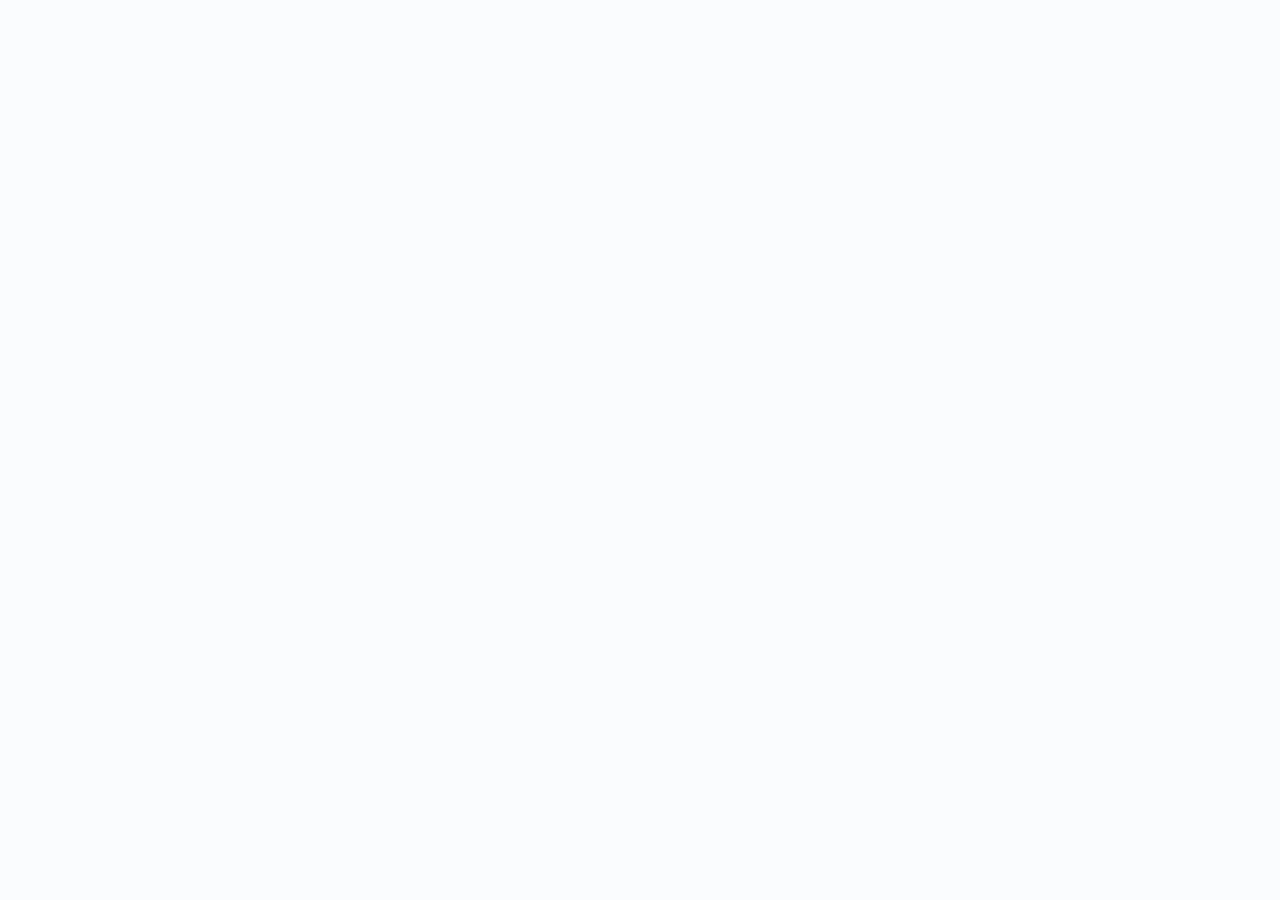
==== index.html @ ac63eb7d "Sito Venere Tartaro: build statica esportata da Lovable Co-Authored-By: Claude Fable 5 <noreply@anth" ====
<!DOCTYPE html><html lang="en"><head><meta charSet="utf-8"/><meta name="viewport" content="width=device-width, initial-scale=1"/><link rel="preload" as="image" href="__l5e/assets-v1/22d01331-dd07-49b9-b26c-5f11ca37d838/logo-venere-tartaro.png"/><link rel="preload" as="image" href="assets/hero-bg-BzZILlHI.jpg"/><link rel="stylesheet" href="assets/styles-C8ZHtqy2.css" data-precedence="default"/><link rel="stylesheet" href="https://fonts.googleapis.com/css2?family=Cormorant+Garamond:ital,wght@0,400;0,500;0,600;1,400;1,500&amp;family=Inter:wght@300;400;500;600;700&amp;display=swap" data-precedence="default"/><title>Venere Tartaro — Consulenza &amp; Sviluppo | Bandi, Finanza Agevolata e Credito</title><meta name="twitter:card" content="summary_large_image"/><meta name="twitter:title" content="Venere Tartaro — Consulenza &amp; Sviluppo | Bandi, Finanza Agevolata e Credito"/><meta name="twitter:description" content="Sosteniamo lo sviluppo delle imprese individuando opportunità di accesso a bandi, contributi pubblici, finanza agevolata e credito. Consulenza personalizzata dall&#x27;analisi alla rendicontazione."/><meta property="og:image" content="https://pub-bb2e103a32db4e198524a2e9ed8f35b4.r2.dev/c77479d0-18b4-423a-a288-c9ffd2ef14b4/id-preview-bb57ef91--2cf6a266-166d-4d83-8396-3a1987b13047.lovable.app-1783524546578.png"/><meta name="twitter:image" content="https://pub-bb2e103a32db4e198524a2e9ed8f35b4.r2.dev/c77479d0-18b4-423a-a288-c9ffd2ef14b4/id-preview-bb57ef91--2cf6a266-166d-4d83-8396-3a1987b13047.lovable.app-1783524546578.png"/><meta name="description" content="Sosteniamo lo sviluppo delle imprese individuando opportunità di accesso a bandi, contributi pubblici, finanza agevolata e credito. Consulenza personalizzata dall&#x27;analisi alla rendicontazione."/><meta property="og:title" content="Venere Tartaro — Consulenza &amp; Sviluppo | Bandi, Finanza Agevolata e Credito"/><meta property="og:description" content="Sosteniamo lo sviluppo delle imprese individuando opportunità di accesso a bandi, contributi pubblici, finanza agevolata e credito. Consulenza personalizzata dall&#x27;analisi alla rendicontazione."/><meta property="og:type" content="website"/><meta property="og:url" content="/"/><link rel="modulepreload" href="assets/index-C1_Ek69h.js"/><link rel="modulepreload" href="assets/routes-BnWnwBrl.js"/><link rel="preconnect" href="https://fonts.googleapis.com"/><link rel="preconnect" href="https://fonts.gstatic.com" crossorigin="anonymous"/><link rel="icon" href="favicon.ico" type="image/x-icon"/><link rel="canonical" href="index.html"/>
<style>
	@font-face {
		font-family: 'CameraPlainVariable';
		src: url('https://cdn.gpteng.co/mcp-widgets/v1/fonts/CameraPlainVariable.woff2') format('woff2');
		font-weight: 100 900;
		font-style: normal;
		font-display: swap;
	}

	#lovable-badge {
		--badge-bg: #1b1b1b;
		--badge-text: #c5c1b9;
		--badge-text-hover: #dcdad5;
		--badge-radius: 6px;
		--badge-padding: 8px;
		--badge-gap: 6px;
		--badge-shadow: 
			0 0 0 1px rgba(0, 0, 0, 0.88),
			0 1px 0 0 rgba(0, 0, 0, 0.04),
			0 2px 2px -1px rgba(0, 0, 0, 0.08),
			0 4px 4px -2px rgba(0, 0, 0, 0.08),
			0 8px 8px -4px rgba(0, 0, 0, 0.08),
			0 16px 16px -8px rgba(0, 0, 0, 0.08);
		--badge-transition-duration: 0.2s;
		--badge-transition-easing: cubic-bezier(0.16, 1, 0.32, 1);
		--focus-color: #575ECF;
		--focus-offset: 2px;
		--focus-width: 2px;
		
		position: fixed;
		bottom: 12px;
		right: 12px;
		height: 24px;
		display: flex;
		align-items: center;
		z-index: 1000000;
		background-color: var(--badge-bg) !important;
		color: var(--badge-text) !important;
		border-radius: var(--badge-radius);
		box-shadow: var(--badge-shadow) !important;
		font-size: 12px;
		font-family: CameraPlainVariable, "CameraPlainVariable Fallback", -apple-system, BlinkMacSystemFont, 'Segoe UI', Roboto, sans-serif;
		font-weight: 400 !important;
		text-transform: none !important;
		font-feature-settings: normal !important;
		transform: translateZ(0);
		will-change: transform, opacity;
	}

	#lovable-badge-cta {
		display: flex;
		align-items: center;
		gap: var(--badge-gap);
		padding: 0 var(--badge-padding);
		height: 100%;
		color: inherit;
		text-decoration: none;
		white-space: nowrap;
		border-radius: var(--badge-radius) 0 0 var(--badge-radius);
		transition: 
			background-color var(--badge-transition-duration) ease,
			color var(--badge-transition-duration) ease,
			transform 0.1s ease;
	}

	#lovable-badge-cta:hover {
		background: rgba(255, 255, 255, 0.04);
		color: var(--badge-text-hover);
	}

	#lovable-badge-cta:active {
		transform: scale(0.98);
	}

	#lovable-badge-cta:focus {
		outline: none;
	}

	#lovable-badge-cta:focus-visible {
		outline: var(--focus-width) solid var(--focus-color);
		outline-offset: var(--focus-offset);
		z-index: 1;
	}

	#lovable-badge-text {
		line-height: 1;
	}

	#lovable-badge-divider {
		width: 1px;
		height: 24px;
		background-color: rgba(255, 255, 255, 0.04);
		flex-shrink: 0;
	}

	#lovable-badge-close {
		width: 24px;
		height: 24px;
		min-width: 24px;
		min-height: 24px;
		cursor: pointer;
		background: none;
		border: none;
		padding: 0;
		display: flex;
		align-items: center;
		justify-content: center;
		border-radius: 0 var(--badge-radius) var(--badge-radius) 0;
		flex-shrink: 0;
		transition: 
			background-color var(--badge-transition-duration) ease,
			transform 0.1s ease;
	}

	#lovable-badge-close:hover {
		background: rgba(255, 255, 255, 0.04);
	}

	#lovable-badge-close:active {
		transform: scale(0.92);
	}

	#lovable-badge-close:focus {
		outline: none;
	}

	#lovable-badge-close:focus-visible {
		outline: var(--focus-width) solid var(--focus-color);
		outline-offset: calc(var(--focus-offset) * -1);
		z-index: 1;
	}

	#lovable-badge-close svg path {
		fill: var(--badge-text);
		transition: fill var(--badge-transition-duration) ease;
	}

	#lovable-badge-close:hover svg path {
		fill: var(--badge-text-hover);
	}

	@media (prefers-reduced-motion: reduce) {
		#lovable-badge-cta,
		#lovable-badge-close,
		#lovable-badge-close svg path {
			transition: none;
		}
		
		#lovable-badge-cta:active,
		#lovable-badge-close:active {
			transform: none;
		}
	}

	@media (prefers-contrast: high) {
		#lovable-badge {
			--badge-bg: #000;
			--badge-text: #fff;
			--badge-text-hover: #fff;
			border: 2px solid currentColor;
		}
		
		#lovable-badge-cta:focus-visible,
		#lovable-badge-close:focus-visible {
			outline-width: 3px;
		}
	}
</style>
<script defer src="~flock.js" data-proxy-url="/~api/analytics"></script><script defer src="__l5e/events.js" data-artifact-kind="dwl_content_hash" data-artifact-id="a6fabeaa086f48fd31f2697bf3f35739095f9658f3f1bd48001be9bd83021141" data-commit-sha="bc246aa691fa92cc3d1aa0c0b73cfcbffe5b68c9" data-context-token="v1.[base64]._kqK6XrwNnxGkONmu8D3voSQTQsVvAcZFq28f3x6pWw"></script></head><body><!--$--><div class="min-h-screen bg-background text-foreground"><div class="hidden md:block bg-navy text-white/80 text-xs" style="background-color:var(--navy)"><div class="max-w-7xl mx-auto px-6 h-9 flex items-center justify-between"><div class="flex items-center gap-6"><a href="tel:+393925685646" class="flex items-center gap-2 hover:text-gold transition"><svg xmlns="http://www.w3.org/2000/svg" width="24" height="24" viewBox="0 0 24 24" fill="none" stroke="currentColor" stroke-width="2" stroke-linecap="round" stroke-linejoin="round" class="lucide lucide-phone w-3.5 h-3.5 text-gold" aria-hidden="true"><path d="M13.832 16.568a1 1 0 0 0 1.213-.303l.355-.465A2 2 0 0 1 17 15h3a2 2 0 0 1 2 2v3a2 2 0 0 1-2 2A18 18 0 0 1 2 4a2 2 0 0 1 2-2h3a2 2 0 0 1 2 2v3a2 2 0 0 1-.8 1.6l-.468.351a1 1 0 0 0-.292 1.233 14 14 0 0 0 6.392 6.384"></path></svg> <!-- -->+39 3925685646</a><span class="flex items-center gap-2"><svg xmlns="http://www.w3.org/2000/svg" width="24" height="24" viewBox="0 0 24 24" fill="none" stroke="currentColor" stroke-width="2" stroke-linecap="round" stroke-linejoin="round" class="lucide lucide-map-pin w-3.5 h-3.5 text-gold" aria-hidden="true"><path d="M20 10c0 4.993-5.539 10.193-7.399 11.799a1 1 0 0 1-1.202 0C9.539 20.193 4 14.993 4 10a8 8 0 0 1 16 0"></path><circle cx="12" cy="10" r="3"></circle></svg> <!-- -->Via Caserta 7</span></div><span class="text-white/60">P.IVA <!-- -->04539700619</span></div></div><header class="sticky top-0 inset-x-0 z-50 backdrop-blur-md bg-background/90 border-b border-border"><div class="max-w-7xl mx-auto px-6 h-20 flex items-center justify-between"><a href="index.html#top" class="flex items-center gap-3"><img src="__l5e/assets-v1/22d01331-dd07-49b9-b26c-5f11ca37d838/logo-venere-tartaro.png" alt="Venere Tartaro Consulenza &amp; Sviluppo" class="h-12 w-12 object-contain"/><div class="hidden sm:block leading-tight"><div class="font-display text-lg text-primary font-semibold">Venere Tartaro</div><div class="text-[10px] tracking-[0.2em] uppercase text-gold">Consulenza &amp; Sviluppo</div></div></a><nav class="hidden md:flex items-center gap-8 text-sm"><a href="index.html#servizi" class="hover:text-primary transition">Servizi</a><a href="index.html#settori" class="hover:text-primary transition">Settori</a><a href="index.html#bandi" class="hover:text-primary transition">Bandi</a><a href="index.html#banche" class="hover:text-primary transition">Banche</a><a href="index.html#chi-siamo" class="hover:text-primary transition">Chi siamo</a><a href="index.html#contatti" class="hover:text-primary transition">Contatti</a></nav><a href="index.html#contatti" class="inline-flex items-center gap-2 rounded-full bg-primary text-primary-foreground px-5 py-2.5 text-sm font-medium hover:opacity-90 transition shadow-elegant">Consulenza gratuita<svg xmlns="http://www.w3.org/2000/svg" width="24" height="24" viewBox="0 0 24 24" fill="none" stroke="currentColor" stroke-width="2" stroke-linecap="round" stroke-linejoin="round" class="lucide lucide-arrow-right w-4 h-4" aria-hidden="true"><path d="M5 12h14"></path><path d="m12 5 7 7-7 7"></path></svg></a></div></header><section id="top" class="relative pt-20 pb-24 overflow-hidden bg-hero text-white"><img src="assets/hero-bg-BzZILlHI.jpg" alt="" width="1920" height="1080" class="absolute inset-0 w-full h-full object-cover opacity-40 mix-blend-luminosity"/><div class="relative max-w-7xl mx-auto px-6 pt-16 grid lg:grid-cols-[1.15fr_1fr] gap-12 items-center"><div><div class="inline-flex items-center gap-2 rounded-full border border-gold/40 bg-gold/10 px-4 py-1.5 text-xs tracking-widest uppercase text-gold mb-6"><span class="w-1.5 h-1.5 rounded-full bg-gold"></span>Bandi · Finanza Agevolata · Credito</div><h1 class="font-display text-5xl md:text-6xl xl:text-7xl leading-[1.05] font-medium">La finanza agevolata <span class="italic text-gradient-gold">a portata</span> della tua impresa.</h1><p class="mt-6 text-lg text-white/85 max-w-xl leading-relaxed">Ogni giorno monitoriamo <strong class="text-white">bandi, contributi a fondo perduto e finanziamenti agevolati</strong> <!-- -->per individuare le opportunità più adatte alla tua azienda. Ti seguiamo passo dopo passo: dall&#x27;analisi di fattibilità alla rendicontazione finale.</p><div class="mt-10 flex flex-wrap gap-4"><a href="index.html#contatti" class="inline-flex items-center gap-2 rounded-full bg-white text-primary px-7 py-3.5 font-medium hover:bg-gold hover:text-gold-foreground transition shadow-gold">Contattaci per una consulenza <svg xmlns="http://www.w3.org/2000/svg" width="24" height="24" viewBox="0 0 24 24" fill="none" stroke="currentColor" stroke-width="2" stroke-linecap="round" stroke-linejoin="round" class="lucide lucide-arrow-right w-4 h-4" aria-hidden="true"><path d="M5 12h14"></path><path d="m12 5 7 7-7 7"></path></svg></a><a href="index.html#servizi" class="inline-flex items-center gap-2 rounded-full border border-white/30 px-7 py-3.5 font-medium hover:bg-white/10 transition">Scopri i servizi</a></div><div class="mt-8 flex flex-wrap items-center gap-6 text-sm text-white/70"><span class="flex items-center gap-2"><svg xmlns="http://www.w3.org/2000/svg" width="24" height="24" viewBox="0 0 24 24" fill="none" stroke="currentColor" stroke-width="2" stroke-linecap="round" stroke-linejoin="round" class="lucide lucide-circle-check w-4 h-4 text-gold" aria-hidden="true"><circle cx="12" cy="12" r="10"></circle><path d="m9 12 2 2 4-4"></path></svg> Prima consulenza gratuita</span><span class="flex items-center gap-2"><svg xmlns="http://www.w3.org/2000/svg" width="24" height="24" viewBox="0 0 24 24" fill="none" stroke="currentColor" stroke-width="2" stroke-linecap="round" stroke-linejoin="round" class="lucide lucide-circle-check w-4 h-4 text-gold" aria-hidden="true"><circle cx="12" cy="12" r="10"></circle><path d="m9 12 2 2 4-4"></path></svg> Nessun costo senza risultato</span></div></div><div class="relative"><div class="absolute -inset-8 bg-gold/20 blur-3xl rounded-full" aria-hidden="true"></div><div class="relative rounded-3xl bg-white/95 backdrop-blur p-10 shadow-elegant"><img src="__l5e/assets-v1/22d01331-dd07-49b9-b26c-5f11ca37d838/logo-venere-tartaro.png" alt="Logo Venere Tartaro" class="w-full max-w-sm mx-auto"/></div></div></div><div class="relative max-w-7xl mx-auto px-6 mt-24 grid grid-cols-2 md:grid-cols-4 gap-8 border-t border-white/10 pt-10"><div><div class="font-display text-4xl md:text-5xl text-gold">€25M+</div><div class="text-sm text-white/70 mt-1">Finanziamenti ottenuti</div></div><div><div class="font-display text-4xl md:text-5xl text-gold">300+</div><div class="text-sm text-white/70 mt-1">Progetti seguiti</div></div><div><div class="font-display text-4xl md:text-5xl text-gold">92%</div><div class="text-sm text-white/70 mt-1">Tasso di successo</div></div><div><div class="font-display text-4xl md:text-5xl text-gold">15+</div><div class="text-sm text-white/70 mt-1">Anni di esperienza</div></div></div></section><section class="py-24"><div class="max-w-5xl mx-auto px-6 text-center"><div class="text-xs tracking-[0.3em] uppercase text-gold mb-4">Il partner ideale per la tua crescita</div><h2 class="font-display text-4xl md:text-5xl text-primary leading-tight">Il mondo dei contributi è complesso.<br/><span class="italic">Noi lo rendiamo semplice.</span></h2><p class="mt-8 text-lg text-muted-foreground leading-relaxed max-w-3xl mx-auto">In un contesto economico in continua evoluzione, orientato a sostenibilità, innovazione e digitalizzazione, è fondamentale avere al proprio fianco un partner che conosca a fondo il mondo dei <strong class="text-foreground">bandi e dei finanziamenti agevolati</strong>. Offriamo consulenza personalizzata dall&#x27;analisi delle esigenze all&#x27;implementazione delle soluzioni, fino al monitoraggio dei risultati, per <strong class="text-foreground">massimizzare le opportunità di business</strong>.</p></div></section><section id="servizi" class="py-24 bg-secondary/40"><div class="max-w-7xl mx-auto px-6"><div class="max-w-2xl"><div class="text-xs tracking-[0.3em] uppercase text-gold mb-4">I nostri servizi</div><h2 class="font-display text-4xl md:text-5xl text-primary">Competenze integrate per <span class="italic">ogni fase</span> del tuo progetto.</h2><p class="mt-5 text-muted-foreground text-lg">Un unico interlocutore per orientarti nel mondo della finanza pubblica e del credito d&#x27;impresa.</p></div><div class="grid md:grid-cols-2 lg:grid-cols-3 gap-6 mt-16"><div class="group relative rounded-2xl border border-border bg-card p-8 hover:shadow-card hover:-translate-y-1 transition-all duration-300"><div class="inline-flex items-center justify-center w-14 h-14 rounded-xl bg-primary/10 text-primary group-hover:bg-gold group-hover:text-gold-foreground transition-colors"><svg xmlns="http://www.w3.org/2000/svg" width="24" height="24" viewBox="0 0 24 24" fill="none" stroke="currentColor" stroke-width="2" stroke-linecap="round" stroke-linejoin="round" class="lucide lucide-landmark w-7 h-7" aria-hidden="true"><path d="M10 18v-7"></path><path d="M11.12 2.198a2 2 0 0 1 1.76.006l7.866 3.847c.476.233.31.949-.22.949H3.474c-.53 0-.695-.716-.22-.949z"></path><path d="M14 18v-7"></path><path d="M18 18v-7"></path><path d="M3 22h18"></path><path d="M6 18v-7"></path></svg></div><h3 class="mt-6 text-xl font-display text-primary">Bandi Pubblici</h3><p class="mt-3 text-muted-foreground leading-relaxed text-sm">Selezione, redazione e gestione di bandi regionali, nazionali ed europei più adatti al tuo progetto.</p><div class="mt-6 h-px w-12 bg-gold"></div></div><div class="group relative rounded-2xl border border-border bg-card p-8 hover:shadow-card hover:-translate-y-1 transition-all duration-300"><div class="inline-flex items-center justify-center w-14 h-14 rounded-xl bg-primary/10 text-primary group-hover:bg-gold group-hover:text-gold-foreground transition-colors"><svg xmlns="http://www.w3.org/2000/svg" width="24" height="24" viewBox="0 0 24 24" fill="none" stroke="currentColor" stroke-width="2" stroke-linecap="round" stroke-linejoin="round" class="lucide lucide-coins w-7 h-7" aria-hidden="true"><path d="M13.744 17.736a6 6 0 1 1-7.48-7.48"></path><path d="M15 6h1v4"></path><path d="m6.134 14.768.866-.5 2 3.464"></path><circle cx="16" cy="8" r="6"></circle></svg></div><h3 class="mt-6 text-xl font-display text-primary">Finanza Agevolata</h3><p class="mt-3 text-muted-foreground leading-relaxed text-sm">Contributi a fondo perduto, crediti d&#x27;imposta e finanziamenti a tasso agevolato per investimenti e sviluppo.</p><div class="mt-6 h-px w-12 bg-gold"></div></div><div class="group relative rounded-2xl border border-border bg-card p-8 hover:shadow-card hover:-translate-y-1 transition-all duration-300"><div class="inline-flex items-center justify-center w-14 h-14 rounded-xl bg-primary/10 text-primary group-hover:bg-gold group-hover:text-gold-foreground transition-colors"><svg xmlns="http://www.w3.org/2000/svg" width="24" height="24" viewBox="0 0 24 24" fill="none" stroke="currentColor" stroke-width="2" stroke-linecap="round" stroke-linejoin="round" class="lucide lucide-trending-up w-7 h-7" aria-hidden="true"><path d="M16 7h6v6"></path><path d="m22 7-8.5 8.5-5-5L2 17"></path></svg></div><h3 class="mt-6 text-xl font-display text-primary">Accesso al Credito</h3><p class="mt-3 text-muted-foreground leading-relaxed text-sm">Supporto nel dialogo con banche, confidi e intermediari per ottenere le migliori condizioni di credito.</p><div class="mt-6 h-px w-12 bg-gold"></div></div><div class="group relative rounded-2xl border border-border bg-card p-8 hover:shadow-card hover:-translate-y-1 transition-all duration-300"><div class="inline-flex items-center justify-center w-14 h-14 rounded-xl bg-primary/10 text-primary group-hover:bg-gold group-hover:text-gold-foreground transition-colors"><svg xmlns="http://www.w3.org/2000/svg" width="24" height="24" viewBox="0 0 24 24" fill="none" stroke="currentColor" stroke-width="2" stroke-linecap="round" stroke-linejoin="round" class="lucide lucide-file-check w-7 h-7" aria-hidden="true"><path d="M6 22a2 2 0 0 1-2-2V4a2 2 0 0 1 2-2h8a2.4 2.4 0 0 1 1.704.706l3.588 3.588A2.4 2.4 0 0 1 20 8v12a2 2 0 0 1-2 2z"></path><path d="M14 2v5a1 1 0 0 0 1 1h5"></path><path d="m9 15 2 2 4-4"></path></svg></div><h3 class="mt-6 text-xl font-display text-primary">Business Plan e Piani Finanziari</h3><p class="mt-3 text-muted-foreground leading-relaxed text-sm">Redazione di business plan bancabili, budget e proiezioni economico-finanziarie solide.</p><div class="mt-6 h-px w-12 bg-gold"></div></div><div class="group relative rounded-2xl border border-border bg-card p-8 hover:shadow-card hover:-translate-y-1 transition-all duration-300"><div class="inline-flex items-center justify-center w-14 h-14 rounded-xl bg-primary/10 text-primary group-hover:bg-gold group-hover:text-gold-foreground transition-colors"><svg xmlns="http://www.w3.org/2000/svg" width="24" height="24" viewBox="0 0 24 24" fill="none" stroke="currentColor" stroke-width="2" stroke-linecap="round" stroke-linejoin="round" class="lucide lucide-shield-check w-7 h-7" aria-hidden="true"><path d="M20 13c0 5-3.5 7.5-7.66 8.95a1 1 0 0 1-.67-.01C7.5 20.5 4 18 4 13V6a1 1 0 0 1 1-1c2 0 4.5-1.2 6.24-2.72a1.17 1.17 0 0 1 1.52 0C14.51 3.81 17 5 19 5a1 1 0 0 1 1 1z"></path><path d="m9 12 2 2 4-4"></path></svg></div><h3 class="mt-6 text-xl font-display text-primary">Compliance e Rendicontazione</h3><p class="mt-3 text-muted-foreground leading-relaxed text-sm">Gestione completa degli obblighi documentali e della rendicontazione post-erogazione.</p><div class="mt-6 h-px w-12 bg-gold"></div></div><div class="group relative rounded-2xl border border-border bg-card p-8 hover:shadow-card hover:-translate-y-1 transition-all duration-300"><div class="inline-flex items-center justify-center w-14 h-14 rounded-xl bg-primary/10 text-primary group-hover:bg-gold group-hover:text-gold-foreground transition-colors"><svg xmlns="http://www.w3.org/2000/svg" width="24" height="24" viewBox="0 0 24 24" fill="none" stroke="currentColor" stroke-width="2" stroke-linecap="round" stroke-linejoin="round" class="lucide lucide-users w-7 h-7" aria-hidden="true"><path d="M16 21v-2a4 4 0 0 0-4-4H6a4 4 0 0 0-4 4v2"></path><path d="M16 3.128a4 4 0 0 1 0 7.744"></path><path d="M22 21v-2a4 4 0 0 0-3-3.87"></path><circle cx="9" cy="7" r="4"></circle></svg></div><h3 class="mt-6 text-xl font-display text-primary">Consulenza Strategica</h3><p class="mt-3 text-muted-foreground leading-relaxed text-sm">Analisi di mercato, sviluppo organizzativo e strategie di crescita per PMI, startup e professionisti.</p><div class="mt-6 h-px w-12 bg-gold"></div></div></div></div></section><section id="settori" class="py-24"><div class="max-w-7xl mx-auto px-6"><div class="max-w-3xl"><div class="text-xs tracking-[0.3em] uppercase text-gold mb-4">Settori di intervento</div><h2 class="font-display text-4xl md:text-5xl text-primary">Consulenza mirata per bandi nei seguenti <span class="italic">ambiti strategici</span>.</h2><p class="mt-5 text-muted-foreground text-lg">Ci occupiamo di tutte le principali aree di finanziamento pubblico e agevolato per le imprese italiane.</p></div><div class="grid sm:grid-cols-2 lg:grid-cols-3 gap-6 mt-16"><div class="group flex gap-5 rounded-2xl border border-border bg-card p-6 hover:border-gold hover:shadow-card transition-all"><div class="flex-shrink-0 w-12 h-12 rounded-xl bg-gradient-to-br from-primary to-primary/70 text-white flex items-center justify-center"><svg xmlns="http://www.w3.org/2000/svg" width="24" height="24" viewBox="0 0 24 24" fill="none" stroke="currentColor" stroke-width="2" stroke-linecap="round" stroke-linejoin="round" class="lucide lucide-factory w-6 h-6" aria-hidden="true"><path d="M12 16h.01"></path><path d="M16 16h.01"></path><path d="M3 19a2 2 0 0 0 2 2h14a2 2 0 0 0 2-2V8.5a.5.5 0 0 0-.769-.422l-4.462 2.844A.5.5 0 0 1 15 10.5v-2a.5.5 0 0 0-.769-.422L9.77 10.922A.5.5 0 0 1 9 10.5V5a2 2 0 0 0-2-2H5a2 2 0 0 0-2 2z"></path><path d="M8 16h.01"></path></svg></div><div><h3 class="font-display text-lg text-primary leading-tight">Macchinari, attrezzature e impianti</h3><p class="mt-2 text-sm text-muted-foreground leading-relaxed">Investimenti in beni strumentali, ammodernamento produttivo e Industria 4.0/5.0.</p></div></div><div class="group flex gap-5 rounded-2xl border border-border bg-card p-6 hover:border-gold hover:shadow-card transition-all"><div class="flex-shrink-0 w-12 h-12 rounded-xl bg-gradient-to-br from-primary to-primary/70 text-white flex items-center justify-center"><svg xmlns="http://www.w3.org/2000/svg" width="24" height="24" viewBox="0 0 24 24" fill="none" stroke="currentColor" stroke-width="2" stroke-linecap="round" stroke-linejoin="round" class="lucide lucide-leaf w-6 h-6" aria-hidden="true"><path d="M11 20A7 7 0 0 1 9.8 6.1C15.5 5 17 4.48 19 2c1 2 2 4.18 2 8 0 5.5-4.78 10-10 10Z"></path><path d="M2 21c0-3 1.85-5.36 5.08-6C9.5 14.52 12 13 13 12"></path></svg></div><div><h3 class="font-display text-lg text-primary leading-tight">ESG, economia circolare ed efficienza energetica</h3><p class="mt-2 text-sm text-muted-foreground leading-relaxed">Progetti di sostenibilità, transizione ecologica e riduzione dei consumi.</p></div></div><div class="group flex gap-5 rounded-2xl border border-border bg-card p-6 hover:border-gold hover:shadow-card transition-all"><div class="flex-shrink-0 w-12 h-12 rounded-xl bg-gradient-to-br from-primary to-primary/70 text-white flex items-center justify-center"><svg xmlns="http://www.w3.org/2000/svg" width="24" height="24" viewBox="0 0 24 24" fill="none" stroke="currentColor" stroke-width="2" stroke-linecap="round" stroke-linejoin="round" class="lucide lucide-cpu w-6 h-6" aria-hidden="true"><path d="M12 20v2"></path><path d="M12 2v2"></path><path d="M17 20v2"></path><path d="M17 2v2"></path><path d="M2 12h2"></path><path d="M2 17h2"></path><path d="M2 7h2"></path><path d="M20 12h2"></path><path d="M20 17h2"></path><path d="M20 7h2"></path><path d="M7 20v2"></path><path d="M7 2v2"></path><rect x="4" y="4" width="16" height="16" rx="2"></rect><rect x="8" y="8" width="8" height="8" rx="1"></rect></svg></div><div><h3 class="font-display text-lg text-primary leading-tight">Innovazione digitale e tecnologica</h3><p class="mt-2 text-sm text-muted-foreground leading-relaxed">Digitalizzazione dei processi, software gestionali, cybersecurity e AI.</p></div></div><div class="group flex gap-5 rounded-2xl border border-border bg-card p-6 hover:border-gold hover:shadow-card transition-all"><div class="flex-shrink-0 w-12 h-12 rounded-xl bg-gradient-to-br from-primary to-primary/70 text-white flex items-center justify-center"><svg xmlns="http://www.w3.org/2000/svg" width="24" height="24" viewBox="0 0 24 24" fill="none" stroke="currentColor" stroke-width="2" stroke-linecap="round" stroke-linejoin="round" class="lucide lucide-earth w-6 h-6" aria-hidden="true"><path d="M21.54 15H17a2 2 0 0 0-2 2v4.54"></path><path d="M7 3.34V5a3 3 0 0 0 3 3a2 2 0 0 1 2 2c0 1.1.9 2 2 2a2 2 0 0 0 2-2c0-1.1.9-2 2-2h3.17"></path><path d="M11 21.95V18a2 2 0 0 0-2-2a2 2 0 0 1-2-2v-1a2 2 0 0 0-2-2H2.05"></path><circle cx="12" cy="12" r="10"></circle></svg></div><div><h3 class="font-display text-lg text-primary leading-tight">Internazionalizzazione e fiere</h3><p class="mt-2 text-sm text-muted-foreground leading-relaxed">Ingresso in nuovi mercati esteri, partecipazione a fiere e promozione all&#x27;estero.</p></div></div><div class="group flex gap-5 rounded-2xl border border-border bg-card p-6 hover:border-gold hover:shadow-card transition-all"><div class="flex-shrink-0 w-12 h-12 rounded-xl bg-gradient-to-br from-primary to-primary/70 text-white flex items-center justify-center"><svg xmlns="http://www.w3.org/2000/svg" width="24" height="24" viewBox="0 0 24 24" fill="none" stroke="currentColor" stroke-width="2" stroke-linecap="round" stroke-linejoin="round" class="lucide lucide-lightbulb w-6 h-6" aria-hidden="true"><path d="M15 14c.2-1 .7-1.7 1.5-2.5 1-.9 1.5-2.2 1.5-3.5A6 6 0 0 0 6 8c0 1 .2 2.2 1.5 3.5.7.7 1.3 1.5 1.5 2.5"></path><path d="M9 18h6"></path><path d="M10 22h4"></path></svg></div><div><h3 class="font-display text-lg text-primary leading-tight">Ricerca, sviluppo e proprietà intellettuale</h3><p class="mt-2 text-sm text-muted-foreground leading-relaxed">Progetti di R&amp;S, brevetti, marchi e crediti d&#x27;imposta dedicati.</p></div></div><div class="group flex gap-5 rounded-2xl border border-border bg-card p-6 hover:border-gold hover:shadow-card transition-all"><div class="flex-shrink-0 w-12 h-12 rounded-xl bg-gradient-to-br from-primary to-primary/70 text-white flex items-center justify-center"><svg xmlns="http://www.w3.org/2000/svg" width="24" height="24" viewBox="0 0 24 24" fill="none" stroke="currentColor" stroke-width="2" stroke-linecap="round" stroke-linejoin="round" class="lucide lucide-graduation-cap w-6 h-6" aria-hidden="true"><path d="M21.42 10.922a1 1 0 0 0-.019-1.838L12.83 5.18a2 2 0 0 0-1.66 0L2.6 9.08a1 1 0 0 0 0 1.832l8.57 3.908a2 2 0 0 0 1.66 0z"></path><path d="M22 10v6"></path><path d="M6 12.5V16a6 3 0 0 0 12 0v-3.5"></path></svg></div><div><h3 class="font-display text-lg text-primary leading-tight">Risorse umane e formazione</h3><p class="mt-2 text-sm text-muted-foreground leading-relaxed">Assunzioni agevolate, formazione continua e fondi interprofessionali.</p></div></div></div></div></section><section id="bandi" class="py-24 bg-secondary/40"><div class="max-w-7xl mx-auto px-6"><div class="flex flex-col md:flex-row md:items-end md:justify-between gap-6 mb-14"><div class="max-w-2xl"><div class="text-xs tracking-[0.3em] uppercase text-gold mb-4">Bandi e agevolazioni</div><h2 class="font-display text-4xl md:text-5xl text-primary">Le opportunità <span class="italic">del momento</span>.</h2><p class="mt-5 text-muted-foreground text-lg">Una selezione delle principali misure attive per PMI, professionisti e imprese in crescita.</p></div><a href="index.html#contatti" class="inline-flex items-center gap-2 text-primary font-medium hover:text-gold transition">Verifica se la tua azienda è ammissibile <svg xmlns="http://www.w3.org/2000/svg" width="24" height="24" viewBox="0 0 24 24" fill="none" stroke="currentColor" stroke-width="2" stroke-linecap="round" stroke-linejoin="round" class="lucide lucide-arrow-right w-4 h-4" aria-hidden="true"><path d="M5 12h14"></path><path d="m12 5 7 7-7 7"></path></svg></a></div><div class="grid md:grid-cols-2 lg:grid-cols-3 gap-6"><article class="group relative rounded-2xl border p-8 transition-all duration-300 hover:-translate-y-1 hover:shadow-card bg-hero text-white border-gold shadow-gold"><div class="flex items-center justify-between"><span class="inline-flex items-center gap-1.5 text-[10px] tracking-[0.2em] uppercase px-3 py-1 rounded-full bg-gold text-gold-foreground"><svg xmlns="http://www.w3.org/2000/svg" width="24" height="24" viewBox="0 0 24 24" fill="none" stroke="currentColor" stroke-width="2" stroke-linecap="round" stroke-linejoin="round" class="lucide lucide-sparkles w-3 h-3" aria-hidden="true"><path d="M11.017 2.814a1 1 0 0 1 1.966 0l1.051 5.558a2 2 0 0 0 1.594 1.594l5.558 1.051a1 1 0 0 1 0 1.966l-5.558 1.051a2 2 0 0 0-1.594 1.594l-1.051 5.558a1 1 0 0 1-1.966 0l-1.051-5.558a2 2 0 0 0-1.594-1.594l-5.558-1.051a1 1 0 0 1 0-1.966l5.558-1.051a2 2 0 0 0 1.594-1.594z"></path><path d="M20 2v4"></path><path d="M22 4h-4"></path><circle cx="4" cy="20" r="2"></circle></svg> <!-- -->Transizione 5.0</span><svg xmlns="http://www.w3.org/2000/svg" width="24" height="24" viewBox="0 0 24 24" fill="none" stroke="currentColor" stroke-width="2" stroke-linecap="round" stroke-linejoin="round" class="lucide lucide-zap w-6 h-6 text-gold" aria-hidden="true"><path d="M4 14a1 1 0 0 1-.78-1.63l9.9-10.2a.5.5 0 0 1 .86.46l-1.92 6.02A1 1 0 0 0 13 10h7a1 1 0 0 1 .78 1.63l-9.9 10.2a.5.5 0 0 1-.86-.46l1.92-6.02A1 1 0 0 0 11 14z"></path></svg></div><h3 class="mt-6 font-display text-xl leading-tight text-white">Credito d&#x27;imposta Transizione 5.0</h3><p class="mt-3 text-sm leading-relaxed text-white/80">Aliquote fino al 45% per progetti di innovazione con efficientamento energetico. Cumulabile con ZES e altri incentivi UE.</p><a href="index.html#contatti" class="mt-6 inline-flex items-center gap-1.5 text-sm font-medium text-gold transition">Scopri di più <svg xmlns="http://www.w3.org/2000/svg" width="24" height="24" viewBox="0 0 24 24" fill="none" stroke="currentColor" stroke-width="2" stroke-linecap="round" stroke-linejoin="round" class="lucide lucide-arrow-right w-3.5 h-3.5" aria-hidden="true"><path d="M5 12h14"></path><path d="m12 5 7 7-7 7"></path></svg></a></article><article class="group relative rounded-2xl border p-8 transition-all duration-300 hover:-translate-y-1 hover:shadow-card bg-card border-border"><div class="flex items-center justify-between"><span class="inline-flex items-center gap-1.5 text-[10px] tracking-[0.2em] uppercase px-3 py-1 rounded-full bg-primary/10 text-primary"> <!-- -->Industria 4.0</span><svg xmlns="http://www.w3.org/2000/svg" width="24" height="24" viewBox="0 0 24 24" fill="none" stroke="currentColor" stroke-width="2" stroke-linecap="round" stroke-linejoin="round" class="lucide lucide-factory w-6 h-6 text-primary/60" aria-hidden="true"><path d="M12 16h.01"></path><path d="M16 16h.01"></path><path d="M3 19a2 2 0 0 0 2 2h14a2 2 0 0 0 2-2V8.5a.5.5 0 0 0-.769-.422l-4.462 2.844A.5.5 0 0 1 15 10.5v-2a.5.5 0 0 0-.769-.422L9.77 10.922A.5.5 0 0 1 9 10.5V5a2 2 0 0 0-2-2H5a2 2 0 0 0-2 2z"></path><path d="M8 16h.01"></path></svg></div><h3 class="mt-6 font-display text-xl leading-tight text-primary">Beni Strumentali 4.0</h3><p class="mt-3 text-sm leading-relaxed text-muted-foreground">Credito d&#x27;imposta per l&#x27;acquisto di macchinari, software e tecnologie 4.0 a supporto della trasformazione digitale.</p><a href="index.html#contatti" class="mt-6 inline-flex items-center gap-1.5 text-sm font-medium text-primary hover:text-gold transition">Scopri di più <svg xmlns="http://www.w3.org/2000/svg" width="24" height="24" viewBox="0 0 24 24" fill="none" stroke="currentColor" stroke-width="2" stroke-linecap="round" stroke-linejoin="round" class="lucide lucide-arrow-right w-3.5 h-3.5" aria-hidden="true"><path d="M5 12h14"></path><path d="m12 5 7 7-7 7"></path></svg></a></article><article class="group relative rounded-2xl border p-8 transition-all duration-300 hover:-translate-y-1 hover:shadow-card bg-card border-border"><div class="flex items-center justify-between"><span class="inline-flex items-center gap-1.5 text-[10px] tracking-[0.2em] uppercase px-3 py-1 rounded-full bg-primary/10 text-primary"> <!-- -->Innovazione</span><svg xmlns="http://www.w3.org/2000/svg" width="24" height="24" viewBox="0 0 24 24" fill="none" stroke="currentColor" stroke-width="2" stroke-linecap="round" stroke-linejoin="round" class="lucide lucide-lightbulb w-6 h-6 text-primary/60" aria-hidden="true"><path d="M15 14c.2-1 .7-1.7 1.5-2.5 1-.9 1.5-2.2 1.5-3.5A6 6 0 0 0 6 8c0 1 .2 2.2 1.5 3.5.7.7 1.3 1.5 1.5 2.5"></path><path d="M9 18h6"></path><path d="M10 22h4"></path></svg></div><h3 class="mt-6 font-display text-xl leading-tight text-primary">Ricerca, Sviluppo e Innovazione</h3><p class="mt-3 text-sm leading-relaxed text-muted-foreground">Credito d&#x27;imposta prorogato al 2031 per investimenti in R&amp;S, innovazione tecnologica e design.</p><a href="index.html#contatti" class="mt-6 inline-flex items-center gap-1.5 text-sm font-medium text-primary hover:text-gold transition">Scopri di più <svg xmlns="http://www.w3.org/2000/svg" width="24" height="24" viewBox="0 0 24 24" fill="none" stroke="currentColor" stroke-width="2" stroke-linecap="round" stroke-linejoin="round" class="lucide lucide-arrow-right w-3.5 h-3.5" aria-hidden="true"><path d="M5 12h14"></path><path d="m12 5 7 7-7 7"></path></svg></a></article><article class="group relative rounded-2xl border p-8 transition-all duration-300 hover:-translate-y-1 hover:shadow-card bg-card border-border"><div class="flex items-center justify-between"><span class="inline-flex items-center gap-1.5 text-[10px] tracking-[0.2em] uppercase px-3 py-1 rounded-full bg-primary/10 text-primary"> <!-- -->Energia</span><svg xmlns="http://www.w3.org/2000/svg" width="24" height="24" viewBox="0 0 24 24" fill="none" stroke="currentColor" stroke-width="2" stroke-linecap="round" stroke-linejoin="round" class="lucide lucide-sun w-6 h-6 text-primary/60" aria-hidden="true"><circle cx="12" cy="12" r="4"></circle><path d="M12 2v2"></path><path d="M12 20v2"></path><path d="m4.93 4.93 1.41 1.41"></path><path d="m17.66 17.66 1.41 1.41"></path><path d="M2 12h2"></path><path d="M20 12h2"></path><path d="m6.34 17.66-1.41 1.41"></path><path d="m19.07 4.93-1.41 1.41"></path></svg></div><h3 class="mt-6 font-display text-xl leading-tight text-primary">Autoproduzione da fonti rinnovabili</h3><p class="mt-3 text-sm leading-relaxed text-muted-foreground">MIMIT: contributi alle PMI per impianti di autoproduzione di energia da fonti rinnovabili.</p><a href="index.html#contatti" class="mt-6 inline-flex items-center gap-1.5 text-sm font-medium text-primary hover:text-gold transition">Scopri di più <svg xmlns="http://www.w3.org/2000/svg" width="24" height="24" viewBox="0 0 24 24" fill="none" stroke="currentColor" stroke-width="2" stroke-linecap="round" stroke-linejoin="round" class="lucide lucide-arrow-right w-3.5 h-3.5" aria-hidden="true"><path d="M5 12h14"></path><path d="m12 5 7 7-7 7"></path></svg></a></article><article class="group relative rounded-2xl border p-8 transition-all duration-300 hover:-translate-y-1 hover:shadow-card bg-card border-border"><div class="flex items-center justify-between"><span class="inline-flex items-center gap-1.5 text-[10px] tracking-[0.2em] uppercase px-3 py-1 rounded-full bg-primary/10 text-primary"> <!-- -->ESG</span><svg xmlns="http://www.w3.org/2000/svg" width="24" height="24" viewBox="0 0 24 24" fill="none" stroke="currentColor" stroke-width="2" stroke-linecap="round" stroke-linejoin="round" class="lucide lucide-leaf w-6 h-6 text-primary/60" aria-hidden="true"><path d="M11 20A7 7 0 0 1 9.8 6.1C15.5 5 17 4.48 19 2c1 2 2 4.18 2 8 0 5.5-4.78 10-10 10Z"></path><path d="M2 21c0-3 1.85-5.36 5.08-6C9.5 14.52 12 13 13 12"></path></svg></div><h3 class="mt-6 font-display text-xl leading-tight text-primary">Rating ESG e sostenibilità</h3><p class="mt-3 text-sm leading-relaxed text-muted-foreground">Accompagnamento nell&#x27;ottenimento del Rating ESG e nell&#x27;integrazione della sostenibilità nei processi aziendali.</p><a href="index.html#contatti" class="mt-6 inline-flex items-center gap-1.5 text-sm font-medium text-primary hover:text-gold transition">Scopri di più <svg xmlns="http://www.w3.org/2000/svg" width="24" height="24" viewBox="0 0 24 24" fill="none" stroke="currentColor" stroke-width="2" stroke-linecap="round" stroke-linejoin="round" class="lucide lucide-arrow-right w-3.5 h-3.5" aria-hidden="true"><path d="M5 12h14"></path><path d="m12 5 7 7-7 7"></path></svg></a></article><article class="group relative rounded-2xl border p-8 transition-all duration-300 hover:-translate-y-1 hover:shadow-card bg-card border-border"><div class="flex items-center justify-between"><span class="inline-flex items-center gap-1.5 text-[10px] tracking-[0.2em] uppercase px-3 py-1 rounded-full bg-primary/10 text-primary"> <!-- -->Legalità</span><svg xmlns="http://www.w3.org/2000/svg" width="24" height="24" viewBox="0 0 24 24" fill="none" stroke="currentColor" stroke-width="2" stroke-linecap="round" stroke-linejoin="round" class="lucide lucide-award w-6 h-6 text-primary/60" aria-hidden="true"><path d="m15.477 12.89 1.515 8.526a.5.5 0 0 1-.81.47l-3.58-2.687a1 1 0 0 0-1.197 0l-3.586 2.686a.5.5 0 0 1-.81-.469l1.514-8.526"></path><circle cx="12" cy="8" r="6"></circle></svg></div><h3 class="mt-6 font-display text-xl leading-tight text-primary">Rating di Legalità</h3><p class="mt-3 text-sm leading-relaxed text-muted-foreground">Punteggio riconosciuto dall&#x27;AGCM che premia trasparenza, legalità e responsabilità sociale d&#x27;impresa.</p><a href="index.html#contatti" class="mt-6 inline-flex items-center gap-1.5 text-sm font-medium text-primary hover:text-gold transition">Scopri di più <svg xmlns="http://www.w3.org/2000/svg" width="24" height="24" viewBox="0 0 24 24" fill="none" stroke="currentColor" stroke-width="2" stroke-linecap="round" stroke-linejoin="round" class="lucide lucide-arrow-right w-3.5 h-3.5" aria-hidden="true"><path d="M5 12h14"></path><path d="m12 5 7 7-7 7"></path></svg></a></article></div></div></section><section class="py-16"><div class="max-w-7xl mx-auto px-6"><div class="relative overflow-hidden rounded-3xl bg-hero text-white p-10 md:p-14 shadow-elegant"><div class="absolute -right-20 -top-20 w-96 h-96 bg-gold/20 blur-3xl rounded-full" aria-hidden="true"></div><div class="relative grid lg:grid-cols-[1.4fr_1fr] gap-10 items-center"><div><div class="inline-flex items-center gap-2 text-xs tracking-[0.3em] uppercase text-gold mb-4"><svg xmlns="http://www.w3.org/2000/svg" width="24" height="24" viewBox="0 0 24 24" fill="none" stroke="currentColor" stroke-width="2" stroke-linecap="round" stroke-linejoin="round" class="lucide lucide-clock w-4 h-4" aria-hidden="true"><circle cx="12" cy="12" r="10"></circle><path d="M12 6v6l4 2"></path></svg> Il tempo stringe</div><h3 class="font-display text-3xl md:text-4xl leading-tight">Transizione 5.0: <span class="italic text-gradient-gold">grandi opportunità</span> per la tua impresa.</h3><ul class="mt-6 space-y-3 text-white/90 text-sm md:text-base"><li class="flex gap-3"><svg xmlns="http://www.w3.org/2000/svg" width="24" height="24" viewBox="0 0 24 24" fill="none" stroke="currentColor" stroke-width="2" stroke-linecap="round" stroke-linejoin="round" class="lucide lucide-circle-check w-5 h-5 text-gold flex-shrink-0 mt-0.5" aria-hidden="true"><circle cx="12" cy="12" r="10"></circle><path d="m9 12 2 2 4-4"></path></svg> Aliquote potenziate <strong>fino al 45%</strong> per progetti tra 2,5 e 10 milioni di euro.</li><li class="flex gap-3"><svg xmlns="http://www.w3.org/2000/svg" width="24" height="24" viewBox="0 0 24 24" fill="none" stroke="currentColor" stroke-width="2" stroke-linecap="round" stroke-linejoin="round" class="lucide lucide-circle-check w-5 h-5 text-gold flex-shrink-0 mt-0.5" aria-hidden="true"><circle cx="12" cy="12" r="10"></circle><path d="m9 12 2 2 4-4"></path></svg> Accesso automatico sostituendo un macchinario ammortizzato da almeno 24 mesi.</li><li class="flex gap-3"><svg xmlns="http://www.w3.org/2000/svg" width="24" height="24" viewBox="0 0 24 24" fill="none" stroke="currentColor" stroke-width="2" stroke-linecap="round" stroke-linejoin="round" class="lucide lucide-circle-check w-5 h-5 text-gold flex-shrink-0 mt-0.5" aria-hidden="true"><circle cx="12" cy="12" r="10"></circle><path d="m9 12 2 2 4-4"></path></svg> Incentivi maggiorati per fotovoltaico ad alta efficienza.</li><li class="flex gap-3"><svg xmlns="http://www.w3.org/2000/svg" width="24" height="24" viewBox="0 0 24 24" fill="none" stroke="currentColor" stroke-width="2" stroke-linecap="round" stroke-linejoin="round" class="lucide lucide-circle-check w-5 h-5 text-gold flex-shrink-0 mt-0.5" aria-hidden="true"><circle cx="12" cy="12" r="10"></circle><path d="m9 12 2 2 4-4"></path></svg> Cumulabile con il bonus ZES e altri incentivi UE.</li></ul></div><div class="flex lg:justify-end"><a href="index.html#contatti" class="inline-flex items-center gap-2 rounded-full bg-gold text-gold-foreground px-8 py-4 font-medium hover:bg-white hover:text-primary transition shadow-gold">Richiedi una valutazione <svg xmlns="http://www.w3.org/2000/svg" width="24" height="24" viewBox="0 0 24 24" fill="none" stroke="currentColor" stroke-width="2" stroke-linecap="round" stroke-linejoin="round" class="lucide lucide-arrow-right w-4 h-4" aria-hidden="true"><path d="M5 12h14"></path><path d="m12 5 7 7-7 7"></path></svg></a></div></div></div></div></section><section id="banche" class="py-24 bg-secondary/40"><div class="max-w-7xl mx-auto px-6 grid lg:grid-cols-[1fr_1.4fr] gap-16 items-start"><div class="lg:sticky lg:top-32"><div class="text-xs tracking-[0.3em] uppercase text-gold mb-4">Servizi per banche e intermediari</div><h2 class="font-display text-4xl md:text-5xl text-primary leading-tight">Affianchiamo <span class="italic">banche, confidi e intermediari</span> nel credito agevolato.</h2><p class="mt-5 text-muted-foreground text-lg">Supportiamo gli istituti finanziari nella gestione dell&#x27;intero ciclo di vita delle pratiche di finanza agevolata, garantendo affidabilità, efficienza e conformità normativa.</p><a href="index.html#contatti" class="mt-8 inline-flex items-center gap-2 rounded-full bg-primary text-primary-foreground px-6 py-3 font-medium hover:bg-gold hover:text-gold-foreground transition"><svg xmlns="http://www.w3.org/2000/svg" width="24" height="24" viewBox="0 0 24 24" fill="none" stroke="currentColor" stroke-width="2" stroke-linecap="round" stroke-linejoin="round" class="lucide lucide-building2 lucide-building-2 w-4 h-4" aria-hidden="true"><path d="M10 12h4"></path><path d="M10 8h4"></path><path d="M14 21v-3a2 2 0 0 0-4 0v3"></path><path d="M6 10H4a2 2 0 0 0-2 2v7a2 2 0 0 0 2 2h16a2 2 0 0 0 2-2V9a2 2 0 0 0-2-2h-2"></path><path d="M6 21V5a2 2 0 0 1 2-2h8a2 2 0 0 1 2 2v16"></path></svg> Richiedi informazioni</a></div><div class="grid sm:grid-cols-2 gap-5"><div class="rounded-2xl bg-card border border-border p-6 hover:shadow-card transition"><div class="font-display text-gold text-2xl">0<!-- -->1</div><h3 class="mt-2 font-display text-xl text-primary">Prevalutazione</h3><p class="mt-3 text-sm text-muted-foreground leading-relaxed">Analisi preliminare di ammissibilità delle pratiche di finanziamento agevolato.</p></div><div class="rounded-2xl bg-card border border-border p-6 hover:shadow-card transition"><div class="font-display text-gold text-2xl">0<!-- -->2</div><h3 class="mt-2 font-display text-xl text-primary">Istruttoria</h3><p class="mt-3 text-sm text-muted-foreground leading-relaxed">Supporto completo nella redazione e gestione dell&#x27;istruttoria tecnica ed economica.</p></div><div class="rounded-2xl bg-card border border-border p-6 hover:shadow-card transition"><div class="font-display text-gold text-2xl">0<!-- -->3</div><h3 class="mt-2 font-display text-xl text-primary">Gestione adempimenti</h3><p class="mt-3 text-sm text-muted-foreground leading-relaxed">Presidio degli obblighi normativi e documentali lungo tutto il ciclo dell&#x27;agevolazione.</p></div><div class="rounded-2xl bg-card border border-border p-6 hover:shadow-card transition"><div class="font-display text-gold text-2xl">0<!-- -->4</div><h3 class="mt-2 font-display text-xl text-primary">Monitoraggio</h3><p class="mt-3 text-sm text-muted-foreground leading-relaxed">Follow-up periodico su erogazioni, milestone di progetto e SAL.</p></div></div></div></section><section id="chi-siamo" class="py-24"><div class="max-w-7xl mx-auto px-6 grid lg:grid-cols-2 gap-16 items-center"><div class="relative"><div class="aspect-[4/5] rounded-3xl bg-hero shadow-elegant relative overflow-hidden"><img src="assets/hero-bg-BzZILlHI.jpg" alt="" width="800" height="1000" loading="lazy" class="w-full h-full object-cover opacity-60"/><div class="absolute bottom-8 left-8 right-8 bg-white/95 backdrop-blur rounded-2xl p-6"><div class="font-display text-2xl text-primary">Un partner, non un fornitore.</div><p class="text-sm text-muted-foreground mt-2">Ti accompagniamo dalla strategia alla rendicontazione, con trasparenza e continuità.</p></div></div></div><div><div class="text-xs tracking-[0.3em] uppercase text-gold mb-4">Chi siamo</div><h2 class="font-display text-4xl md:text-5xl text-primary">Consulenza <span class="italic">sartoriale</span> per la crescita d&#x27;impresa.</h2><p class="mt-6 text-muted-foreground leading-relaxed"><strong class="text-foreground">Venere Tartaro — Consulenza &amp; Sviluppo</strong> nasce dall&#x27;esperienza maturata nel campo della finanza agevolata, dei bandi pubblici e del credito d&#x27;impresa. Affianchiamo imprenditori, professionisti e istituti finanziari nell&#x27;individuazione delle migliori opportunità di finanziamento, con un approccio personalizzato, orientato al risultato e conforme alle normative.</p><ul class="mt-8 space-y-4"><li class="flex gap-3"><svg xmlns="http://www.w3.org/2000/svg" width="24" height="24" viewBox="0 0 24 24" fill="none" stroke="currentColor" stroke-width="2" stroke-linecap="round" stroke-linejoin="round" class="lucide lucide-circle-check w-5 h-5 text-gold flex-shrink-0 mt-0.5" aria-hidden="true"><circle cx="12" cy="12" r="10"></circle><path d="m9 12 2 2 4-4"></path></svg><span class="text-foreground">Analisi gratuita di fattibilità sul tuo progetto</span></li><li class="flex gap-3"><svg xmlns="http://www.w3.org/2000/svg" width="24" height="24" viewBox="0 0 24 24" fill="none" stroke="currentColor" stroke-width="2" stroke-linecap="round" stroke-linejoin="round" class="lucide lucide-circle-check w-5 h-5 text-gold flex-shrink-0 mt-0.5" aria-hidden="true"><circle cx="12" cy="12" r="10"></circle><path d="m9 12 2 2 4-4"></path></svg><span class="text-foreground">Rete consolidata con enti pubblici, banche e confidi</span></li><li class="flex gap-3"><svg xmlns="http://www.w3.org/2000/svg" width="24" height="24" viewBox="0 0 24 24" fill="none" stroke="currentColor" stroke-width="2" stroke-linecap="round" stroke-linejoin="round" class="lucide lucide-circle-check w-5 h-5 text-gold flex-shrink-0 mt-0.5" aria-hidden="true"><circle cx="12" cy="12" r="10"></circle><path d="m9 12 2 2 4-4"></path></svg><span class="text-foreground">Team multidisciplinare: consulenti, commercialisti, esperti finanziari</span></li><li class="flex gap-3"><svg xmlns="http://www.w3.org/2000/svg" width="24" height="24" viewBox="0 0 24 24" fill="none" stroke="currentColor" stroke-width="2" stroke-linecap="round" stroke-linejoin="round" class="lucide lucide-circle-check w-5 h-5 text-gold flex-shrink-0 mt-0.5" aria-hidden="true"><circle cx="12" cy="12" r="10"></circle><path d="m9 12 2 2 4-4"></path></svg><span class="text-foreground">Success fee: paghi solo a finanziamento erogato</span></li></ul></div></div></section><section id="metodo" class="py-24 bg-secondary/40"><div class="max-w-7xl mx-auto px-6"><div class="text-center max-w-2xl mx-auto mb-16"><div class="text-xs tracking-[0.3em] uppercase text-gold mb-4">Il nostro metodo</div><h2 class="font-display text-4xl md:text-5xl text-primary">Quattro passi verso il finanziamento.</h2></div><div class="grid md:grid-cols-4 gap-8"><div class="relative"><div class="font-display text-6xl text-gold/40">01</div><h3 class="font-display text-2xl text-primary mt-2">Analisi</h3><p class="text-muted-foreground mt-3 text-sm leading-relaxed">Studio del progetto, delle esigenze finanziarie e delle opportunità disponibili.</p></div><div class="relative"><div class="font-display text-6xl text-gold/40">02</div><h3 class="font-display text-2xl text-primary mt-2">Strategia</h3><p class="text-muted-foreground mt-3 text-sm leading-relaxed">Individuazione degli strumenti agevolativi e creditizi più adatti al caso.</p></div><div class="relative"><div class="font-display text-6xl text-gold/40">03</div><h3 class="font-display text-2xl text-primary mt-2">Attuazione</h3><p class="text-muted-foreground mt-3 text-sm leading-relaxed">Preparazione della pratica, gestione della candidatura e interlocuzione con gli enti.</p></div><div class="relative"><div class="font-display text-6xl text-gold/40">04</div><h3 class="font-display text-2xl text-primary mt-2">Rendicontazione</h3><p class="text-muted-foreground mt-3 text-sm leading-relaxed">Gestione documentale e monitoraggio post-erogazione fino alla chiusura.</p></div></div></div></section><section id="contatti" class="py-24 bg-hero text-white relative overflow-hidden"><img src="assets/hero-bg-BzZILlHI.jpg" alt="" width="1920" height="1080" loading="lazy" class="absolute inset-0 w-full h-full object-cover opacity-30 mix-blend-luminosity"/><div class="relative max-w-6xl mx-auto px-6 grid lg:grid-cols-2 gap-16"><div><div class="text-xs tracking-[0.3em] uppercase text-gold mb-4">Contatti</div><h2 class="font-display text-4xl md:text-5xl">Parlaci del tuo <span class="text-gradient-gold italic">progetto</span>.</h2><p class="mt-6 text-white/85 text-lg max-w-md">Prima consulenza gratuita e senza impegno. Raccontaci la tua idea: ti diremo con chiarezza se e come possiamo finanziarla.</p><div class="mt-10 space-y-5 text-white/90"><a href="tel:+393925685646" class="flex items-center gap-4 hover:text-gold transition"><span class="w-11 h-11 rounded-full bg-white/10 border border-gold/40 flex items-center justify-center"><svg xmlns="http://www.w3.org/2000/svg" width="24" height="24" viewBox="0 0 24 24" fill="none" stroke="currentColor" stroke-width="2" stroke-linecap="round" stroke-linejoin="round" class="lucide lucide-phone w-5 h-5 text-gold" aria-hidden="true"><path d="M13.832 16.568a1 1 0 0 0 1.213-.303l.355-.465A2 2 0 0 1 17 15h3a2 2 0 0 1 2 2v3a2 2 0 0 1-2 2A18 18 0 0 1 2 4a2 2 0 0 1 2-2h3a2 2 0 0 1 2 2v3a2 2 0 0 1-.8 1.6l-.468.351a1 1 0 0 0-.292 1.233 14 14 0 0 0 6.392 6.384"></path></svg></span><span><span class="block text-xs text-white/60 uppercase tracking-widest">Telefono</span><span class="text-lg">+39 3925685646</span></span></a><div class="flex items-center gap-4"><span class="w-11 h-11 rounded-full bg-white/10 border border-gold/40 flex items-center justify-center"><svg xmlns="http://www.w3.org/2000/svg" width="24" height="24" viewBox="0 0 24 24" fill="none" stroke="currentColor" stroke-width="2" stroke-linecap="round" stroke-linejoin="round" class="lucide lucide-map-pin w-5 h-5 text-gold" aria-hidden="true"><path d="M20 10c0 4.993-5.539 10.193-7.399 11.799a1 1 0 0 1-1.202 0C9.539 20.193 4 14.993 4 10a8 8 0 0 1 16 0"></path><circle cx="12" cy="10" r="3"></circle></svg></span><span><span class="block text-xs text-white/60 uppercase tracking-widest">Sede</span><span class="text-lg">Via Caserta 7</span></span></div><div class="flex items-center gap-4"><span class="w-11 h-11 rounded-full bg-white/10 border border-gold/40 flex items-center justify-center"><svg xmlns="http://www.w3.org/2000/svg" width="24" height="24" viewBox="0 0 24 24" fill="none" stroke="currentColor" stroke-width="2" stroke-linecap="round" stroke-linejoin="round" class="lucide lucide-file-text w-5 h-5 text-gold" aria-hidden="true"><path d="M6 22a2 2 0 0 1-2-2V4a2 2 0 0 1 2-2h8a2.4 2.4 0 0 1 1.704.706l3.588 3.588A2.4 2.4 0 0 1 20 8v12a2 2 0 0 1-2 2z"></path><path d="M14 2v5a1 1 0 0 0 1 1h5"></path><path d="M10 9H8"></path><path d="M16 13H8"></path><path d="M16 17H8"></path></svg></span><span><span class="block text-xs text-white/60 uppercase tracking-widest">Partita IVA</span><span class="text-lg">04539700619</span></span></div></div></div><form class="rounded-3xl bg-white/95 backdrop-blur p-8 md:p-10 text-foreground shadow-elegant"><div class="grid gap-5"><div><label class="text-xs uppercase tracking-widest text-primary">Nome e cognome</label><input required="" class="mt-2 w-full border-b border-border bg-transparent py-2 outline-none focus:border-gold transition"/></div><div class="grid sm:grid-cols-2 gap-5"><div><label class="text-xs uppercase tracking-widest text-primary">Email</label><input type="email" required="" class="mt-2 w-full border-b border-border bg-transparent py-2 outline-none focus:border-gold transition"/></div><div><label class="text-xs uppercase tracking-widest text-primary">Telefono</label><input type="tel" class="mt-2 w-full border-b border-border bg-transparent py-2 outline-none focus:border-gold transition"/></div></div><div><label class="text-xs uppercase tracking-widest text-primary">Azienda</label><input class="mt-2 w-full border-b border-border bg-transparent py-2 outline-none focus:border-gold transition"/></div><div><label class="text-xs uppercase tracking-widest text-primary">Descrivi il tuo progetto</label><textarea rows="4" class="mt-2 w-full border-b border-border bg-transparent py-2 outline-none focus:border-gold transition resize-none"></textarea></div><label class="flex items-start gap-3 text-xs text-muted-foreground"><input type="checkbox" required="" class="mt-1 accent-[color:var(--primary)]"/><span>Ho letto e accetto il trattamento dei dati personali per le finalità della richiesta.</span></label><button type="submit" class="mt-2 inline-flex items-center justify-center gap-2 rounded-full bg-primary text-primary-foreground px-6 py-3.5 font-medium hover:bg-gold hover:text-gold-foreground transition shadow-elegant">Invia richiesta <svg xmlns="http://www.w3.org/2000/svg" width="24" height="24" viewBox="0 0 24 24" fill="none" stroke="currentColor" stroke-width="2" stroke-linecap="round" stroke-linejoin="round" class="lucide lucide-arrow-right w-4 h-4" aria-hidden="true"><path d="M5 12h14"></path><path d="m12 5 7 7-7 7"></path></svg></button></div></form></div></section><footer class="bg-navy text-white/70 py-14" style="background-color:var(--navy)"><div class="max-w-7xl mx-auto px-6 grid md:grid-cols-3 gap-10"><div><div class="flex items-center gap-3"><img src="__l5e/assets-v1/22d01331-dd07-49b9-b26c-5f11ca37d838/logo-venere-tartaro.png" alt="Venere Tartaro" class="h-12 w-12 object-contain bg-white rounded-lg p-1"/><div><div class="font-display text-white text-lg">Venere Tartaro</div><div class="text-[10px] tracking-[0.2em] uppercase text-gold">Consulenza &amp; Sviluppo</div></div></div><p class="mt-5 text-sm text-white/60 max-w-xs">Bandi, finanza agevolata e accesso al credito per la crescita di imprese, professionisti e intermediari finanziari.</p></div><div><div class="text-xs uppercase tracking-widest text-gold mb-4">Navigazione</div><ul class="space-y-2 text-sm"><li><a href="index.html#servizi" class="hover:text-gold transition">Servizi</a></li><li><a href="index.html#settori" class="hover:text-gold transition">Settori</a></li><li><a href="index.html#banche" class="hover:text-gold transition">Banche e intermediari</a></li><li><a href="index.html#chi-siamo" class="hover:text-gold transition">Chi siamo</a></li><li><a href="index.html#contatti" class="hover:text-gold transition">Contatti</a></li></ul></div><div><div class="text-xs uppercase tracking-widest text-gold mb-4">Contatti</div><ul class="space-y-3 text-sm"><li class="flex items-center gap-2"><svg xmlns="http://www.w3.org/2000/svg" width="24" height="24" viewBox="0 0 24 24" fill="none" stroke="currentColor" stroke-width="2" stroke-linecap="round" stroke-linejoin="round" class="lucide lucide-phone w-4 h-4 text-gold" aria-hidden="true"><path d="M13.832 16.568a1 1 0 0 0 1.213-.303l.355-.465A2 2 0 0 1 17 15h3a2 2 0 0 1 2 2v3a2 2 0 0 1-2 2A18 18 0 0 1 2 4a2 2 0 0 1 2-2h3a2 2 0 0 1 2 2v3a2 2 0 0 1-.8 1.6l-.468.351a1 1 0 0 0-.292 1.233 14 14 0 0 0 6.392 6.384"></path></svg> <a href="tel:+393925685646" class="hover:text-gold transition">+39 3925685646</a></li><li class="flex items-center gap-2"><svg xmlns="http://www.w3.org/2000/svg" width="24" height="24" viewBox="0 0 24 24" fill="none" stroke="currentColor" stroke-width="2" stroke-linecap="round" stroke-linejoin="round" class="lucide lucide-map-pin w-4 h-4 text-gold" aria-hidden="true"><path d="M20 10c0 4.993-5.539 10.193-7.399 11.799a1 1 0 0 1-1.202 0C9.539 20.193 4 14.993 4 10a8 8 0 0 1 16 0"></path><circle cx="12" cy="10" r="3"></circle></svg> <!-- -->Via Caserta 7</li><li class="flex items-center gap-2"><svg xmlns="http://www.w3.org/2000/svg" width="24" height="24" viewBox="0 0 24 24" fill="none" stroke="currentColor" stroke-width="2" stroke-linecap="round" stroke-linejoin="round" class="lucide lucide-file-text w-4 h-4 text-gold" aria-hidden="true"><path d="M6 22a2 2 0 0 1-2-2V4a2 2 0 0 1 2-2h8a2.4 2.4 0 0 1 1.704.706l3.588 3.588A2.4 2.4 0 0 1 20 8v12a2 2 0 0 1-2 2z"></path><path d="M14 2v5a1 1 0 0 0 1 1h5"></path><path d="M10 9H8"></path><path d="M16 13H8"></path><path d="M16 17H8"></path></svg> P.IVA <!-- -->04539700619</li></ul></div></div><div class="max-w-7xl mx-auto px-6 mt-10 pt-6 border-t border-white/10 text-xs text-white/50 flex flex-col md:flex-row items-center justify-between gap-3"><div>© <!-- -->2026<!-- --> Venere Tartaro — Consulenza &amp; Sviluppo. Tutti i diritti riservati.</div><div>P.IVA <!-- -->04539700619</div></div></footer></div><script>(function(a,f){let l;try{l=JSON.parse(sessionStorage.getItem(a)||"{}")}catch{return}const n=l?.[f||history.state?.__TSR_key];let c=!1;for(const t in n){const e=n[t],o=e?.scrollX,s=e?.scrollY;if(Number.isFinite(o)&&Number.isFinite(s)){if(t==="window")scrollTo(o,s),c=!0;else if(t)try{const r=document.querySelector(t);r&&(r.scrollLeft=o,r.scrollTop=s)}catch{}}}if(c)return;const i=location.hash.slice(1);if(i){const t=history.state?.__hashScrollIntoViewOptions??!0;if(t){const e=document.getElementById(i);e&&e.scrollIntoView(t)}return}scrollTo(0,0)})("tsr-scroll-restoration-v1_3");document.currentScript.remove()</script><!--/$--><script class="$tsr" id="$tsr-stream-barrier">(self.$R=self.$R||{})["tsr"]=[];self.$_TSR={h(){this.hydrated=!0,this.c()},e(){this.streamEnded=!0,this.c()},c(){this.hydrated&&this.streamEnded&&(delete self.$_TSR,delete self.$R.tsr)},p(e){this.initialized?e():this.buffer.push(e)},buffer:[]};$_TSR.router=($R=>$R[0]={manifest:$R[1]={routes:$R[2]={__root__:$R[3]={preloads:$R[4]=["/assets/index-C1_Ek69h.js"],scripts:$R[5]=[$R[6]={attrs:$R[7]={type:"module",async:!0,src:"/assets/index-C1_Ek69h.js"}}]},"/":$R[8]={preloads:$R[9]=["/assets/routes-BnWnwBrl.js"]}}},matches:$R[10]=[$R[11]={i:"__root__ ",u:1783589170607,s:"success",ssr:!0},$R[12]={i:"  ",u:1783589170607,s:"success",ssr:!0}],lastMatchId:"  "})($R["tsr"]);$_TSR.e();document.currentScript.remove()</script><script type="module" async="" src="assets/index-C1_Ek69h.js"></script>
<aside
	id="lovable-badge"
	role="complementary"
	dir="ltr"
	lang="en"
	aria-label="Edit with Lovable">
	<a
		id="lovable-badge-cta" 
		target="_blank" 
		href="https://lovable.dev/projects/2cf6a266-166d-4d83-8396-3a1987b13047?utm_source=lovable-badge"
		rel="noopener nofollow"
		aria-label="Edit with Lovable">
		<span id="lovable-badge-text">Edit with</span>
		<svg xmlns="http://www.w3.org/2000/svg" width="52" height="16" fill="none" viewBox="0 0 52 16">
  <path fill="#FCFBF8" fill-rule="evenodd" d="M20.318 5.25c.643 0 1.206.14 1.69.418a2.81 2.81 0 0 1 1.118 1.191c.266.513.4 1.115.4 1.807s-.134 1.296-.4 1.812a2.81 2.81 0 0 1-1.118 1.193c-.484.278-1.047.418-1.69.418s-1.208-.14-1.695-.418a2.85 2.85 0 0 1-1.125-1.193c-.262-.516-.393-1.12-.393-1.812s.131-1.294.393-1.807a2.848 2.848 0 0 1 1.125-1.191c.487-.279 1.052-.418 1.695-.418Zm0 1.425c-.27 0-.504.076-.7.228-.193.147-.34.37-.443.67-.102.295-.153.66-.153 1.093 0 .435.05.801.153 1.1.102.3.25.524.443.676.196.147.43.22.7.22.27 0 .502-.073.694-.22.193-.152.341-.375.443-.67.103-.299.153-.667.153-1.106 0-.65-.112-1.145-.337-1.481a1.08 1.08 0 0 0-.953-.51ZM32.7 5.25c.61 0 1.127.1 1.549.3.422.197.74.48.953.849.217.368.325.809.325 1.32v2.704c0 .29.02.562.062.812.044.245.108.4.19.466V12h-1.935a5.895 5.895 0 0 1-.105-.684 7.745 7.745 0 0 1-.02-.228 2.293 2.293 0 0 1-.151.203c-.205.242-.47.437-.793.584-.32.143-.685.215-1.094.215-.406 0-.77-.08-1.094-.24a1.845 1.845 0 0 1-.756-.682 1.984 1.984 0 0 1-.27-1.045c0-.606.178-1.069.535-1.388.356-.324.87-.534 1.542-.633l1.125-.16c.225-.032.403-.074.534-.123a.622.622 0 0 0 .288-.196.549.549 0 0 0 .093-.327.65.65 0 0 0-.11-.367.702.702 0 0 0-.32-.27c-.14-.07-.31-.105-.51-.105-.32 0-.576.083-.768.251-.193.164-.298.39-.314.676h-1.923c.016-.434.147-.82.393-1.155.25-.34.596-.604 1.039-.792.442-.189.954-.283 1.535-.283Zm.99 3.498a.98.98 0 0 1-.215.14 2.49 2.49 0 0 1-.584.178l-.473.092c-.315.061-.553.156-.713.283-.155.127-.233.305-.233.534 0 .23.084.412.252.547.168.135.383.203.645.203s.494-.058.694-.173c.201-.118.355-.282.461-.49.11-.21.166-.448.166-.714v-.6Zm4.526-2.375c.065-.125.138-.243.221-.349.197-.25.437-.44.719-.571.282-.135.6-.203.952-.203.528 0 .988.138 1.377.412.389.275.688.67.896 1.186.21.512.314 1.12.314 1.824 0 .7-.107 1.309-.32 1.825-.213.512-.518.906-.915 1.18-.393.275-.854.412-1.383.412-.352 0-.667-.062-.946-.184a1.832 1.832 0 0 1-.7-.554 2.2 2.2 0 0 1-.234-.383V12h-1.843V3h1.862v3.373Zm1.284.296c-.274 0-.51.085-.707.253-.192.163-.338.397-.436.7a3.376 3.376 0 0 0-.148 1.05c0 .406.05.759.148 1.058.098.299.243.53.436.694.197.164.433.246.707.246.279 0 .512-.082.7-.246.193-.164.336-.395.43-.694.099-.3.148-.652.148-1.058 0-.405-.05-.757-.147-1.056-.095-.299-.238-.53-.43-.694a1.015 1.015 0 0 0-.7-.253Zm9.416-1.419c.602 0 1.136.131 1.604.393.466.262.829.643 1.086 1.143.263.5.394 1.097.394 1.794 0 .25-.002.449-.006.596H47.51c.018.288.071.538.164.75a1.3 1.3 0 0 0 .491.596c.214.13.465.196.757.196.319 0 .583-.082.792-.246.209-.167.34-.403.393-.706h1.862a2.48 2.48 0 0 1-.485 1.235 2.54 2.54 0 0 1-1.051.805c-.439.188-.949.283-1.53.283-.655 0-1.225-.125-1.708-.375a2.672 2.672 0 0 1-1.13-1.143c-.267-.508-.4-1.137-.4-1.887 0-.712.14-1.327.418-1.843a2.86 2.86 0 0 1 1.155-1.186c.491-.27 1.051-.405 1.678-.405Zm-.044 1.345c-.274 0-.516.068-.725.203a1.29 1.29 0 0 0-.479.59 2.045 2.045 0 0 0-.132.498h2.562a1.873 1.873 0 0 0-.138-.602 1.061 1.061 0 0 0-.418-.516 1.243 1.243 0 0 0-.67-.173Z" clip-rule="evenodd"/>
  <path fill="#FCFBF8" d="m26.605 9.995 1.342-4.566h1.924L27.628 12h-2.07l-2.33-6.57h1.98l1.397 4.565Zm-13.013.143h2.256c1.632 0 1.421 1.837 1.418 1.861h-5.603V3h1.93v7.138Zm31.516 1.861h-1.862V3h1.862v8.999Z"/>
  <path fill="url(#a)" fill-rule="evenodd" d="M2.7 3c1.492 0 2.7 1.192 2.7 2.663v1.012h.9c1.49 0 2.7 1.192 2.7 2.662S7.791 12 6.3 12H0V5.663C0 4.193 1.209 3 2.7 3Z" clip-rule="evenodd"/>
  <defs>
    <radialGradient id="a" cx="0" cy="0" r="1" gradientTransform="matrix(-1.54236 7.07838 -10.231 -2.15602 4.627 5.022)" gradientUnits="userSpaceOnUse">
      <stop offset=".106" stop-color="#FE7B02"/>
      <stop offset=".394" stop-color="#FE3F21"/>
      <stop offset=".608" stop-color="#F858BC"/>
      <stop offset=".929" stop-color="#575ECF"/>
    </radialGradient>
  </defs>
</svg>


	</a>
	
	<span id="lovable-badge-divider" aria-hidden="true"></span>
	
	<button 
		id="lovable-badge-close"
		aria-label="Dismiss"
		title="Dismiss"
		type="button">
		<svg xmlns="http://www.w3.org/2000/svg" width="16" height="16" fill="none" viewBox="0 0 16 16" aria-hidden="true">
			<path d="M10.646 4.646a.5.5 0 1 1 .707.708L8.707 8l2.646 2.646a.5.5 0 1 1-.707.707L8 8.707l-2.646 2.646a.5.5 0 1 1-.708-.707L7.293 8 4.646 5.354a.5.5 0 1 1 .708-.708L8 7.293l2.646-2.647Z"/>
		</svg>
	</button>
</aside>
<script>
	// Don't show the lovable-badge if the page is in an iframe or if it's being rendered by puppeteer (screenshot service)
	if (window.self !== window.top || navigator.userAgent.includes('puppeteer')) {
		var badge = document.getElementById('lovable-badge');
		if (badge) {
			badge.style.display = 'none';
		}
	}

	// Add click event listener to close button with animation
	var closeButton = document.getElementById('lovable-badge-close');
	if (closeButton) {
		closeButton.addEventListener('click', function(event) {
			event.preventDefault();
			event.stopPropagation();
			var badge = document.getElementById('lovable-badge');
			if (badge) {
				badge.classList.add('closing');
				setTimeout(function() {
					if (badge) {
						badge.style.display = 'none';
					}
				}, 240);
			}
		});
	}
</script>
</body></html>
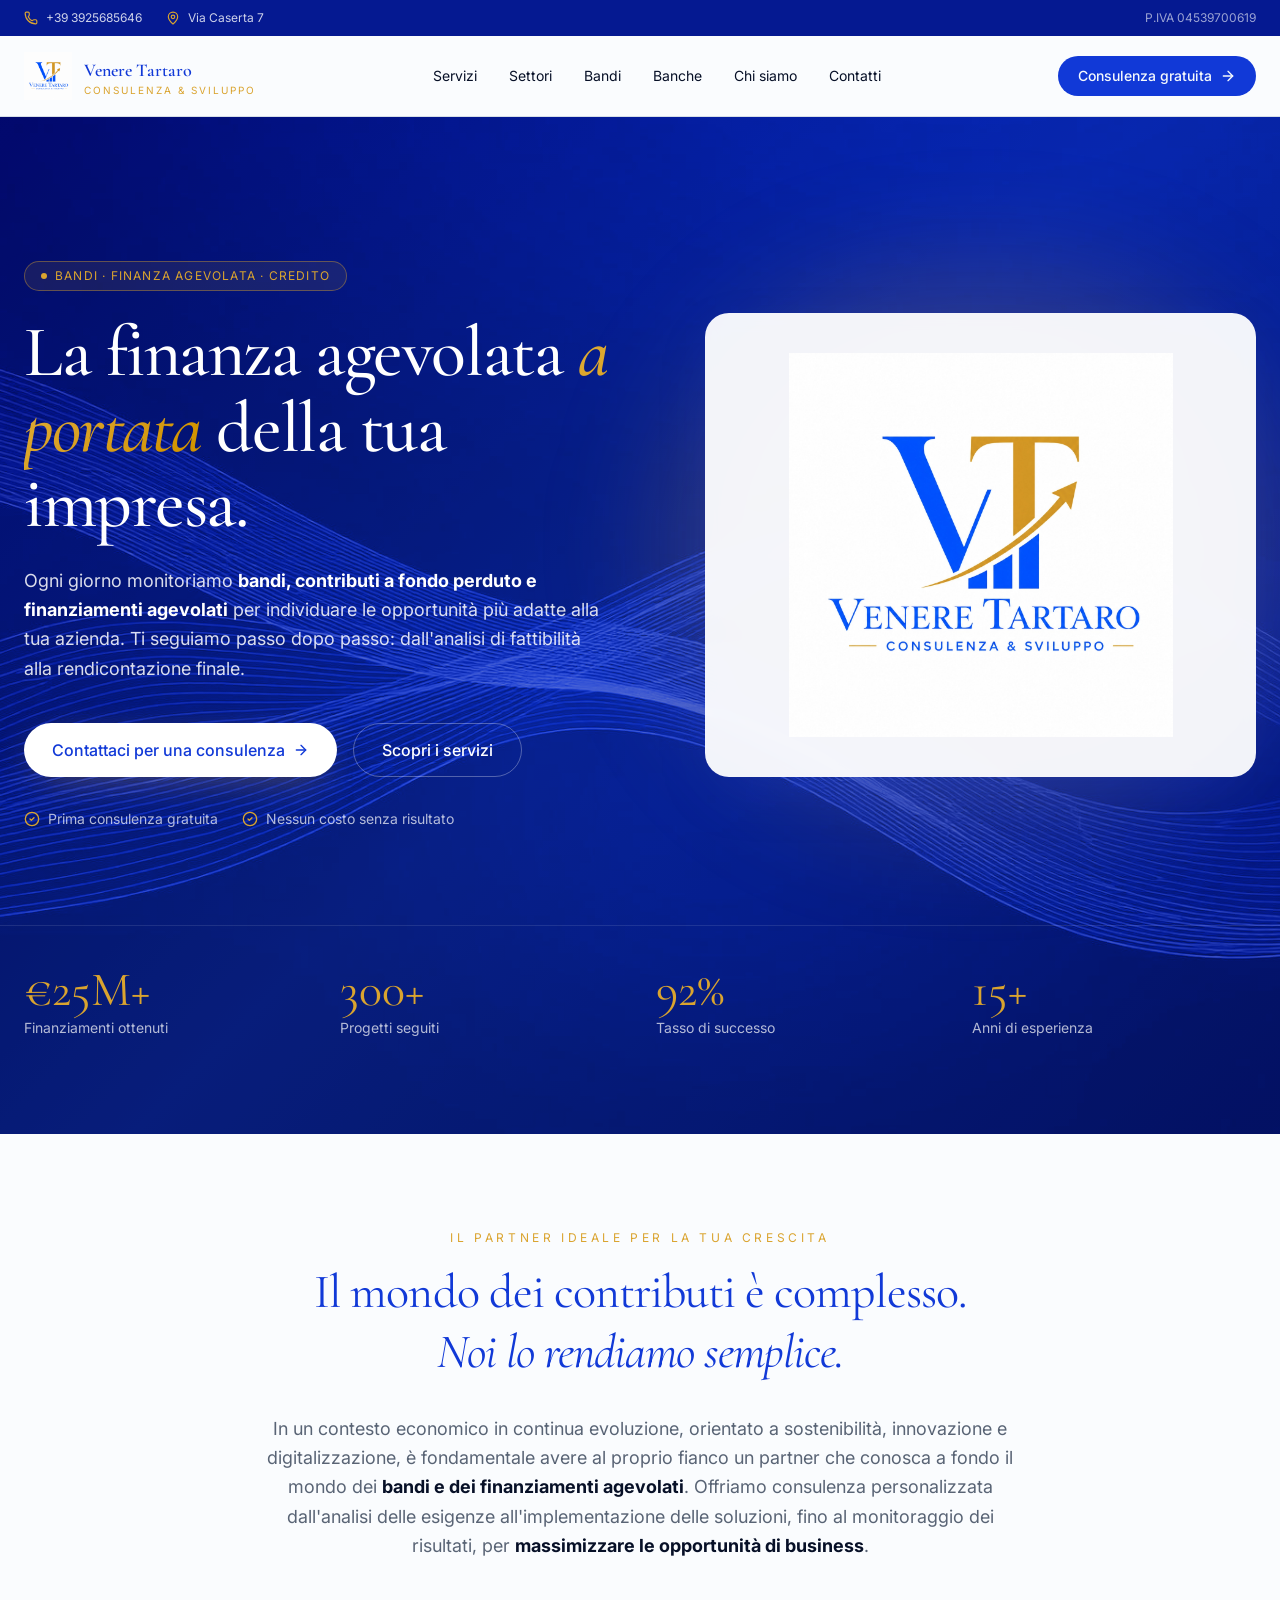
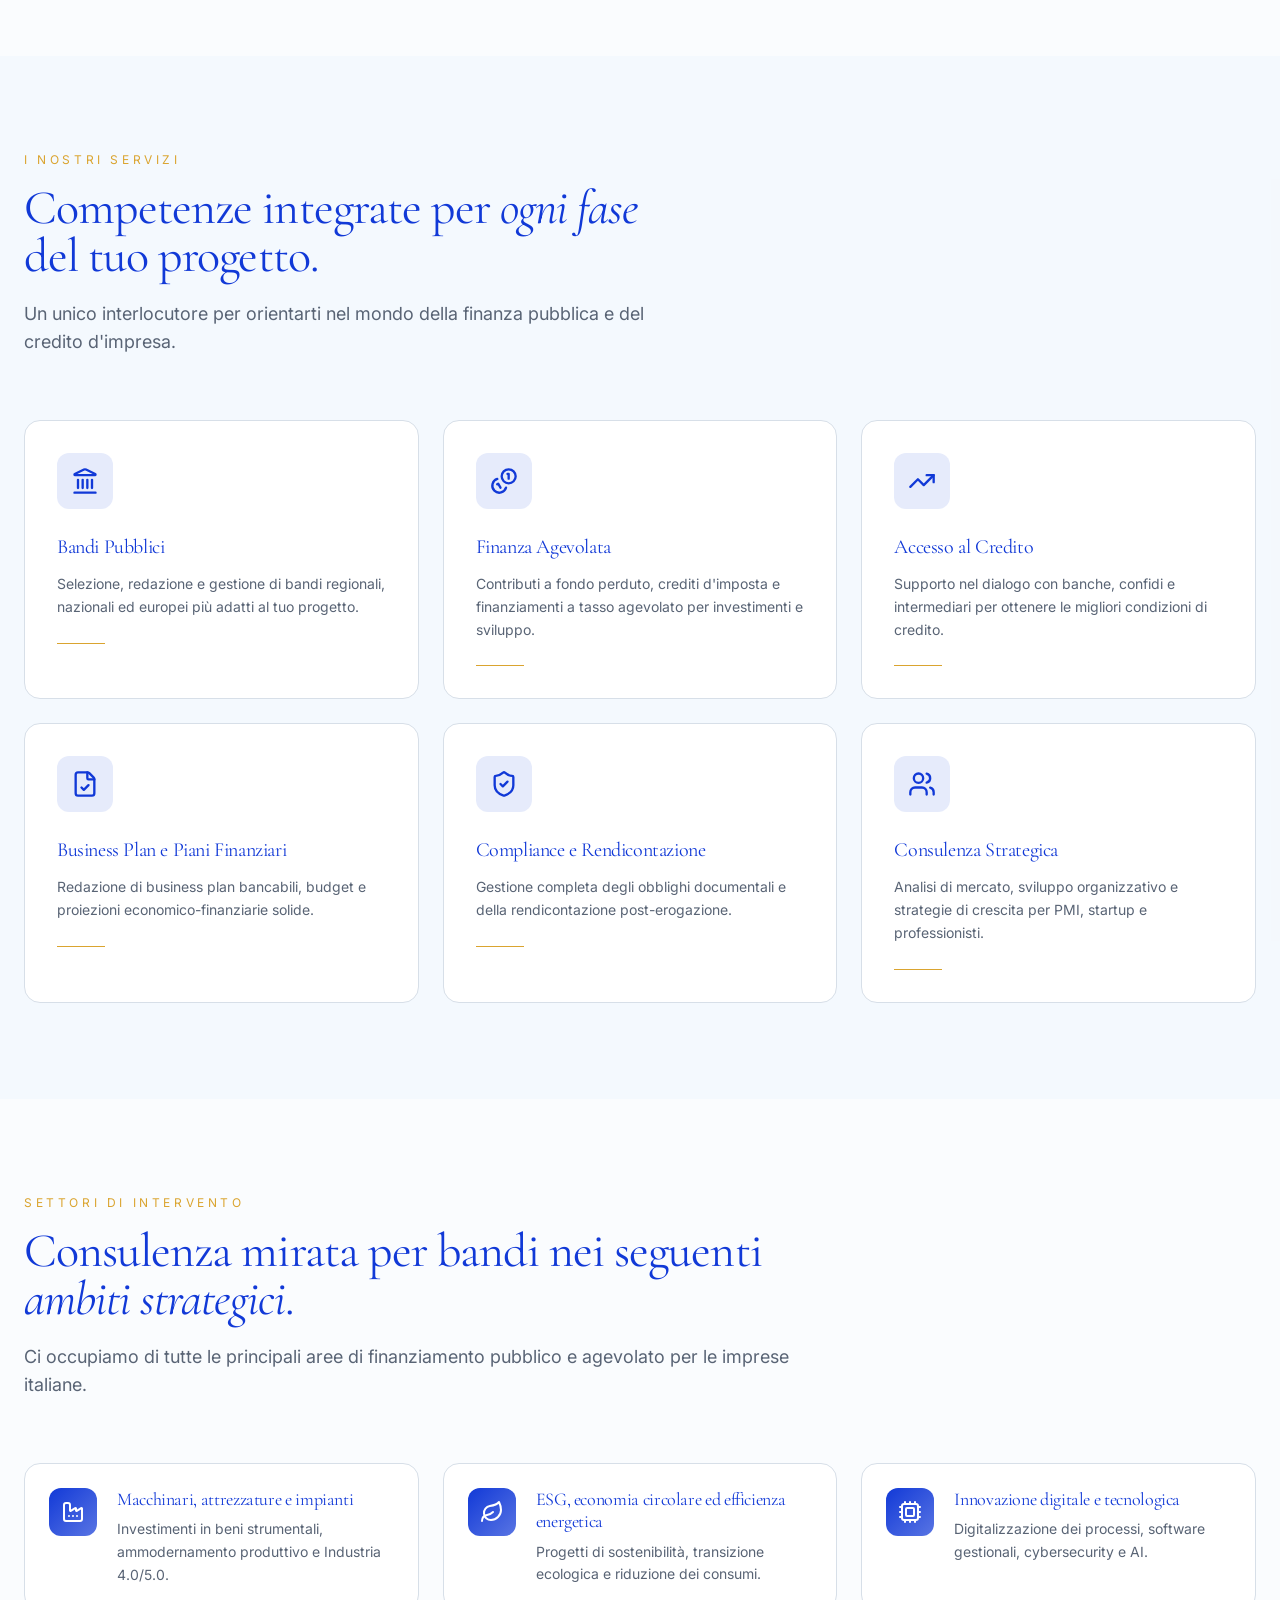
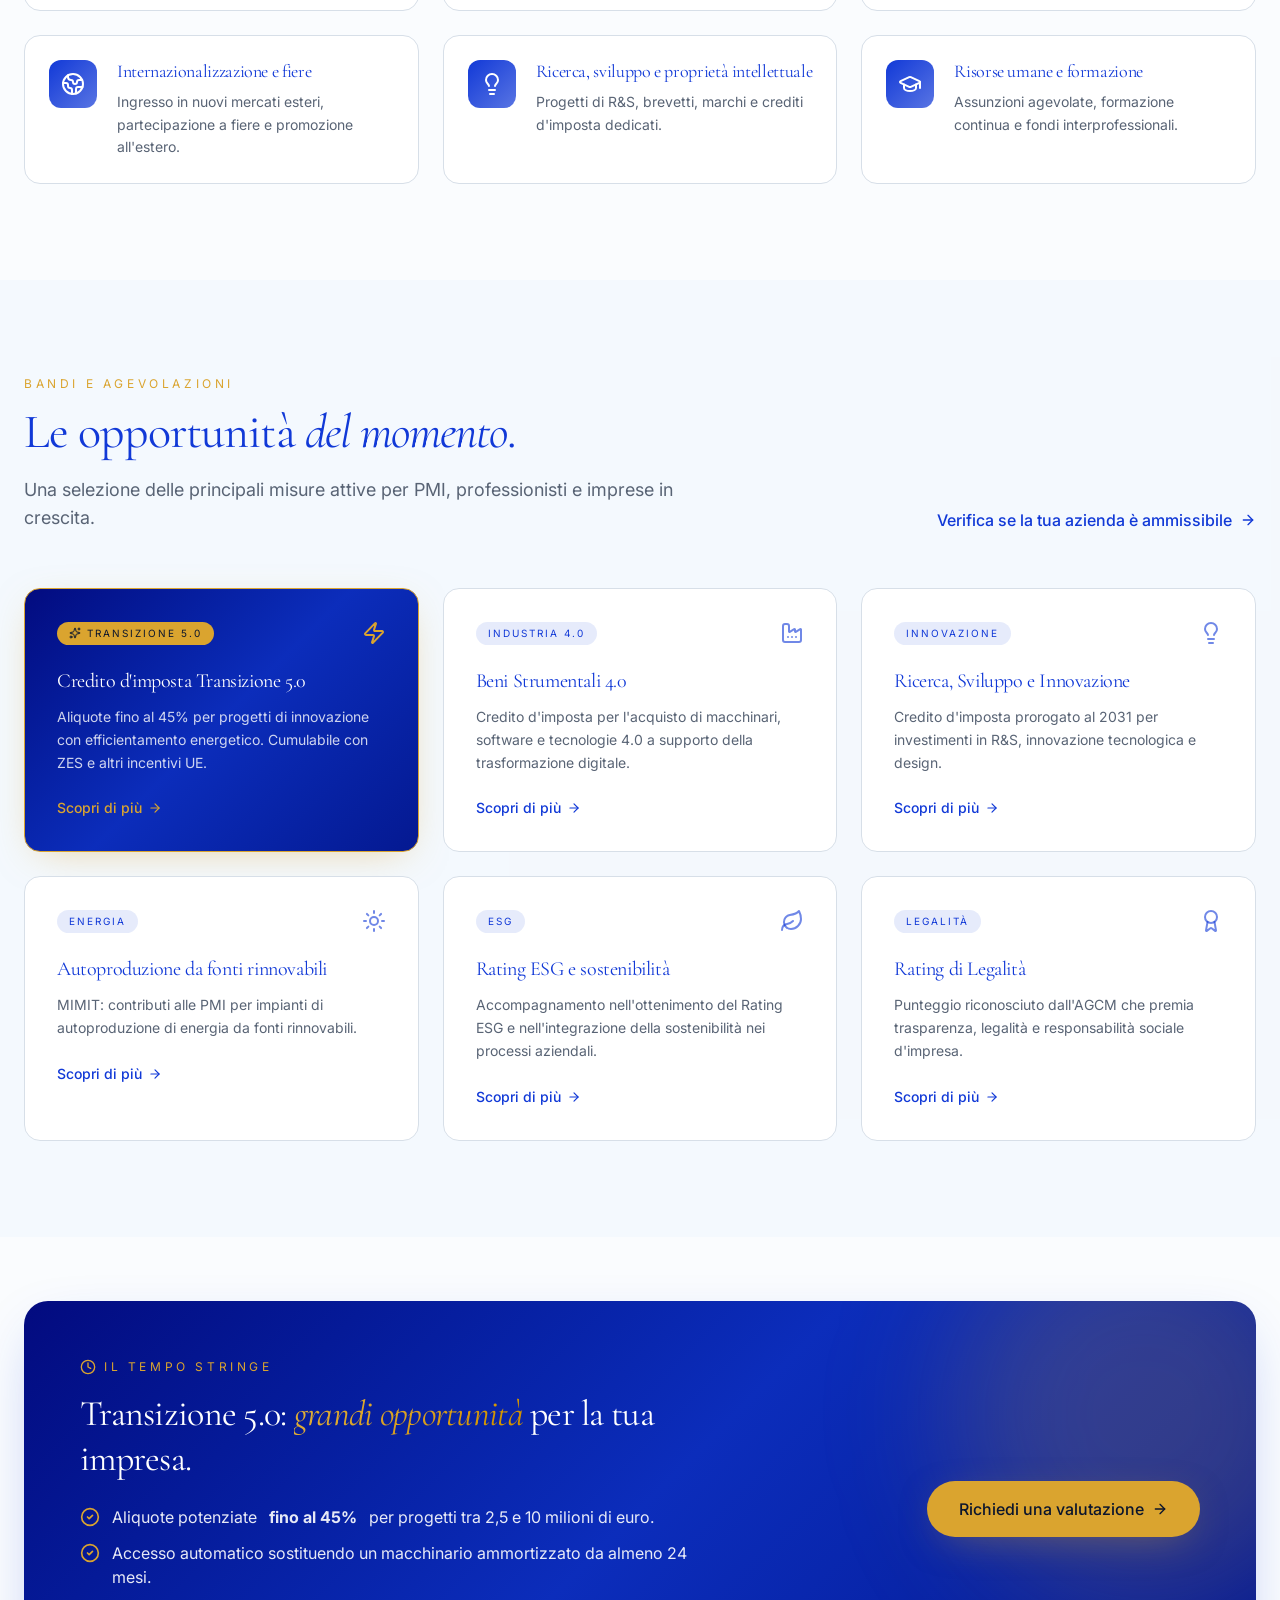
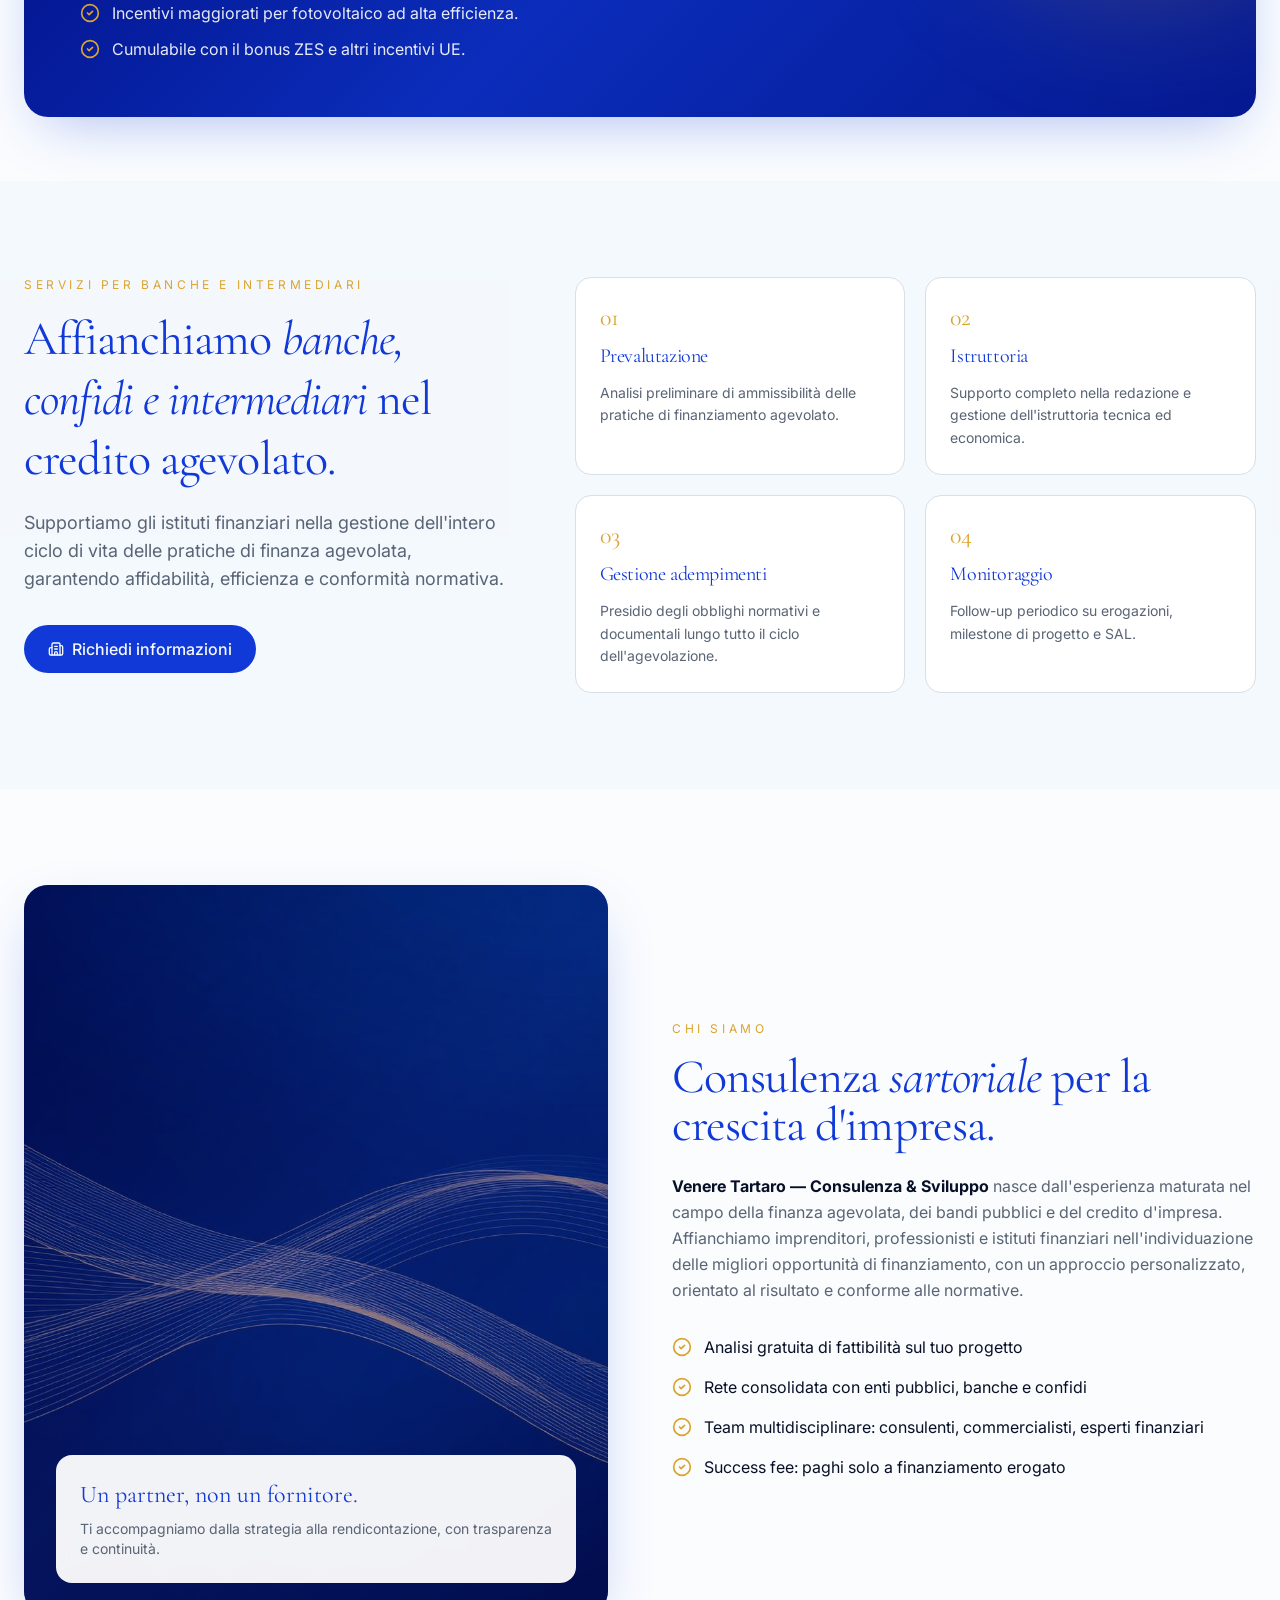
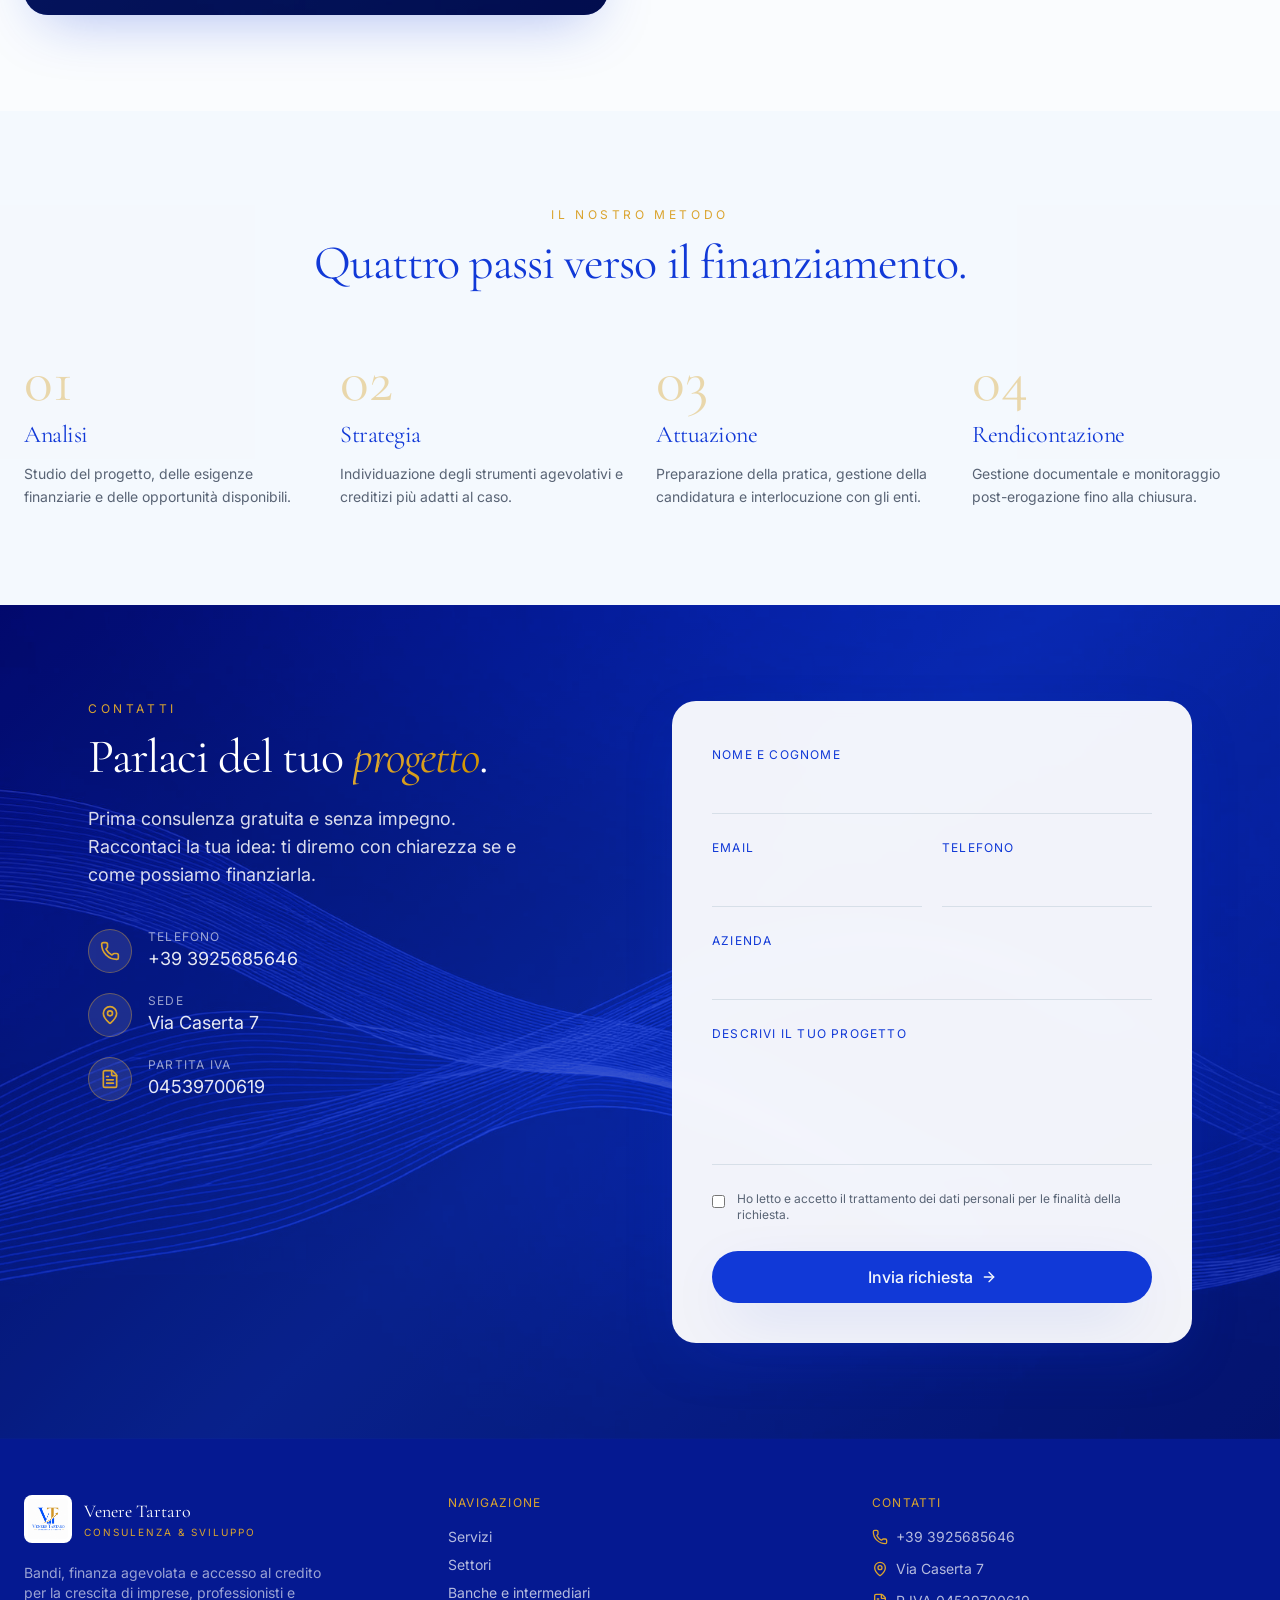
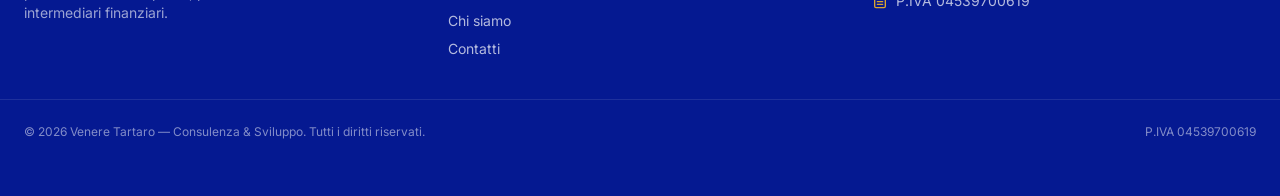
==== commit c81a030a: "Fix schermata bianca: rimossi hydration React, badge e tracker Lovable Il bundle TanStack Router era" ====
--- a/index.html
+++ b/index.html
@@ -1,240 +1,6 @@
-<!DOCTYPE html><html lang="en"><head><meta charSet="utf-8"/><meta name="viewport" content="width=device-width, initial-scale=1"/><link rel="preload" as="image" href="__l5e/assets-v1/22d01331-dd07-49b9-b26c-5f11ca37d838/logo-venere-tartaro.png"/><link rel="preload" as="image" href="assets/hero-bg-BzZILlHI.jpg"/><link rel="stylesheet" href="assets/styles-C8ZHtqy2.css" data-precedence="default"/><link rel="stylesheet" href="https://fonts.googleapis.com/css2?family=Cormorant+Garamond:ital,wght@0,400;0,500;0,600;1,400;1,500&amp;family=Inter:wght@300;400;500;600;700&amp;display=swap" data-precedence="default"/><title>Venere Tartaro — Consulenza &amp; Sviluppo | Bandi, Finanza Agevolata e Credito</title><meta name="twitter:card" content="summary_large_image"/><meta name="twitter:title" content="Venere Tartaro — Consulenza &amp; Sviluppo | Bandi, Finanza Agevolata e Credito"/><meta name="twitter:description" content="Sosteniamo lo sviluppo delle imprese individuando opportunità di accesso a bandi, contributi pubblici, finanza agevolata e credito. Consulenza personalizzata dall&#x27;analisi alla rendicontazione."/><meta property="og:image" content="https://pub-bb2e103a32db4e198524a2e9ed8f35b4.r2.dev/c77479d0-18b4-423a-a288-c9ffd2ef14b4/id-preview-bb57ef91--2cf6a266-166d-4d83-8396-3a1987b13047.lovable.app-1783524546578.png"/><meta name="twitter:image" content="https://pub-bb2e103a32db4e198524a2e9ed8f35b4.r2.dev/c77479d0-18b4-423a-a288-c9ffd2ef14b4/id-preview-bb57ef91--2cf6a266-166d-4d83-8396-3a1987b13047.lovable.app-1783524546578.png"/><meta name="description" content="Sosteniamo lo sviluppo delle imprese individuando opportunità di accesso a bandi, contributi pubblici, finanza agevolata e credito. Consulenza personalizzata dall&#x27;analisi alla rendicontazione."/><meta property="og:title" content="Venere Tartaro — Consulenza &amp; Sviluppo | Bandi, Finanza Agevolata e Credito"/><meta property="og:description" content="Sosteniamo lo sviluppo delle imprese individuando opportunità di accesso a bandi, contributi pubblici, finanza agevolata e credito. Consulenza personalizzata dall&#x27;analisi alla rendicontazione."/><meta property="og:type" content="website"/><meta property="og:url" content="/"/><link rel="modulepreload" href="assets/index-C1_Ek69h.js"/><link rel="modulepreload" href="assets/routes-BnWnwBrl.js"/><link rel="preconnect" href="https://fonts.googleapis.com"/><link rel="preconnect" href="https://fonts.gstatic.com" crossorigin="anonymous"/><link rel="icon" href="favicon.ico" type="image/x-icon"/><link rel="canonical" href="index.html"/>
-<style>
-	@font-face {
-		font-family: 'CameraPlainVariable';
-		src: url('https://cdn.gpteng.co/mcp-widgets/v1/fonts/CameraPlainVariable.woff2') format('woff2');
-		font-weight: 100 900;
-		font-style: normal;
-		font-display: swap;
-	}
+<!DOCTYPE html><html lang="en"><head><meta charSet="utf-8"/><meta name="viewport" content="width=device-width, initial-scale=1"/><link rel="preload" as="image" href="__l5e/assets-v1/22d01331-dd07-49b9-b26c-5f11ca37d838/logo-venere-tartaro.png"/><link rel="preload" as="image" href="assets/hero-bg-BzZILlHI.jpg"/><link rel="stylesheet" href="assets/styles-C8ZHtqy2.css" data-precedence="default"/><link rel="stylesheet" href="https://fonts.googleapis.com/css2?family=Cormorant+Garamond:ital,wght@0,400;0,500;0,600;1,400;1,500&amp;family=Inter:wght@300;400;500;600;700&amp;display=swap" data-precedence="default"/><title>Venere Tartaro — Consulenza &amp; Sviluppo | Bandi, Finanza Agevolata e Credito</title><meta name="twitter:card" content="summary_large_image"/><meta name="twitter:title" content="Venere Tartaro — Consulenza &amp; Sviluppo | Bandi, Finanza Agevolata e Credito"/><meta name="twitter:description" content="Sosteniamo lo sviluppo delle imprese individuando opportunità di accesso a bandi, contributi pubblici, finanza agevolata e credito. Consulenza personalizzata dall&#x27;analisi alla rendicontazione."/><meta property="og:image" content="https://albertobortolottoit.github.io/veneretartaro/assets/hero-bg-BzZILlHI.jpg"/><meta name="twitter:image" content="https://albertobortolottoit.github.io/veneretartaro/assets/hero-bg-BzZILlHI.jpg"/><meta name="description" content="Sosteniamo lo sviluppo delle imprese individuando opportunità di accesso a bandi, contributi pubblici, finanza agevolata e credito. Consulenza personalizzata dall&#x27;analisi alla rendicontazione."/><meta property="og:title" content="Venere Tartaro — Consulenza &amp; Sviluppo | Bandi, Finanza Agevolata e Credito"/><meta property="og:description" content="Sosteniamo lo sviluppo delle imprese individuando opportunità di accesso a bandi, contributi pubblici, finanza agevolata e credito. Consulenza personalizzata dall&#x27;analisi alla rendicontazione."/><meta property="og:type" content="website"/><meta property="og:url" content="https://albertobortolottoit.github.io/veneretartaro/"/><link rel="preconnect" href="https://fonts.googleapis.com"/><link rel="preconnect" href="https://fonts.gstatic.com" crossorigin="anonymous"/><link rel="icon" href="favicon.ico" type="image/x-icon"/><link rel="canonical" href="https://albertobortolottoit.github.io/veneretartaro/"/>
 
-	#lovable-badge {
-		--badge-bg: #1b1b1b;
-		--badge-text: #c5c1b9;
-		--badge-text-hover: #dcdad5;
-		--badge-radius: 6px;
-		--badge-padding: 8px;
-		--badge-gap: 6px;
-		--badge-shadow: 
-			0 0 0 1px rgba(0, 0, 0, 0.88),
-			0 1px 0 0 rgba(0, 0, 0, 0.04),
-			0 2px 2px -1px rgba(0, 0, 0, 0.08),
-			0 4px 4px -2px rgba(0, 0, 0, 0.08),
-			0 8px 8px -4px rgba(0, 0, 0, 0.08),
-			0 16px 16px -8px rgba(0, 0, 0, 0.08);
-		--badge-transition-duration: 0.2s;
-		--badge-transition-easing: cubic-bezier(0.16, 1, 0.32, 1);
-		--focus-color: #575ECF;
-		--focus-offset: 2px;
-		--focus-width: 2px;
-		
-		position: fixed;
-		bottom: 12px;
-		right: 12px;
-		height: 24px;
-		display: flex;
-		align-items: center;
-		z-index: 1000000;
-		background-color: var(--badge-bg) !important;
-		color: var(--badge-text) !important;
-		border-radius: var(--badge-radius);
-		box-shadow: var(--badge-shadow) !important;
-		font-size: 12px;
-		font-family: CameraPlainVariable, "CameraPlainVariable Fallback", -apple-system, BlinkMacSystemFont, 'Segoe UI', Roboto, sans-serif;
-		font-weight: 400 !important;
-		text-transform: none !important;
-		font-feature-settings: normal !important;
-		transform: translateZ(0);
-		will-change: transform, opacity;
-	}
-
-	#lovable-badge-cta {
-		display: flex;
-		align-items: center;
-		gap: var(--badge-gap);
-		padding: 0 var(--badge-padding);
-		height: 100%;
-		color: inherit;
-		text-decoration: none;
-		white-space: nowrap;
-		border-radius: var(--badge-radius) 0 0 var(--badge-radius);
-		transition: 
-			background-color var(--badge-transition-duration) ease,
-			color var(--badge-transition-duration) ease,
-			transform 0.1s ease;
-	}
-
-	#lovable-badge-cta:hover {
-		background: rgba(255, 255, 255, 0.04);
-		color: var(--badge-text-hover);
-	}
-
-	#lovable-badge-cta:active {
-		transform: scale(0.98);
-	}
-
-	#lovable-badge-cta:focus {
-		outline: none;
-	}
-
-	#lovable-badge-cta:focus-visible {
-		outline: var(--focus-width) solid var(--focus-color);
-		outline-offset: var(--focus-offset);
-		z-index: 1;
-	}
-
-	#lovable-badge-text {
-		line-height: 1;
-	}
-
-	#lovable-badge-divider {
-		width: 1px;
-		height: 24px;
-		background-color: rgba(255, 255, 255, 0.04);
-		flex-shrink: 0;
-	}
-
-	#lovable-badge-close {
-		width: 24px;
-		height: 24px;
-		min-width: 24px;
-		min-height: 24px;
-		cursor: pointer;
-		background: none;
-		border: none;
-		padding: 0;
-		display: flex;
-		align-items: center;
-		justify-content: center;
-		border-radius: 0 var(--badge-radius) var(--badge-radius) 0;
-		flex-shrink: 0;
-		transition: 
-			background-color var(--badge-transition-duration) ease,
-			transform 0.1s ease;
-	}
-
-	#lovable-badge-close:hover {
-		background: rgba(255, 255, 255, 0.04);
-	}
-
-	#lovable-badge-close:active {
-		transform: scale(0.92);
-	}
-
-	#lovable-badge-close:focus {
-		outline: none;
-	}
-
-	#lovable-badge-close:focus-visible {
-		outline: var(--focus-width) solid var(--focus-color);
-		outline-offset: calc(var(--focus-offset) * -1);
-		z-index: 1;
-	}
-
-	#lovable-badge-close svg path {
-		fill: var(--badge-text);
-		transition: fill var(--badge-transition-duration) ease;
-	}
-
-	#lovable-badge-close:hover svg path {
-		fill: var(--badge-text-hover);
-	}
-
-	@media (prefers-reduced-motion: reduce) {
-		#lovable-badge-cta,
-		#lovable-badge-close,
-		#lovable-badge-close svg path {
-			transition: none;
-		}
-		
-		#lovable-badge-cta:active,
-		#lovable-badge-close:active {
-			transform: none;
-		}
-	}
-
-	@media (prefers-contrast: high) {
-		#lovable-badge {
-			--badge-bg: #000;
-			--badge-text: #fff;
-			--badge-text-hover: #fff;
-			border: 2px solid currentColor;
-		}
-		
-		#lovable-badge-cta:focus-visible,
-		#lovable-badge-close:focus-visible {
-			outline-width: 3px;
-		}
-	}
-</style>
-<script defer src="~flock.js" data-proxy-url="/~api/analytics"></script><script defer src="__l5e/events.js" data-artifact-kind="dwl_content_hash" data-artifact-id="a6fabeaa086f48fd31f2697bf3f35739095f9658f3f1bd48001be9bd83021141" data-commit-sha="bc246aa691fa92cc3d1aa0c0b73cfcbffe5b68c9" data-context-token="v1.[base64]._kqK6XrwNnxGkONmu8D3voSQTQsVvAcZFq28f3x6pWw"></script></head><body><!--$--><div class="min-h-screen bg-background text-foreground"><div class="hidden md:block bg-navy text-white/80 text-xs" style="background-color:var(--navy)"><div class="max-w-7xl mx-auto px-6 h-9 flex items-center justify-between"><div class="flex items-center gap-6"><a href="tel:+393925685646" class="flex items-center gap-2 hover:text-gold transition"><svg xmlns="http://www.w3.org/2000/svg" width="24" height="24" viewBox="0 0 24 24" fill="none" stroke="currentColor" stroke-width="2" stroke-linecap="round" stroke-linejoin="round" class="lucide lucide-phone w-3.5 h-3.5 text-gold" aria-hidden="true"><path d="M13.832 16.568a1 1 0 0 0 1.213-.303l.355-.465A2 2 0 0 1 17 15h3a2 2 0 0 1 2 2v3a2 2 0 0 1-2 2A18 18 0 0 1 2 4a2 2 0 0 1 2-2h3a2 2 0 0 1 2 2v3a2 2 0 0 1-.8 1.6l-.468.351a1 1 0 0 0-.292 1.233 14 14 0 0 0 6.392 6.384"></path></svg> <!-- -->+39 3925685646</a><span class="flex items-center gap-2"><svg xmlns="http://www.w3.org/2000/svg" width="24" height="24" viewBox="0 0 24 24" fill="none" stroke="currentColor" stroke-width="2" stroke-linecap="round" stroke-linejoin="round" class="lucide lucide-map-pin w-3.5 h-3.5 text-gold" aria-hidden="true"><path d="M20 10c0 4.993-5.539 10.193-7.399 11.799a1 1 0 0 1-1.202 0C9.539 20.193 4 14.993 4 10a8 8 0 0 1 16 0"></path><circle cx="12" cy="10" r="3"></circle></svg> <!-- -->Via Caserta 7</span></div><span class="text-white/60">P.IVA <!-- -->04539700619</span></div></div><header class="sticky top-0 inset-x-0 z-50 backdrop-blur-md bg-background/90 border-b border-border"><div class="max-w-7xl mx-auto px-6 h-20 flex items-center justify-between"><a href="index.html#top" class="flex items-center gap-3"><img src="__l5e/assets-v1/22d01331-dd07-49b9-b26c-5f11ca37d838/logo-venere-tartaro.png" alt="Venere Tartaro Consulenza &amp; Sviluppo" class="h-12 w-12 object-contain"/><div class="hidden sm:block leading-tight"><div class="font-display text-lg text-primary font-semibold">Venere Tartaro</div><div class="text-[10px] tracking-[0.2em] uppercase text-gold">Consulenza &amp; Sviluppo</div></div></a><nav class="hidden md:flex items-center gap-8 text-sm"><a href="index.html#servizi" class="hover:text-primary transition">Servizi</a><a href="index.html#settori" class="hover:text-primary transition">Settori</a><a href="index.html#bandi" class="hover:text-primary transition">Bandi</a><a href="index.html#banche" class="hover:text-primary transition">Banche</a><a href="index.html#chi-siamo" class="hover:text-primary transition">Chi siamo</a><a href="index.html#contatti" class="hover:text-primary transition">Contatti</a></nav><a href="index.html#contatti" class="inline-flex items-center gap-2 rounded-full bg-primary text-primary-foreground px-5 py-2.5 text-sm font-medium hover:opacity-90 transition shadow-elegant">Consulenza gratuita<svg xmlns="http://www.w3.org/2000/svg" width="24" height="24" viewBox="0 0 24 24" fill="none" stroke="currentColor" stroke-width="2" stroke-linecap="round" stroke-linejoin="round" class="lucide lucide-arrow-right w-4 h-4" aria-hidden="true"><path d="M5 12h14"></path><path d="m12 5 7 7-7 7"></path></svg></a></div></header><section id="top" class="relative pt-20 pb-24 overflow-hidden bg-hero text-white"><img src="assets/hero-bg-BzZILlHI.jpg" alt="" width="1920" height="1080" class="absolute inset-0 w-full h-full object-cover opacity-40 mix-blend-luminosity"/><div class="relative max-w-7xl mx-auto px-6 pt-16 grid lg:grid-cols-[1.15fr_1fr] gap-12 items-center"><div><div class="inline-flex items-center gap-2 rounded-full border border-gold/40 bg-gold/10 px-4 py-1.5 text-xs tracking-widest uppercase text-gold mb-6"><span class="w-1.5 h-1.5 rounded-full bg-gold"></span>Bandi · Finanza Agevolata · Credito</div><h1 class="font-display text-5xl md:text-6xl xl:text-7xl leading-[1.05] font-medium">La finanza agevolata <span class="italic text-gradient-gold">a portata</span> della tua impresa.</h1><p class="mt-6 text-lg text-white/85 max-w-xl leading-relaxed">Ogni giorno monitoriamo <strong class="text-white">bandi, contributi a fondo perduto e finanziamenti agevolati</strong> <!-- -->per individuare le opportunità più adatte alla tua azienda. Ti seguiamo passo dopo passo: dall&#x27;analisi di fattibilità alla rendicontazione finale.</p><div class="mt-10 flex flex-wrap gap-4"><a href="index.html#contatti" class="inline-flex items-center gap-2 rounded-full bg-white text-primary px-7 py-3.5 font-medium hover:bg-gold hover:text-gold-foreground transition shadow-gold">Contattaci per una consulenza <svg xmlns="http://www.w3.org/2000/svg" width="24" height="24" viewBox="0 0 24 24" fill="none" stroke="currentColor" stroke-width="2" stroke-linecap="round" stroke-linejoin="round" class="lucide lucide-arrow-right w-4 h-4" aria-hidden="true"><path d="M5 12h14"></path><path d="m12 5 7 7-7 7"></path></svg></a><a href="index.html#servizi" class="inline-flex items-center gap-2 rounded-full border border-white/30 px-7 py-3.5 font-medium hover:bg-white/10 transition">Scopri i servizi</a></div><div class="mt-8 flex flex-wrap items-center gap-6 text-sm text-white/70"><span class="flex items-center gap-2"><svg xmlns="http://www.w3.org/2000/svg" width="24" height="24" viewBox="0 0 24 24" fill="none" stroke="currentColor" stroke-width="2" stroke-linecap="round" stroke-linejoin="round" class="lucide lucide-circle-check w-4 h-4 text-gold" aria-hidden="true"><circle cx="12" cy="12" r="10"></circle><path d="m9 12 2 2 4-4"></path></svg> Prima consulenza gratuita</span><span class="flex items-center gap-2"><svg xmlns="http://www.w3.org/2000/svg" width="24" height="24" viewBox="0 0 24 24" fill="none" stroke="currentColor" stroke-width="2" stroke-linecap="round" stroke-linejoin="round" class="lucide lucide-circle-check w-4 h-4 text-gold" aria-hidden="true"><circle cx="12" cy="12" r="10"></circle><path d="m9 12 2 2 4-4"></path></svg> Nessun costo senza risultato</span></div></div><div class="relative"><div class="absolute -inset-8 bg-gold/20 blur-3xl rounded-full" aria-hidden="true"></div><div class="relative rounded-3xl bg-white/95 backdrop-blur p-10 shadow-elegant"><img src="__l5e/assets-v1/22d01331-dd07-49b9-b26c-5f11ca37d838/logo-venere-tartaro.png" alt="Logo Venere Tartaro" class="w-full max-w-sm mx-auto"/></div></div></div><div class="relative max-w-7xl mx-auto px-6 mt-24 grid grid-cols-2 md:grid-cols-4 gap-8 border-t border-white/10 pt-10"><div><div class="font-display text-4xl md:text-5xl text-gold">€25M+</div><div class="text-sm text-white/70 mt-1">Finanziamenti ottenuti</div></div><div><div class="font-display text-4xl md:text-5xl text-gold">300+</div><div class="text-sm text-white/70 mt-1">Progetti seguiti</div></div><div><div class="font-display text-4xl md:text-5xl text-gold">92%</div><div class="text-sm text-white/70 mt-1">Tasso di successo</div></div><div><div class="font-display text-4xl md:text-5xl text-gold">15+</div><div class="text-sm text-white/70 mt-1">Anni di esperienza</div></div></div></section><section class="py-24"><div class="max-w-5xl mx-auto px-6 text-center"><div class="text-xs tracking-[0.3em] uppercase text-gold mb-4">Il partner ideale per la tua crescita</div><h2 class="font-display text-4xl md:text-5xl text-primary leading-tight">Il mondo dei contributi è complesso.<br/><span class="italic">Noi lo rendiamo semplice.</span></h2><p class="mt-8 text-lg text-muted-foreground leading-relaxed max-w-3xl mx-auto">In un contesto economico in continua evoluzione, orientato a sostenibilità, innovazione e digitalizzazione, è fondamentale avere al proprio fianco un partner che conosca a fondo il mondo dei <strong class="text-foreground">bandi e dei finanziamenti agevolati</strong>. Offriamo consulenza personalizzata dall&#x27;analisi delle esigenze all&#x27;implementazione delle soluzioni, fino al monitoraggio dei risultati, per <strong class="text-foreground">massimizzare le opportunità di business</strong>.</p></div></section><section id="servizi" class="py-24 bg-secondary/40"><div class="max-w-7xl mx-auto px-6"><div class="max-w-2xl"><div class="text-xs tracking-[0.3em] uppercase text-gold mb-4">I nostri servizi</div><h2 class="font-display text-4xl md:text-5xl text-primary">Competenze integrate per <span class="italic">ogni fase</span> del tuo progetto.</h2><p class="mt-5 text-muted-foreground text-lg">Un unico interlocutore per orientarti nel mondo della finanza pubblica e del credito d&#x27;impresa.</p></div><div class="grid md:grid-cols-2 lg:grid-cols-3 gap-6 mt-16"><div class="group relative rounded-2xl border border-border bg-card p-8 hover:shadow-card hover:-translate-y-1 transition-all duration-300"><div class="inline-flex items-center justify-center w-14 h-14 rounded-xl bg-primary/10 text-primary group-hover:bg-gold group-hover:text-gold-foreground transition-colors"><svg xmlns="http://www.w3.org/2000/svg" width="24" height="24" viewBox="0 0 24 24" fill="none" stroke="currentColor" stroke-width="2" stroke-linecap="round" stroke-linejoin="round" class="lucide lucide-landmark w-7 h-7" aria-hidden="true"><path d="M10 18v-7"></path><path d="M11.12 2.198a2 2 0 0 1 1.76.006l7.866 3.847c.476.233.31.949-.22.949H3.474c-.53 0-.695-.716-.22-.949z"></path><path d="M14 18v-7"></path><path d="M18 18v-7"></path><path d="M3 22h18"></path><path d="M6 18v-7"></path></svg></div><h3 class="mt-6 text-xl font-display text-primary">Bandi Pubblici</h3><p class="mt-3 text-muted-foreground leading-relaxed text-sm">Selezione, redazione e gestione di bandi regionali, nazionali ed europei più adatti al tuo progetto.</p><div class="mt-6 h-px w-12 bg-gold"></div></div><div class="group relative rounded-2xl border border-border bg-card p-8 hover:shadow-card hover:-translate-y-1 transition-all duration-300"><div class="inline-flex items-center justify-center w-14 h-14 rounded-xl bg-primary/10 text-primary group-hover:bg-gold group-hover:text-gold-foreground transition-colors"><svg xmlns="http://www.w3.org/2000/svg" width="24" height="24" viewBox="0 0 24 24" fill="none" stroke="currentColor" stroke-width="2" stroke-linecap="round" stroke-linejoin="round" class="lucide lucide-coins w-7 h-7" aria-hidden="true"><path d="M13.744 17.736a6 6 0 1 1-7.48-7.48"></path><path d="M15 6h1v4"></path><path d="m6.134 14.768.866-.5 2 3.464"></path><circle cx="16" cy="8" r="6"></circle></svg></div><h3 class="mt-6 text-xl font-display text-primary">Finanza Agevolata</h3><p class="mt-3 text-muted-foreground leading-relaxed text-sm">Contributi a fondo perduto, crediti d&#x27;imposta e finanziamenti a tasso agevolato per investimenti e sviluppo.</p><div class="mt-6 h-px w-12 bg-gold"></div></div><div class="group relative rounded-2xl border border-border bg-card p-8 hover:shadow-card hover:-translate-y-1 transition-all duration-300"><div class="inline-flex items-center justify-center w-14 h-14 rounded-xl bg-primary/10 text-primary group-hover:bg-gold group-hover:text-gold-foreground transition-colors"><svg xmlns="http://www.w3.org/2000/svg" width="24" height="24" viewBox="0 0 24 24" fill="none" stroke="currentColor" stroke-width="2" stroke-linecap="round" stroke-linejoin="round" class="lucide lucide-trending-up w-7 h-7" aria-hidden="true"><path d="M16 7h6v6"></path><path d="m22 7-8.5 8.5-5-5L2 17"></path></svg></div><h3 class="mt-6 text-xl font-display text-primary">Accesso al Credito</h3><p class="mt-3 text-muted-foreground leading-relaxed text-sm">Supporto nel dialogo con banche, confidi e intermediari per ottenere le migliori condizioni di credito.</p><div class="mt-6 h-px w-12 bg-gold"></div></div><div class="group relative rounded-2xl border border-border bg-card p-8 hover:shadow-card hover:-translate-y-1 transition-all duration-300"><div class="inline-flex items-center justify-center w-14 h-14 rounded-xl bg-primary/10 text-primary group-hover:bg-gold group-hover:text-gold-foreground transition-colors"><svg xmlns="http://www.w3.org/2000/svg" width="24" height="24" viewBox="0 0 24 24" fill="none" stroke="currentColor" stroke-width="2" stroke-linecap="round" stroke-linejoin="round" class="lucide lucide-file-check w-7 h-7" aria-hidden="true"><path d="M6 22a2 2 0 0 1-2-2V4a2 2 0 0 1 2-2h8a2.4 2.4 0 0 1 1.704.706l3.588 3.588A2.4 2.4 0 0 1 20 8v12a2 2 0 0 1-2 2z"></path><path d="M14 2v5a1 1 0 0 0 1 1h5"></path><path d="m9 15 2 2 4-4"></path></svg></div><h3 class="mt-6 text-xl font-display text-primary">Business Plan e Piani Finanziari</h3><p class="mt-3 text-muted-foreground leading-relaxed text-sm">Redazione di business plan bancabili, budget e proiezioni economico-finanziarie solide.</p><div class="mt-6 h-px w-12 bg-gold"></div></div><div class="group relative rounded-2xl border border-border bg-card p-8 hover:shadow-card hover:-translate-y-1 transition-all duration-300"><div class="inline-flex items-center justify-center w-14 h-14 rounded-xl bg-primary/10 text-primary group-hover:bg-gold group-hover:text-gold-foreground transition-colors"><svg xmlns="http://www.w3.org/2000/svg" width="24" height="24" viewBox="0 0 24 24" fill="none" stroke="currentColor" stroke-width="2" stroke-linecap="round" stroke-linejoin="round" class="lucide lucide-shield-check w-7 h-7" aria-hidden="true"><path d="M20 13c0 5-3.5 7.5-7.66 8.95a1 1 0 0 1-.67-.01C7.5 20.5 4 18 4 13V6a1 1 0 0 1 1-1c2 0 4.5-1.2 6.24-2.72a1.17 1.17 0 0 1 1.52 0C14.51 3.81 17 5 19 5a1 1 0 0 1 1 1z"></path><path d="m9 12 2 2 4-4"></path></svg></div><h3 class="mt-6 text-xl font-display text-primary">Compliance e Rendicontazione</h3><p class="mt-3 text-muted-foreground leading-relaxed text-sm">Gestione completa degli obblighi documentali e della rendicontazione post-erogazione.</p><div class="mt-6 h-px w-12 bg-gold"></div></div><div class="group relative rounded-2xl border border-border bg-card p-8 hover:shadow-card hover:-translate-y-1 transition-all duration-300"><div class="inline-flex items-center justify-center w-14 h-14 rounded-xl bg-primary/10 text-primary group-hover:bg-gold group-hover:text-gold-foreground transition-colors"><svg xmlns="http://www.w3.org/2000/svg" width="24" height="24" viewBox="0 0 24 24" fill="none" stroke="currentColor" stroke-width="2" stroke-linecap="round" stroke-linejoin="round" class="lucide lucide-users w-7 h-7" aria-hidden="true"><path d="M16 21v-2a4 4 0 0 0-4-4H6a4 4 0 0 0-4 4v2"></path><path d="M16 3.128a4 4 0 0 1 0 7.744"></path><path d="M22 21v-2a4 4 0 0 0-3-3.87"></path><circle cx="9" cy="7" r="4"></circle></svg></div><h3 class="mt-6 text-xl font-display text-primary">Consulenza Strategica</h3><p class="mt-3 text-muted-foreground leading-relaxed text-sm">Analisi di mercato, sviluppo organizzativo e strategie di crescita per PMI, startup e professionisti.</p><div class="mt-6 h-px w-12 bg-gold"></div></div></div></div></section><section id="settori" class="py-24"><div class="max-w-7xl mx-auto px-6"><div class="max-w-3xl"><div class="text-xs tracking-[0.3em] uppercase text-gold mb-4">Settori di intervento</div><h2 class="font-display text-4xl md:text-5xl text-primary">Consulenza mirata per bandi nei seguenti <span class="italic">ambiti strategici</span>.</h2><p class="mt-5 text-muted-foreground text-lg">Ci occupiamo di tutte le principali aree di finanziamento pubblico e agevolato per le imprese italiane.</p></div><div class="grid sm:grid-cols-2 lg:grid-cols-3 gap-6 mt-16"><div class="group flex gap-5 rounded-2xl border border-border bg-card p-6 hover:border-gold hover:shadow-card transition-all"><div class="flex-shrink-0 w-12 h-12 rounded-xl bg-gradient-to-br from-primary to-primary/70 text-white flex items-center justify-center"><svg xmlns="http://www.w3.org/2000/svg" width="24" height="24" viewBox="0 0 24 24" fill="none" stroke="currentColor" stroke-width="2" stroke-linecap="round" stroke-linejoin="round" class="lucide lucide-factory w-6 h-6" aria-hidden="true"><path d="M12 16h.01"></path><path d="M16 16h.01"></path><path d="M3 19a2 2 0 0 0 2 2h14a2 2 0 0 0 2-2V8.5a.5.5 0 0 0-.769-.422l-4.462 2.844A.5.5 0 0 1 15 10.5v-2a.5.5 0 0 0-.769-.422L9.77 10.922A.5.5 0 0 1 9 10.5V5a2 2 0 0 0-2-2H5a2 2 0 0 0-2 2z"></path><path d="M8 16h.01"></path></svg></div><div><h3 class="font-display text-lg text-primary leading-tight">Macchinari, attrezzature e impianti</h3><p class="mt-2 text-sm text-muted-foreground leading-relaxed">Investimenti in beni strumentali, ammodernamento produttivo e Industria 4.0/5.0.</p></div></div><div class="group flex gap-5 rounded-2xl border border-border bg-card p-6 hover:border-gold hover:shadow-card transition-all"><div class="flex-shrink-0 w-12 h-12 rounded-xl bg-gradient-to-br from-primary to-primary/70 text-white flex items-center justify-center"><svg xmlns="http://www.w3.org/2000/svg" width="24" height="24" viewBox="0 0 24 24" fill="none" stroke="currentColor" stroke-width="2" stroke-linecap="round" stroke-linejoin="round" class="lucide lucide-leaf w-6 h-6" aria-hidden="true"><path d="M11 20A7 7 0 0 1 9.8 6.1C15.5 5 17 4.48 19 2c1 2 2 4.18 2 8 0 5.5-4.78 10-10 10Z"></path><path d="M2 21c0-3 1.85-5.36 5.08-6C9.5 14.52 12 13 13 12"></path></svg></div><div><h3 class="font-display text-lg text-primary leading-tight">ESG, economia circolare ed efficienza energetica</h3><p class="mt-2 text-sm text-muted-foreground leading-relaxed">Progetti di sostenibilità, transizione ecologica e riduzione dei consumi.</p></div></div><div class="group flex gap-5 rounded-2xl border border-border bg-card p-6 hover:border-gold hover:shadow-card transition-all"><div class="flex-shrink-0 w-12 h-12 rounded-xl bg-gradient-to-br from-primary to-primary/70 text-white flex items-center justify-center"><svg xmlns="http://www.w3.org/2000/svg" width="24" height="24" viewBox="0 0 24 24" fill="none" stroke="currentColor" stroke-width="2" stroke-linecap="round" stroke-linejoin="round" class="lucide lucide-cpu w-6 h-6" aria-hidden="true"><path d="M12 20v2"></path><path d="M12 2v2"></path><path d="M17 20v2"></path><path d="M17 2v2"></path><path d="M2 12h2"></path><path d="M2 17h2"></path><path d="M2 7h2"></path><path d="M20 12h2"></path><path d="M20 17h2"></path><path d="M20 7h2"></path><path d="M7 20v2"></path><path d="M7 2v2"></path><rect x="4" y="4" width="16" height="16" rx="2"></rect><rect x="8" y="8" width="8" height="8" rx="1"></rect></svg></div><div><h3 class="font-display text-lg text-primary leading-tight">Innovazione digitale e tecnologica</h3><p class="mt-2 text-sm text-muted-foreground leading-relaxed">Digitalizzazione dei processi, software gestionali, cybersecurity e AI.</p></div></div><div class="group flex gap-5 rounded-2xl border border-border bg-card p-6 hover:border-gold hover:shadow-card transition-all"><div class="flex-shrink-0 w-12 h-12 rounded-xl bg-gradient-to-br from-primary to-primary/70 text-white flex items-center justify-center"><svg xmlns="http://www.w3.org/2000/svg" width="24" height="24" viewBox="0 0 24 24" fill="none" stroke="currentColor" stroke-width="2" stroke-linecap="round" stroke-linejoin="round" class="lucide lucide-earth w-6 h-6" aria-hidden="true"><path d="M21.54 15H17a2 2 0 0 0-2 2v4.54"></path><path d="M7 3.34V5a3 3 0 0 0 3 3a2 2 0 0 1 2 2c0 1.1.9 2 2 2a2 2 0 0 0 2-2c0-1.1.9-2 2-2h3.17"></path><path d="M11 21.95V18a2 2 0 0 0-2-2a2 2 0 0 1-2-2v-1a2 2 0 0 0-2-2H2.05"></path><circle cx="12" cy="12" r="10"></circle></svg></div><div><h3 class="font-display text-lg text-primary leading-tight">Internazionalizzazione e fiere</h3><p class="mt-2 text-sm text-muted-foreground leading-relaxed">Ingresso in nuovi mercati esteri, partecipazione a fiere e promozione all&#x27;estero.</p></div></div><div class="group flex gap-5 rounded-2xl border border-border bg-card p-6 hover:border-gold hover:shadow-card transition-all"><div class="flex-shrink-0 w-12 h-12 rounded-xl bg-gradient-to-br from-primary to-primary/70 text-white flex items-center justify-center"><svg xmlns="http://www.w3.org/2000/svg" width="24" height="24" viewBox="0 0 24 24" fill="none" stroke="currentColor" stroke-width="2" stroke-linecap="round" stroke-linejoin="round" class="lucide lucide-lightbulb w-6 h-6" aria-hidden="true"><path d="M15 14c.2-1 .7-1.7 1.5-2.5 1-.9 1.5-2.2 1.5-3.5A6 6 0 0 0 6 8c0 1 .2 2.2 1.5 3.5.7.7 1.3 1.5 1.5 2.5"></path><path d="M9 18h6"></path><path d="M10 22h4"></path></svg></div><div><h3 class="font-display text-lg text-primary leading-tight">Ricerca, sviluppo e proprietà intellettuale</h3><p class="mt-2 text-sm text-muted-foreground leading-relaxed">Progetti di R&amp;S, brevetti, marchi e crediti d&#x27;imposta dedicati.</p></div></div><div class="group flex gap-5 rounded-2xl border border-border bg-card p-6 hover:border-gold hover:shadow-card transition-all"><div class="flex-shrink-0 w-12 h-12 rounded-xl bg-gradient-to-br from-primary to-primary/70 text-white flex items-center justify-center"><svg xmlns="http://www.w3.org/2000/svg" width="24" height="24" viewBox="0 0 24 24" fill="none" stroke="currentColor" stroke-width="2" stroke-linecap="round" stroke-linejoin="round" class="lucide lucide-graduation-cap w-6 h-6" aria-hidden="true"><path d="M21.42 10.922a1 1 0 0 0-.019-1.838L12.83 5.18a2 2 0 0 0-1.66 0L2.6 9.08a1 1 0 0 0 0 1.832l8.57 3.908a2 2 0 0 0 1.66 0z"></path><path d="M22 10v6"></path><path d="M6 12.5V16a6 3 0 0 0 12 0v-3.5"></path></svg></div><div><h3 class="font-display text-lg text-primary leading-tight">Risorse umane e formazione</h3><p class="mt-2 text-sm text-muted-foreground leading-relaxed">Assunzioni agevolate, formazione continua e fondi interprofessionali.</p></div></div></div></div></section><section id="bandi" class="py-24 bg-secondary/40"><div class="max-w-7xl mx-auto px-6"><div class="flex flex-col md:flex-row md:items-end md:justify-between gap-6 mb-14"><div class="max-w-2xl"><div class="text-xs tracking-[0.3em] uppercase text-gold mb-4">Bandi e agevolazioni</div><h2 class="font-display text-4xl md:text-5xl text-primary">Le opportunità <span class="italic">del momento</span>.</h2><p class="mt-5 text-muted-foreground text-lg">Una selezione delle principali misure attive per PMI, professionisti e imprese in crescita.</p></div><a href="index.html#contatti" class="inline-flex items-center gap-2 text-primary font-medium hover:text-gold transition">Verifica se la tua azienda è ammissibile <svg xmlns="http://www.w3.org/2000/svg" width="24" height="24" viewBox="0 0 24 24" fill="none" stroke="currentColor" stroke-width="2" stroke-linecap="round" stroke-linejoin="round" class="lucide lucide-arrow-right w-4 h-4" aria-hidden="true"><path d="M5 12h14"></path><path d="m12 5 7 7-7 7"></path></svg></a></div><div class="grid md:grid-cols-2 lg:grid-cols-3 gap-6"><article class="group relative rounded-2xl border p-8 transition-all duration-300 hover:-translate-y-1 hover:shadow-card bg-hero text-white border-gold shadow-gold"><div class="flex items-center justify-between"><span class="inline-flex items-center gap-1.5 text-[10px] tracking-[0.2em] uppercase px-3 py-1 rounded-full bg-gold text-gold-foreground"><svg xmlns="http://www.w3.org/2000/svg" width="24" height="24" viewBox="0 0 24 24" fill="none" stroke="currentColor" stroke-width="2" stroke-linecap="round" stroke-linejoin="round" class="lucide lucide-sparkles w-3 h-3" aria-hidden="true"><path d="M11.017 2.814a1 1 0 0 1 1.966 0l1.051 5.558a2 2 0 0 0 1.594 1.594l5.558 1.051a1 1 0 0 1 0 1.966l-5.558 1.051a2 2 0 0 0-1.594 1.594l-1.051 5.558a1 1 0 0 1-1.966 0l-1.051-5.558a2 2 0 0 0-1.594-1.594l-5.558-1.051a1 1 0 0 1 0-1.966l5.558-1.051a2 2 0 0 0 1.594-1.594z"></path><path d="M20 2v4"></path><path d="M22 4h-4"></path><circle cx="4" cy="20" r="2"></circle></svg> <!-- -->Transizione 5.0</span><svg xmlns="http://www.w3.org/2000/svg" width="24" height="24" viewBox="0 0 24 24" fill="none" stroke="currentColor" stroke-width="2" stroke-linecap="round" stroke-linejoin="round" class="lucide lucide-zap w-6 h-6 text-gold" aria-hidden="true"><path d="M4 14a1 1 0 0 1-.78-1.63l9.9-10.2a.5.5 0 0 1 .86.46l-1.92 6.02A1 1 0 0 0 13 10h7a1 1 0 0 1 .78 1.63l-9.9 10.2a.5.5 0 0 1-.86-.46l1.92-6.02A1 1 0 0 0 11 14z"></path></svg></div><h3 class="mt-6 font-display text-xl leading-tight text-white">Credito d&#x27;imposta Transizione 5.0</h3><p class="mt-3 text-sm leading-relaxed text-white/80">Aliquote fino al 45% per progetti di innovazione con efficientamento energetico. Cumulabile con ZES e altri incentivi UE.</p><a href="index.html#contatti" class="mt-6 inline-flex items-center gap-1.5 text-sm font-medium text-gold transition">Scopri di più <svg xmlns="http://www.w3.org/2000/svg" width="24" height="24" viewBox="0 0 24 24" fill="none" stroke="currentColor" stroke-width="2" stroke-linecap="round" stroke-linejoin="round" class="lucide lucide-arrow-right w-3.5 h-3.5" aria-hidden="true"><path d="M5 12h14"></path><path d="m12 5 7 7-7 7"></path></svg></a></article><article class="group relative rounded-2xl border p-8 transition-all duration-300 hover:-translate-y-1 hover:shadow-card bg-card border-border"><div class="flex items-center justify-between"><span class="inline-flex items-center gap-1.5 text-[10px] tracking-[0.2em] uppercase px-3 py-1 rounded-full bg-primary/10 text-primary"> <!-- -->Industria 4.0</span><svg xmlns="http://www.w3.org/2000/svg" width="24" height="24" viewBox="0 0 24 24" fill="none" stroke="currentColor" stroke-width="2" stroke-linecap="round" stroke-linejoin="round" class="lucide lucide-factory w-6 h-6 text-primary/60" aria-hidden="true"><path d="M12 16h.01"></path><path d="M16 16h.01"></path><path d="M3 19a2 2 0 0 0 2 2h14a2 2 0 0 0 2-2V8.5a.5.5 0 0 0-.769-.422l-4.462 2.844A.5.5 0 0 1 15 10.5v-2a.5.5 0 0 0-.769-.422L9.77 10.922A.5.5 0 0 1 9 10.5V5a2 2 0 0 0-2-2H5a2 2 0 0 0-2 2z"></path><path d="M8 16h.01"></path></svg></div><h3 class="mt-6 font-display text-xl leading-tight text-primary">Beni Strumentali 4.0</h3><p class="mt-3 text-sm leading-relaxed text-muted-foreground">Credito d&#x27;imposta per l&#x27;acquisto di macchinari, software e tecnologie 4.0 a supporto della trasformazione digitale.</p><a href="index.html#contatti" class="mt-6 inline-flex items-center gap-1.5 text-sm font-medium text-primary hover:text-gold transition">Scopri di più <svg xmlns="http://www.w3.org/2000/svg" width="24" height="24" viewBox="0 0 24 24" fill="none" stroke="currentColor" stroke-width="2" stroke-linecap="round" stroke-linejoin="round" class="lucide lucide-arrow-right w-3.5 h-3.5" aria-hidden="true"><path d="M5 12h14"></path><path d="m12 5 7 7-7 7"></path></svg></a></article><article class="group relative rounded-2xl border p-8 transition-all duration-300 hover:-translate-y-1 hover:shadow-card bg-card border-border"><div class="flex items-center justify-between"><span class="inline-flex items-center gap-1.5 text-[10px] tracking-[0.2em] uppercase px-3 py-1 rounded-full bg-primary/10 text-primary"> <!-- -->Innovazione</span><svg xmlns="http://www.w3.org/2000/svg" width="24" height="24" viewBox="0 0 24 24" fill="none" stroke="currentColor" stroke-width="2" stroke-linecap="round" stroke-linejoin="round" class="lucide lucide-lightbulb w-6 h-6 text-primary/60" aria-hidden="true"><path d="M15 14c.2-1 .7-1.7 1.5-2.5 1-.9 1.5-2.2 1.5-3.5A6 6 0 0 0 6 8c0 1 .2 2.2 1.5 3.5.7.7 1.3 1.5 1.5 2.5"></path><path d="M9 18h6"></path><path d="M10 22h4"></path></svg></div><h3 class="mt-6 font-display text-xl leading-tight text-primary">Ricerca, Sviluppo e Innovazione</h3><p class="mt-3 text-sm leading-relaxed text-muted-foreground">Credito d&#x27;imposta prorogato al 2031 per investimenti in R&amp;S, innovazione tecnologica e design.</p><a href="index.html#contatti" class="mt-6 inline-flex items-center gap-1.5 text-sm font-medium text-primary hover:text-gold transition">Scopri di più <svg xmlns="http://www.w3.org/2000/svg" width="24" height="24" viewBox="0 0 24 24" fill="none" stroke="currentColor" stroke-width="2" stroke-linecap="round" stroke-linejoin="round" class="lucide lucide-arrow-right w-3.5 h-3.5" aria-hidden="true"><path d="M5 12h14"></path><path d="m12 5 7 7-7 7"></path></svg></a></article><article class="group relative rounded-2xl border p-8 transition-all duration-300 hover:-translate-y-1 hover:shadow-card bg-card border-border"><div class="flex items-center justify-between"><span class="inline-flex items-center gap-1.5 text-[10px] tracking-[0.2em] uppercase px-3 py-1 rounded-full bg-primary/10 text-primary"> <!-- -->Energia</span><svg xmlns="http://www.w3.org/2000/svg" width="24" height="24" viewBox="0 0 24 24" fill="none" stroke="currentColor" stroke-width="2" stroke-linecap="round" stroke-linejoin="round" class="lucide lucide-sun w-6 h-6 text-primary/60" aria-hidden="true"><circle cx="12" cy="12" r="4"></circle><path d="M12 2v2"></path><path d="M12 20v2"></path><path d="m4.93 4.93 1.41 1.41"></path><path d="m17.66 17.66 1.41 1.41"></path><path d="M2 12h2"></path><path d="M20 12h2"></path><path d="m6.34 17.66-1.41 1.41"></path><path d="m19.07 4.93-1.41 1.41"></path></svg></div><h3 class="mt-6 font-display text-xl leading-tight text-primary">Autoproduzione da fonti rinnovabili</h3><p class="mt-3 text-sm leading-relaxed text-muted-foreground">MIMIT: contributi alle PMI per impianti di autoproduzione di energia da fonti rinnovabili.</p><a href="index.html#contatti" class="mt-6 inline-flex items-center gap-1.5 text-sm font-medium text-primary hover:text-gold transition">Scopri di più <svg xmlns="http://www.w3.org/2000/svg" width="24" height="24" viewBox="0 0 24 24" fill="none" stroke="currentColor" stroke-width="2" stroke-linecap="round" stroke-linejoin="round" class="lucide lucide-arrow-right w-3.5 h-3.5" aria-hidden="true"><path d="M5 12h14"></path><path d="m12 5 7 7-7 7"></path></svg></a></article><article class="group relative rounded-2xl border p-8 transition-all duration-300 hover:-translate-y-1 hover:shadow-card bg-card border-border"><div class="flex items-center justify-between"><span class="inline-flex items-center gap-1.5 text-[10px] tracking-[0.2em] uppercase px-3 py-1 rounded-full bg-primary/10 text-primary"> <!-- -->ESG</span><svg xmlns="http://www.w3.org/2000/svg" width="24" height="24" viewBox="0 0 24 24" fill="none" stroke="currentColor" stroke-width="2" stroke-linecap="round" stroke-linejoin="round" class="lucide lucide-leaf w-6 h-6 text-primary/60" aria-hidden="true"><path d="M11 20A7 7 0 0 1 9.8 6.1C15.5 5 17 4.48 19 2c1 2 2 4.18 2 8 0 5.5-4.78 10-10 10Z"></path><path d="M2 21c0-3 1.85-5.36 5.08-6C9.5 14.52 12 13 13 12"></path></svg></div><h3 class="mt-6 font-display text-xl leading-tight text-primary">Rating ESG e sostenibilità</h3><p class="mt-3 text-sm leading-relaxed text-muted-foreground">Accompagnamento nell&#x27;ottenimento del Rating ESG e nell&#x27;integrazione della sostenibilità nei processi aziendali.</p><a href="index.html#contatti" class="mt-6 inline-flex items-center gap-1.5 text-sm font-medium text-primary hover:text-gold transition">Scopri di più <svg xmlns="http://www.w3.org/2000/svg" width="24" height="24" viewBox="0 0 24 24" fill="none" stroke="currentColor" stroke-width="2" stroke-linecap="round" stroke-linejoin="round" class="lucide lucide-arrow-right w-3.5 h-3.5" aria-hidden="true"><path d="M5 12h14"></path><path d="m12 5 7 7-7 7"></path></svg></a></article><article class="group relative rounded-2xl border p-8 transition-all duration-300 hover:-translate-y-1 hover:shadow-card bg-card border-border"><div class="flex items-center justify-between"><span class="inline-flex items-center gap-1.5 text-[10px] tracking-[0.2em] uppercase px-3 py-1 rounded-full bg-primary/10 text-primary"> <!-- -->Legalità</span><svg xmlns="http://www.w3.org/2000/svg" width="24" height="24" viewBox="0 0 24 24" fill="none" stroke="currentColor" stroke-width="2" stroke-linecap="round" stroke-linejoin="round" class="lucide lucide-award w-6 h-6 text-primary/60" aria-hidden="true"><path d="m15.477 12.89 1.515 8.526a.5.5 0 0 1-.81.47l-3.58-2.687a1 1 0 0 0-1.197 0l-3.586 2.686a.5.5 0 0 1-.81-.469l1.514-8.526"></path><circle cx="12" cy="8" r="6"></circle></svg></div><h3 class="mt-6 font-display text-xl leading-tight text-primary">Rating di Legalità</h3><p class="mt-3 text-sm leading-relaxed text-muted-foreground">Punteggio riconosciuto dall&#x27;AGCM che premia trasparenza, legalità e responsabilità sociale d&#x27;impresa.</p><a href="index.html#contatti" class="mt-6 inline-flex items-center gap-1.5 text-sm font-medium text-primary hover:text-gold transition">Scopri di più <svg xmlns="http://www.w3.org/2000/svg" width="24" height="24" viewBox="0 0 24 24" fill="none" stroke="currentColor" stroke-width="2" stroke-linecap="round" stroke-linejoin="round" class="lucide lucide-arrow-right w-3.5 h-3.5" aria-hidden="true"><path d="M5 12h14"></path><path d="m12 5 7 7-7 7"></path></svg></a></article></div></div></section><section class="py-16"><div class="max-w-7xl mx-auto px-6"><div class="relative overflow-hidden rounded-3xl bg-hero text-white p-10 md:p-14 shadow-elegant"><div class="absolute -right-20 -top-20 w-96 h-96 bg-gold/20 blur-3xl rounded-full" aria-hidden="true"></div><div class="relative grid lg:grid-cols-[1.4fr_1fr] gap-10 items-center"><div><div class="inline-flex items-center gap-2 text-xs tracking-[0.3em] uppercase text-gold mb-4"><svg xmlns="http://www.w3.org/2000/svg" width="24" height="24" viewBox="0 0 24 24" fill="none" stroke="currentColor" stroke-width="2" stroke-linecap="round" stroke-linejoin="round" class="lucide lucide-clock w-4 h-4" aria-hidden="true"><circle cx="12" cy="12" r="10"></circle><path d="M12 6v6l4 2"></path></svg> Il tempo stringe</div><h3 class="font-display text-3xl md:text-4xl leading-tight">Transizione 5.0: <span class="italic text-gradient-gold">grandi opportunità</span> per la tua impresa.</h3><ul class="mt-6 space-y-3 text-white/90 text-sm md:text-base"><li class="flex gap-3"><svg xmlns="http://www.w3.org/2000/svg" width="24" height="24" viewBox="0 0 24 24" fill="none" stroke="currentColor" stroke-width="2" stroke-linecap="round" stroke-linejoin="round" class="lucide lucide-circle-check w-5 h-5 text-gold flex-shrink-0 mt-0.5" aria-hidden="true"><circle cx="12" cy="12" r="10"></circle><path d="m9 12 2 2 4-4"></path></svg> Aliquote potenziate <strong>fino al 45%</strong> per progetti tra 2,5 e 10 milioni di euro.</li><li class="flex gap-3"><svg xmlns="http://www.w3.org/2000/svg" width="24" height="24" viewBox="0 0 24 24" fill="none" stroke="currentColor" stroke-width="2" stroke-linecap="round" stroke-linejoin="round" class="lucide lucide-circle-check w-5 h-5 text-gold flex-shrink-0 mt-0.5" aria-hidden="true"><circle cx="12" cy="12" r="10"></circle><path d="m9 12 2 2 4-4"></path></svg> Accesso automatico sostituendo un macchinario ammortizzato da almeno 24 mesi.</li><li class="flex gap-3"><svg xmlns="http://www.w3.org/2000/svg" width="24" height="24" viewBox="0 0 24 24" fill="none" stroke="currentColor" stroke-width="2" stroke-linecap="round" stroke-linejoin="round" class="lucide lucide-circle-check w-5 h-5 text-gold flex-shrink-0 mt-0.5" aria-hidden="true"><circle cx="12" cy="12" r="10"></circle><path d="m9 12 2 2 4-4"></path></svg> Incentivi maggiorati per fotovoltaico ad alta efficienza.</li><li class="flex gap-3"><svg xmlns="http://www.w3.org/2000/svg" width="24" height="24" viewBox="0 0 24 24" fill="none" stroke="currentColor" stroke-width="2" stroke-linecap="round" stroke-linejoin="round" class="lucide lucide-circle-check w-5 h-5 text-gold flex-shrink-0 mt-0.5" aria-hidden="true"><circle cx="12" cy="12" r="10"></circle><path d="m9 12 2 2 4-4"></path></svg> Cumulabile con il bonus ZES e altri incentivi UE.</li></ul></div><div class="flex lg:justify-end"><a href="index.html#contatti" class="inline-flex items-center gap-2 rounded-full bg-gold text-gold-foreground px-8 py-4 font-medium hover:bg-white hover:text-primary transition shadow-gold">Richiedi una valutazione <svg xmlns="http://www.w3.org/2000/svg" width="24" height="24" viewBox="0 0 24 24" fill="none" stroke="currentColor" stroke-width="2" stroke-linecap="round" stroke-linejoin="round" class="lucide lucide-arrow-right w-4 h-4" aria-hidden="true"><path d="M5 12h14"></path><path d="m12 5 7 7-7 7"></path></svg></a></div></div></div></div></section><section id="banche" class="py-24 bg-secondary/40"><div class="max-w-7xl mx-auto px-6 grid lg:grid-cols-[1fr_1.4fr] gap-16 items-start"><div class="lg:sticky lg:top-32"><div class="text-xs tracking-[0.3em] uppercase text-gold mb-4">Servizi per banche e intermediari</div><h2 class="font-display text-4xl md:text-5xl text-primary leading-tight">Affianchiamo <span class="italic">banche, confidi e intermediari</span> nel credito agevolato.</h2><p class="mt-5 text-muted-foreground text-lg">Supportiamo gli istituti finanziari nella gestione dell&#x27;intero ciclo di vita delle pratiche di finanza agevolata, garantendo affidabilità, efficienza e conformità normativa.</p><a href="index.html#contatti" class="mt-8 inline-flex items-center gap-2 rounded-full bg-primary text-primary-foreground px-6 py-3 font-medium hover:bg-gold hover:text-gold-foreground transition"><svg xmlns="http://www.w3.org/2000/svg" width="24" height="24" viewBox="0 0 24 24" fill="none" stroke="currentColor" stroke-width="2" stroke-linecap="round" stroke-linejoin="round" class="lucide lucide-building2 lucide-building-2 w-4 h-4" aria-hidden="true"><path d="M10 12h4"></path><path d="M10 8h4"></path><path d="M14 21v-3a2 2 0 0 0-4 0v3"></path><path d="M6 10H4a2 2 0 0 0-2 2v7a2 2 0 0 0 2 2h16a2 2 0 0 0 2-2V9a2 2 0 0 0-2-2h-2"></path><path d="M6 21V5a2 2 0 0 1 2-2h8a2 2 0 0 1 2 2v16"></path></svg> Richiedi informazioni</a></div><div class="grid sm:grid-cols-2 gap-5"><div class="rounded-2xl bg-card border border-border p-6 hover:shadow-card transition"><div class="font-display text-gold text-2xl">0<!-- -->1</div><h3 class="mt-2 font-display text-xl text-primary">Prevalutazione</h3><p class="mt-3 text-sm text-muted-foreground leading-relaxed">Analisi preliminare di ammissibilità delle pratiche di finanziamento agevolato.</p></div><div class="rounded-2xl bg-card border border-border p-6 hover:shadow-card transition"><div class="font-display text-gold text-2xl">0<!-- -->2</div><h3 class="mt-2 font-display text-xl text-primary">Istruttoria</h3><p class="mt-3 text-sm text-muted-foreground leading-relaxed">Supporto completo nella redazione e gestione dell&#x27;istruttoria tecnica ed economica.</p></div><div class="rounded-2xl bg-card border border-border p-6 hover:shadow-card transition"><div class="font-display text-gold text-2xl">0<!-- -->3</div><h3 class="mt-2 font-display text-xl text-primary">Gestione adempimenti</h3><p class="mt-3 text-sm text-muted-foreground leading-relaxed">Presidio degli obblighi normativi e documentali lungo tutto il ciclo dell&#x27;agevolazione.</p></div><div class="rounded-2xl bg-card border border-border p-6 hover:shadow-card transition"><div class="font-display text-gold text-2xl">0<!-- -->4</div><h3 class="mt-2 font-display text-xl text-primary">Monitoraggio</h3><p class="mt-3 text-sm text-muted-foreground leading-relaxed">Follow-up periodico su erogazioni, milestone di progetto e SAL.</p></div></div></div></section><section id="chi-siamo" class="py-24"><div class="max-w-7xl mx-auto px-6 grid lg:grid-cols-2 gap-16 items-center"><div class="relative"><div class="aspect-[4/5] rounded-3xl bg-hero shadow-elegant relative overflow-hidden"><img src="assets/hero-bg-BzZILlHI.jpg" alt="" width="800" height="1000" loading="lazy" class="w-full h-full object-cover opacity-60"/><div class="absolute bottom-8 left-8 right-8 bg-white/95 backdrop-blur rounded-2xl p-6"><div class="font-display text-2xl text-primary">Un partner, non un fornitore.</div><p class="text-sm text-muted-foreground mt-2">Ti accompagniamo dalla strategia alla rendicontazione, con trasparenza e continuità.</p></div></div></div><div><div class="text-xs tracking-[0.3em] uppercase text-gold mb-4">Chi siamo</div><h2 class="font-display text-4xl md:text-5xl text-primary">Consulenza <span class="italic">sartoriale</span> per la crescita d&#x27;impresa.</h2><p class="mt-6 text-muted-foreground leading-relaxed"><strong class="text-foreground">Venere Tartaro — Consulenza &amp; Sviluppo</strong> nasce dall&#x27;esperienza maturata nel campo della finanza agevolata, dei bandi pubblici e del credito d&#x27;impresa. Affianchiamo imprenditori, professionisti e istituti finanziari nell&#x27;individuazione delle migliori opportunità di finanziamento, con un approccio personalizzato, orientato al risultato e conforme alle normative.</p><ul class="mt-8 space-y-4"><li class="flex gap-3"><svg xmlns="http://www.w3.org/2000/svg" width="24" height="24" viewBox="0 0 24 24" fill="none" stroke="currentColor" stroke-width="2" stroke-linecap="round" stroke-linejoin="round" class="lucide lucide-circle-check w-5 h-5 text-gold flex-shrink-0 mt-0.5" aria-hidden="true"><circle cx="12" cy="12" r="10"></circle><path d="m9 12 2 2 4-4"></path></svg><span class="text-foreground">Analisi gratuita di fattibilità sul tuo progetto</span></li><li class="flex gap-3"><svg xmlns="http://www.w3.org/2000/svg" width="24" height="24" viewBox="0 0 24 24" fill="none" stroke="currentColor" stroke-width="2" stroke-linecap="round" stroke-linejoin="round" class="lucide lucide-circle-check w-5 h-5 text-gold flex-shrink-0 mt-0.5" aria-hidden="true"><circle cx="12" cy="12" r="10"></circle><path d="m9 12 2 2 4-4"></path></svg><span class="text-foreground">Rete consolidata con enti pubblici, banche e confidi</span></li><li class="flex gap-3"><svg xmlns="http://www.w3.org/2000/svg" width="24" height="24" viewBox="0 0 24 24" fill="none" stroke="currentColor" stroke-width="2" stroke-linecap="round" stroke-linejoin="round" class="lucide lucide-circle-check w-5 h-5 text-gold flex-shrink-0 mt-0.5" aria-hidden="true"><circle cx="12" cy="12" r="10"></circle><path d="m9 12 2 2 4-4"></path></svg><span class="text-foreground">Team multidisciplinare: consulenti, commercialisti, esperti finanziari</span></li><li class="flex gap-3"><svg xmlns="http://www.w3.org/2000/svg" width="24" height="24" viewBox="0 0 24 24" fill="none" stroke="currentColor" stroke-width="2" stroke-linecap="round" stroke-linejoin="round" class="lucide lucide-circle-check w-5 h-5 text-gold flex-shrink-0 mt-0.5" aria-hidden="true"><circle cx="12" cy="12" r="10"></circle><path d="m9 12 2 2 4-4"></path></svg><span class="text-foreground">Success fee: paghi solo a finanziamento erogato</span></li></ul></div></div></section><section id="metodo" class="py-24 bg-secondary/40"><div class="max-w-7xl mx-auto px-6"><div class="text-center max-w-2xl mx-auto mb-16"><div class="text-xs tracking-[0.3em] uppercase text-gold mb-4">Il nostro metodo</div><h2 class="font-display text-4xl md:text-5xl text-primary">Quattro passi verso il finanziamento.</h2></div><div class="grid md:grid-cols-4 gap-8"><div class="relative"><div class="font-display text-6xl text-gold/40">01</div><h3 class="font-display text-2xl text-primary mt-2">Analisi</h3><p class="text-muted-foreground mt-3 text-sm leading-relaxed">Studio del progetto, delle esigenze finanziarie e delle opportunità disponibili.</p></div><div class="relative"><div class="font-display text-6xl text-gold/40">02</div><h3 class="font-display text-2xl text-primary mt-2">Strategia</h3><p class="text-muted-foreground mt-3 text-sm leading-relaxed">Individuazione degli strumenti agevolativi e creditizi più adatti al caso.</p></div><div class="relative"><div class="font-display text-6xl text-gold/40">03</div><h3 class="font-display text-2xl text-primary mt-2">Attuazione</h3><p class="text-muted-foreground mt-3 text-sm leading-relaxed">Preparazione della pratica, gestione della candidatura e interlocuzione con gli enti.</p></div><div class="relative"><div class="font-display text-6xl text-gold/40">04</div><h3 class="font-display text-2xl text-primary mt-2">Rendicontazione</h3><p class="text-muted-foreground mt-3 text-sm leading-relaxed">Gestione documentale e monitoraggio post-erogazione fino alla chiusura.</p></div></div></div></section><section id="contatti" class="py-24 bg-hero text-white relative overflow-hidden"><img src="assets/hero-bg-BzZILlHI.jpg" alt="" width="1920" height="1080" loading="lazy" class="absolute inset-0 w-full h-full object-cover opacity-30 mix-blend-luminosity"/><div class="relative max-w-6xl mx-auto px-6 grid lg:grid-cols-2 gap-16"><div><div class="text-xs tracking-[0.3em] uppercase text-gold mb-4">Contatti</div><h2 class="font-display text-4xl md:text-5xl">Parlaci del tuo <span class="text-gradient-gold italic">progetto</span>.</h2><p class="mt-6 text-white/85 text-lg max-w-md">Prima consulenza gratuita e senza impegno. Raccontaci la tua idea: ti diremo con chiarezza se e come possiamo finanziarla.</p><div class="mt-10 space-y-5 text-white/90"><a href="tel:+393925685646" class="flex items-center gap-4 hover:text-gold transition"><span class="w-11 h-11 rounded-full bg-white/10 border border-gold/40 flex items-center justify-center"><svg xmlns="http://www.w3.org/2000/svg" width="24" height="24" viewBox="0 0 24 24" fill="none" stroke="currentColor" stroke-width="2" stroke-linecap="round" stroke-linejoin="round" class="lucide lucide-phone w-5 h-5 text-gold" aria-hidden="true"><path d="M13.832 16.568a1 1 0 0 0 1.213-.303l.355-.465A2 2 0 0 1 17 15h3a2 2 0 0 1 2 2v3a2 2 0 0 1-2 2A18 18 0 0 1 2 4a2 2 0 0 1 2-2h3a2 2 0 0 1 2 2v3a2 2 0 0 1-.8 1.6l-.468.351a1 1 0 0 0-.292 1.233 14 14 0 0 0 6.392 6.384"></path></svg></span><span><span class="block text-xs text-white/60 uppercase tracking-widest">Telefono</span><span class="text-lg">+39 3925685646</span></span></a><div class="flex items-center gap-4"><span class="w-11 h-11 rounded-full bg-white/10 border border-gold/40 flex items-center justify-center"><svg xmlns="http://www.w3.org/2000/svg" width="24" height="24" viewBox="0 0 24 24" fill="none" stroke="currentColor" stroke-width="2" stroke-linecap="round" stroke-linejoin="round" class="lucide lucide-map-pin w-5 h-5 text-gold" aria-hidden="true"><path d="M20 10c0 4.993-5.539 10.193-7.399 11.799a1 1 0 0 1-1.202 0C9.539 20.193 4 14.993 4 10a8 8 0 0 1 16 0"></path><circle cx="12" cy="10" r="3"></circle></svg></span><span><span class="block text-xs text-white/60 uppercase tracking-widest">Sede</span><span class="text-lg">Via Caserta 7</span></span></div><div class="flex items-center gap-4"><span class="w-11 h-11 rounded-full bg-white/10 border border-gold/40 flex items-center justify-center"><svg xmlns="http://www.w3.org/2000/svg" width="24" height="24" viewBox="0 0 24 24" fill="none" stroke="currentColor" stroke-width="2" stroke-linecap="round" stroke-linejoin="round" class="lucide lucide-file-text w-5 h-5 text-gold" aria-hidden="true"><path d="M6 22a2 2 0 0 1-2-2V4a2 2 0 0 1 2-2h8a2.4 2.4 0 0 1 1.704.706l3.588 3.588A2.4 2.4 0 0 1 20 8v12a2 2 0 0 1-2 2z"></path><path d="M14 2v5a1 1 0 0 0 1 1h5"></path><path d="M10 9H8"></path><path d="M16 13H8"></path><path d="M16 17H8"></path></svg></span><span><span class="block text-xs text-white/60 uppercase tracking-widest">Partita IVA</span><span class="text-lg">04539700619</span></span></div></div></div><form class="rounded-3xl bg-white/95 backdrop-blur p-8 md:p-10 text-foreground shadow-elegant"><div class="grid gap-5"><div><label class="text-xs uppercase tracking-widest text-primary">Nome e cognome</label><input required="" class="mt-2 w-full border-b border-border bg-transparent py-2 outline-none focus:border-gold transition"/></div><div class="grid sm:grid-cols-2 gap-5"><div><label class="text-xs uppercase tracking-widest text-primary">Email</label><input type="email" required="" class="mt-2 w-full border-b border-border bg-transparent py-2 outline-none focus:border-gold transition"/></div><div><label class="text-xs uppercase tracking-widest text-primary">Telefono</label><input type="tel" class="mt-2 w-full border-b border-border bg-transparent py-2 outline-none focus:border-gold transition"/></div></div><div><label class="text-xs uppercase tracking-widest text-primary">Azienda</label><input class="mt-2 w-full border-b border-border bg-transparent py-2 outline-none focus:border-gold transition"/></div><div><label class="text-xs uppercase tracking-widest text-primary">Descrivi il tuo progetto</label><textarea rows="4" class="mt-2 w-full border-b border-border bg-transparent py-2 outline-none focus:border-gold transition resize-none"></textarea></div><label class="flex items-start gap-3 text-xs text-muted-foreground"><input type="checkbox" required="" class="mt-1 accent-[color:var(--primary)]"/><span>Ho letto e accetto il trattamento dei dati personali per le finalità della richiesta.</span></label><button type="submit" class="mt-2 inline-flex items-center justify-center gap-2 rounded-full bg-primary text-primary-foreground px-6 py-3.5 font-medium hover:bg-gold hover:text-gold-foreground transition shadow-elegant">Invia richiesta <svg xmlns="http://www.w3.org/2000/svg" width="24" height="24" viewBox="0 0 24 24" fill="none" stroke="currentColor" stroke-width="2" stroke-linecap="round" stroke-linejoin="round" class="lucide lucide-arrow-right w-4 h-4" aria-hidden="true"><path d="M5 12h14"></path><path d="m12 5 7 7-7 7"></path></svg></button></div></form></div></section><footer class="bg-navy text-white/70 py-14" style="background-color:var(--navy)"><div class="max-w-7xl mx-auto px-6 grid md:grid-cols-3 gap-10"><div><div class="flex items-center gap-3"><img src="__l5e/assets-v1/22d01331-dd07-49b9-b26c-5f11ca37d838/logo-venere-tartaro.png" alt="Venere Tartaro" class="h-12 w-12 object-contain bg-white rounded-lg p-1"/><div><div class="font-display text-white text-lg">Venere Tartaro</div><div class="text-[10px] tracking-[0.2em] uppercase text-gold">Consulenza &amp; Sviluppo</div></div></div><p class="mt-5 text-sm text-white/60 max-w-xs">Bandi, finanza agevolata e accesso al credito per la crescita di imprese, professionisti e intermediari finanziari.</p></div><div><div class="text-xs uppercase tracking-widest text-gold mb-4">Navigazione</div><ul class="space-y-2 text-sm"><li><a href="index.html#servizi" class="hover:text-gold transition">Servizi</a></li><li><a href="index.html#settori" class="hover:text-gold transition">Settori</a></li><li><a href="index.html#banche" class="hover:text-gold transition">Banche e intermediari</a></li><li><a href="index.html#chi-siamo" class="hover:text-gold transition">Chi siamo</a></li><li><a href="index.html#contatti" class="hover:text-gold transition">Contatti</a></li></ul></div><div><div class="text-xs uppercase tracking-widest text-gold mb-4">Contatti</div><ul class="space-y-3 text-sm"><li class="flex items-center gap-2"><svg xmlns="http://www.w3.org/2000/svg" width="24" height="24" viewBox="0 0 24 24" fill="none" stroke="currentColor" stroke-width="2" stroke-linecap="round" stroke-linejoin="round" class="lucide lucide-phone w-4 h-4 text-gold" aria-hidden="true"><path d="M13.832 16.568a1 1 0 0 0 1.213-.303l.355-.465A2 2 0 0 1 17 15h3a2 2 0 0 1 2 2v3a2 2 0 0 1-2 2A18 18 0 0 1 2 4a2 2 0 0 1 2-2h3a2 2 0 0 1 2 2v3a2 2 0 0 1-.8 1.6l-.468.351a1 1 0 0 0-.292 1.233 14 14 0 0 0 6.392 6.384"></path></svg> <a href="tel:+393925685646" class="hover:text-gold transition">+39 3925685646</a></li><li class="flex items-center gap-2"><svg xmlns="http://www.w3.org/2000/svg" width="24" height="24" viewBox="0 0 24 24" fill="none" stroke="currentColor" stroke-width="2" stroke-linecap="round" stroke-linejoin="round" class="lucide lucide-map-pin w-4 h-4 text-gold" aria-hidden="true"><path d="M20 10c0 4.993-5.539 10.193-7.399 11.799a1 1 0 0 1-1.202 0C9.539 20.193 4 14.993 4 10a8 8 0 0 1 16 0"></path><circle cx="12" cy="10" r="3"></circle></svg> <!-- -->Via Caserta 7</li><li class="flex items-center gap-2"><svg xmlns="http://www.w3.org/2000/svg" width="24" height="24" viewBox="0 0 24 24" fill="none" stroke="currentColor" stroke-width="2" stroke-linecap="round" stroke-linejoin="round" class="lucide lucide-file-text w-4 h-4 text-gold" aria-hidden="true"><path d="M6 22a2 2 0 0 1-2-2V4a2 2 0 0 1 2-2h8a2.4 2.4 0 0 1 1.704.706l3.588 3.588A2.4 2.4 0 0 1 20 8v12a2 2 0 0 1-2 2z"></path><path d="M14 2v5a1 1 0 0 0 1 1h5"></path><path d="M10 9H8"></path><path d="M16 13H8"></path><path d="M16 17H8"></path></svg> P.IVA <!-- -->04539700619</li></ul></div></div><div class="max-w-7xl mx-auto px-6 mt-10 pt-6 border-t border-white/10 text-xs text-white/50 flex flex-col md:flex-row items-center justify-between gap-3"><div>© <!-- -->2026<!-- --> Venere Tartaro — Consulenza &amp; Sviluppo. Tutti i diritti riservati.</div><div>P.IVA <!-- -->04539700619</div></div></footer></div><script>(function(a,f){let l;try{l=JSON.parse(sessionStorage.getItem(a)||"{}")}catch{return}const n=l?.[f||history.state?.__TSR_key];let c=!1;for(const t in n){const e=n[t],o=e?.scrollX,s=e?.scrollY;if(Number.isFinite(o)&&Number.isFinite(s)){if(t==="window")scrollTo(o,s),c=!0;else if(t)try{const r=document.querySelector(t);r&&(r.scrollLeft=o,r.scrollTop=s)}catch{}}}if(c)return;const i=location.hash.slice(1);if(i){const t=history.state?.__hashScrollIntoViewOptions??!0;if(t){const e=document.getElementById(i);e&&e.scrollIntoView(t)}return}scrollTo(0,0)})("tsr-scroll-restoration-v1_3");document.currentScript.remove()</script><!--/$--><script class="$tsr" id="$tsr-stream-barrier">(self.$R=self.$R||{})["tsr"]=[];self.$_TSR={h(){this.hydrated=!0,this.c()},e(){this.streamEnded=!0,this.c()},c(){this.hydrated&&this.streamEnded&&(delete self.$_TSR,delete self.$R.tsr)},p(e){this.initialized?e():this.buffer.push(e)},buffer:[]};$_TSR.router=($R=>$R[0]={manifest:$R[1]={routes:$R[2]={__root__:$R[3]={preloads:$R[4]=["/assets/index-C1_Ek69h.js"],scripts:$R[5]=[$R[6]={attrs:$R[7]={type:"module",async:!0,src:"/assets/index-C1_Ek69h.js"}}]},"/":$R[8]={preloads:$R[9]=["/assets/routes-BnWnwBrl.js"]}}},matches:$R[10]=[$R[11]={i:"__root__ ",u:1783589170607,s:"success",ssr:!0},$R[12]={i:"  ",u:1783589170607,s:"success",ssr:!0}],lastMatchId:"  "})($R["tsr"]);$_TSR.e();document.currentScript.remove()</script><script type="module" async="" src="assets/index-C1_Ek69h.js"></script>
-<aside
-	id="lovable-badge"
-	role="complementary"
-	dir="ltr"
-	lang="en"
-	aria-label="Edit with Lovable">
-	<a
-		id="lovable-badge-cta" 
-		target="_blank" 
-		href="https://lovable.dev/projects/2cf6a266-166d-4d83-8396-3a1987b13047?utm_source=lovable-badge"
-		rel="noopener nofollow"
-		aria-label="Edit with Lovable">
-		<span id="lovable-badge-text">Edit with</span>
-		<svg xmlns="http://www.w3.org/2000/svg" width="52" height="16" fill="none" viewBox="0 0 52 16">
-  <path fill="#FCFBF8" fill-rule="evenodd" d="M20.318 5.25c.643 0 1.206.14 1.69.418a2.81 2.81 0 0 1 1.118 1.191c.266.513.4 1.115.4 1.807s-.134 1.296-.4 1.812a2.81 2.81 0 0 1-1.118 1.193c-.484.278-1.047.418-1.69.418s-1.208-.14-1.695-.418a2.85 2.85 0 0 1-1.125-1.193c-.262-.516-.393-1.12-.393-1.812s.131-1.294.393-1.807a2.848 2.848 0 0 1 1.125-1.191c.487-.279 1.052-.418 1.695-.418Zm0 1.425c-.27 0-.504.076-.7.228-.193.147-.34.37-.443.67-.102.295-.153.66-.153 1.093 0 .435.05.801.153 1.1.102.3.25.524.443.676.196.147.43.22.7.22.27 0 .502-.073.694-.22.193-.152.341-.375.443-.67.103-.299.153-.667.153-1.106 0-.65-.112-1.145-.337-1.481a1.08 1.08 0 0 0-.953-.51ZM32.7 5.25c.61 0 1.127.1 1.549.3.422.197.74.48.953.849.217.368.325.809.325 1.32v2.704c0 .29.02.562.062.812.044.245.108.4.19.466V12h-1.935a5.895 5.895 0 0 1-.105-.684 7.745 7.745 0 0 1-.02-.228 2.293 2.293 0 0 1-.151.203c-.205.242-.47.437-.793.584-.32.143-.685.215-1.094.215-.406 0-.77-.08-1.094-.24a1.845 1.845 0 0 1-.756-.682 1.984 1.984 0 0 1-.27-1.045c0-.606.178-1.069.535-1.388.356-.324.87-.534 1.542-.633l1.125-.16c.225-.032.403-.074.534-.123a.622.622 0 0 0 .288-.196.549.549 0 0 0 .093-.327.65.65 0 0 0-.11-.367.702.702 0 0 0-.32-.27c-.14-.07-.31-.105-.51-.105-.32 0-.576.083-.768.251-.193.164-.298.39-.314.676h-1.923c.016-.434.147-.82.393-1.155.25-.34.596-.604 1.039-.792.442-.189.954-.283 1.535-.283Zm.99 3.498a.98.98 0 0 1-.215.14 2.49 2.49 0 0 1-.584.178l-.473.092c-.315.061-.553.156-.713.283-.155.127-.233.305-.233.534 0 .23.084.412.252.547.168.135.383.203.645.203s.494-.058.694-.173c.201-.118.355-.282.461-.49.11-.21.166-.448.166-.714v-.6Zm4.526-2.375c.065-.125.138-.243.221-.349.197-.25.437-.44.719-.571.282-.135.6-.203.952-.203.528 0 .988.138 1.377.412.389.275.688.67.896 1.186.21.512.314 1.12.314 1.824 0 .7-.107 1.309-.32 1.825-.213.512-.518.906-.915 1.18-.393.275-.854.412-1.383.412-.352 0-.667-.062-.946-.184a1.832 1.832 0 0 1-.7-.554 2.2 2.2 0 0 1-.234-.383V12h-1.843V3h1.862v3.373Zm1.284.296c-.274 0-.51.085-.707.253-.192.163-.338.397-.436.7a3.376 3.376 0 0 0-.148 1.05c0 .406.05.759.148 1.058.098.299.243.53.436.694.197.164.433.246.707.246.279 0 .512-.082.7-.246.193-.164.336-.395.43-.694.099-.3.148-.652.148-1.058 0-.405-.05-.757-.147-1.056-.095-.299-.238-.53-.43-.694a1.015 1.015 0 0 0-.7-.253Zm9.416-1.419c.602 0 1.136.131 1.604.393.466.262.829.643 1.086 1.143.263.5.394 1.097.394 1.794 0 .25-.002.449-.006.596H47.51c.018.288.071.538.164.75a1.3 1.3 0 0 0 .491.596c.214.13.465.196.757.196.319 0 .583-.082.792-.246.209-.167.34-.403.393-.706h1.862a2.48 2.48 0 0 1-.485 1.235 2.54 2.54 0 0 1-1.051.805c-.439.188-.949.283-1.53.283-.655 0-1.225-.125-1.708-.375a2.672 2.672 0 0 1-1.13-1.143c-.267-.508-.4-1.137-.4-1.887 0-.712.14-1.327.418-1.843a2.86 2.86 0 0 1 1.155-1.186c.491-.27 1.051-.405 1.678-.405Zm-.044 1.345c-.274 0-.516.068-.725.203a1.29 1.29 0 0 0-.479.59 2.045 2.045 0 0 0-.132.498h2.562a1.873 1.873 0 0 0-.138-.602 1.061 1.061 0 0 0-.418-.516 1.243 1.243 0 0 0-.67-.173Z" clip-rule="evenodd"/>
-  <path fill="#FCFBF8" d="m26.605 9.995 1.342-4.566h1.924L27.628 12h-2.07l-2.33-6.57h1.98l1.397 4.565Zm-13.013.143h2.256c1.632 0 1.421 1.837 1.418 1.861h-5.603V3h1.93v7.138Zm31.516 1.861h-1.862V3h1.862v8.999Z"/>
-  <path fill="url(#a)" fill-rule="evenodd" d="M2.7 3c1.492 0 2.7 1.192 2.7 2.663v1.012h.9c1.49 0 2.7 1.192 2.7 2.662S7.791 12 6.3 12H0V5.663C0 4.193 1.209 3 2.7 3Z" clip-rule="evenodd"/>
-  <defs>
-    <radialGradient id="a" cx="0" cy="0" r="1" gradientTransform="matrix(-1.54236 7.07838 -10.231 -2.15602 4.627 5.022)" gradientUnits="userSpaceOnUse">
-      <stop offset=".106" stop-color="#FE7B02"/>
-      <stop offset=".394" stop-color="#FE3F21"/>
-      <stop offset=".608" stop-color="#F858BC"/>
-      <stop offset=".929" stop-color="#575ECF"/>
-    </radialGradient>
-  </defs>
-</svg>
+</head><body><!--$--><div class="min-h-screen bg-background text-foreground"><div class="hidden md:block bg-navy text-white/80 text-xs" style="background-color:var(--navy)"><div class="max-w-7xl mx-auto px-6 h-9 flex items-center justify-between"><div class="flex items-center gap-6"><a href="tel:+393925685646" class="flex items-center gap-2 hover:text-gold transition"><svg xmlns="http://www.w3.org/2000/svg" width="24" height="24" viewBox="0 0 24 24" fill="none" stroke="currentColor" stroke-width="2" stroke-linecap="round" stroke-linejoin="round" class="lucide lucide-phone w-3.5 h-3.5 text-gold" aria-hidden="true"><path d="M13.832 16.568a1 1 0 0 0 1.213-.303l.355-.465A2 2 0 0 1 17 15h3a2 2 0 0 1 2 2v3a2 2 0 0 1-2 2A18 18 0 0 1 2 4a2 2 0 0 1 2-2h3a2 2 0 0 1 2 2v3a2 2 0 0 1-.8 1.6l-.468.351a1 1 0 0 0-.292 1.233 14 14 0 0 0 6.392 6.384"></path></svg> <!-- -->+39 3925685646</a><span class="flex items-center gap-2"><svg xmlns="http://www.w3.org/2000/svg" width="24" height="24" viewBox="0 0 24 24" fill="none" stroke="currentColor" stroke-width="2" stroke-linecap="round" stroke-linejoin="round" class="lucide lucide-map-pin w-3.5 h-3.5 text-gold" aria-hidden="true"><path d="M20 10c0 4.993-5.539 10.193-7.399 11.799a1 1 0 0 1-1.202 0C9.539 20.193 4 14.993 4 10a8 8 0 0 1 16 0"></path><circle cx="12" cy="10" r="3"></circle></svg> <!-- -->Via Caserta 7</span></div><span class="text-white/60">P.IVA <!-- -->04539700619</span></div></div><header class="sticky top-0 inset-x-0 z-50 backdrop-blur-md bg-background/90 border-b border-border"><div class="max-w-7xl mx-auto px-6 h-20 flex items-center justify-between"><a href="index.html#top" class="flex items-center gap-3"><img src="__l5e/assets-v1/22d01331-dd07-49b9-b26c-5f11ca37d838/logo-venere-tartaro.png" alt="Venere Tartaro Consulenza &amp; Sviluppo" class="h-12 w-12 object-contain"/><div class="hidden sm:block leading-tight"><div class="font-display text-lg text-primary font-semibold">Venere Tartaro</div><div class="text-[10px] tracking-[0.2em] uppercase text-gold">Consulenza &amp; Sviluppo</div></div></a><nav class="hidden md:flex items-center gap-8 text-sm"><a href="index.html#servizi" class="hover:text-primary transition">Servizi</a><a href="index.html#settori" class="hover:text-primary transition">Settori</a><a href="index.html#bandi" class="hover:text-primary transition">Bandi</a><a href="index.html#banche" class="hover:text-primary transition">Banche</a><a href="index.html#chi-siamo" class="hover:text-primary transition">Chi siamo</a><a href="index.html#contatti" class="hover:text-primary transition">Contatti</a></nav><a href="index.html#contatti" class="inline-flex items-center gap-2 rounded-full bg-primary text-primary-foreground px-5 py-2.5 text-sm font-medium hover:opacity-90 transition shadow-elegant">Consulenza gratuita<svg xmlns="http://www.w3.org/2000/svg" width="24" height="24" viewBox="0 0 24 24" fill="none" stroke="currentColor" stroke-width="2" stroke-linecap="round" stroke-linejoin="round" class="lucide lucide-arrow-right w-4 h-4" aria-hidden="true"><path d="M5 12h14"></path><path d="m12 5 7 7-7 7"></path></svg></a></div></header><section id="top" class="relative pt-20 pb-24 overflow-hidden bg-hero text-white"><img src="assets/hero-bg-BzZILlHI.jpg" alt="" width="1920" height="1080" class="absolute inset-0 w-full h-full object-cover opacity-40 mix-blend-luminosity"/><div class="relative max-w-7xl mx-auto px-6 pt-16 grid lg:grid-cols-[1.15fr_1fr] gap-12 items-center"><div><div class="inline-flex items-center gap-2 rounded-full border border-gold/40 bg-gold/10 px-4 py-1.5 text-xs tracking-widest uppercase text-gold mb-6"><span class="w-1.5 h-1.5 rounded-full bg-gold"></span>Bandi · Finanza Agevolata · Credito</div><h1 class="font-display text-5xl md:text-6xl xl:text-7xl leading-[1.05] font-medium">La finanza agevolata <span class="italic text-gradient-gold">a portata</span> della tua impresa.</h1><p class="mt-6 text-lg text-white/85 max-w-xl leading-relaxed">Ogni giorno monitoriamo <strong class="text-white">bandi, contributi a fondo perduto e finanziamenti agevolati</strong> <!-- -->per individuare le opportunità più adatte alla tua azienda. Ti seguiamo passo dopo passo: dall&#x27;analisi di fattibilità alla rendicontazione finale.</p><div class="mt-10 flex flex-wrap gap-4"><a href="index.html#contatti" class="inline-flex items-center gap-2 rounded-full bg-white text-primary px-7 py-3.5 font-medium hover:bg-gold hover:text-gold-foreground transition shadow-gold">Contattaci per una consulenza <svg xmlns="http://www.w3.org/2000/svg" width="24" height="24" viewBox="0 0 24 24" fill="none" stroke="currentColor" stroke-width="2" stroke-linecap="round" stroke-linejoin="round" class="lucide lucide-arrow-right w-4 h-4" aria-hidden="true"><path d="M5 12h14"></path><path d="m12 5 7 7-7 7"></path></svg></a><a href="index.html#servizi" class="inline-flex items-center gap-2 rounded-full border border-white/30 px-7 py-3.5 font-medium hover:bg-white/10 transition">Scopri i servizi</a></div><div class="mt-8 flex flex-wrap items-center gap-6 text-sm text-white/70"><span class="flex items-center gap-2"><svg xmlns="http://www.w3.org/2000/svg" width="24" height="24" viewBox="0 0 24 24" fill="none" stroke="currentColor" stroke-width="2" stroke-linecap="round" stroke-linejoin="round" class="lucide lucide-circle-check w-4 h-4 text-gold" aria-hidden="true"><circle cx="12" cy="12" r="10"></circle><path d="m9 12 2 2 4-4"></path></svg> Prima consulenza gratuita</span><span class="flex items-center gap-2"><svg xmlns="http://www.w3.org/2000/svg" width="24" height="24" viewBox="0 0 24 24" fill="none" stroke="currentColor" stroke-width="2" stroke-linecap="round" stroke-linejoin="round" class="lucide lucide-circle-check w-4 h-4 text-gold" aria-hidden="true"><circle cx="12" cy="12" r="10"></circle><path d="m9 12 2 2 4-4"></path></svg> Nessun costo senza risultato</span></div></div><div class="relative"><div class="absolute -inset-8 bg-gold/20 blur-3xl rounded-full" aria-hidden="true"></div><div class="relative rounded-3xl bg-white/95 backdrop-blur p-10 shadow-elegant"><img src="__l5e/assets-v1/22d01331-dd07-49b9-b26c-5f11ca37d838/logo-venere-tartaro.png" alt="Logo Venere Tartaro" class="w-full max-w-sm mx-auto"/></div></div></div><div class="relative max-w-7xl mx-auto px-6 mt-24 grid grid-cols-2 md:grid-cols-4 gap-8 border-t border-white/10 pt-10"><div><div class="font-display text-4xl md:text-5xl text-gold">€25M+</div><div class="text-sm text-white/70 mt-1">Finanziamenti ottenuti</div></div><div><div class="font-display text-4xl md:text-5xl text-gold">300+</div><div class="text-sm text-white/70 mt-1">Progetti seguiti</div></div><div><div class="font-display text-4xl md:text-5xl text-gold">92%</div><div class="text-sm text-white/70 mt-1">Tasso di successo</div></div><div><div class="font-display text-4xl md:text-5xl text-gold">15+</div><div class="text-sm text-white/70 mt-1">Anni di esperienza</div></div></div></section><section class="py-24"><div class="max-w-5xl mx-auto px-6 text-center"><div class="text-xs tracking-[0.3em] uppercase text-gold mb-4">Il partner ideale per la tua crescita</div><h2 class="font-display text-4xl md:text-5xl text-primary leading-tight">Il mondo dei contributi è complesso.<br/><span class="italic">Noi lo rendiamo semplice.</span></h2><p class="mt-8 text-lg text-muted-foreground leading-relaxed max-w-3xl mx-auto">In un contesto economico in continua evoluzione, orientato a sostenibilità, innovazione e digitalizzazione, è fondamentale avere al proprio fianco un partner che conosca a fondo il mondo dei <strong class="text-foreground">bandi e dei finanziamenti agevolati</strong>. Offriamo consulenza personalizzata dall&#x27;analisi delle esigenze all&#x27;implementazione delle soluzioni, fino al monitoraggio dei risultati, per <strong class="text-foreground">massimizzare le opportunità di business</strong>.</p></div></section><section id="servizi" class="py-24 bg-secondary/40"><div class="max-w-7xl mx-auto px-6"><div class="max-w-2xl"><div class="text-xs tracking-[0.3em] uppercase text-gold mb-4">I nostri servizi</div><h2 class="font-display text-4xl md:text-5xl text-primary">Competenze integrate per <span class="italic">ogni fase</span> del tuo progetto.</h2><p class="mt-5 text-muted-foreground text-lg">Un unico interlocutore per orientarti nel mondo della finanza pubblica e del credito d&#x27;impresa.</p></div><div class="grid md:grid-cols-2 lg:grid-cols-3 gap-6 mt-16"><div class="group relative rounded-2xl border border-border bg-card p-8 hover:shadow-card hover:-translate-y-1 transition-all duration-300"><div class="inline-flex items-center justify-center w-14 h-14 rounded-xl bg-primary/10 text-primary group-hover:bg-gold group-hover:text-gold-foreground transition-colors"><svg xmlns="http://www.w3.org/2000/svg" width="24" height="24" viewBox="0 0 24 24" fill="none" stroke="currentColor" stroke-width="2" stroke-linecap="round" stroke-linejoin="round" class="lucide lucide-landmark w-7 h-7" aria-hidden="true"><path d="M10 18v-7"></path><path d="M11.12 2.198a2 2 0 0 1 1.76.006l7.866 3.847c.476.233.31.949-.22.949H3.474c-.53 0-.695-.716-.22-.949z"></path><path d="M14 18v-7"></path><path d="M18 18v-7"></path><path d="M3 22h18"></path><path d="M6 18v-7"></path></svg></div><h3 class="mt-6 text-xl font-display text-primary">Bandi Pubblici</h3><p class="mt-3 text-muted-foreground leading-relaxed text-sm">Selezione, redazione e gestione di bandi regionali, nazionali ed europei più adatti al tuo progetto.</p><div class="mt-6 h-px w-12 bg-gold"></div></div><div class="group relative rounded-2xl border border-border bg-card p-8 hover:shadow-card hover:-translate-y-1 transition-all duration-300"><div class="inline-flex items-center justify-center w-14 h-14 rounded-xl bg-primary/10 text-primary group-hover:bg-gold group-hover:text-gold-foreground transition-colors"><svg xmlns="http://www.w3.org/2000/svg" width="24" height="24" viewBox="0 0 24 24" fill="none" stroke="currentColor" stroke-width="2" stroke-linecap="round" stroke-linejoin="round" class="lucide lucide-coins w-7 h-7" aria-hidden="true"><path d="M13.744 17.736a6 6 0 1 1-7.48-7.48"></path><path d="M15 6h1v4"></path><path d="m6.134 14.768.866-.5 2 3.464"></path><circle cx="16" cy="8" r="6"></circle></svg></div><h3 class="mt-6 text-xl font-display text-primary">Finanza Agevolata</h3><p class="mt-3 text-muted-foreground leading-relaxed text-sm">Contributi a fondo perduto, crediti d&#x27;imposta e finanziamenti a tasso agevolato per investimenti e sviluppo.</p><div class="mt-6 h-px w-12 bg-gold"></div></div><div class="group relative rounded-2xl border border-border bg-card p-8 hover:shadow-card hover:-translate-y-1 transition-all duration-300"><div class="inline-flex items-center justify-center w-14 h-14 rounded-xl bg-primary/10 text-primary group-hover:bg-gold group-hover:text-gold-foreground transition-colors"><svg xmlns="http://www.w3.org/2000/svg" width="24" height="24" viewBox="0 0 24 24" fill="none" stroke="currentColor" stroke-width="2" stroke-linecap="round" stroke-linejoin="round" class="lucide lucide-trending-up w-7 h-7" aria-hidden="true"><path d="M16 7h6v6"></path><path d="m22 7-8.5 8.5-5-5L2 17"></path></svg></div><h3 class="mt-6 text-xl font-display text-primary">Accesso al Credito</h3><p class="mt-3 text-muted-foreground leading-relaxed text-sm">Supporto nel dialogo con banche, confidi e intermediari per ottenere le migliori condizioni di credito.</p><div class="mt-6 h-px w-12 bg-gold"></div></div><div class="group relative rounded-2xl border border-border bg-card p-8 hover:shadow-card hover:-translate-y-1 transition-all duration-300"><div class="inline-flex items-center justify-center w-14 h-14 rounded-xl bg-primary/10 text-primary group-hover:bg-gold group-hover:text-gold-foreground transition-colors"><svg xmlns="http://www.w3.org/2000/svg" width="24" height="24" viewBox="0 0 24 24" fill="none" stroke="currentColor" stroke-width="2" stroke-linecap="round" stroke-linejoin="round" class="lucide lucide-file-check w-7 h-7" aria-hidden="true"><path d="M6 22a2 2 0 0 1-2-2V4a2 2 0 0 1 2-2h8a2.4 2.4 0 0 1 1.704.706l3.588 3.588A2.4 2.4 0 0 1 20 8v12a2 2 0 0 1-2 2z"></path><path d="M14 2v5a1 1 0 0 0 1 1h5"></path><path d="m9 15 2 2 4-4"></path></svg></div><h3 class="mt-6 text-xl font-display text-primary">Business Plan e Piani Finanziari</h3><p class="mt-3 text-muted-foreground leading-relaxed text-sm">Redazione di business plan bancabili, budget e proiezioni economico-finanziarie solide.</p><div class="mt-6 h-px w-12 bg-gold"></div></div><div class="group relative rounded-2xl border border-border bg-card p-8 hover:shadow-card hover:-translate-y-1 transition-all duration-300"><div class="inline-flex items-center justify-center w-14 h-14 rounded-xl bg-primary/10 text-primary group-hover:bg-gold group-hover:text-gold-foreground transition-colors"><svg xmlns="http://www.w3.org/2000/svg" width="24" height="24" viewBox="0 0 24 24" fill="none" stroke="currentColor" stroke-width="2" stroke-linecap="round" stroke-linejoin="round" class="lucide lucide-shield-check w-7 h-7" aria-hidden="true"><path d="M20 13c0 5-3.5 7.5-7.66 8.95a1 1 0 0 1-.67-.01C7.5 20.5 4 18 4 13V6a1 1 0 0 1 1-1c2 0 4.5-1.2 6.24-2.72a1.17 1.17 0 0 1 1.52 0C14.51 3.81 17 5 19 5a1 1 0 0 1 1 1z"></path><path d="m9 12 2 2 4-4"></path></svg></div><h3 class="mt-6 text-xl font-display text-primary">Compliance e Rendicontazione</h3><p class="mt-3 text-muted-foreground leading-relaxed text-sm">Gestione completa degli obblighi documentali e della rendicontazione post-erogazione.</p><div class="mt-6 h-px w-12 bg-gold"></div></div><div class="group relative rounded-2xl border border-border bg-card p-8 hover:shadow-card hover:-translate-y-1 transition-all duration-300"><div class="inline-flex items-center justify-center w-14 h-14 rounded-xl bg-primary/10 text-primary group-hover:bg-gold group-hover:text-gold-foreground transition-colors"><svg xmlns="http://www.w3.org/2000/svg" width="24" height="24" viewBox="0 0 24 24" fill="none" stroke="currentColor" stroke-width="2" stroke-linecap="round" stroke-linejoin="round" class="lucide lucide-users w-7 h-7" aria-hidden="true"><path d="M16 21v-2a4 4 0 0 0-4-4H6a4 4 0 0 0-4 4v2"></path><path d="M16 3.128a4 4 0 0 1 0 7.744"></path><path d="M22 21v-2a4 4 0 0 0-3-3.87"></path><circle cx="9" cy="7" r="4"></circle></svg></div><h3 class="mt-6 text-xl font-display text-primary">Consulenza Strategica</h3><p class="mt-3 text-muted-foreground leading-relaxed text-sm">Analisi di mercato, sviluppo organizzativo e strategie di crescita per PMI, startup e professionisti.</p><div class="mt-6 h-px w-12 bg-gold"></div></div></div></div></section><section id="settori" class="py-24"><div class="max-w-7xl mx-auto px-6"><div class="max-w-3xl"><div class="text-xs tracking-[0.3em] uppercase text-gold mb-4">Settori di intervento</div><h2 class="font-display text-4xl md:text-5xl text-primary">Consulenza mirata per bandi nei seguenti <span class="italic">ambiti strategici</span>.</h2><p class="mt-5 text-muted-foreground text-lg">Ci occupiamo di tutte le principali aree di finanziamento pubblico e agevolato per le imprese italiane.</p></div><div class="grid sm:grid-cols-2 lg:grid-cols-3 gap-6 mt-16"><div class="group flex gap-5 rounded-2xl border border-border bg-card p-6 hover:border-gold hover:shadow-card transition-all"><div class="flex-shrink-0 w-12 h-12 rounded-xl bg-gradient-to-br from-primary to-primary/70 text-white flex items-center justify-center"><svg xmlns="http://www.w3.org/2000/svg" width="24" height="24" viewBox="0 0 24 24" fill="none" stroke="currentColor" stroke-width="2" stroke-linecap="round" stroke-linejoin="round" class="lucide lucide-factory w-6 h-6" aria-hidden="true"><path d="M12 16h.01"></path><path d="M16 16h.01"></path><path d="M3 19a2 2 0 0 0 2 2h14a2 2 0 0 0 2-2V8.5a.5.5 0 0 0-.769-.422l-4.462 2.844A.5.5 0 0 1 15 10.5v-2a.5.5 0 0 0-.769-.422L9.77 10.922A.5.5 0 0 1 9 10.5V5a2 2 0 0 0-2-2H5a2 2 0 0 0-2 2z"></path><path d="M8 16h.01"></path></svg></div><div><h3 class="font-display text-lg text-primary leading-tight">Macchinari, attrezzature e impianti</h3><p class="mt-2 text-sm text-muted-foreground leading-relaxed">Investimenti in beni strumentali, ammodernamento produttivo e Industria 4.0/5.0.</p></div></div><div class="group flex gap-5 rounded-2xl border border-border bg-card p-6 hover:border-gold hover:shadow-card transition-all"><div class="flex-shrink-0 w-12 h-12 rounded-xl bg-gradient-to-br from-primary to-primary/70 text-white flex items-center justify-center"><svg xmlns="http://www.w3.org/2000/svg" width="24" height="24" viewBox="0 0 24 24" fill="none" stroke="currentColor" stroke-width="2" stroke-linecap="round" stroke-linejoin="round" class="lucide lucide-leaf w-6 h-6" aria-hidden="true"><path d="M11 20A7 7 0 0 1 9.8 6.1C15.5 5 17 4.48 19 2c1 2 2 4.18 2 8 0 5.5-4.78 10-10 10Z"></path><path d="M2 21c0-3 1.85-5.36 5.08-6C9.5 14.52 12 13 13 12"></path></svg></div><div><h3 class="font-display text-lg text-primary leading-tight">ESG, economia circolare ed efficienza energetica</h3><p class="mt-2 text-sm text-muted-foreground leading-relaxed">Progetti di sostenibilità, transizione ecologica e riduzione dei consumi.</p></div></div><div class="group flex gap-5 rounded-2xl border border-border bg-card p-6 hover:border-gold hover:shadow-card transition-all"><div class="flex-shrink-0 w-12 h-12 rounded-xl bg-gradient-to-br from-primary to-primary/70 text-white flex items-center justify-center"><svg xmlns="http://www.w3.org/2000/svg" width="24" height="24" viewBox="0 0 24 24" fill="none" stroke="currentColor" stroke-width="2" stroke-linecap="round" stroke-linejoin="round" class="lucide lucide-cpu w-6 h-6" aria-hidden="true"><path d="M12 20v2"></path><path d="M12 2v2"></path><path d="M17 20v2"></path><path d="M17 2v2"></path><path d="M2 12h2"></path><path d="M2 17h2"></path><path d="M2 7h2"></path><path d="M20 12h2"></path><path d="M20 17h2"></path><path d="M20 7h2"></path><path d="M7 20v2"></path><path d="M7 2v2"></path><rect x="4" y="4" width="16" height="16" rx="2"></rect><rect x="8" y="8" width="8" height="8" rx="1"></rect></svg></div><div><h3 class="font-display text-lg text-primary leading-tight">Innovazione digitale e tecnologica</h3><p class="mt-2 text-sm text-muted-foreground leading-relaxed">Digitalizzazione dei processi, software gestionali, cybersecurity e AI.</p></div></div><div class="group flex gap-5 rounded-2xl border border-border bg-card p-6 hover:border-gold hover:shadow-card transition-all"><div class="flex-shrink-0 w-12 h-12 rounded-xl bg-gradient-to-br from-primary to-primary/70 text-white flex items-center justify-center"><svg xmlns="http://www.w3.org/2000/svg" width="24" height="24" viewBox="0 0 24 24" fill="none" stroke="currentColor" stroke-width="2" stroke-linecap="round" stroke-linejoin="round" class="lucide lucide-earth w-6 h-6" aria-hidden="true"><path d="M21.54 15H17a2 2 0 0 0-2 2v4.54"></path><path d="M7 3.34V5a3 3 0 0 0 3 3a2 2 0 0 1 2 2c0 1.1.9 2 2 2a2 2 0 0 0 2-2c0-1.1.9-2 2-2h3.17"></path><path d="M11 21.95V18a2 2 0 0 0-2-2a2 2 0 0 1-2-2v-1a2 2 0 0 0-2-2H2.05"></path><circle cx="12" cy="12" r="10"></circle></svg></div><div><h3 class="font-display text-lg text-primary leading-tight">Internazionalizzazione e fiere</h3><p class="mt-2 text-sm text-muted-foreground leading-relaxed">Ingresso in nuovi mercati esteri, partecipazione a fiere e promozione all&#x27;estero.</p></div></div><div class="group flex gap-5 rounded-2xl border border-border bg-card p-6 hover:border-gold hover:shadow-card transition-all"><div class="flex-shrink-0 w-12 h-12 rounded-xl bg-gradient-to-br from-primary to-primary/70 text-white flex items-center justify-center"><svg xmlns="http://www.w3.org/2000/svg" width="24" height="24" viewBox="0 0 24 24" fill="none" stroke="currentColor" stroke-width="2" stroke-linecap="round" stroke-linejoin="round" class="lucide lucide-lightbulb w-6 h-6" aria-hidden="true"><path d="M15 14c.2-1 .7-1.7 1.5-2.5 1-.9 1.5-2.2 1.5-3.5A6 6 0 0 0 6 8c0 1 .2 2.2 1.5 3.5.7.7 1.3 1.5 1.5 2.5"></path><path d="M9 18h6"></path><path d="M10 22h4"></path></svg></div><div><h3 class="font-display text-lg text-primary leading-tight">Ricerca, sviluppo e proprietà intellettuale</h3><p class="mt-2 text-sm text-muted-foreground leading-relaxed">Progetti di R&amp;S, brevetti, marchi e crediti d&#x27;imposta dedicati.</p></div></div><div class="group flex gap-5 rounded-2xl border border-border bg-card p-6 hover:border-gold hover:shadow-card transition-all"><div class="flex-shrink-0 w-12 h-12 rounded-xl bg-gradient-to-br from-primary to-primary/70 text-white flex items-center justify-center"><svg xmlns="http://www.w3.org/2000/svg" width="24" height="24" viewBox="0 0 24 24" fill="none" stroke="currentColor" stroke-width="2" stroke-linecap="round" stroke-linejoin="round" class="lucide lucide-graduation-cap w-6 h-6" aria-hidden="true"><path d="M21.42 10.922a1 1 0 0 0-.019-1.838L12.83 5.18a2 2 0 0 0-1.66 0L2.6 9.08a1 1 0 0 0 0 1.832l8.57 3.908a2 2 0 0 0 1.66 0z"></path><path d="M22 10v6"></path><path d="M6 12.5V16a6 3 0 0 0 12 0v-3.5"></path></svg></div><div><h3 class="font-display text-lg text-primary leading-tight">Risorse umane e formazione</h3><p class="mt-2 text-sm text-muted-foreground leading-relaxed">Assunzioni agevolate, formazione continua e fondi interprofessionali.</p></div></div></div></div></section><section id="bandi" class="py-24 bg-secondary/40"><div class="max-w-7xl mx-auto px-6"><div class="flex flex-col md:flex-row md:items-end md:justify-between gap-6 mb-14"><div class="max-w-2xl"><div class="text-xs tracking-[0.3em] uppercase text-gold mb-4">Bandi e agevolazioni</div><h2 class="font-display text-4xl md:text-5xl text-primary">Le opportunità <span class="italic">del momento</span>.</h2><p class="mt-5 text-muted-foreground text-lg">Una selezione delle principali misure attive per PMI, professionisti e imprese in crescita.</p></div><a href="index.html#contatti" class="inline-flex items-center gap-2 text-primary font-medium hover:text-gold transition">Verifica se la tua azienda è ammissibile <svg xmlns="http://www.w3.org/2000/svg" width="24" height="24" viewBox="0 0 24 24" fill="none" stroke="currentColor" stroke-width="2" stroke-linecap="round" stroke-linejoin="round" class="lucide lucide-arrow-right w-4 h-4" aria-hidden="true"><path d="M5 12h14"></path><path d="m12 5 7 7-7 7"></path></svg></a></div><div class="grid md:grid-cols-2 lg:grid-cols-3 gap-6"><article class="group relative rounded-2xl border p-8 transition-all duration-300 hover:-translate-y-1 hover:shadow-card bg-hero text-white border-gold shadow-gold"><div class="flex items-center justify-between"><span class="inline-flex items-center gap-1.5 text-[10px] tracking-[0.2em] uppercase px-3 py-1 rounded-full bg-gold text-gold-foreground"><svg xmlns="http://www.w3.org/2000/svg" width="24" height="24" viewBox="0 0 24 24" fill="none" stroke="currentColor" stroke-width="2" stroke-linecap="round" stroke-linejoin="round" class="lucide lucide-sparkles w-3 h-3" aria-hidden="true"><path d="M11.017 2.814a1 1 0 0 1 1.966 0l1.051 5.558a2 2 0 0 0 1.594 1.594l5.558 1.051a1 1 0 0 1 0 1.966l-5.558 1.051a2 2 0 0 0-1.594 1.594l-1.051 5.558a1 1 0 0 1-1.966 0l-1.051-5.558a2 2 0 0 0-1.594-1.594l-5.558-1.051a1 1 0 0 1 0-1.966l5.558-1.051a2 2 0 0 0 1.594-1.594z"></path><path d="M20 2v4"></path><path d="M22 4h-4"></path><circle cx="4" cy="20" r="2"></circle></svg> <!-- -->Transizione 5.0</span><svg xmlns="http://www.w3.org/2000/svg" width="24" height="24" viewBox="0 0 24 24" fill="none" stroke="currentColor" stroke-width="2" stroke-linecap="round" stroke-linejoin="round" class="lucide lucide-zap w-6 h-6 text-gold" aria-hidden="true"><path d="M4 14a1 1 0 0 1-.78-1.63l9.9-10.2a.5.5 0 0 1 .86.46l-1.92 6.02A1 1 0 0 0 13 10h7a1 1 0 0 1 .78 1.63l-9.9 10.2a.5.5 0 0 1-.86-.46l1.92-6.02A1 1 0 0 0 11 14z"></path></svg></div><h3 class="mt-6 font-display text-xl leading-tight text-white">Credito d&#x27;imposta Transizione 5.0</h3><p class="mt-3 text-sm leading-relaxed text-white/80">Aliquote fino al 45% per progetti di innovazione con efficientamento energetico. Cumulabile con ZES e altri incentivi UE.</p><a href="index.html#contatti" class="mt-6 inline-flex items-center gap-1.5 text-sm font-medium text-gold transition">Scopri di più <svg xmlns="http://www.w3.org/2000/svg" width="24" height="24" viewBox="0 0 24 24" fill="none" stroke="currentColor" stroke-width="2" stroke-linecap="round" stroke-linejoin="round" class="lucide lucide-arrow-right w-3.5 h-3.5" aria-hidden="true"><path d="M5 12h14"></path><path d="m12 5 7 7-7 7"></path></svg></a></article><article class="group relative rounded-2xl border p-8 transition-all duration-300 hover:-translate-y-1 hover:shadow-card bg-card border-border"><div class="flex items-center justify-between"><span class="inline-flex items-center gap-1.5 text-[10px] tracking-[0.2em] uppercase px-3 py-1 rounded-full bg-primary/10 text-primary"> <!-- -->Industria 4.0</span><svg xmlns="http://www.w3.org/2000/svg" width="24" height="24" viewBox="0 0 24 24" fill="none" stroke="currentColor" stroke-width="2" stroke-linecap="round" stroke-linejoin="round" class="lucide lucide-factory w-6 h-6 text-primary/60" aria-hidden="true"><path d="M12 16h.01"></path><path d="M16 16h.01"></path><path d="M3 19a2 2 0 0 0 2 2h14a2 2 0 0 0 2-2V8.5a.5.5 0 0 0-.769-.422l-4.462 2.844A.5.5 0 0 1 15 10.5v-2a.5.5 0 0 0-.769-.422L9.77 10.922A.5.5 0 0 1 9 10.5V5a2 2 0 0 0-2-2H5a2 2 0 0 0-2 2z"></path><path d="M8 16h.01"></path></svg></div><h3 class="mt-6 font-display text-xl leading-tight text-primary">Beni Strumentali 4.0</h3><p class="mt-3 text-sm leading-relaxed text-muted-foreground">Credito d&#x27;imposta per l&#x27;acquisto di macchinari, software e tecnologie 4.0 a supporto della trasformazione digitale.</p><a href="index.html#contatti" class="mt-6 inline-flex items-center gap-1.5 text-sm font-medium text-primary hover:text-gold transition">Scopri di più <svg xmlns="http://www.w3.org/2000/svg" width="24" height="24" viewBox="0 0 24 24" fill="none" stroke="currentColor" stroke-width="2" stroke-linecap="round" stroke-linejoin="round" class="lucide lucide-arrow-right w-3.5 h-3.5" aria-hidden="true"><path d="M5 12h14"></path><path d="m12 5 7 7-7 7"></path></svg></a></article><article class="group relative rounded-2xl border p-8 transition-all duration-300 hover:-translate-y-1 hover:shadow-card bg-card border-border"><div class="flex items-center justify-between"><span class="inline-flex items-center gap-1.5 text-[10px] tracking-[0.2em] uppercase px-3 py-1 rounded-full bg-primary/10 text-primary"> <!-- -->Innovazione</span><svg xmlns="http://www.w3.org/2000/svg" width="24" height="24" viewBox="0 0 24 24" fill="none" stroke="currentColor" stroke-width="2" stroke-linecap="round" stroke-linejoin="round" class="lucide lucide-lightbulb w-6 h-6 text-primary/60" aria-hidden="true"><path d="M15 14c.2-1 .7-1.7 1.5-2.5 1-.9 1.5-2.2 1.5-3.5A6 6 0 0 0 6 8c0 1 .2 2.2 1.5 3.5.7.7 1.3 1.5 1.5 2.5"></path><path d="M9 18h6"></path><path d="M10 22h4"></path></svg></div><h3 class="mt-6 font-display text-xl leading-tight text-primary">Ricerca, Sviluppo e Innovazione</h3><p class="mt-3 text-sm leading-relaxed text-muted-foreground">Credito d&#x27;imposta prorogato al 2031 per investimenti in R&amp;S, innovazione tecnologica e design.</p><a href="index.html#contatti" class="mt-6 inline-flex items-center gap-1.5 text-sm font-medium text-primary hover:text-gold transition">Scopri di più <svg xmlns="http://www.w3.org/2000/svg" width="24" height="24" viewBox="0 0 24 24" fill="none" stroke="currentColor" stroke-width="2" stroke-linecap="round" stroke-linejoin="round" class="lucide lucide-arrow-right w-3.5 h-3.5" aria-hidden="true"><path d="M5 12h14"></path><path d="m12 5 7 7-7 7"></path></svg></a></article><article class="group relative rounded-2xl border p-8 transition-all duration-300 hover:-translate-y-1 hover:shadow-card bg-card border-border"><div class="flex items-center justify-between"><span class="inline-flex items-center gap-1.5 text-[10px] tracking-[0.2em] uppercase px-3 py-1 rounded-full bg-primary/10 text-primary"> <!-- -->Energia</span><svg xmlns="http://www.w3.org/2000/svg" width="24" height="24" viewBox="0 0 24 24" fill="none" stroke="currentColor" stroke-width="2" stroke-linecap="round" stroke-linejoin="round" class="lucide lucide-sun w-6 h-6 text-primary/60" aria-hidden="true"><circle cx="12" cy="12" r="4"></circle><path d="M12 2v2"></path><path d="M12 20v2"></path><path d="m4.93 4.93 1.41 1.41"></path><path d="m17.66 17.66 1.41 1.41"></path><path d="M2 12h2"></path><path d="M20 12h2"></path><path d="m6.34 17.66-1.41 1.41"></path><path d="m19.07 4.93-1.41 1.41"></path></svg></div><h3 class="mt-6 font-display text-xl leading-tight text-primary">Autoproduzione da fonti rinnovabili</h3><p class="mt-3 text-sm leading-relaxed text-muted-foreground">MIMIT: contributi alle PMI per impianti di autoproduzione di energia da fonti rinnovabili.</p><a href="index.html#contatti" class="mt-6 inline-flex items-center gap-1.5 text-sm font-medium text-primary hover:text-gold transition">Scopri di più <svg xmlns="http://www.w3.org/2000/svg" width="24" height="24" viewBox="0 0 24 24" fill="none" stroke="currentColor" stroke-width="2" stroke-linecap="round" stroke-linejoin="round" class="lucide lucide-arrow-right w-3.5 h-3.5" aria-hidden="true"><path d="M5 12h14"></path><path d="m12 5 7 7-7 7"></path></svg></a></article><article class="group relative rounded-2xl border p-8 transition-all duration-300 hover:-translate-y-1 hover:shadow-card bg-card border-border"><div class="flex items-center justify-between"><span class="inline-flex items-center gap-1.5 text-[10px] tracking-[0.2em] uppercase px-3 py-1 rounded-full bg-primary/10 text-primary"> <!-- -->ESG</span><svg xmlns="http://www.w3.org/2000/svg" width="24" height="24" viewBox="0 0 24 24" fill="none" stroke="currentColor" stroke-width="2" stroke-linecap="round" stroke-linejoin="round" class="lucide lucide-leaf w-6 h-6 text-primary/60" aria-hidden="true"><path d="M11 20A7 7 0 0 1 9.8 6.1C15.5 5 17 4.48 19 2c1 2 2 4.18 2 8 0 5.5-4.78 10-10 10Z"></path><path d="M2 21c0-3 1.85-5.36 5.08-6C9.5 14.52 12 13 13 12"></path></svg></div><h3 class="mt-6 font-display text-xl leading-tight text-primary">Rating ESG e sostenibilità</h3><p class="mt-3 text-sm leading-relaxed text-muted-foreground">Accompagnamento nell&#x27;ottenimento del Rating ESG e nell&#x27;integrazione della sostenibilità nei processi aziendali.</p><a href="index.html#contatti" class="mt-6 inline-flex items-center gap-1.5 text-sm font-medium text-primary hover:text-gold transition">Scopri di più <svg xmlns="http://www.w3.org/2000/svg" width="24" height="24" viewBox="0 0 24 24" fill="none" stroke="currentColor" stroke-width="2" stroke-linecap="round" stroke-linejoin="round" class="lucide lucide-arrow-right w-3.5 h-3.5" aria-hidden="true"><path d="M5 12h14"></path><path d="m12 5 7 7-7 7"></path></svg></a></article><article class="group relative rounded-2xl border p-8 transition-all duration-300 hover:-translate-y-1 hover:shadow-card bg-card border-border"><div class="flex items-center justify-between"><span class="inline-flex items-center gap-1.5 text-[10px] tracking-[0.2em] uppercase px-3 py-1 rounded-full bg-primary/10 text-primary"> <!-- -->Legalità</span><svg xmlns="http://www.w3.org/2000/svg" width="24" height="24" viewBox="0 0 24 24" fill="none" stroke="currentColor" stroke-width="2" stroke-linecap="round" stroke-linejoin="round" class="lucide lucide-award w-6 h-6 text-primary/60" aria-hidden="true"><path d="m15.477 12.89 1.515 8.526a.5.5 0 0 1-.81.47l-3.58-2.687a1 1 0 0 0-1.197 0l-3.586 2.686a.5.5 0 0 1-.81-.469l1.514-8.526"></path><circle cx="12" cy="8" r="6"></circle></svg></div><h3 class="mt-6 font-display text-xl leading-tight text-primary">Rating di Legalità</h3><p class="mt-3 text-sm leading-relaxed text-muted-foreground">Punteggio riconosciuto dall&#x27;AGCM che premia trasparenza, legalità e responsabilità sociale d&#x27;impresa.</p><a href="index.html#contatti" class="mt-6 inline-flex items-center gap-1.5 text-sm font-medium text-primary hover:text-gold transition">Scopri di più <svg xmlns="http://www.w3.org/2000/svg" width="24" height="24" viewBox="0 0 24 24" fill="none" stroke="currentColor" stroke-width="2" stroke-linecap="round" stroke-linejoin="round" class="lucide lucide-arrow-right w-3.5 h-3.5" aria-hidden="true"><path d="M5 12h14"></path><path d="m12 5 7 7-7 7"></path></svg></a></article></div></div></section><section class="py-16"><div class="max-w-7xl mx-auto px-6"><div class="relative overflow-hidden rounded-3xl bg-hero text-white p-10 md:p-14 shadow-elegant"><div class="absolute -right-20 -top-20 w-96 h-96 bg-gold/20 blur-3xl rounded-full" aria-hidden="true"></div><div class="relative grid lg:grid-cols-[1.4fr_1fr] gap-10 items-center"><div><div class="inline-flex items-center gap-2 text-xs tracking-[0.3em] uppercase text-gold mb-4"><svg xmlns="http://www.w3.org/2000/svg" width="24" height="24" viewBox="0 0 24 24" fill="none" stroke="currentColor" stroke-width="2" stroke-linecap="round" stroke-linejoin="round" class="lucide lucide-clock w-4 h-4" aria-hidden="true"><circle cx="12" cy="12" r="10"></circle><path d="M12 6v6l4 2"></path></svg> Il tempo stringe</div><h3 class="font-display text-3xl md:text-4xl leading-tight">Transizione 5.0: <span class="italic text-gradient-gold">grandi opportunità</span> per la tua impresa.</h3><ul class="mt-6 space-y-3 text-white/90 text-sm md:text-base"><li class="flex gap-3"><svg xmlns="http://www.w3.org/2000/svg" width="24" height="24" viewBox="0 0 24 24" fill="none" stroke="currentColor" stroke-width="2" stroke-linecap="round" stroke-linejoin="round" class="lucide lucide-circle-check w-5 h-5 text-gold flex-shrink-0 mt-0.5" aria-hidden="true"><circle cx="12" cy="12" r="10"></circle><path d="m9 12 2 2 4-4"></path></svg> Aliquote potenziate <strong>fino al 45%</strong> per progetti tra 2,5 e 10 milioni di euro.</li><li class="flex gap-3"><svg xmlns="http://www.w3.org/2000/svg" width="24" height="24" viewBox="0 0 24 24" fill="none" stroke="currentColor" stroke-width="2" stroke-linecap="round" stroke-linejoin="round" class="lucide lucide-circle-check w-5 h-5 text-gold flex-shrink-0 mt-0.5" aria-hidden="true"><circle cx="12" cy="12" r="10"></circle><path d="m9 12 2 2 4-4"></path></svg> Accesso automatico sostituendo un macchinario ammortizzato da almeno 24 mesi.</li><li class="flex gap-3"><svg xmlns="http://www.w3.org/2000/svg" width="24" height="24" viewBox="0 0 24 24" fill="none" stroke="currentColor" stroke-width="2" stroke-linecap="round" stroke-linejoin="round" class="lucide lucide-circle-check w-5 h-5 text-gold flex-shrink-0 mt-0.5" aria-hidden="true"><circle cx="12" cy="12" r="10"></circle><path d="m9 12 2 2 4-4"></path></svg> Incentivi maggiorati per fotovoltaico ad alta efficienza.</li><li class="flex gap-3"><svg xmlns="http://www.w3.org/2000/svg" width="24" height="24" viewBox="0 0 24 24" fill="none" stroke="currentColor" stroke-width="2" stroke-linecap="round" stroke-linejoin="round" class="lucide lucide-circle-check w-5 h-5 text-gold flex-shrink-0 mt-0.5" aria-hidden="true"><circle cx="12" cy="12" r="10"></circle><path d="m9 12 2 2 4-4"></path></svg> Cumulabile con il bonus ZES e altri incentivi UE.</li></ul></div><div class="flex lg:justify-end"><a href="index.html#contatti" class="inline-flex items-center gap-2 rounded-full bg-gold text-gold-foreground px-8 py-4 font-medium hover:bg-white hover:text-primary transition shadow-gold">Richiedi una valutazione <svg xmlns="http://www.w3.org/2000/svg" width="24" height="24" viewBox="0 0 24 24" fill="none" stroke="currentColor" stroke-width="2" stroke-linecap="round" stroke-linejoin="round" class="lucide lucide-arrow-right w-4 h-4" aria-hidden="true"><path d="M5 12h14"></path><path d="m12 5 7 7-7 7"></path></svg></a></div></div></div></div></section><section id="banche" class="py-24 bg-secondary/40"><div class="max-w-7xl mx-auto px-6 grid lg:grid-cols-[1fr_1.4fr] gap-16 items-start"><div class="lg:sticky lg:top-32"><div class="text-xs tracking-[0.3em] uppercase text-gold mb-4">Servizi per banche e intermediari</div><h2 class="font-display text-4xl md:text-5xl text-primary leading-tight">Affianchiamo <span class="italic">banche, confidi e intermediari</span> nel credito agevolato.</h2><p class="mt-5 text-muted-foreground text-lg">Supportiamo gli istituti finanziari nella gestione dell&#x27;intero ciclo di vita delle pratiche di finanza agevolata, garantendo affidabilità, efficienza e conformità normativa.</p><a href="index.html#contatti" class="mt-8 inline-flex items-center gap-2 rounded-full bg-primary text-primary-foreground px-6 py-3 font-medium hover:bg-gold hover:text-gold-foreground transition"><svg xmlns="http://www.w3.org/2000/svg" width="24" height="24" viewBox="0 0 24 24" fill="none" stroke="currentColor" stroke-width="2" stroke-linecap="round" stroke-linejoin="round" class="lucide lucide-building2 lucide-building-2 w-4 h-4" aria-hidden="true"><path d="M10 12h4"></path><path d="M10 8h4"></path><path d="M14 21v-3a2 2 0 0 0-4 0v3"></path><path d="M6 10H4a2 2 0 0 0-2 2v7a2 2 0 0 0 2 2h16a2 2 0 0 0 2-2V9a2 2 0 0 0-2-2h-2"></path><path d="M6 21V5a2 2 0 0 1 2-2h8a2 2 0 0 1 2 2v16"></path></svg> Richiedi informazioni</a></div><div class="grid sm:grid-cols-2 gap-5"><div class="rounded-2xl bg-card border border-border p-6 hover:shadow-card transition"><div class="font-display text-gold text-2xl">0<!-- -->1</div><h3 class="mt-2 font-display text-xl text-primary">Prevalutazione</h3><p class="mt-3 text-sm text-muted-foreground leading-relaxed">Analisi preliminare di ammissibilità delle pratiche di finanziamento agevolato.</p></div><div class="rounded-2xl bg-card border border-border p-6 hover:shadow-card transition"><div class="font-display text-gold text-2xl">0<!-- -->2</div><h3 class="mt-2 font-display text-xl text-primary">Istruttoria</h3><p class="mt-3 text-sm text-muted-foreground leading-relaxed">Supporto completo nella redazione e gestione dell&#x27;istruttoria tecnica ed economica.</p></div><div class="rounded-2xl bg-card border border-border p-6 hover:shadow-card transition"><div class="font-display text-gold text-2xl">0<!-- -->3</div><h3 class="mt-2 font-display text-xl text-primary">Gestione adempimenti</h3><p class="mt-3 text-sm text-muted-foreground leading-relaxed">Presidio degli obblighi normativi e documentali lungo tutto il ciclo dell&#x27;agevolazione.</p></div><div class="rounded-2xl bg-card border border-border p-6 hover:shadow-card transition"><div class="font-display text-gold text-2xl">0<!-- -->4</div><h3 class="mt-2 font-display text-xl text-primary">Monitoraggio</h3><p class="mt-3 text-sm text-muted-foreground leading-relaxed">Follow-up periodico su erogazioni, milestone di progetto e SAL.</p></div></div></div></section><section id="chi-siamo" class="py-24"><div class="max-w-7xl mx-auto px-6 grid lg:grid-cols-2 gap-16 items-center"><div class="relative"><div class="aspect-[4/5] rounded-3xl bg-hero shadow-elegant relative overflow-hidden"><img src="assets/hero-bg-BzZILlHI.jpg" alt="" width="800" height="1000" loading="lazy" class="w-full h-full object-cover opacity-60"/><div class="absolute bottom-8 left-8 right-8 bg-white/95 backdrop-blur rounded-2xl p-6"><div class="font-display text-2xl text-primary">Un partner, non un fornitore.</div><p class="text-sm text-muted-foreground mt-2">Ti accompagniamo dalla strategia alla rendicontazione, con trasparenza e continuità.</p></div></div></div><div><div class="text-xs tracking-[0.3em] uppercase text-gold mb-4">Chi siamo</div><h2 class="font-display text-4xl md:text-5xl text-primary">Consulenza <span class="italic">sartoriale</span> per la crescita d&#x27;impresa.</h2><p class="mt-6 text-muted-foreground leading-relaxed"><strong class="text-foreground">Venere Tartaro — Consulenza &amp; Sviluppo</strong> nasce dall&#x27;esperienza maturata nel campo della finanza agevolata, dei bandi pubblici e del credito d&#x27;impresa. Affianchiamo imprenditori, professionisti e istituti finanziari nell&#x27;individuazione delle migliori opportunità di finanziamento, con un approccio personalizzato, orientato al risultato e conforme alle normative.</p><ul class="mt-8 space-y-4"><li class="flex gap-3"><svg xmlns="http://www.w3.org/2000/svg" width="24" height="24" viewBox="0 0 24 24" fill="none" stroke="currentColor" stroke-width="2" stroke-linecap="round" stroke-linejoin="round" class="lucide lucide-circle-check w-5 h-5 text-gold flex-shrink-0 mt-0.5" aria-hidden="true"><circle cx="12" cy="12" r="10"></circle><path d="m9 12 2 2 4-4"></path></svg><span class="text-foreground">Analisi gratuita di fattibilità sul tuo progetto</span></li><li class="flex gap-3"><svg xmlns="http://www.w3.org/2000/svg" width="24" height="24" viewBox="0 0 24 24" fill="none" stroke="currentColor" stroke-width="2" stroke-linecap="round" stroke-linejoin="round" class="lucide lucide-circle-check w-5 h-5 text-gold flex-shrink-0 mt-0.5" aria-hidden="true"><circle cx="12" cy="12" r="10"></circle><path d="m9 12 2 2 4-4"></path></svg><span class="text-foreground">Rete consolidata con enti pubblici, banche e confidi</span></li><li class="flex gap-3"><svg xmlns="http://www.w3.org/2000/svg" width="24" height="24" viewBox="0 0 24 24" fill="none" stroke="currentColor" stroke-width="2" stroke-linecap="round" stroke-linejoin="round" class="lucide lucide-circle-check w-5 h-5 text-gold flex-shrink-0 mt-0.5" aria-hidden="true"><circle cx="12" cy="12" r="10"></circle><path d="m9 12 2 2 4-4"></path></svg><span class="text-foreground">Team multidisciplinare: consulenti, commercialisti, esperti finanziari</span></li><li class="flex gap-3"><svg xmlns="http://www.w3.org/2000/svg" width="24" height="24" viewBox="0 0 24 24" fill="none" stroke="currentColor" stroke-width="2" stroke-linecap="round" stroke-linejoin="round" class="lucide lucide-circle-check w-5 h-5 text-gold flex-shrink-0 mt-0.5" aria-hidden="true"><circle cx="12" cy="12" r="10"></circle><path d="m9 12 2 2 4-4"></path></svg><span class="text-foreground">Success fee: paghi solo a finanziamento erogato</span></li></ul></div></div></section><section id="metodo" class="py-24 bg-secondary/40"><div class="max-w-7xl mx-auto px-6"><div class="text-center max-w-2xl mx-auto mb-16"><div class="text-xs tracking-[0.3em] uppercase text-gold mb-4">Il nostro metodo</div><h2 class="font-display text-4xl md:text-5xl text-primary">Quattro passi verso il finanziamento.</h2></div><div class="grid md:grid-cols-4 gap-8"><div class="relative"><div class="font-display text-6xl text-gold/40">01</div><h3 class="font-display text-2xl text-primary mt-2">Analisi</h3><p class="text-muted-foreground mt-3 text-sm leading-relaxed">Studio del progetto, delle esigenze finanziarie e delle opportunità disponibili.</p></div><div class="relative"><div class="font-display text-6xl text-gold/40">02</div><h3 class="font-display text-2xl text-primary mt-2">Strategia</h3><p class="text-muted-foreground mt-3 text-sm leading-relaxed">Individuazione degli strumenti agevolativi e creditizi più adatti al caso.</p></div><div class="relative"><div class="font-display text-6xl text-gold/40">03</div><h3 class="font-display text-2xl text-primary mt-2">Attuazione</h3><p class="text-muted-foreground mt-3 text-sm leading-relaxed">Preparazione della pratica, gestione della candidatura e interlocuzione con gli enti.</p></div><div class="relative"><div class="font-display text-6xl text-gold/40">04</div><h3 class="font-display text-2xl text-primary mt-2">Rendicontazione</h3><p class="text-muted-foreground mt-3 text-sm leading-relaxed">Gestione documentale e monitoraggio post-erogazione fino alla chiusura.</p></div></div></div></section><section id="contatti" class="py-24 bg-hero text-white relative overflow-hidden"><img src="assets/hero-bg-BzZILlHI.jpg" alt="" width="1920" height="1080" loading="lazy" class="absolute inset-0 w-full h-full object-cover opacity-30 mix-blend-luminosity"/><div class="relative max-w-6xl mx-auto px-6 grid lg:grid-cols-2 gap-16"><div><div class="text-xs tracking-[0.3em] uppercase text-gold mb-4">Contatti</div><h2 class="font-display text-4xl md:text-5xl">Parlaci del tuo <span class="text-gradient-gold italic">progetto</span>.</h2><p class="mt-6 text-white/85 text-lg max-w-md">Prima consulenza gratuita e senza impegno. Raccontaci la tua idea: ti diremo con chiarezza se e come possiamo finanziarla.</p><div class="mt-10 space-y-5 text-white/90"><a href="tel:+393925685646" class="flex items-center gap-4 hover:text-gold transition"><span class="w-11 h-11 rounded-full bg-white/10 border border-gold/40 flex items-center justify-center"><svg xmlns="http://www.w3.org/2000/svg" width="24" height="24" viewBox="0 0 24 24" fill="none" stroke="currentColor" stroke-width="2" stroke-linecap="round" stroke-linejoin="round" class="lucide lucide-phone w-5 h-5 text-gold" aria-hidden="true"><path d="M13.832 16.568a1 1 0 0 0 1.213-.303l.355-.465A2 2 0 0 1 17 15h3a2 2 0 0 1 2 2v3a2 2 0 0 1-2 2A18 18 0 0 1 2 4a2 2 0 0 1 2-2h3a2 2 0 0 1 2 2v3a2 2 0 0 1-.8 1.6l-.468.351a1 1 0 0 0-.292 1.233 14 14 0 0 0 6.392 6.384"></path></svg></span><span><span class="block text-xs text-white/60 uppercase tracking-widest">Telefono</span><span class="text-lg">+39 3925685646</span></span></a><div class="flex items-center gap-4"><span class="w-11 h-11 rounded-full bg-white/10 border border-gold/40 flex items-center justify-center"><svg xmlns="http://www.w3.org/2000/svg" width="24" height="24" viewBox="0 0 24 24" fill="none" stroke="currentColor" stroke-width="2" stroke-linecap="round" stroke-linejoin="round" class="lucide lucide-map-pin w-5 h-5 text-gold" aria-hidden="true"><path d="M20 10c0 4.993-5.539 10.193-7.399 11.799a1 1 0 0 1-1.202 0C9.539 20.193 4 14.993 4 10a8 8 0 0 1 16 0"></path><circle cx="12" cy="10" r="3"></circle></svg></span><span><span class="block text-xs text-white/60 uppercase tracking-widest">Sede</span><span class="text-lg">Via Caserta 7</span></span></div><div class="flex items-center gap-4"><span class="w-11 h-11 rounded-full bg-white/10 border border-gold/40 flex items-center justify-center"><svg xmlns="http://www.w3.org/2000/svg" width="24" height="24" viewBox="0 0 24 24" fill="none" stroke="currentColor" stroke-width="2" stroke-linecap="round" stroke-linejoin="round" class="lucide lucide-file-text w-5 h-5 text-gold" aria-hidden="true"><path d="M6 22a2 2 0 0 1-2-2V4a2 2 0 0 1 2-2h8a2.4 2.4 0 0 1 1.704.706l3.588 3.588A2.4 2.4 0 0 1 20 8v12a2 2 0 0 1-2 2z"></path><path d="M14 2v5a1 1 0 0 0 1 1h5"></path><path d="M10 9H8"></path><path d="M16 13H8"></path><path d="M16 17H8"></path></svg></span><span><span class="block text-xs text-white/60 uppercase tracking-widest">Partita IVA</span><span class="text-lg">04539700619</span></span></div></div></div><form onsubmit="return false" class="rounded-3xl bg-white/95 backdrop-blur p-8 md:p-10 text-foreground shadow-elegant"><div class="grid gap-5"><div><label class="text-xs uppercase tracking-widest text-primary">Nome e cognome</label><input required="" class="mt-2 w-full border-b border-border bg-transparent py-2 outline-none focus:border-gold transition"/></div><div class="grid sm:grid-cols-2 gap-5"><div><label class="text-xs uppercase tracking-widest text-primary">Email</label><input type="email" required="" class="mt-2 w-full border-b border-border bg-transparent py-2 outline-none focus:border-gold transition"/></div><div><label class="text-xs uppercase tracking-widest text-primary">Telefono</label><input type="tel" class="mt-2 w-full border-b border-border bg-transparent py-2 outline-none focus:border-gold transition"/></div></div><div><label class="text-xs uppercase tracking-widest text-primary">Azienda</label><input class="mt-2 w-full border-b border-border bg-transparent py-2 outline-none focus:border-gold transition"/></div><div><label class="text-xs uppercase tracking-widest text-primary">Descrivi il tuo progetto</label><textarea rows="4" class="mt-2 w-full border-b border-border bg-transparent py-2 outline-none focus:border-gold transition resize-none"></textarea></div><label class="flex items-start gap-3 text-xs text-muted-foreground"><input type="checkbox" required="" class="mt-1 accent-[color:var(--primary)]"/><span>Ho letto e accetto il trattamento dei dati personali per le finalità della richiesta.</span></label><button type="submit" class="mt-2 inline-flex items-center justify-center gap-2 rounded-full bg-primary text-primary-foreground px-6 py-3.5 font-medium hover:bg-gold hover:text-gold-foreground transition shadow-elegant">Invia richiesta <svg xmlns="http://www.w3.org/2000/svg" width="24" height="24" viewBox="0 0 24 24" fill="none" stroke="currentColor" stroke-width="2" stroke-linecap="round" stroke-linejoin="round" class="lucide lucide-arrow-right w-4 h-4" aria-hidden="true"><path d="M5 12h14"></path><path d="m12 5 7 7-7 7"></path></svg></button></div></form></div></section><footer class="bg-navy text-white/70 py-14" style="background-color:var(--navy)"><div class="max-w-7xl mx-auto px-6 grid md:grid-cols-3 gap-10"><div><div class="flex items-center gap-3"><img src="__l5e/assets-v1/22d01331-dd07-49b9-b26c-5f11ca37d838/logo-venere-tartaro.png" alt="Venere Tartaro" class="h-12 w-12 object-contain bg-white rounded-lg p-1"/><div><div class="font-display text-white text-lg">Venere Tartaro</div><div class="text-[10px] tracking-[0.2em] uppercase text-gold">Consulenza &amp; Sviluppo</div></div></div><p class="mt-5 text-sm text-white/60 max-w-xs">Bandi, finanza agevolata e accesso al credito per la crescita di imprese, professionisti e intermediari finanziari.</p></div><div><div class="text-xs uppercase tracking-widest text-gold mb-4">Navigazione</div><ul class="space-y-2 text-sm"><li><a href="index.html#servizi" class="hover:text-gold transition">Servizi</a></li><li><a href="index.html#settori" class="hover:text-gold transition">Settori</a></li><li><a href="index.html#banche" class="hover:text-gold transition">Banche e intermediari</a></li><li><a href="index.html#chi-siamo" class="hover:text-gold transition">Chi siamo</a></li><li><a href="index.html#contatti" class="hover:text-gold transition">Contatti</a></li></ul></div><div><div class="text-xs uppercase tracking-widest text-gold mb-4">Contatti</div><ul class="space-y-3 text-sm"><li class="flex items-center gap-2"><svg xmlns="http://www.w3.org/2000/svg" width="24" height="24" viewBox="0 0 24 24" fill="none" stroke="currentColor" stroke-width="2" stroke-linecap="round" stroke-linejoin="round" class="lucide lucide-phone w-4 h-4 text-gold" aria-hidden="true"><path d="M13.832 16.568a1 1 0 0 0 1.213-.303l.355-.465A2 2 0 0 1 17 15h3a2 2 0 0 1 2 2v3a2 2 0 0 1-2 2A18 18 0 0 1 2 4a2 2 0 0 1 2-2h3a2 2 0 0 1 2 2v3a2 2 0 0 1-.8 1.6l-.468.351a1 1 0 0 0-.292 1.233 14 14 0 0 0 6.392 6.384"></path></svg> <a href="tel:+393925685646" class="hover:text-gold transition">+39 3925685646</a></li><li class="flex items-center gap-2"><svg xmlns="http://www.w3.org/2000/svg" width="24" height="24" viewBox="0 0 24 24" fill="none" stroke="currentColor" stroke-width="2" stroke-linecap="round" stroke-linejoin="round" class="lucide lucide-map-pin w-4 h-4 text-gold" aria-hidden="true"><path d="M20 10c0 4.993-5.539 10.193-7.399 11.799a1 1 0 0 1-1.202 0C9.539 20.193 4 14.993 4 10a8 8 0 0 1 16 0"></path><circle cx="12" cy="10" r="3"></circle></svg> <!-- -->Via Caserta 7</li><li class="flex items-center gap-2"><svg xmlns="http://www.w3.org/2000/svg" width="24" height="24" viewBox="0 0 24 24" fill="none" stroke="currentColor" stroke-width="2" stroke-linecap="round" stroke-linejoin="round" class="lucide lucide-file-text w-4 h-4 text-gold" aria-hidden="true"><path d="M6 22a2 2 0 0 1-2-2V4a2 2 0 0 1 2-2h8a2.4 2.4 0 0 1 1.704.706l3.588 3.588A2.4 2.4 0 0 1 20 8v12a2 2 0 0 1-2 2z"></path><path d="M14 2v5a1 1 0 0 0 1 1h5"></path><path d="M10 9H8"></path><path d="M16 13H8"></path><path d="M16 17H8"></path></svg> P.IVA <!-- -->04539700619</li></ul></div></div><div class="max-w-7xl mx-auto px-6 mt-10 pt-6 border-t border-white/10 text-xs text-white/50 flex flex-col md:flex-row items-center justify-between gap-3"><div>© <!-- -->2026<!-- --> Venere Tartaro — Consulenza &amp; Sviluppo. Tutti i diritti riservati.</div><div>P.IVA <!-- -->04539700619</div></div></footer></div><!--/$-->
 
 
-	</a>
-	
-	<span id="lovable-badge-divider" aria-hidden="true"></span>
-	
-	<button 
-		id="lovable-badge-close"
-		aria-label="Dismiss"
-		title="Dismiss"
-		type="button">
-		<svg xmlns="http://www.w3.org/2000/svg" width="16" height="16" fill="none" viewBox="0 0 16 16" aria-hidden="true">
-			<path d="M10.646 4.646a.5.5 0 1 1 .707.708L8.707 8l2.646 2.646a.5.5 0 1 1-.707.707L8 8.707l-2.646 2.646a.5.5 0 1 1-.708-.707L7.293 8 4.646 5.354a.5.5 0 1 1 .708-.708L8 7.293l2.646-2.647Z"/>
-		</svg>
-	</button>
-</aside>
-<script>
-	// Don't show the lovable-badge if the page is in an iframe or if it's being rendered by puppeteer (screenshot service)
-	if (window.self !== window.top || navigator.userAgent.includes('puppeteer')) {
-		var badge = document.getElementById('lovable-badge');
-		if (badge) {
-			badge.style.display = 'none';
-		}
-	}
-
-	// Add click event listener to close button with animation
-	var closeButton = document.getElementById('lovable-badge-close');
-	if (closeButton) {
-		closeButton.addEventListener('click', function(event) {
-			event.preventDefault();
-			event.stopPropagation();
-			var badge = document.getElementById('lovable-badge');
-			if (badge) {
-				badge.classList.add('closing');
-				setTimeout(function() {
-					if (badge) {
-						badge.style.display = 'none';
-					}
-				}, 240);
-			}
-		});
-	}
-</script>
 </body></html>
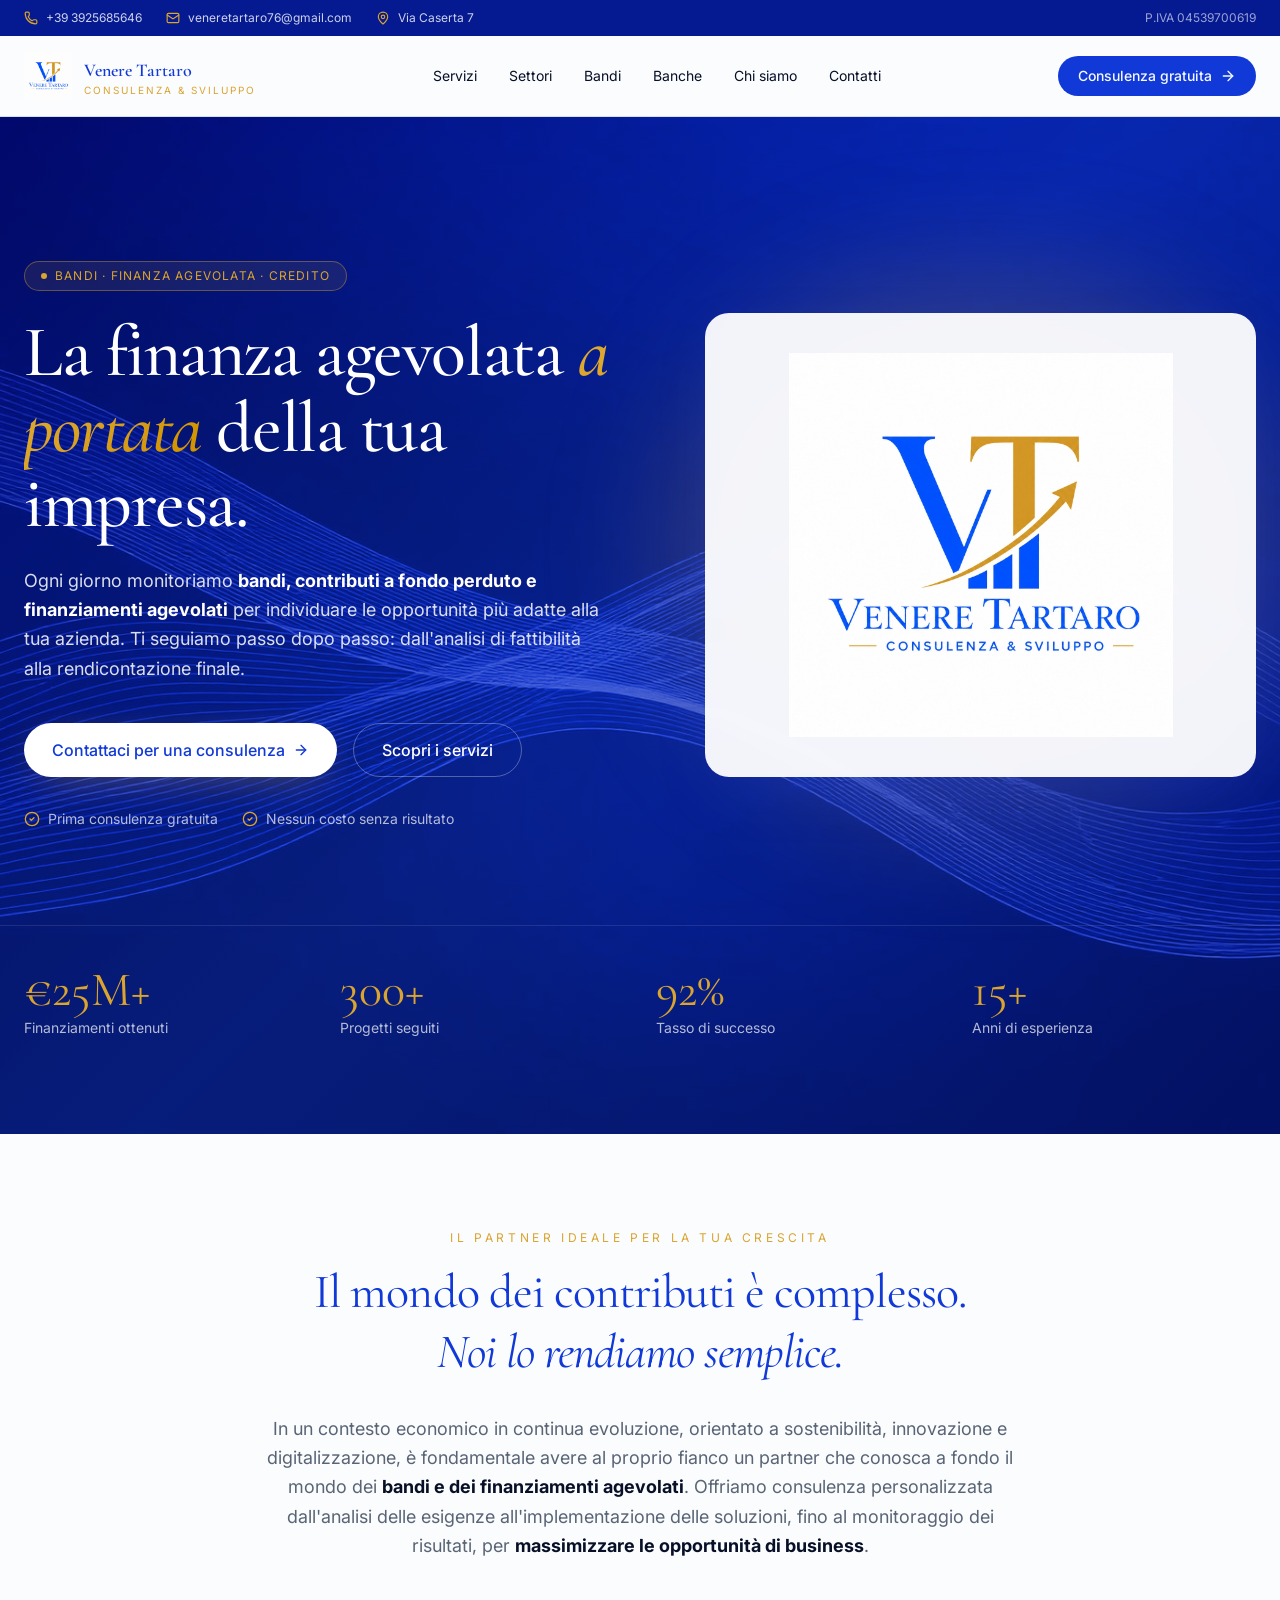
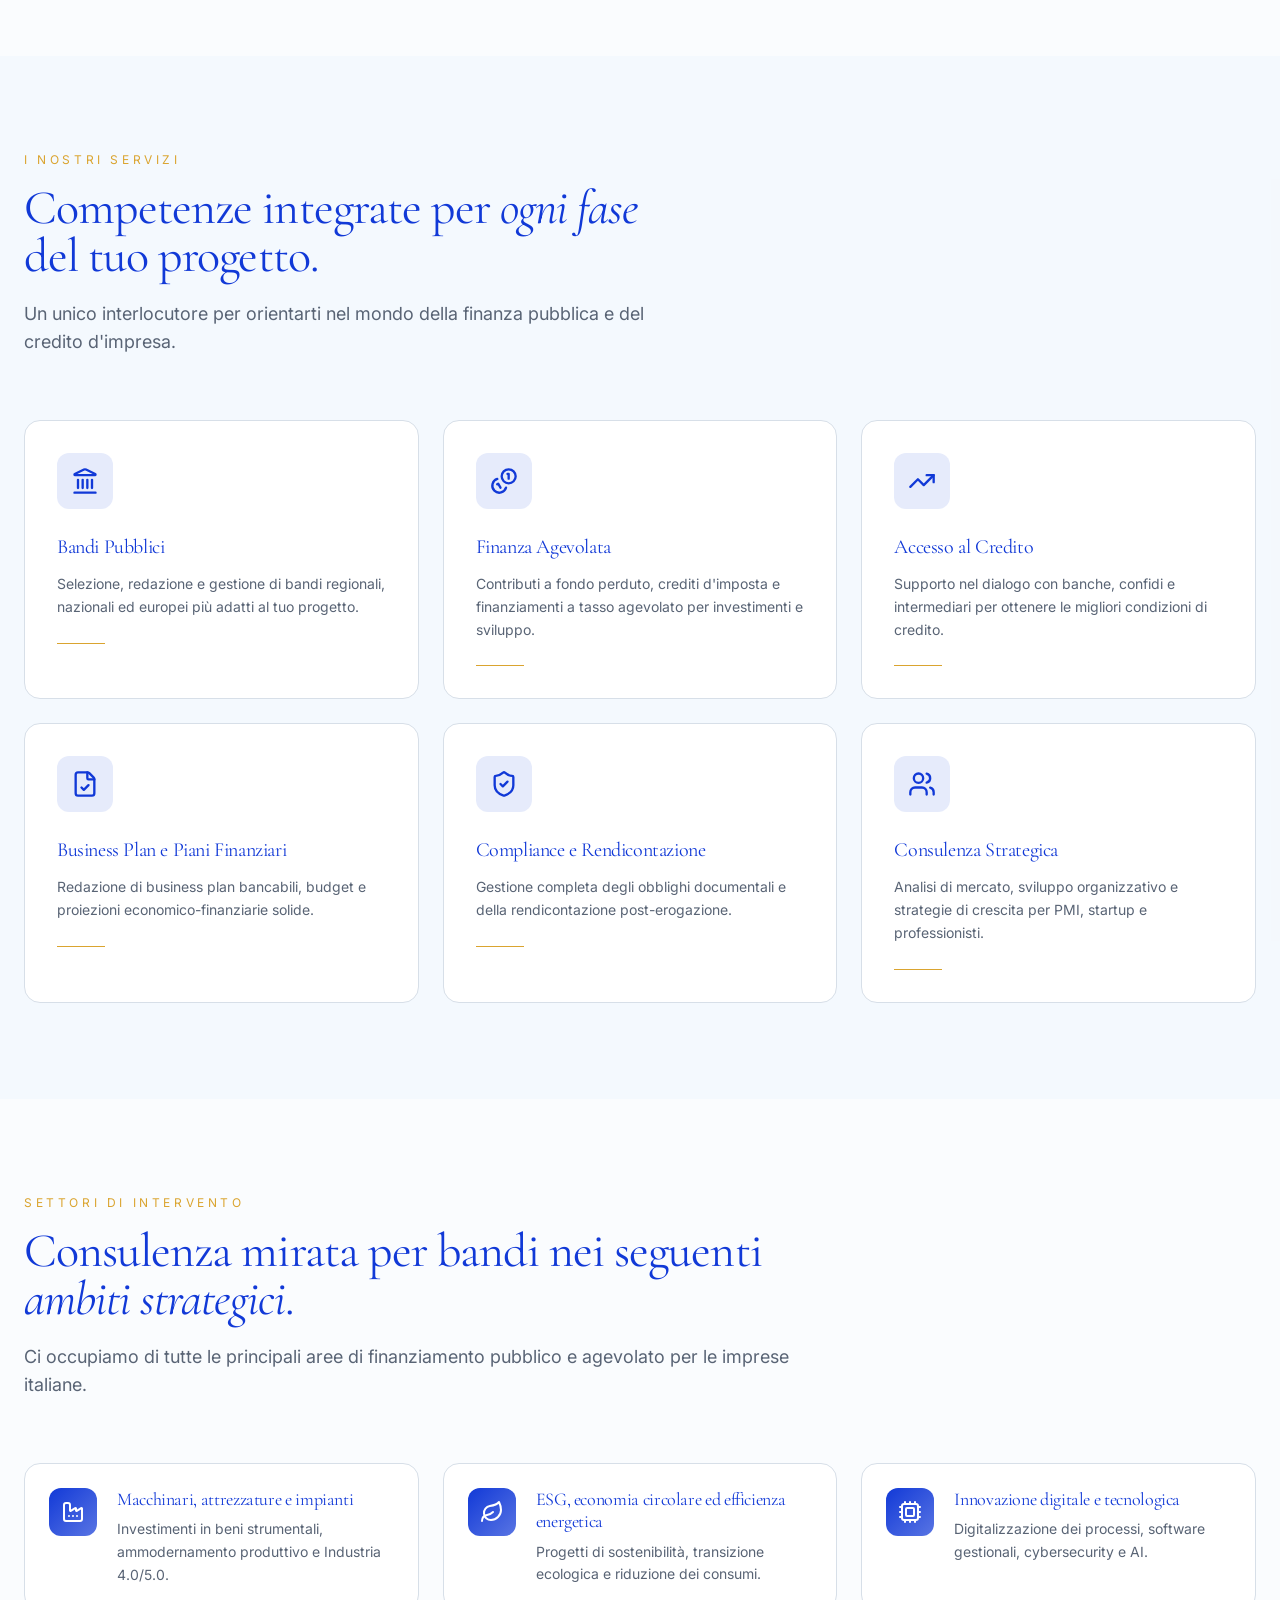
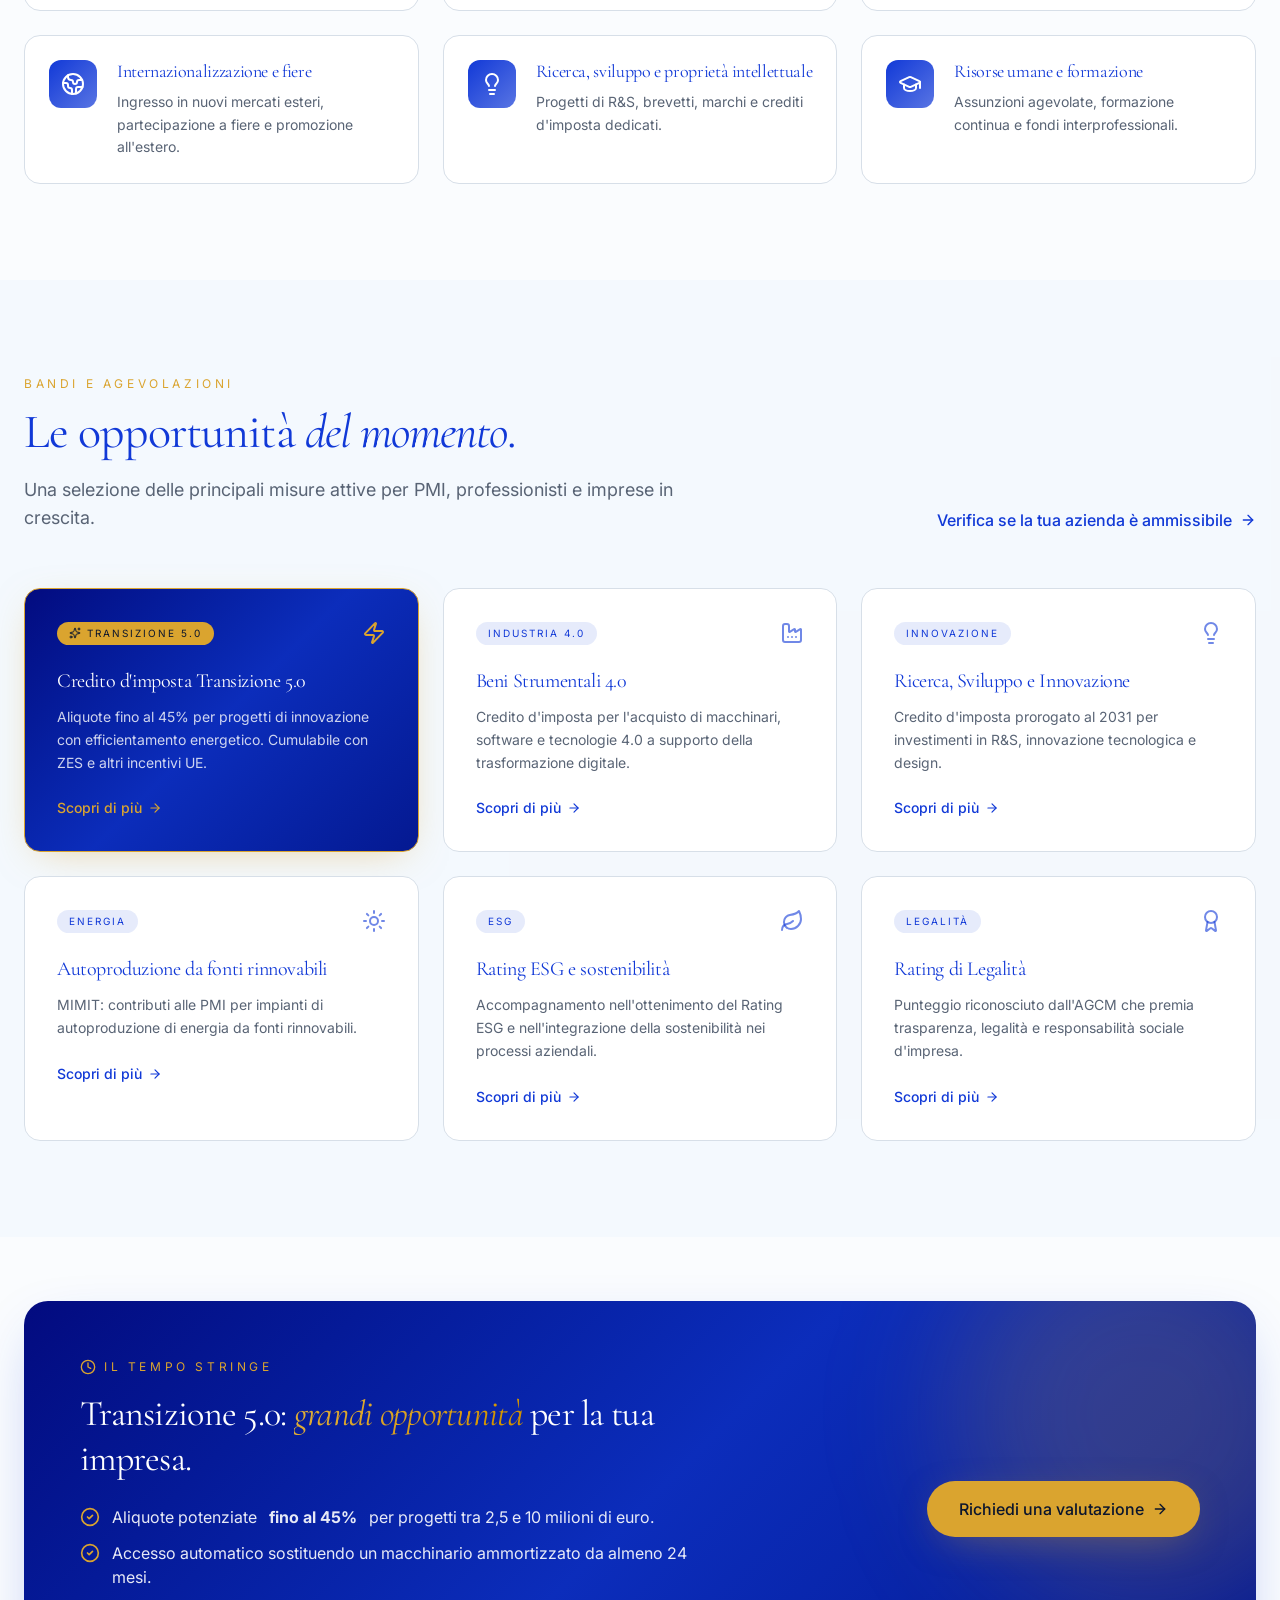
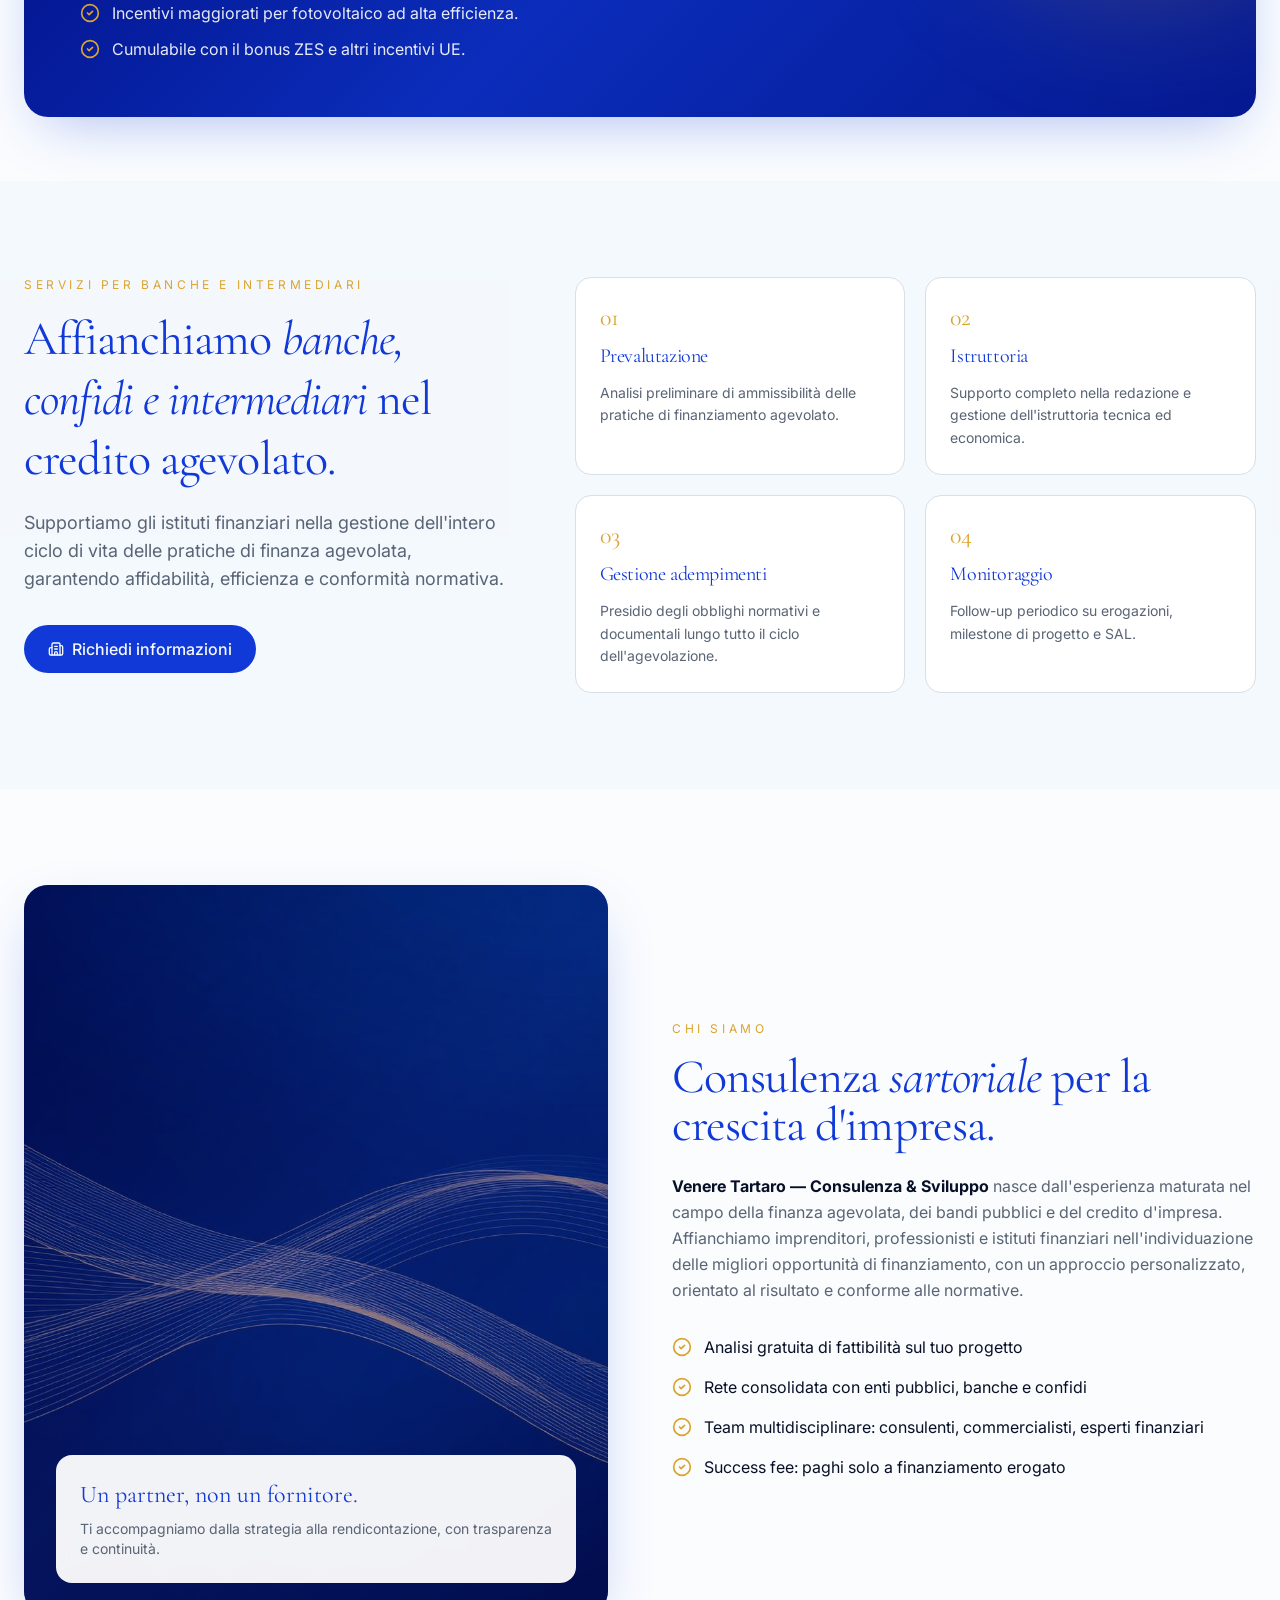
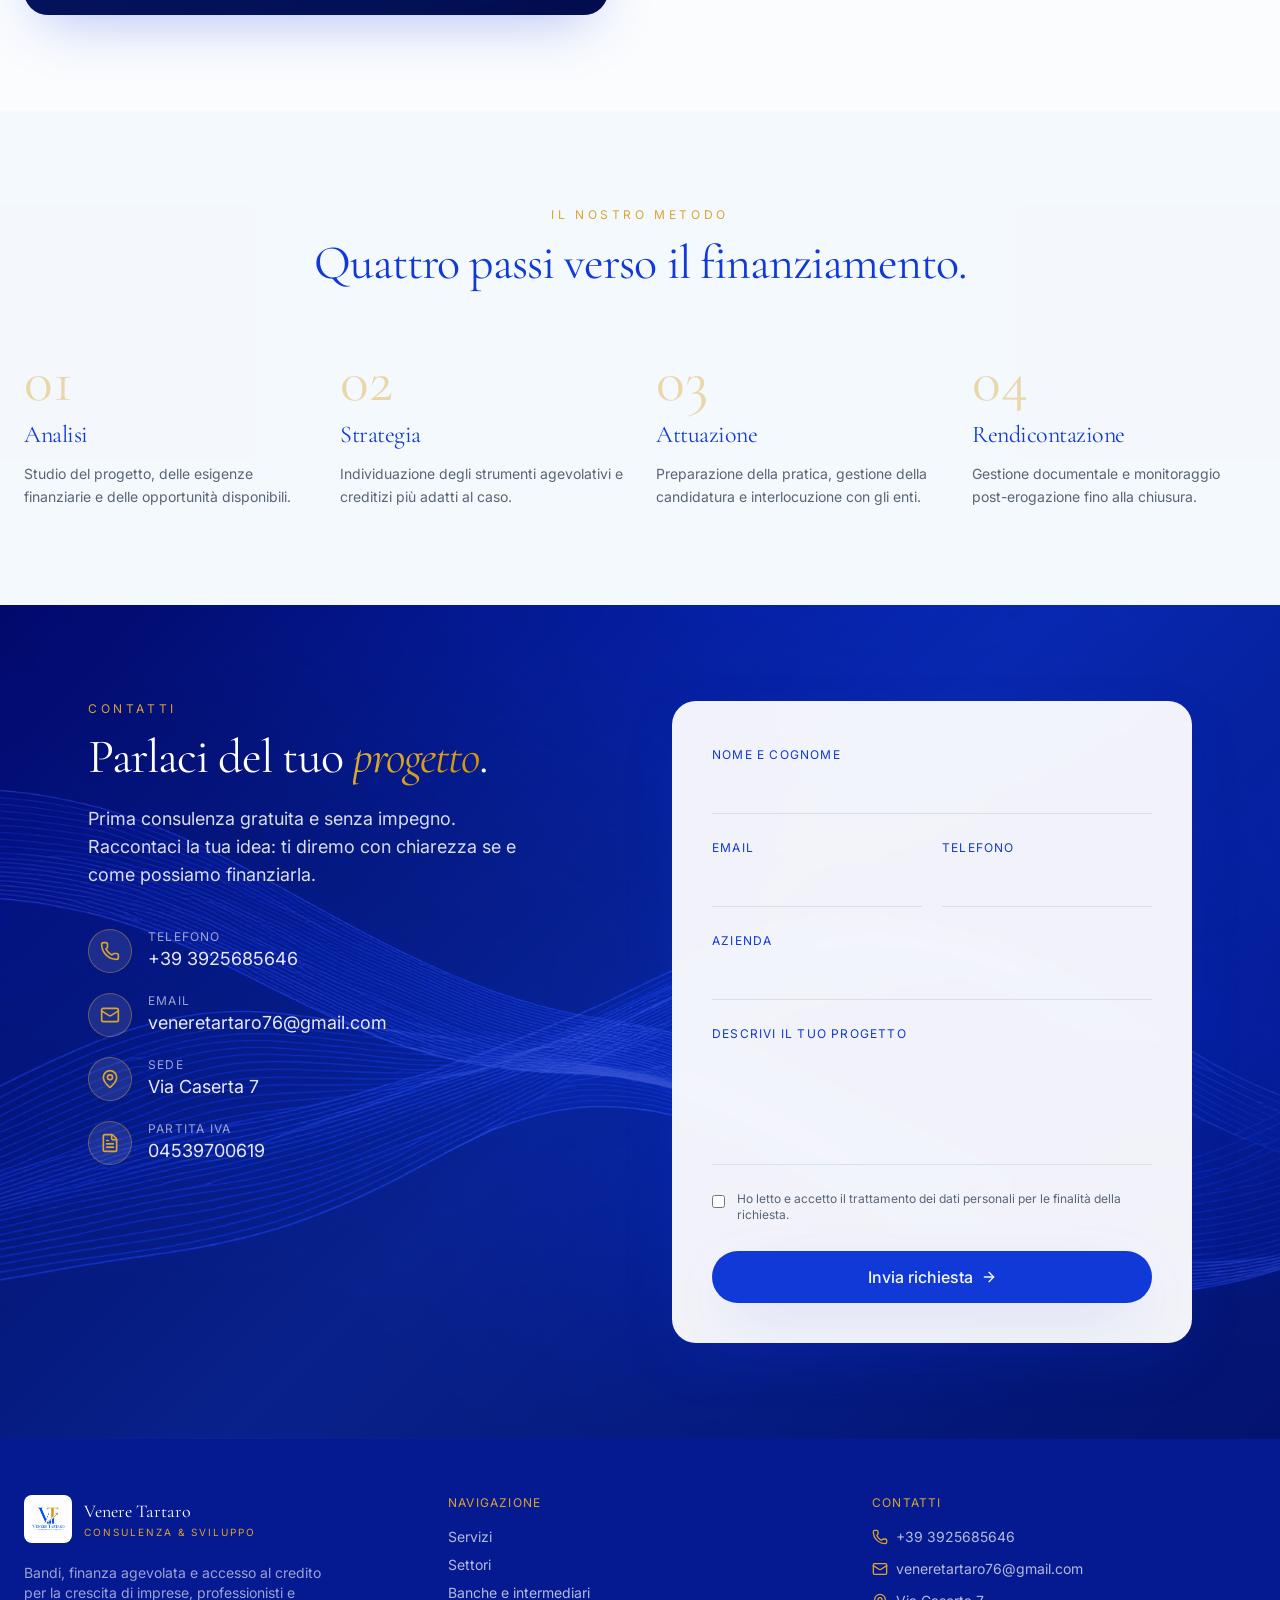
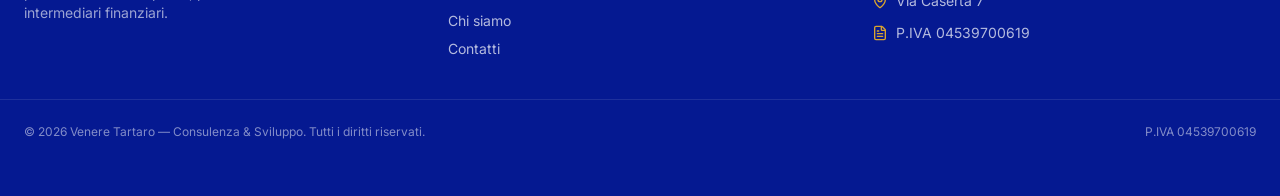
==== commit ac423081: "Form contatti funzionante via FormSubmit + email nei contatti Il form ora invia le richieste a vener" ====
--- a/index.html
+++ b/index.html
@@ -1,6 +1,6 @@
-<!DOCTYPE html><html lang="en"><head><meta charSet="utf-8"/><meta name="viewport" content="width=device-width, initial-scale=1"/><link rel="preload" as="image" href="__l5e/assets-v1/22d01331-dd07-49b9-b26c-5f11ca37d838/logo-venere-tartaro.png"/><link rel="preload" as="image" href="assets/hero-bg-BzZILlHI.jpg"/><link rel="stylesheet" href="assets/styles-C8ZHtqy2.css" data-precedence="default"/><link rel="stylesheet" href="https://fonts.googleapis.com/css2?family=Cormorant+Garamond:ital,wght@0,400;0,500;0,600;1,400;1,500&amp;family=Inter:wght@300;400;500;600;700&amp;display=swap" data-precedence="default"/><title>Venere Tartaro — Consulenza &amp; Sviluppo | Bandi, Finanza Agevolata e Credito</title><meta name="twitter:card" content="summary_large_image"/><meta name="twitter:title" content="Venere Tartaro — Consulenza &amp; Sviluppo | Bandi, Finanza Agevolata e Credito"/><meta name="twitter:description" content="Sosteniamo lo sviluppo delle imprese individuando opportunità di accesso a bandi, contributi pubblici, finanza agevolata e credito. Consulenza personalizzata dall&#x27;analisi alla rendicontazione."/><meta property="og:image" content="https://albertobortolottoit.github.io/veneretartaro/assets/hero-bg-BzZILlHI.jpg"/><meta name="twitter:image" content="https://albertobortolottoit.github.io/veneretartaro/assets/hero-bg-BzZILlHI.jpg"/><meta name="description" content="Sosteniamo lo sviluppo delle imprese individuando opportunità di accesso a bandi, contributi pubblici, finanza agevolata e credito. Consulenza personalizzata dall&#x27;analisi alla rendicontazione."/><meta property="og:title" content="Venere Tartaro — Consulenza &amp; Sviluppo | Bandi, Finanza Agevolata e Credito"/><meta property="og:description" content="Sosteniamo lo sviluppo delle imprese individuando opportunità di accesso a bandi, contributi pubblici, finanza agevolata e credito. Consulenza personalizzata dall&#x27;analisi alla rendicontazione."/><meta property="og:type" content="website"/><meta property="og:url" content="https://albertobortolottoit.github.io/veneretartaro/"/><link rel="preconnect" href="https://fonts.googleapis.com"/><link rel="preconnect" href="https://fonts.gstatic.com" crossorigin="anonymous"/><link rel="icon" href="favicon.ico" type="image/x-icon"/><link rel="canonical" href="https://albertobortolottoit.github.io/veneretartaro/"/>
+<!DOCTYPE html><html lang="en"><head><meta charSet="utf-8"/><meta name="viewport" content="width=device-width, initial-scale=1"/><link rel="preload" as="image" href="assets/logo-venere-tartaro.png"/><link rel="preload" as="image" href="assets/hero-bg-BzZILlHI.jpg"/><link rel="stylesheet" href="assets/styles-C8ZHtqy2.css" data-precedence="default"/><link rel="stylesheet" href="https://fonts.googleapis.com/css2?family=Cormorant+Garamond:ital,wght@0,400;0,500;0,600;1,400;1,500&amp;family=Inter:wght@300;400;500;600;700&amp;display=swap" data-precedence="default"/><title>Venere Tartaro — Consulenza &amp; Sviluppo | Bandi, Finanza Agevolata e Credito</title><meta name="twitter:card" content="summary_large_image"/><meta name="twitter:title" content="Venere Tartaro — Consulenza &amp; Sviluppo | Bandi, Finanza Agevolata e Credito"/><meta name="twitter:description" content="Sosteniamo lo sviluppo delle imprese individuando opportunità di accesso a bandi, contributi pubblici, finanza agevolata e credito. Consulenza personalizzata dall&#x27;analisi alla rendicontazione."/><meta property="og:image" content="https://albertobortolottoit.github.io/veneretartaro/assets/hero-bg-BzZILlHI.jpg"/><meta name="twitter:image" content="https://albertobortolottoit.github.io/veneretartaro/assets/hero-bg-BzZILlHI.jpg"/><meta name="description" content="Sosteniamo lo sviluppo delle imprese individuando opportunità di accesso a bandi, contributi pubblici, finanza agevolata e credito. Consulenza personalizzata dall&#x27;analisi alla rendicontazione."/><meta property="og:title" content="Venere Tartaro — Consulenza &amp; Sviluppo | Bandi, Finanza Agevolata e Credito"/><meta property="og:description" content="Sosteniamo lo sviluppo delle imprese individuando opportunità di accesso a bandi, contributi pubblici, finanza agevolata e credito. Consulenza personalizzata dall&#x27;analisi alla rendicontazione."/><meta property="og:type" content="website"/><meta property="og:url" content="https://albertobortolottoit.github.io/veneretartaro/"/><link rel="preconnect" href="https://fonts.googleapis.com"/><link rel="preconnect" href="https://fonts.gstatic.com" crossorigin="anonymous"/><link rel="icon" href="favicon.ico" type="image/x-icon"/><link rel="canonical" href="https://albertobortolottoit.github.io/veneretartaro/"/>
 
-</head><body><!--$--><div class="min-h-screen bg-background text-foreground"><div class="hidden md:block bg-navy text-white/80 text-xs" style="background-color:var(--navy)"><div class="max-w-7xl mx-auto px-6 h-9 flex items-center justify-between"><div class="flex items-center gap-6"><a href="tel:+393925685646" class="flex items-center gap-2 hover:text-gold transition"><svg xmlns="http://www.w3.org/2000/svg" width="24" height="24" viewBox="0 0 24 24" fill="none" stroke="currentColor" stroke-width="2" stroke-linecap="round" stroke-linejoin="round" class="lucide lucide-phone w-3.5 h-3.5 text-gold" aria-hidden="true"><path d="M13.832 16.568a1 1 0 0 0 1.213-.303l.355-.465A2 2 0 0 1 17 15h3a2 2 0 0 1 2 2v3a2 2 0 0 1-2 2A18 18 0 0 1 2 4a2 2 0 0 1 2-2h3a2 2 0 0 1 2 2v3a2 2 0 0 1-.8 1.6l-.468.351a1 1 0 0 0-.292 1.233 14 14 0 0 0 6.392 6.384"></path></svg> <!-- -->+39 3925685646</a><span class="flex items-center gap-2"><svg xmlns="http://www.w3.org/2000/svg" width="24" height="24" viewBox="0 0 24 24" fill="none" stroke="currentColor" stroke-width="2" stroke-linecap="round" stroke-linejoin="round" class="lucide lucide-map-pin w-3.5 h-3.5 text-gold" aria-hidden="true"><path d="M20 10c0 4.993-5.539 10.193-7.399 11.799a1 1 0 0 1-1.202 0C9.539 20.193 4 14.993 4 10a8 8 0 0 1 16 0"></path><circle cx="12" cy="10" r="3"></circle></svg> <!-- -->Via Caserta 7</span></div><span class="text-white/60">P.IVA <!-- -->04539700619</span></div></div><header class="sticky top-0 inset-x-0 z-50 backdrop-blur-md bg-background/90 border-b border-border"><div class="max-w-7xl mx-auto px-6 h-20 flex items-center justify-between"><a href="index.html#top" class="flex items-center gap-3"><img src="__l5e/assets-v1/22d01331-dd07-49b9-b26c-5f11ca37d838/logo-venere-tartaro.png" alt="Venere Tartaro Consulenza &amp; Sviluppo" class="h-12 w-12 object-contain"/><div class="hidden sm:block leading-tight"><div class="font-display text-lg text-primary font-semibold">Venere Tartaro</div><div class="text-[10px] tracking-[0.2em] uppercase text-gold">Consulenza &amp; Sviluppo</div></div></a><nav class="hidden md:flex items-center gap-8 text-sm"><a href="index.html#servizi" class="hover:text-primary transition">Servizi</a><a href="index.html#settori" class="hover:text-primary transition">Settori</a><a href="index.html#bandi" class="hover:text-primary transition">Bandi</a><a href="index.html#banche" class="hover:text-primary transition">Banche</a><a href="index.html#chi-siamo" class="hover:text-primary transition">Chi siamo</a><a href="index.html#contatti" class="hover:text-primary transition">Contatti</a></nav><a href="index.html#contatti" class="inline-flex items-center gap-2 rounded-full bg-primary text-primary-foreground px-5 py-2.5 text-sm font-medium hover:opacity-90 transition shadow-elegant">Consulenza gratuita<svg xmlns="http://www.w3.org/2000/svg" width="24" height="24" viewBox="0 0 24 24" fill="none" stroke="currentColor" stroke-width="2" stroke-linecap="round" stroke-linejoin="round" class="lucide lucide-arrow-right w-4 h-4" aria-hidden="true"><path d="M5 12h14"></path><path d="m12 5 7 7-7 7"></path></svg></a></div></header><section id="top" class="relative pt-20 pb-24 overflow-hidden bg-hero text-white"><img src="assets/hero-bg-BzZILlHI.jpg" alt="" width="1920" height="1080" class="absolute inset-0 w-full h-full object-cover opacity-40 mix-blend-luminosity"/><div class="relative max-w-7xl mx-auto px-6 pt-16 grid lg:grid-cols-[1.15fr_1fr] gap-12 items-center"><div><div class="inline-flex items-center gap-2 rounded-full border border-gold/40 bg-gold/10 px-4 py-1.5 text-xs tracking-widest uppercase text-gold mb-6"><span class="w-1.5 h-1.5 rounded-full bg-gold"></span>Bandi · Finanza Agevolata · Credito</div><h1 class="font-display text-5xl md:text-6xl xl:text-7xl leading-[1.05] font-medium">La finanza agevolata <span class="italic text-gradient-gold">a portata</span> della tua impresa.</h1><p class="mt-6 text-lg text-white/85 max-w-xl leading-relaxed">Ogni giorno monitoriamo <strong class="text-white">bandi, contributi a fondo perduto e finanziamenti agevolati</strong> <!-- -->per individuare le opportunità più adatte alla tua azienda. Ti seguiamo passo dopo passo: dall&#x27;analisi di fattibilità alla rendicontazione finale.</p><div class="mt-10 flex flex-wrap gap-4"><a href="index.html#contatti" class="inline-flex items-center gap-2 rounded-full bg-white text-primary px-7 py-3.5 font-medium hover:bg-gold hover:text-gold-foreground transition shadow-gold">Contattaci per una consulenza <svg xmlns="http://www.w3.org/2000/svg" width="24" height="24" viewBox="0 0 24 24" fill="none" stroke="currentColor" stroke-width="2" stroke-linecap="round" stroke-linejoin="round" class="lucide lucide-arrow-right w-4 h-4" aria-hidden="true"><path d="M5 12h14"></path><path d="m12 5 7 7-7 7"></path></svg></a><a href="index.html#servizi" class="inline-flex items-center gap-2 rounded-full border border-white/30 px-7 py-3.5 font-medium hover:bg-white/10 transition">Scopri i servizi</a></div><div class="mt-8 flex flex-wrap items-center gap-6 text-sm text-white/70"><span class="flex items-center gap-2"><svg xmlns="http://www.w3.org/2000/svg" width="24" height="24" viewBox="0 0 24 24" fill="none" stroke="currentColor" stroke-width="2" stroke-linecap="round" stroke-linejoin="round" class="lucide lucide-circle-check w-4 h-4 text-gold" aria-hidden="true"><circle cx="12" cy="12" r="10"></circle><path d="m9 12 2 2 4-4"></path></svg> Prima consulenza gratuita</span><span class="flex items-center gap-2"><svg xmlns="http://www.w3.org/2000/svg" width="24" height="24" viewBox="0 0 24 24" fill="none" stroke="currentColor" stroke-width="2" stroke-linecap="round" stroke-linejoin="round" class="lucide lucide-circle-check w-4 h-4 text-gold" aria-hidden="true"><circle cx="12" cy="12" r="10"></circle><path d="m9 12 2 2 4-4"></path></svg> Nessun costo senza risultato</span></div></div><div class="relative"><div class="absolute -inset-8 bg-gold/20 blur-3xl rounded-full" aria-hidden="true"></div><div class="relative rounded-3xl bg-white/95 backdrop-blur p-10 shadow-elegant"><img src="__l5e/assets-v1/22d01331-dd07-49b9-b26c-5f11ca37d838/logo-venere-tartaro.png" alt="Logo Venere Tartaro" class="w-full max-w-sm mx-auto"/></div></div></div><div class="relative max-w-7xl mx-auto px-6 mt-24 grid grid-cols-2 md:grid-cols-4 gap-8 border-t border-white/10 pt-10"><div><div class="font-display text-4xl md:text-5xl text-gold">€25M+</div><div class="text-sm text-white/70 mt-1">Finanziamenti ottenuti</div></div><div><div class="font-display text-4xl md:text-5xl text-gold">300+</div><div class="text-sm text-white/70 mt-1">Progetti seguiti</div></div><div><div class="font-display text-4xl md:text-5xl text-gold">92%</div><div class="text-sm text-white/70 mt-1">Tasso di successo</div></div><div><div class="font-display text-4xl md:text-5xl text-gold">15+</div><div class="text-sm text-white/70 mt-1">Anni di esperienza</div></div></div></section><section class="py-24"><div class="max-w-5xl mx-auto px-6 text-center"><div class="text-xs tracking-[0.3em] uppercase text-gold mb-4">Il partner ideale per la tua crescita</div><h2 class="font-display text-4xl md:text-5xl text-primary leading-tight">Il mondo dei contributi è complesso.<br/><span class="italic">Noi lo rendiamo semplice.</span></h2><p class="mt-8 text-lg text-muted-foreground leading-relaxed max-w-3xl mx-auto">In un contesto economico in continua evoluzione, orientato a sostenibilità, innovazione e digitalizzazione, è fondamentale avere al proprio fianco un partner che conosca a fondo il mondo dei <strong class="text-foreground">bandi e dei finanziamenti agevolati</strong>. Offriamo consulenza personalizzata dall&#x27;analisi delle esigenze all&#x27;implementazione delle soluzioni, fino al monitoraggio dei risultati, per <strong class="text-foreground">massimizzare le opportunità di business</strong>.</p></div></section><section id="servizi" class="py-24 bg-secondary/40"><div class="max-w-7xl mx-auto px-6"><div class="max-w-2xl"><div class="text-xs tracking-[0.3em] uppercase text-gold mb-4">I nostri servizi</div><h2 class="font-display text-4xl md:text-5xl text-primary">Competenze integrate per <span class="italic">ogni fase</span> del tuo progetto.</h2><p class="mt-5 text-muted-foreground text-lg">Un unico interlocutore per orientarti nel mondo della finanza pubblica e del credito d&#x27;impresa.</p></div><div class="grid md:grid-cols-2 lg:grid-cols-3 gap-6 mt-16"><div class="group relative rounded-2xl border border-border bg-card p-8 hover:shadow-card hover:-translate-y-1 transition-all duration-300"><div class="inline-flex items-center justify-center w-14 h-14 rounded-xl bg-primary/10 text-primary group-hover:bg-gold group-hover:text-gold-foreground transition-colors"><svg xmlns="http://www.w3.org/2000/svg" width="24" height="24" viewBox="0 0 24 24" fill="none" stroke="currentColor" stroke-width="2" stroke-linecap="round" stroke-linejoin="round" class="lucide lucide-landmark w-7 h-7" aria-hidden="true"><path d="M10 18v-7"></path><path d="M11.12 2.198a2 2 0 0 1 1.76.006l7.866 3.847c.476.233.31.949-.22.949H3.474c-.53 0-.695-.716-.22-.949z"></path><path d="M14 18v-7"></path><path d="M18 18v-7"></path><path d="M3 22h18"></path><path d="M6 18v-7"></path></svg></div><h3 class="mt-6 text-xl font-display text-primary">Bandi Pubblici</h3><p class="mt-3 text-muted-foreground leading-relaxed text-sm">Selezione, redazione e gestione di bandi regionali, nazionali ed europei più adatti al tuo progetto.</p><div class="mt-6 h-px w-12 bg-gold"></div></div><div class="group relative rounded-2xl border border-border bg-card p-8 hover:shadow-card hover:-translate-y-1 transition-all duration-300"><div class="inline-flex items-center justify-center w-14 h-14 rounded-xl bg-primary/10 text-primary group-hover:bg-gold group-hover:text-gold-foreground transition-colors"><svg xmlns="http://www.w3.org/2000/svg" width="24" height="24" viewBox="0 0 24 24" fill="none" stroke="currentColor" stroke-width="2" stroke-linecap="round" stroke-linejoin="round" class="lucide lucide-coins w-7 h-7" aria-hidden="true"><path d="M13.744 17.736a6 6 0 1 1-7.48-7.48"></path><path d="M15 6h1v4"></path><path d="m6.134 14.768.866-.5 2 3.464"></path><circle cx="16" cy="8" r="6"></circle></svg></div><h3 class="mt-6 text-xl font-display text-primary">Finanza Agevolata</h3><p class="mt-3 text-muted-foreground leading-relaxed text-sm">Contributi a fondo perduto, crediti d&#x27;imposta e finanziamenti a tasso agevolato per investimenti e sviluppo.</p><div class="mt-6 h-px w-12 bg-gold"></div></div><div class="group relative rounded-2xl border border-border bg-card p-8 hover:shadow-card hover:-translate-y-1 transition-all duration-300"><div class="inline-flex items-center justify-center w-14 h-14 rounded-xl bg-primary/10 text-primary group-hover:bg-gold group-hover:text-gold-foreground transition-colors"><svg xmlns="http://www.w3.org/2000/svg" width="24" height="24" viewBox="0 0 24 24" fill="none" stroke="currentColor" stroke-width="2" stroke-linecap="round" stroke-linejoin="round" class="lucide lucide-trending-up w-7 h-7" aria-hidden="true"><path d="M16 7h6v6"></path><path d="m22 7-8.5 8.5-5-5L2 17"></path></svg></div><h3 class="mt-6 text-xl font-display text-primary">Accesso al Credito</h3><p class="mt-3 text-muted-foreground leading-relaxed text-sm">Supporto nel dialogo con banche, confidi e intermediari per ottenere le migliori condizioni di credito.</p><div class="mt-6 h-px w-12 bg-gold"></div></div><div class="group relative rounded-2xl border border-border bg-card p-8 hover:shadow-card hover:-translate-y-1 transition-all duration-300"><div class="inline-flex items-center justify-center w-14 h-14 rounded-xl bg-primary/10 text-primary group-hover:bg-gold group-hover:text-gold-foreground transition-colors"><svg xmlns="http://www.w3.org/2000/svg" width="24" height="24" viewBox="0 0 24 24" fill="none" stroke="currentColor" stroke-width="2" stroke-linecap="round" stroke-linejoin="round" class="lucide lucide-file-check w-7 h-7" aria-hidden="true"><path d="M6 22a2 2 0 0 1-2-2V4a2 2 0 0 1 2-2h8a2.4 2.4 0 0 1 1.704.706l3.588 3.588A2.4 2.4 0 0 1 20 8v12a2 2 0 0 1-2 2z"></path><path d="M14 2v5a1 1 0 0 0 1 1h5"></path><path d="m9 15 2 2 4-4"></path></svg></div><h3 class="mt-6 text-xl font-display text-primary">Business Plan e Piani Finanziari</h3><p class="mt-3 text-muted-foreground leading-relaxed text-sm">Redazione di business plan bancabili, budget e proiezioni economico-finanziarie solide.</p><div class="mt-6 h-px w-12 bg-gold"></div></div><div class="group relative rounded-2xl border border-border bg-card p-8 hover:shadow-card hover:-translate-y-1 transition-all duration-300"><div class="inline-flex items-center justify-center w-14 h-14 rounded-xl bg-primary/10 text-primary group-hover:bg-gold group-hover:text-gold-foreground transition-colors"><svg xmlns="http://www.w3.org/2000/svg" width="24" height="24" viewBox="0 0 24 24" fill="none" stroke="currentColor" stroke-width="2" stroke-linecap="round" stroke-linejoin="round" class="lucide lucide-shield-check w-7 h-7" aria-hidden="true"><path d="M20 13c0 5-3.5 7.5-7.66 8.95a1 1 0 0 1-.67-.01C7.5 20.5 4 18 4 13V6a1 1 0 0 1 1-1c2 0 4.5-1.2 6.24-2.72a1.17 1.17 0 0 1 1.52 0C14.51 3.81 17 5 19 5a1 1 0 0 1 1 1z"></path><path d="m9 12 2 2 4-4"></path></svg></div><h3 class="mt-6 text-xl font-display text-primary">Compliance e Rendicontazione</h3><p class="mt-3 text-muted-foreground leading-relaxed text-sm">Gestione completa degli obblighi documentali e della rendicontazione post-erogazione.</p><div class="mt-6 h-px w-12 bg-gold"></div></div><div class="group relative rounded-2xl border border-border bg-card p-8 hover:shadow-card hover:-translate-y-1 transition-all duration-300"><div class="inline-flex items-center justify-center w-14 h-14 rounded-xl bg-primary/10 text-primary group-hover:bg-gold group-hover:text-gold-foreground transition-colors"><svg xmlns="http://www.w3.org/2000/svg" width="24" height="24" viewBox="0 0 24 24" fill="none" stroke="currentColor" stroke-width="2" stroke-linecap="round" stroke-linejoin="round" class="lucide lucide-users w-7 h-7" aria-hidden="true"><path d="M16 21v-2a4 4 0 0 0-4-4H6a4 4 0 0 0-4 4v2"></path><path d="M16 3.128a4 4 0 0 1 0 7.744"></path><path d="M22 21v-2a4 4 0 0 0-3-3.87"></path><circle cx="9" cy="7" r="4"></circle></svg></div><h3 class="mt-6 text-xl font-display text-primary">Consulenza Strategica</h3><p class="mt-3 text-muted-foreground leading-relaxed text-sm">Analisi di mercato, sviluppo organizzativo e strategie di crescita per PMI, startup e professionisti.</p><div class="mt-6 h-px w-12 bg-gold"></div></div></div></div></section><section id="settori" class="py-24"><div class="max-w-7xl mx-auto px-6"><div class="max-w-3xl"><div class="text-xs tracking-[0.3em] uppercase text-gold mb-4">Settori di intervento</div><h2 class="font-display text-4xl md:text-5xl text-primary">Consulenza mirata per bandi nei seguenti <span class="italic">ambiti strategici</span>.</h2><p class="mt-5 text-muted-foreground text-lg">Ci occupiamo di tutte le principali aree di finanziamento pubblico e agevolato per le imprese italiane.</p></div><div class="grid sm:grid-cols-2 lg:grid-cols-3 gap-6 mt-16"><div class="group flex gap-5 rounded-2xl border border-border bg-card p-6 hover:border-gold hover:shadow-card transition-all"><div class="flex-shrink-0 w-12 h-12 rounded-xl bg-gradient-to-br from-primary to-primary/70 text-white flex items-center justify-center"><svg xmlns="http://www.w3.org/2000/svg" width="24" height="24" viewBox="0 0 24 24" fill="none" stroke="currentColor" stroke-width="2" stroke-linecap="round" stroke-linejoin="round" class="lucide lucide-factory w-6 h-6" aria-hidden="true"><path d="M12 16h.01"></path><path d="M16 16h.01"></path><path d="M3 19a2 2 0 0 0 2 2h14a2 2 0 0 0 2-2V8.5a.5.5 0 0 0-.769-.422l-4.462 2.844A.5.5 0 0 1 15 10.5v-2a.5.5 0 0 0-.769-.422L9.77 10.922A.5.5 0 0 1 9 10.5V5a2 2 0 0 0-2-2H5a2 2 0 0 0-2 2z"></path><path d="M8 16h.01"></path></svg></div><div><h3 class="font-display text-lg text-primary leading-tight">Macchinari, attrezzature e impianti</h3><p class="mt-2 text-sm text-muted-foreground leading-relaxed">Investimenti in beni strumentali, ammodernamento produttivo e Industria 4.0/5.0.</p></div></div><div class="group flex gap-5 rounded-2xl border border-border bg-card p-6 hover:border-gold hover:shadow-card transition-all"><div class="flex-shrink-0 w-12 h-12 rounded-xl bg-gradient-to-br from-primary to-primary/70 text-white flex items-center justify-center"><svg xmlns="http://www.w3.org/2000/svg" width="24" height="24" viewBox="0 0 24 24" fill="none" stroke="currentColor" stroke-width="2" stroke-linecap="round" stroke-linejoin="round" class="lucide lucide-leaf w-6 h-6" aria-hidden="true"><path d="M11 20A7 7 0 0 1 9.8 6.1C15.5 5 17 4.48 19 2c1 2 2 4.18 2 8 0 5.5-4.78 10-10 10Z"></path><path d="M2 21c0-3 1.85-5.36 5.08-6C9.5 14.52 12 13 13 12"></path></svg></div><div><h3 class="font-display text-lg text-primary leading-tight">ESG, economia circolare ed efficienza energetica</h3><p class="mt-2 text-sm text-muted-foreground leading-relaxed">Progetti di sostenibilità, transizione ecologica e riduzione dei consumi.</p></div></div><div class="group flex gap-5 rounded-2xl border border-border bg-card p-6 hover:border-gold hover:shadow-card transition-all"><div class="flex-shrink-0 w-12 h-12 rounded-xl bg-gradient-to-br from-primary to-primary/70 text-white flex items-center justify-center"><svg xmlns="http://www.w3.org/2000/svg" width="24" height="24" viewBox="0 0 24 24" fill="none" stroke="currentColor" stroke-width="2" stroke-linecap="round" stroke-linejoin="round" class="lucide lucide-cpu w-6 h-6" aria-hidden="true"><path d="M12 20v2"></path><path d="M12 2v2"></path><path d="M17 20v2"></path><path d="M17 2v2"></path><path d="M2 12h2"></path><path d="M2 17h2"></path><path d="M2 7h2"></path><path d="M20 12h2"></path><path d="M20 17h2"></path><path d="M20 7h2"></path><path d="M7 20v2"></path><path d="M7 2v2"></path><rect x="4" y="4" width="16" height="16" rx="2"></rect><rect x="8" y="8" width="8" height="8" rx="1"></rect></svg></div><div><h3 class="font-display text-lg text-primary leading-tight">Innovazione digitale e tecnologica</h3><p class="mt-2 text-sm text-muted-foreground leading-relaxed">Digitalizzazione dei processi, software gestionali, cybersecurity e AI.</p></div></div><div class="group flex gap-5 rounded-2xl border border-border bg-card p-6 hover:border-gold hover:shadow-card transition-all"><div class="flex-shrink-0 w-12 h-12 rounded-xl bg-gradient-to-br from-primary to-primary/70 text-white flex items-center justify-center"><svg xmlns="http://www.w3.org/2000/svg" width="24" height="24" viewBox="0 0 24 24" fill="none" stroke="currentColor" stroke-width="2" stroke-linecap="round" stroke-linejoin="round" class="lucide lucide-earth w-6 h-6" aria-hidden="true"><path d="M21.54 15H17a2 2 0 0 0-2 2v4.54"></path><path d="M7 3.34V5a3 3 0 0 0 3 3a2 2 0 0 1 2 2c0 1.1.9 2 2 2a2 2 0 0 0 2-2c0-1.1.9-2 2-2h3.17"></path><path d="M11 21.95V18a2 2 0 0 0-2-2a2 2 0 0 1-2-2v-1a2 2 0 0 0-2-2H2.05"></path><circle cx="12" cy="12" r="10"></circle></svg></div><div><h3 class="font-display text-lg text-primary leading-tight">Internazionalizzazione e fiere</h3><p class="mt-2 text-sm text-muted-foreground leading-relaxed">Ingresso in nuovi mercati esteri, partecipazione a fiere e promozione all&#x27;estero.</p></div></div><div class="group flex gap-5 rounded-2xl border border-border bg-card p-6 hover:border-gold hover:shadow-card transition-all"><div class="flex-shrink-0 w-12 h-12 rounded-xl bg-gradient-to-br from-primary to-primary/70 text-white flex items-center justify-center"><svg xmlns="http://www.w3.org/2000/svg" width="24" height="24" viewBox="0 0 24 24" fill="none" stroke="currentColor" stroke-width="2" stroke-linecap="round" stroke-linejoin="round" class="lucide lucide-lightbulb w-6 h-6" aria-hidden="true"><path d="M15 14c.2-1 .7-1.7 1.5-2.5 1-.9 1.5-2.2 1.5-3.5A6 6 0 0 0 6 8c0 1 .2 2.2 1.5 3.5.7.7 1.3 1.5 1.5 2.5"></path><path d="M9 18h6"></path><path d="M10 22h4"></path></svg></div><div><h3 class="font-display text-lg text-primary leading-tight">Ricerca, sviluppo e proprietà intellettuale</h3><p class="mt-2 text-sm text-muted-foreground leading-relaxed">Progetti di R&amp;S, brevetti, marchi e crediti d&#x27;imposta dedicati.</p></div></div><div class="group flex gap-5 rounded-2xl border border-border bg-card p-6 hover:border-gold hover:shadow-card transition-all"><div class="flex-shrink-0 w-12 h-12 rounded-xl bg-gradient-to-br from-primary to-primary/70 text-white flex items-center justify-center"><svg xmlns="http://www.w3.org/2000/svg" width="24" height="24" viewBox="0 0 24 24" fill="none" stroke="currentColor" stroke-width="2" stroke-linecap="round" stroke-linejoin="round" class="lucide lucide-graduation-cap w-6 h-6" aria-hidden="true"><path d="M21.42 10.922a1 1 0 0 0-.019-1.838L12.83 5.18a2 2 0 0 0-1.66 0L2.6 9.08a1 1 0 0 0 0 1.832l8.57 3.908a2 2 0 0 0 1.66 0z"></path><path d="M22 10v6"></path><path d="M6 12.5V16a6 3 0 0 0 12 0v-3.5"></path></svg></div><div><h3 class="font-display text-lg text-primary leading-tight">Risorse umane e formazione</h3><p class="mt-2 text-sm text-muted-foreground leading-relaxed">Assunzioni agevolate, formazione continua e fondi interprofessionali.</p></div></div></div></div></section><section id="bandi" class="py-24 bg-secondary/40"><div class="max-w-7xl mx-auto px-6"><div class="flex flex-col md:flex-row md:items-end md:justify-between gap-6 mb-14"><div class="max-w-2xl"><div class="text-xs tracking-[0.3em] uppercase text-gold mb-4">Bandi e agevolazioni</div><h2 class="font-display text-4xl md:text-5xl text-primary">Le opportunità <span class="italic">del momento</span>.</h2><p class="mt-5 text-muted-foreground text-lg">Una selezione delle principali misure attive per PMI, professionisti e imprese in crescita.</p></div><a href="index.html#contatti" class="inline-flex items-center gap-2 text-primary font-medium hover:text-gold transition">Verifica se la tua azienda è ammissibile <svg xmlns="http://www.w3.org/2000/svg" width="24" height="24" viewBox="0 0 24 24" fill="none" stroke="currentColor" stroke-width="2" stroke-linecap="round" stroke-linejoin="round" class="lucide lucide-arrow-right w-4 h-4" aria-hidden="true"><path d="M5 12h14"></path><path d="m12 5 7 7-7 7"></path></svg></a></div><div class="grid md:grid-cols-2 lg:grid-cols-3 gap-6"><article class="group relative rounded-2xl border p-8 transition-all duration-300 hover:-translate-y-1 hover:shadow-card bg-hero text-white border-gold shadow-gold"><div class="flex items-center justify-between"><span class="inline-flex items-center gap-1.5 text-[10px] tracking-[0.2em] uppercase px-3 py-1 rounded-full bg-gold text-gold-foreground"><svg xmlns="http://www.w3.org/2000/svg" width="24" height="24" viewBox="0 0 24 24" fill="none" stroke="currentColor" stroke-width="2" stroke-linecap="round" stroke-linejoin="round" class="lucide lucide-sparkles w-3 h-3" aria-hidden="true"><path d="M11.017 2.814a1 1 0 0 1 1.966 0l1.051 5.558a2 2 0 0 0 1.594 1.594l5.558 1.051a1 1 0 0 1 0 1.966l-5.558 1.051a2 2 0 0 0-1.594 1.594l-1.051 5.558a1 1 0 0 1-1.966 0l-1.051-5.558a2 2 0 0 0-1.594-1.594l-5.558-1.051a1 1 0 0 1 0-1.966l5.558-1.051a2 2 0 0 0 1.594-1.594z"></path><path d="M20 2v4"></path><path d="M22 4h-4"></path><circle cx="4" cy="20" r="2"></circle></svg> <!-- -->Transizione 5.0</span><svg xmlns="http://www.w3.org/2000/svg" width="24" height="24" viewBox="0 0 24 24" fill="none" stroke="currentColor" stroke-width="2" stroke-linecap="round" stroke-linejoin="round" class="lucide lucide-zap w-6 h-6 text-gold" aria-hidden="true"><path d="M4 14a1 1 0 0 1-.78-1.63l9.9-10.2a.5.5 0 0 1 .86.46l-1.92 6.02A1 1 0 0 0 13 10h7a1 1 0 0 1 .78 1.63l-9.9 10.2a.5.5 0 0 1-.86-.46l1.92-6.02A1 1 0 0 0 11 14z"></path></svg></div><h3 class="mt-6 font-display text-xl leading-tight text-white">Credito d&#x27;imposta Transizione 5.0</h3><p class="mt-3 text-sm leading-relaxed text-white/80">Aliquote fino al 45% per progetti di innovazione con efficientamento energetico. Cumulabile con ZES e altri incentivi UE.</p><a href="index.html#contatti" class="mt-6 inline-flex items-center gap-1.5 text-sm font-medium text-gold transition">Scopri di più <svg xmlns="http://www.w3.org/2000/svg" width="24" height="24" viewBox="0 0 24 24" fill="none" stroke="currentColor" stroke-width="2" stroke-linecap="round" stroke-linejoin="round" class="lucide lucide-arrow-right w-3.5 h-3.5" aria-hidden="true"><path d="M5 12h14"></path><path d="m12 5 7 7-7 7"></path></svg></a></article><article class="group relative rounded-2xl border p-8 transition-all duration-300 hover:-translate-y-1 hover:shadow-card bg-card border-border"><div class="flex items-center justify-between"><span class="inline-flex items-center gap-1.5 text-[10px] tracking-[0.2em] uppercase px-3 py-1 rounded-full bg-primary/10 text-primary"> <!-- -->Industria 4.0</span><svg xmlns="http://www.w3.org/2000/svg" width="24" height="24" viewBox="0 0 24 24" fill="none" stroke="currentColor" stroke-width="2" stroke-linecap="round" stroke-linejoin="round" class="lucide lucide-factory w-6 h-6 text-primary/60" aria-hidden="true"><path d="M12 16h.01"></path><path d="M16 16h.01"></path><path d="M3 19a2 2 0 0 0 2 2h14a2 2 0 0 0 2-2V8.5a.5.5 0 0 0-.769-.422l-4.462 2.844A.5.5 0 0 1 15 10.5v-2a.5.5 0 0 0-.769-.422L9.77 10.922A.5.5 0 0 1 9 10.5V5a2 2 0 0 0-2-2H5a2 2 0 0 0-2 2z"></path><path d="M8 16h.01"></path></svg></div><h3 class="mt-6 font-display text-xl leading-tight text-primary">Beni Strumentali 4.0</h3><p class="mt-3 text-sm leading-relaxed text-muted-foreground">Credito d&#x27;imposta per l&#x27;acquisto di macchinari, software e tecnologie 4.0 a supporto della trasformazione digitale.</p><a href="index.html#contatti" class="mt-6 inline-flex items-center gap-1.5 text-sm font-medium text-primary hover:text-gold transition">Scopri di più <svg xmlns="http://www.w3.org/2000/svg" width="24" height="24" viewBox="0 0 24 24" fill="none" stroke="currentColor" stroke-width="2" stroke-linecap="round" stroke-linejoin="round" class="lucide lucide-arrow-right w-3.5 h-3.5" aria-hidden="true"><path d="M5 12h14"></path><path d="m12 5 7 7-7 7"></path></svg></a></article><article class="group relative rounded-2xl border p-8 transition-all duration-300 hover:-translate-y-1 hover:shadow-card bg-card border-border"><div class="flex items-center justify-between"><span class="inline-flex items-center gap-1.5 text-[10px] tracking-[0.2em] uppercase px-3 py-1 rounded-full bg-primary/10 text-primary"> <!-- -->Innovazione</span><svg xmlns="http://www.w3.org/2000/svg" width="24" height="24" viewBox="0 0 24 24" fill="none" stroke="currentColor" stroke-width="2" stroke-linecap="round" stroke-linejoin="round" class="lucide lucide-lightbulb w-6 h-6 text-primary/60" aria-hidden="true"><path d="M15 14c.2-1 .7-1.7 1.5-2.5 1-.9 1.5-2.2 1.5-3.5A6 6 0 0 0 6 8c0 1 .2 2.2 1.5 3.5.7.7 1.3 1.5 1.5 2.5"></path><path d="M9 18h6"></path><path d="M10 22h4"></path></svg></div><h3 class="mt-6 font-display text-xl leading-tight text-primary">Ricerca, Sviluppo e Innovazione</h3><p class="mt-3 text-sm leading-relaxed text-muted-foreground">Credito d&#x27;imposta prorogato al 2031 per investimenti in R&amp;S, innovazione tecnologica e design.</p><a href="index.html#contatti" class="mt-6 inline-flex items-center gap-1.5 text-sm font-medium text-primary hover:text-gold transition">Scopri di più <svg xmlns="http://www.w3.org/2000/svg" width="24" height="24" viewBox="0 0 24 24" fill="none" stroke="currentColor" stroke-width="2" stroke-linecap="round" stroke-linejoin="round" class="lucide lucide-arrow-right w-3.5 h-3.5" aria-hidden="true"><path d="M5 12h14"></path><path d="m12 5 7 7-7 7"></path></svg></a></article><article class="group relative rounded-2xl border p-8 transition-all duration-300 hover:-translate-y-1 hover:shadow-card bg-card border-border"><div class="flex items-center justify-between"><span class="inline-flex items-center gap-1.5 text-[10px] tracking-[0.2em] uppercase px-3 py-1 rounded-full bg-primary/10 text-primary"> <!-- -->Energia</span><svg xmlns="http://www.w3.org/2000/svg" width="24" height="24" viewBox="0 0 24 24" fill="none" stroke="currentColor" stroke-width="2" stroke-linecap="round" stroke-linejoin="round" class="lucide lucide-sun w-6 h-6 text-primary/60" aria-hidden="true"><circle cx="12" cy="12" r="4"></circle><path d="M12 2v2"></path><path d="M12 20v2"></path><path d="m4.93 4.93 1.41 1.41"></path><path d="m17.66 17.66 1.41 1.41"></path><path d="M2 12h2"></path><path d="M20 12h2"></path><path d="m6.34 17.66-1.41 1.41"></path><path d="m19.07 4.93-1.41 1.41"></path></svg></div><h3 class="mt-6 font-display text-xl leading-tight text-primary">Autoproduzione da fonti rinnovabili</h3><p class="mt-3 text-sm leading-relaxed text-muted-foreground">MIMIT: contributi alle PMI per impianti di autoproduzione di energia da fonti rinnovabili.</p><a href="index.html#contatti" class="mt-6 inline-flex items-center gap-1.5 text-sm font-medium text-primary hover:text-gold transition">Scopri di più <svg xmlns="http://www.w3.org/2000/svg" width="24" height="24" viewBox="0 0 24 24" fill="none" stroke="currentColor" stroke-width="2" stroke-linecap="round" stroke-linejoin="round" class="lucide lucide-arrow-right w-3.5 h-3.5" aria-hidden="true"><path d="M5 12h14"></path><path d="m12 5 7 7-7 7"></path></svg></a></article><article class="group relative rounded-2xl border p-8 transition-all duration-300 hover:-translate-y-1 hover:shadow-card bg-card border-border"><div class="flex items-center justify-between"><span class="inline-flex items-center gap-1.5 text-[10px] tracking-[0.2em] uppercase px-3 py-1 rounded-full bg-primary/10 text-primary"> <!-- -->ESG</span><svg xmlns="http://www.w3.org/2000/svg" width="24" height="24" viewBox="0 0 24 24" fill="none" stroke="currentColor" stroke-width="2" stroke-linecap="round" stroke-linejoin="round" class="lucide lucide-leaf w-6 h-6 text-primary/60" aria-hidden="true"><path d="M11 20A7 7 0 0 1 9.8 6.1C15.5 5 17 4.48 19 2c1 2 2 4.18 2 8 0 5.5-4.78 10-10 10Z"></path><path d="M2 21c0-3 1.85-5.36 5.08-6C9.5 14.52 12 13 13 12"></path></svg></div><h3 class="mt-6 font-display text-xl leading-tight text-primary">Rating ESG e sostenibilità</h3><p class="mt-3 text-sm leading-relaxed text-muted-foreground">Accompagnamento nell&#x27;ottenimento del Rating ESG e nell&#x27;integrazione della sostenibilità nei processi aziendali.</p><a href="index.html#contatti" class="mt-6 inline-flex items-center gap-1.5 text-sm font-medium text-primary hover:text-gold transition">Scopri di più <svg xmlns="http://www.w3.org/2000/svg" width="24" height="24" viewBox="0 0 24 24" fill="none" stroke="currentColor" stroke-width="2" stroke-linecap="round" stroke-linejoin="round" class="lucide lucide-arrow-right w-3.5 h-3.5" aria-hidden="true"><path d="M5 12h14"></path><path d="m12 5 7 7-7 7"></path></svg></a></article><article class="group relative rounded-2xl border p-8 transition-all duration-300 hover:-translate-y-1 hover:shadow-card bg-card border-border"><div class="flex items-center justify-between"><span class="inline-flex items-center gap-1.5 text-[10px] tracking-[0.2em] uppercase px-3 py-1 rounded-full bg-primary/10 text-primary"> <!-- -->Legalità</span><svg xmlns="http://www.w3.org/2000/svg" width="24" height="24" viewBox="0 0 24 24" fill="none" stroke="currentColor" stroke-width="2" stroke-linecap="round" stroke-linejoin="round" class="lucide lucide-award w-6 h-6 text-primary/60" aria-hidden="true"><path d="m15.477 12.89 1.515 8.526a.5.5 0 0 1-.81.47l-3.58-2.687a1 1 0 0 0-1.197 0l-3.586 2.686a.5.5 0 0 1-.81-.469l1.514-8.526"></path><circle cx="12" cy="8" r="6"></circle></svg></div><h3 class="mt-6 font-display text-xl leading-tight text-primary">Rating di Legalità</h3><p class="mt-3 text-sm leading-relaxed text-muted-foreground">Punteggio riconosciuto dall&#x27;AGCM che premia trasparenza, legalità e responsabilità sociale d&#x27;impresa.</p><a href="index.html#contatti" class="mt-6 inline-flex items-center gap-1.5 text-sm font-medium text-primary hover:text-gold transition">Scopri di più <svg xmlns="http://www.w3.org/2000/svg" width="24" height="24" viewBox="0 0 24 24" fill="none" stroke="currentColor" stroke-width="2" stroke-linecap="round" stroke-linejoin="round" class="lucide lucide-arrow-right w-3.5 h-3.5" aria-hidden="true"><path d="M5 12h14"></path><path d="m12 5 7 7-7 7"></path></svg></a></article></div></div></section><section class="py-16"><div class="max-w-7xl mx-auto px-6"><div class="relative overflow-hidden rounded-3xl bg-hero text-white p-10 md:p-14 shadow-elegant"><div class="absolute -right-20 -top-20 w-96 h-96 bg-gold/20 blur-3xl rounded-full" aria-hidden="true"></div><div class="relative grid lg:grid-cols-[1.4fr_1fr] gap-10 items-center"><div><div class="inline-flex items-center gap-2 text-xs tracking-[0.3em] uppercase text-gold mb-4"><svg xmlns="http://www.w3.org/2000/svg" width="24" height="24" viewBox="0 0 24 24" fill="none" stroke="currentColor" stroke-width="2" stroke-linecap="round" stroke-linejoin="round" class="lucide lucide-clock w-4 h-4" aria-hidden="true"><circle cx="12" cy="12" r="10"></circle><path d="M12 6v6l4 2"></path></svg> Il tempo stringe</div><h3 class="font-display text-3xl md:text-4xl leading-tight">Transizione 5.0: <span class="italic text-gradient-gold">grandi opportunità</span> per la tua impresa.</h3><ul class="mt-6 space-y-3 text-white/90 text-sm md:text-base"><li class="flex gap-3"><svg xmlns="http://www.w3.org/2000/svg" width="24" height="24" viewBox="0 0 24 24" fill="none" stroke="currentColor" stroke-width="2" stroke-linecap="round" stroke-linejoin="round" class="lucide lucide-circle-check w-5 h-5 text-gold flex-shrink-0 mt-0.5" aria-hidden="true"><circle cx="12" cy="12" r="10"></circle><path d="m9 12 2 2 4-4"></path></svg> Aliquote potenziate <strong>fino al 45%</strong> per progetti tra 2,5 e 10 milioni di euro.</li><li class="flex gap-3"><svg xmlns="http://www.w3.org/2000/svg" width="24" height="24" viewBox="0 0 24 24" fill="none" stroke="currentColor" stroke-width="2" stroke-linecap="round" stroke-linejoin="round" class="lucide lucide-circle-check w-5 h-5 text-gold flex-shrink-0 mt-0.5" aria-hidden="true"><circle cx="12" cy="12" r="10"></circle><path d="m9 12 2 2 4-4"></path></svg> Accesso automatico sostituendo un macchinario ammortizzato da almeno 24 mesi.</li><li class="flex gap-3"><svg xmlns="http://www.w3.org/2000/svg" width="24" height="24" viewBox="0 0 24 24" fill="none" stroke="currentColor" stroke-width="2" stroke-linecap="round" stroke-linejoin="round" class="lucide lucide-circle-check w-5 h-5 text-gold flex-shrink-0 mt-0.5" aria-hidden="true"><circle cx="12" cy="12" r="10"></circle><path d="m9 12 2 2 4-4"></path></svg> Incentivi maggiorati per fotovoltaico ad alta efficienza.</li><li class="flex gap-3"><svg xmlns="http://www.w3.org/2000/svg" width="24" height="24" viewBox="0 0 24 24" fill="none" stroke="currentColor" stroke-width="2" stroke-linecap="round" stroke-linejoin="round" class="lucide lucide-circle-check w-5 h-5 text-gold flex-shrink-0 mt-0.5" aria-hidden="true"><circle cx="12" cy="12" r="10"></circle><path d="m9 12 2 2 4-4"></path></svg> Cumulabile con il bonus ZES e altri incentivi UE.</li></ul></div><div class="flex lg:justify-end"><a href="index.html#contatti" class="inline-flex items-center gap-2 rounded-full bg-gold text-gold-foreground px-8 py-4 font-medium hover:bg-white hover:text-primary transition shadow-gold">Richiedi una valutazione <svg xmlns="http://www.w3.org/2000/svg" width="24" height="24" viewBox="0 0 24 24" fill="none" stroke="currentColor" stroke-width="2" stroke-linecap="round" stroke-linejoin="round" class="lucide lucide-arrow-right w-4 h-4" aria-hidden="true"><path d="M5 12h14"></path><path d="m12 5 7 7-7 7"></path></svg></a></div></div></div></div></section><section id="banche" class="py-24 bg-secondary/40"><div class="max-w-7xl mx-auto px-6 grid lg:grid-cols-[1fr_1.4fr] gap-16 items-start"><div class="lg:sticky lg:top-32"><div class="text-xs tracking-[0.3em] uppercase text-gold mb-4">Servizi per banche e intermediari</div><h2 class="font-display text-4xl md:text-5xl text-primary leading-tight">Affianchiamo <span class="italic">banche, confidi e intermediari</span> nel credito agevolato.</h2><p class="mt-5 text-muted-foreground text-lg">Supportiamo gli istituti finanziari nella gestione dell&#x27;intero ciclo di vita delle pratiche di finanza agevolata, garantendo affidabilità, efficienza e conformità normativa.</p><a href="index.html#contatti" class="mt-8 inline-flex items-center gap-2 rounded-full bg-primary text-primary-foreground px-6 py-3 font-medium hover:bg-gold hover:text-gold-foreground transition"><svg xmlns="http://www.w3.org/2000/svg" width="24" height="24" viewBox="0 0 24 24" fill="none" stroke="currentColor" stroke-width="2" stroke-linecap="round" stroke-linejoin="round" class="lucide lucide-building2 lucide-building-2 w-4 h-4" aria-hidden="true"><path d="M10 12h4"></path><path d="M10 8h4"></path><path d="M14 21v-3a2 2 0 0 0-4 0v3"></path><path d="M6 10H4a2 2 0 0 0-2 2v7a2 2 0 0 0 2 2h16a2 2 0 0 0 2-2V9a2 2 0 0 0-2-2h-2"></path><path d="M6 21V5a2 2 0 0 1 2-2h8a2 2 0 0 1 2 2v16"></path></svg> Richiedi informazioni</a></div><div class="grid sm:grid-cols-2 gap-5"><div class="rounded-2xl bg-card border border-border p-6 hover:shadow-card transition"><div class="font-display text-gold text-2xl">0<!-- -->1</div><h3 class="mt-2 font-display text-xl text-primary">Prevalutazione</h3><p class="mt-3 text-sm text-muted-foreground leading-relaxed">Analisi preliminare di ammissibilità delle pratiche di finanziamento agevolato.</p></div><div class="rounded-2xl bg-card border border-border p-6 hover:shadow-card transition"><div class="font-display text-gold text-2xl">0<!-- -->2</div><h3 class="mt-2 font-display text-xl text-primary">Istruttoria</h3><p class="mt-3 text-sm text-muted-foreground leading-relaxed">Supporto completo nella redazione e gestione dell&#x27;istruttoria tecnica ed economica.</p></div><div class="rounded-2xl bg-card border border-border p-6 hover:shadow-card transition"><div class="font-display text-gold text-2xl">0<!-- -->3</div><h3 class="mt-2 font-display text-xl text-primary">Gestione adempimenti</h3><p class="mt-3 text-sm text-muted-foreground leading-relaxed">Presidio degli obblighi normativi e documentali lungo tutto il ciclo dell&#x27;agevolazione.</p></div><div class="rounded-2xl bg-card border border-border p-6 hover:shadow-card transition"><div class="font-display text-gold text-2xl">0<!-- -->4</div><h3 class="mt-2 font-display text-xl text-primary">Monitoraggio</h3><p class="mt-3 text-sm text-muted-foreground leading-relaxed">Follow-up periodico su erogazioni, milestone di progetto e SAL.</p></div></div></div></section><section id="chi-siamo" class="py-24"><div class="max-w-7xl mx-auto px-6 grid lg:grid-cols-2 gap-16 items-center"><div class="relative"><div class="aspect-[4/5] rounded-3xl bg-hero shadow-elegant relative overflow-hidden"><img src="assets/hero-bg-BzZILlHI.jpg" alt="" width="800" height="1000" loading="lazy" class="w-full h-full object-cover opacity-60"/><div class="absolute bottom-8 left-8 right-8 bg-white/95 backdrop-blur rounded-2xl p-6"><div class="font-display text-2xl text-primary">Un partner, non un fornitore.</div><p class="text-sm text-muted-foreground mt-2">Ti accompagniamo dalla strategia alla rendicontazione, con trasparenza e continuità.</p></div></div></div><div><div class="text-xs tracking-[0.3em] uppercase text-gold mb-4">Chi siamo</div><h2 class="font-display text-4xl md:text-5xl text-primary">Consulenza <span class="italic">sartoriale</span> per la crescita d&#x27;impresa.</h2><p class="mt-6 text-muted-foreground leading-relaxed"><strong class="text-foreground">Venere Tartaro — Consulenza &amp; Sviluppo</strong> nasce dall&#x27;esperienza maturata nel campo della finanza agevolata, dei bandi pubblici e del credito d&#x27;impresa. Affianchiamo imprenditori, professionisti e istituti finanziari nell&#x27;individuazione delle migliori opportunità di finanziamento, con un approccio personalizzato, orientato al risultato e conforme alle normative.</p><ul class="mt-8 space-y-4"><li class="flex gap-3"><svg xmlns="http://www.w3.org/2000/svg" width="24" height="24" viewBox="0 0 24 24" fill="none" stroke="currentColor" stroke-width="2" stroke-linecap="round" stroke-linejoin="round" class="lucide lucide-circle-check w-5 h-5 text-gold flex-shrink-0 mt-0.5" aria-hidden="true"><circle cx="12" cy="12" r="10"></circle><path d="m9 12 2 2 4-4"></path></svg><span class="text-foreground">Analisi gratuita di fattibilità sul tuo progetto</span></li><li class="flex gap-3"><svg xmlns="http://www.w3.org/2000/svg" width="24" height="24" viewBox="0 0 24 24" fill="none" stroke="currentColor" stroke-width="2" stroke-linecap="round" stroke-linejoin="round" class="lucide lucide-circle-check w-5 h-5 text-gold flex-shrink-0 mt-0.5" aria-hidden="true"><circle cx="12" cy="12" r="10"></circle><path d="m9 12 2 2 4-4"></path></svg><span class="text-foreground">Rete consolidata con enti pubblici, banche e confidi</span></li><li class="flex gap-3"><svg xmlns="http://www.w3.org/2000/svg" width="24" height="24" viewBox="0 0 24 24" fill="none" stroke="currentColor" stroke-width="2" stroke-linecap="round" stroke-linejoin="round" class="lucide lucide-circle-check w-5 h-5 text-gold flex-shrink-0 mt-0.5" aria-hidden="true"><circle cx="12" cy="12" r="10"></circle><path d="m9 12 2 2 4-4"></path></svg><span class="text-foreground">Team multidisciplinare: consulenti, commercialisti, esperti finanziari</span></li><li class="flex gap-3"><svg xmlns="http://www.w3.org/2000/svg" width="24" height="24" viewBox="0 0 24 24" fill="none" stroke="currentColor" stroke-width="2" stroke-linecap="round" stroke-linejoin="round" class="lucide lucide-circle-check w-5 h-5 text-gold flex-shrink-0 mt-0.5" aria-hidden="true"><circle cx="12" cy="12" r="10"></circle><path d="m9 12 2 2 4-4"></path></svg><span class="text-foreground">Success fee: paghi solo a finanziamento erogato</span></li></ul></div></div></section><section id="metodo" class="py-24 bg-secondary/40"><div class="max-w-7xl mx-auto px-6"><div class="text-center max-w-2xl mx-auto mb-16"><div class="text-xs tracking-[0.3em] uppercase text-gold mb-4">Il nostro metodo</div><h2 class="font-display text-4xl md:text-5xl text-primary">Quattro passi verso il finanziamento.</h2></div><div class="grid md:grid-cols-4 gap-8"><div class="relative"><div class="font-display text-6xl text-gold/40">01</div><h3 class="font-display text-2xl text-primary mt-2">Analisi</h3><p class="text-muted-foreground mt-3 text-sm leading-relaxed">Studio del progetto, delle esigenze finanziarie e delle opportunità disponibili.</p></div><div class="relative"><div class="font-display text-6xl text-gold/40">02</div><h3 class="font-display text-2xl text-primary mt-2">Strategia</h3><p class="text-muted-foreground mt-3 text-sm leading-relaxed">Individuazione degli strumenti agevolativi e creditizi più adatti al caso.</p></div><div class="relative"><div class="font-display text-6xl text-gold/40">03</div><h3 class="font-display text-2xl text-primary mt-2">Attuazione</h3><p class="text-muted-foreground mt-3 text-sm leading-relaxed">Preparazione della pratica, gestione della candidatura e interlocuzione con gli enti.</p></div><div class="relative"><div class="font-display text-6xl text-gold/40">04</div><h3 class="font-display text-2xl text-primary mt-2">Rendicontazione</h3><p class="text-muted-foreground mt-3 text-sm leading-relaxed">Gestione documentale e monitoraggio post-erogazione fino alla chiusura.</p></div></div></div></section><section id="contatti" class="py-24 bg-hero text-white relative overflow-hidden"><img src="assets/hero-bg-BzZILlHI.jpg" alt="" width="1920" height="1080" loading="lazy" class="absolute inset-0 w-full h-full object-cover opacity-30 mix-blend-luminosity"/><div class="relative max-w-6xl mx-auto px-6 grid lg:grid-cols-2 gap-16"><div><div class="text-xs tracking-[0.3em] uppercase text-gold mb-4">Contatti</div><h2 class="font-display text-4xl md:text-5xl">Parlaci del tuo <span class="text-gradient-gold italic">progetto</span>.</h2><p class="mt-6 text-white/85 text-lg max-w-md">Prima consulenza gratuita e senza impegno. Raccontaci la tua idea: ti diremo con chiarezza se e come possiamo finanziarla.</p><div class="mt-10 space-y-5 text-white/90"><a href="tel:+393925685646" class="flex items-center gap-4 hover:text-gold transition"><span class="w-11 h-11 rounded-full bg-white/10 border border-gold/40 flex items-center justify-center"><svg xmlns="http://www.w3.org/2000/svg" width="24" height="24" viewBox="0 0 24 24" fill="none" stroke="currentColor" stroke-width="2" stroke-linecap="round" stroke-linejoin="round" class="lucide lucide-phone w-5 h-5 text-gold" aria-hidden="true"><path d="M13.832 16.568a1 1 0 0 0 1.213-.303l.355-.465A2 2 0 0 1 17 15h3a2 2 0 0 1 2 2v3a2 2 0 0 1-2 2A18 18 0 0 1 2 4a2 2 0 0 1 2-2h3a2 2 0 0 1 2 2v3a2 2 0 0 1-.8 1.6l-.468.351a1 1 0 0 0-.292 1.233 14 14 0 0 0 6.392 6.384"></path></svg></span><span><span class="block text-xs text-white/60 uppercase tracking-widest">Telefono</span><span class="text-lg">+39 3925685646</span></span></a><div class="flex items-center gap-4"><span class="w-11 h-11 rounded-full bg-white/10 border border-gold/40 flex items-center justify-center"><svg xmlns="http://www.w3.org/2000/svg" width="24" height="24" viewBox="0 0 24 24" fill="none" stroke="currentColor" stroke-width="2" stroke-linecap="round" stroke-linejoin="round" class="lucide lucide-map-pin w-5 h-5 text-gold" aria-hidden="true"><path d="M20 10c0 4.993-5.539 10.193-7.399 11.799a1 1 0 0 1-1.202 0C9.539 20.193 4 14.993 4 10a8 8 0 0 1 16 0"></path><circle cx="12" cy="10" r="3"></circle></svg></span><span><span class="block text-xs text-white/60 uppercase tracking-widest">Sede</span><span class="text-lg">Via Caserta 7</span></span></div><div class="flex items-center gap-4"><span class="w-11 h-11 rounded-full bg-white/10 border border-gold/40 flex items-center justify-center"><svg xmlns="http://www.w3.org/2000/svg" width="24" height="24" viewBox="0 0 24 24" fill="none" stroke="currentColor" stroke-width="2" stroke-linecap="round" stroke-linejoin="round" class="lucide lucide-file-text w-5 h-5 text-gold" aria-hidden="true"><path d="M6 22a2 2 0 0 1-2-2V4a2 2 0 0 1 2-2h8a2.4 2.4 0 0 1 1.704.706l3.588 3.588A2.4 2.4 0 0 1 20 8v12a2 2 0 0 1-2 2z"></path><path d="M14 2v5a1 1 0 0 0 1 1h5"></path><path d="M10 9H8"></path><path d="M16 13H8"></path><path d="M16 17H8"></path></svg></span><span><span class="block text-xs text-white/60 uppercase tracking-widest">Partita IVA</span><span class="text-lg">04539700619</span></span></div></div></div><form onsubmit="return false" class="rounded-3xl bg-white/95 backdrop-blur p-8 md:p-10 text-foreground shadow-elegant"><div class="grid gap-5"><div><label class="text-xs uppercase tracking-widest text-primary">Nome e cognome</label><input required="" class="mt-2 w-full border-b border-border bg-transparent py-2 outline-none focus:border-gold transition"/></div><div class="grid sm:grid-cols-2 gap-5"><div><label class="text-xs uppercase tracking-widest text-primary">Email</label><input type="email" required="" class="mt-2 w-full border-b border-border bg-transparent py-2 outline-none focus:border-gold transition"/></div><div><label class="text-xs uppercase tracking-widest text-primary">Telefono</label><input type="tel" class="mt-2 w-full border-b border-border bg-transparent py-2 outline-none focus:border-gold transition"/></div></div><div><label class="text-xs uppercase tracking-widest text-primary">Azienda</label><input class="mt-2 w-full border-b border-border bg-transparent py-2 outline-none focus:border-gold transition"/></div><div><label class="text-xs uppercase tracking-widest text-primary">Descrivi il tuo progetto</label><textarea rows="4" class="mt-2 w-full border-b border-border bg-transparent py-2 outline-none focus:border-gold transition resize-none"></textarea></div><label class="flex items-start gap-3 text-xs text-muted-foreground"><input type="checkbox" required="" class="mt-1 accent-[color:var(--primary)]"/><span>Ho letto e accetto il trattamento dei dati personali per le finalità della richiesta.</span></label><button type="submit" class="mt-2 inline-flex items-center justify-center gap-2 rounded-full bg-primary text-primary-foreground px-6 py-3.5 font-medium hover:bg-gold hover:text-gold-foreground transition shadow-elegant">Invia richiesta <svg xmlns="http://www.w3.org/2000/svg" width="24" height="24" viewBox="0 0 24 24" fill="none" stroke="currentColor" stroke-width="2" stroke-linecap="round" stroke-linejoin="round" class="lucide lucide-arrow-right w-4 h-4" aria-hidden="true"><path d="M5 12h14"></path><path d="m12 5 7 7-7 7"></path></svg></button></div></form></div></section><footer class="bg-navy text-white/70 py-14" style="background-color:var(--navy)"><div class="max-w-7xl mx-auto px-6 grid md:grid-cols-3 gap-10"><div><div class="flex items-center gap-3"><img src="__l5e/assets-v1/22d01331-dd07-49b9-b26c-5f11ca37d838/logo-venere-tartaro.png" alt="Venere Tartaro" class="h-12 w-12 object-contain bg-white rounded-lg p-1"/><div><div class="font-display text-white text-lg">Venere Tartaro</div><div class="text-[10px] tracking-[0.2em] uppercase text-gold">Consulenza &amp; Sviluppo</div></div></div><p class="mt-5 text-sm text-white/60 max-w-xs">Bandi, finanza agevolata e accesso al credito per la crescita di imprese, professionisti e intermediari finanziari.</p></div><div><div class="text-xs uppercase tracking-widest text-gold mb-4">Navigazione</div><ul class="space-y-2 text-sm"><li><a href="index.html#servizi" class="hover:text-gold transition">Servizi</a></li><li><a href="index.html#settori" class="hover:text-gold transition">Settori</a></li><li><a href="index.html#banche" class="hover:text-gold transition">Banche e intermediari</a></li><li><a href="index.html#chi-siamo" class="hover:text-gold transition">Chi siamo</a></li><li><a href="index.html#contatti" class="hover:text-gold transition">Contatti</a></li></ul></div><div><div class="text-xs uppercase tracking-widest text-gold mb-4">Contatti</div><ul class="space-y-3 text-sm"><li class="flex items-center gap-2"><svg xmlns="http://www.w3.org/2000/svg" width="24" height="24" viewBox="0 0 24 24" fill="none" stroke="currentColor" stroke-width="2" stroke-linecap="round" stroke-linejoin="round" class="lucide lucide-phone w-4 h-4 text-gold" aria-hidden="true"><path d="M13.832 16.568a1 1 0 0 0 1.213-.303l.355-.465A2 2 0 0 1 17 15h3a2 2 0 0 1 2 2v3a2 2 0 0 1-2 2A18 18 0 0 1 2 4a2 2 0 0 1 2-2h3a2 2 0 0 1 2 2v3a2 2 0 0 1-.8 1.6l-.468.351a1 1 0 0 0-.292 1.233 14 14 0 0 0 6.392 6.384"></path></svg> <a href="tel:+393925685646" class="hover:text-gold transition">+39 3925685646</a></li><li class="flex items-center gap-2"><svg xmlns="http://www.w3.org/2000/svg" width="24" height="24" viewBox="0 0 24 24" fill="none" stroke="currentColor" stroke-width="2" stroke-linecap="round" stroke-linejoin="round" class="lucide lucide-map-pin w-4 h-4 text-gold" aria-hidden="true"><path d="M20 10c0 4.993-5.539 10.193-7.399 11.799a1 1 0 0 1-1.202 0C9.539 20.193 4 14.993 4 10a8 8 0 0 1 16 0"></path><circle cx="12" cy="10" r="3"></circle></svg> <!-- -->Via Caserta 7</li><li class="flex items-center gap-2"><svg xmlns="http://www.w3.org/2000/svg" width="24" height="24" viewBox="0 0 24 24" fill="none" stroke="currentColor" stroke-width="2" stroke-linecap="round" stroke-linejoin="round" class="lucide lucide-file-text w-4 h-4 text-gold" aria-hidden="true"><path d="M6 22a2 2 0 0 1-2-2V4a2 2 0 0 1 2-2h8a2.4 2.4 0 0 1 1.704.706l3.588 3.588A2.4 2.4 0 0 1 20 8v12a2 2 0 0 1-2 2z"></path><path d="M14 2v5a1 1 0 0 0 1 1h5"></path><path d="M10 9H8"></path><path d="M16 13H8"></path><path d="M16 17H8"></path></svg> P.IVA <!-- -->04539700619</li></ul></div></div><div class="max-w-7xl mx-auto px-6 mt-10 pt-6 border-t border-white/10 text-xs text-white/50 flex flex-col md:flex-row items-center justify-between gap-3"><div>© <!-- -->2026<!-- --> Venere Tartaro — Consulenza &amp; Sviluppo. Tutti i diritti riservati.</div><div>P.IVA <!-- -->04539700619</div></div></footer></div><!--/$-->
+</head><body><!--$--><div class="min-h-screen bg-background text-foreground"><div class="hidden md:block bg-navy text-white/80 text-xs" style="background-color:var(--navy)"><div class="max-w-7xl mx-auto px-6 h-9 flex items-center justify-between"><div class="flex items-center gap-6"><a href="tel:+393925685646" class="flex items-center gap-2 hover:text-gold transition"><svg xmlns="http://www.w3.org/2000/svg" width="24" height="24" viewBox="0 0 24 24" fill="none" stroke="currentColor" stroke-width="2" stroke-linecap="round" stroke-linejoin="round" class="lucide lucide-phone w-3.5 h-3.5 text-gold" aria-hidden="true"><path d="M13.832 16.568a1 1 0 0 0 1.213-.303l.355-.465A2 2 0 0 1 17 15h3a2 2 0 0 1 2 2v3a2 2 0 0 1-2 2A18 18 0 0 1 2 4a2 2 0 0 1 2-2h3a2 2 0 0 1 2 2v3a2 2 0 0 1-.8 1.6l-.468.351a1 1 0 0 0-.292 1.233 14 14 0 0 0 6.392 6.384"></path></svg> <!-- -->+39 3925685646</a><a href="mailto:veneretartaro76@gmail.com" class="flex items-center gap-2 hover:text-gold transition"><svg xmlns="http://www.w3.org/2000/svg" width="24" height="24" viewBox="0 0 24 24" fill="none" stroke="currentColor" stroke-width="2" stroke-linecap="round" stroke-linejoin="round" class="lucide lucide-phone w-3.5 h-3.5 text-gold" aria-hidden="true"><rect width="20" height="16" x="2" y="4" rx="2"></rect><path d="m22 7-8.97 5.7a1.94 1.94 0 0 1-2.06 0L2 7"></path></svg> <!-- -->veneretartaro76@gmail.com</a><span class="flex items-center gap-2"><svg xmlns="http://www.w3.org/2000/svg" width="24" height="24" viewBox="0 0 24 24" fill="none" stroke="currentColor" stroke-width="2" stroke-linecap="round" stroke-linejoin="round" class="lucide lucide-map-pin w-3.5 h-3.5 text-gold" aria-hidden="true"><path d="M20 10c0 4.993-5.539 10.193-7.399 11.799a1 1 0 0 1-1.202 0C9.539 20.193 4 14.993 4 10a8 8 0 0 1 16 0"></path><circle cx="12" cy="10" r="3"></circle></svg> <!-- -->Via Caserta 7</span></div><span class="text-white/60">P.IVA <!-- -->04539700619</span></div></div><header class="sticky top-0 inset-x-0 z-50 backdrop-blur-md bg-background/90 border-b border-border"><div class="max-w-7xl mx-auto px-6 h-20 flex items-center justify-between"><a href="index.html#top" class="flex items-center gap-3"><img src="assets/logo-venere-tartaro.png" alt="Venere Tartaro Consulenza &amp; Sviluppo" class="h-12 w-12 object-contain"/><div class="hidden sm:block leading-tight"><div class="font-display text-lg text-primary font-semibold">Venere Tartaro</div><div class="text-[10px] tracking-[0.2em] uppercase text-gold">Consulenza &amp; Sviluppo</div></div></a><nav class="hidden md:flex items-center gap-8 text-sm"><a href="index.html#servizi" class="hover:text-primary transition">Servizi</a><a href="index.html#settori" class="hover:text-primary transition">Settori</a><a href="index.html#bandi" class="hover:text-primary transition">Bandi</a><a href="index.html#banche" class="hover:text-primary transition">Banche</a><a href="index.html#chi-siamo" class="hover:text-primary transition">Chi siamo</a><a href="index.html#contatti" class="hover:text-primary transition">Contatti</a></nav><a href="index.html#contatti" class="inline-flex items-center gap-2 rounded-full bg-primary text-primary-foreground px-5 py-2.5 text-sm font-medium hover:opacity-90 transition shadow-elegant">Consulenza gratuita<svg xmlns="http://www.w3.org/2000/svg" width="24" height="24" viewBox="0 0 24 24" fill="none" stroke="currentColor" stroke-width="2" stroke-linecap="round" stroke-linejoin="round" class="lucide lucide-arrow-right w-4 h-4" aria-hidden="true"><path d="M5 12h14"></path><path d="m12 5 7 7-7 7"></path></svg></a></div></header><section id="top" class="relative pt-20 pb-24 overflow-hidden bg-hero text-white"><img src="assets/hero-bg-BzZILlHI.jpg" alt="" width="1920" height="1080" class="absolute inset-0 w-full h-full object-cover opacity-40 mix-blend-luminosity"/><div class="relative max-w-7xl mx-auto px-6 pt-16 grid lg:grid-cols-[1.15fr_1fr] gap-12 items-center"><div><div class="inline-flex items-center gap-2 rounded-full border border-gold/40 bg-gold/10 px-4 py-1.5 text-xs tracking-widest uppercase text-gold mb-6"><span class="w-1.5 h-1.5 rounded-full bg-gold"></span>Bandi · Finanza Agevolata · Credito</div><h1 class="font-display text-5xl md:text-6xl xl:text-7xl leading-[1.05] font-medium">La finanza agevolata <span class="italic text-gradient-gold">a portata</span> della tua impresa.</h1><p class="mt-6 text-lg text-white/85 max-w-xl leading-relaxed">Ogni giorno monitoriamo <strong class="text-white">bandi, contributi a fondo perduto e finanziamenti agevolati</strong> <!-- -->per individuare le opportunità più adatte alla tua azienda. Ti seguiamo passo dopo passo: dall&#x27;analisi di fattibilità alla rendicontazione finale.</p><div class="mt-10 flex flex-wrap gap-4"><a href="index.html#contatti" class="inline-flex items-center gap-2 rounded-full bg-white text-primary px-7 py-3.5 font-medium hover:bg-gold hover:text-gold-foreground transition shadow-gold">Contattaci per una consulenza <svg xmlns="http://www.w3.org/2000/svg" width="24" height="24" viewBox="0 0 24 24" fill="none" stroke="currentColor" stroke-width="2" stroke-linecap="round" stroke-linejoin="round" class="lucide lucide-arrow-right w-4 h-4" aria-hidden="true"><path d="M5 12h14"></path><path d="m12 5 7 7-7 7"></path></svg></a><a href="index.html#servizi" class="inline-flex items-center gap-2 rounded-full border border-white/30 px-7 py-3.5 font-medium hover:bg-white/10 transition">Scopri i servizi</a></div><div class="mt-8 flex flex-wrap items-center gap-6 text-sm text-white/70"><span class="flex items-center gap-2"><svg xmlns="http://www.w3.org/2000/svg" width="24" height="24" viewBox="0 0 24 24" fill="none" stroke="currentColor" stroke-width="2" stroke-linecap="round" stroke-linejoin="round" class="lucide lucide-circle-check w-4 h-4 text-gold" aria-hidden="true"><circle cx="12" cy="12" r="10"></circle><path d="m9 12 2 2 4-4"></path></svg> Prima consulenza gratuita</span><span class="flex items-center gap-2"><svg xmlns="http://www.w3.org/2000/svg" width="24" height="24" viewBox="0 0 24 24" fill="none" stroke="currentColor" stroke-width="2" stroke-linecap="round" stroke-linejoin="round" class="lucide lucide-circle-check w-4 h-4 text-gold" aria-hidden="true"><circle cx="12" cy="12" r="10"></circle><path d="m9 12 2 2 4-4"></path></svg> Nessun costo senza risultato</span></div></div><div class="relative"><div class="absolute -inset-8 bg-gold/20 blur-3xl rounded-full" aria-hidden="true"></div><div class="relative rounded-3xl bg-white/95 backdrop-blur p-10 shadow-elegant"><img src="assets/logo-venere-tartaro.png" alt="Logo Venere Tartaro" class="w-full max-w-sm mx-auto"/></div></div></div><div class="relative max-w-7xl mx-auto px-6 mt-24 grid grid-cols-2 md:grid-cols-4 gap-8 border-t border-white/10 pt-10"><div><div class="font-display text-4xl md:text-5xl text-gold">€25M+</div><div class="text-sm text-white/70 mt-1">Finanziamenti ottenuti</div></div><div><div class="font-display text-4xl md:text-5xl text-gold">300+</div><div class="text-sm text-white/70 mt-1">Progetti seguiti</div></div><div><div class="font-display text-4xl md:text-5xl text-gold">92%</div><div class="text-sm text-white/70 mt-1">Tasso di successo</div></div><div><div class="font-display text-4xl md:text-5xl text-gold">15+</div><div class="text-sm text-white/70 mt-1">Anni di esperienza</div></div></div></section><section class="py-24"><div class="max-w-5xl mx-auto px-6 text-center"><div class="text-xs tracking-[0.3em] uppercase text-gold mb-4">Il partner ideale per la tua crescita</div><h2 class="font-display text-4xl md:text-5xl text-primary leading-tight">Il mondo dei contributi è complesso.<br/><span class="italic">Noi lo rendiamo semplice.</span></h2><p class="mt-8 text-lg text-muted-foreground leading-relaxed max-w-3xl mx-auto">In un contesto economico in continua evoluzione, orientato a sostenibilità, innovazione e digitalizzazione, è fondamentale avere al proprio fianco un partner che conosca a fondo il mondo dei <strong class="text-foreground">bandi e dei finanziamenti agevolati</strong>. Offriamo consulenza personalizzata dall&#x27;analisi delle esigenze all&#x27;implementazione delle soluzioni, fino al monitoraggio dei risultati, per <strong class="text-foreground">massimizzare le opportunità di business</strong>.</p></div></section><section id="servizi" class="py-24 bg-secondary/40"><div class="max-w-7xl mx-auto px-6"><div class="max-w-2xl"><div class="text-xs tracking-[0.3em] uppercase text-gold mb-4">I nostri servizi</div><h2 class="font-display text-4xl md:text-5xl text-primary">Competenze integrate per <span class="italic">ogni fase</span> del tuo progetto.</h2><p class="mt-5 text-muted-foreground text-lg">Un unico interlocutore per orientarti nel mondo della finanza pubblica e del credito d&#x27;impresa.</p></div><div class="grid md:grid-cols-2 lg:grid-cols-3 gap-6 mt-16"><div class="group relative rounded-2xl border border-border bg-card p-8 hover:shadow-card hover:-translate-y-1 transition-all duration-300"><div class="inline-flex items-center justify-center w-14 h-14 rounded-xl bg-primary/10 text-primary group-hover:bg-gold group-hover:text-gold-foreground transition-colors"><svg xmlns="http://www.w3.org/2000/svg" width="24" height="24" viewBox="0 0 24 24" fill="none" stroke="currentColor" stroke-width="2" stroke-linecap="round" stroke-linejoin="round" class="lucide lucide-landmark w-7 h-7" aria-hidden="true"><path d="M10 18v-7"></path><path d="M11.12 2.198a2 2 0 0 1 1.76.006l7.866 3.847c.476.233.31.949-.22.949H3.474c-.53 0-.695-.716-.22-.949z"></path><path d="M14 18v-7"></path><path d="M18 18v-7"></path><path d="M3 22h18"></path><path d="M6 18v-7"></path></svg></div><h3 class="mt-6 text-xl font-display text-primary">Bandi Pubblici</h3><p class="mt-3 text-muted-foreground leading-relaxed text-sm">Selezione, redazione e gestione di bandi regionali, nazionali ed europei più adatti al tuo progetto.</p><div class="mt-6 h-px w-12 bg-gold"></div></div><div class="group relative rounded-2xl border border-border bg-card p-8 hover:shadow-card hover:-translate-y-1 transition-all duration-300"><div class="inline-flex items-center justify-center w-14 h-14 rounded-xl bg-primary/10 text-primary group-hover:bg-gold group-hover:text-gold-foreground transition-colors"><svg xmlns="http://www.w3.org/2000/svg" width="24" height="24" viewBox="0 0 24 24" fill="none" stroke="currentColor" stroke-width="2" stroke-linecap="round" stroke-linejoin="round" class="lucide lucide-coins w-7 h-7" aria-hidden="true"><path d="M13.744 17.736a6 6 0 1 1-7.48-7.48"></path><path d="M15 6h1v4"></path><path d="m6.134 14.768.866-.5 2 3.464"></path><circle cx="16" cy="8" r="6"></circle></svg></div><h3 class="mt-6 text-xl font-display text-primary">Finanza Agevolata</h3><p class="mt-3 text-muted-foreground leading-relaxed text-sm">Contributi a fondo perduto, crediti d&#x27;imposta e finanziamenti a tasso agevolato per investimenti e sviluppo.</p><div class="mt-6 h-px w-12 bg-gold"></div></div><div class="group relative rounded-2xl border border-border bg-card p-8 hover:shadow-card hover:-translate-y-1 transition-all duration-300"><div class="inline-flex items-center justify-center w-14 h-14 rounded-xl bg-primary/10 text-primary group-hover:bg-gold group-hover:text-gold-foreground transition-colors"><svg xmlns="http://www.w3.org/2000/svg" width="24" height="24" viewBox="0 0 24 24" fill="none" stroke="currentColor" stroke-width="2" stroke-linecap="round" stroke-linejoin="round" class="lucide lucide-trending-up w-7 h-7" aria-hidden="true"><path d="M16 7h6v6"></path><path d="m22 7-8.5 8.5-5-5L2 17"></path></svg></div><h3 class="mt-6 text-xl font-display text-primary">Accesso al Credito</h3><p class="mt-3 text-muted-foreground leading-relaxed text-sm">Supporto nel dialogo con banche, confidi e intermediari per ottenere le migliori condizioni di credito.</p><div class="mt-6 h-px w-12 bg-gold"></div></div><div class="group relative rounded-2xl border border-border bg-card p-8 hover:shadow-card hover:-translate-y-1 transition-all duration-300"><div class="inline-flex items-center justify-center w-14 h-14 rounded-xl bg-primary/10 text-primary group-hover:bg-gold group-hover:text-gold-foreground transition-colors"><svg xmlns="http://www.w3.org/2000/svg" width="24" height="24" viewBox="0 0 24 24" fill="none" stroke="currentColor" stroke-width="2" stroke-linecap="round" stroke-linejoin="round" class="lucide lucide-file-check w-7 h-7" aria-hidden="true"><path d="M6 22a2 2 0 0 1-2-2V4a2 2 0 0 1 2-2h8a2.4 2.4 0 0 1 1.704.706l3.588 3.588A2.4 2.4 0 0 1 20 8v12a2 2 0 0 1-2 2z"></path><path d="M14 2v5a1 1 0 0 0 1 1h5"></path><path d="m9 15 2 2 4-4"></path></svg></div><h3 class="mt-6 text-xl font-display text-primary">Business Plan e Piani Finanziari</h3><p class="mt-3 text-muted-foreground leading-relaxed text-sm">Redazione di business plan bancabili, budget e proiezioni economico-finanziarie solide.</p><div class="mt-6 h-px w-12 bg-gold"></div></div><div class="group relative rounded-2xl border border-border bg-card p-8 hover:shadow-card hover:-translate-y-1 transition-all duration-300"><div class="inline-flex items-center justify-center w-14 h-14 rounded-xl bg-primary/10 text-primary group-hover:bg-gold group-hover:text-gold-foreground transition-colors"><svg xmlns="http://www.w3.org/2000/svg" width="24" height="24" viewBox="0 0 24 24" fill="none" stroke="currentColor" stroke-width="2" stroke-linecap="round" stroke-linejoin="round" class="lucide lucide-shield-check w-7 h-7" aria-hidden="true"><path d="M20 13c0 5-3.5 7.5-7.66 8.95a1 1 0 0 1-.67-.01C7.5 20.5 4 18 4 13V6a1 1 0 0 1 1-1c2 0 4.5-1.2 6.24-2.72a1.17 1.17 0 0 1 1.52 0C14.51 3.81 17 5 19 5a1 1 0 0 1 1 1z"></path><path d="m9 12 2 2 4-4"></path></svg></div><h3 class="mt-6 text-xl font-display text-primary">Compliance e Rendicontazione</h3><p class="mt-3 text-muted-foreground leading-relaxed text-sm">Gestione completa degli obblighi documentali e della rendicontazione post-erogazione.</p><div class="mt-6 h-px w-12 bg-gold"></div></div><div class="group relative rounded-2xl border border-border bg-card p-8 hover:shadow-card hover:-translate-y-1 transition-all duration-300"><div class="inline-flex items-center justify-center w-14 h-14 rounded-xl bg-primary/10 text-primary group-hover:bg-gold group-hover:text-gold-foreground transition-colors"><svg xmlns="http://www.w3.org/2000/svg" width="24" height="24" viewBox="0 0 24 24" fill="none" stroke="currentColor" stroke-width="2" stroke-linecap="round" stroke-linejoin="round" class="lucide lucide-users w-7 h-7" aria-hidden="true"><path d="M16 21v-2a4 4 0 0 0-4-4H6a4 4 0 0 0-4 4v2"></path><path d="M16 3.128a4 4 0 0 1 0 7.744"></path><path d="M22 21v-2a4 4 0 0 0-3-3.87"></path><circle cx="9" cy="7" r="4"></circle></svg></div><h3 class="mt-6 text-xl font-display text-primary">Consulenza Strategica</h3><p class="mt-3 text-muted-foreground leading-relaxed text-sm">Analisi di mercato, sviluppo organizzativo e strategie di crescita per PMI, startup e professionisti.</p><div class="mt-6 h-px w-12 bg-gold"></div></div></div></div></section><section id="settori" class="py-24"><div class="max-w-7xl mx-auto px-6"><div class="max-w-3xl"><div class="text-xs tracking-[0.3em] uppercase text-gold mb-4">Settori di intervento</div><h2 class="font-display text-4xl md:text-5xl text-primary">Consulenza mirata per bandi nei seguenti <span class="italic">ambiti strategici</span>.</h2><p class="mt-5 text-muted-foreground text-lg">Ci occupiamo di tutte le principali aree di finanziamento pubblico e agevolato per le imprese italiane.</p></div><div class="grid sm:grid-cols-2 lg:grid-cols-3 gap-6 mt-16"><div class="group flex gap-5 rounded-2xl border border-border bg-card p-6 hover:border-gold hover:shadow-card transition-all"><div class="flex-shrink-0 w-12 h-12 rounded-xl bg-gradient-to-br from-primary to-primary/70 text-white flex items-center justify-center"><svg xmlns="http://www.w3.org/2000/svg" width="24" height="24" viewBox="0 0 24 24" fill="none" stroke="currentColor" stroke-width="2" stroke-linecap="round" stroke-linejoin="round" class="lucide lucide-factory w-6 h-6" aria-hidden="true"><path d="M12 16h.01"></path><path d="M16 16h.01"></path><path d="M3 19a2 2 0 0 0 2 2h14a2 2 0 0 0 2-2V8.5a.5.5 0 0 0-.769-.422l-4.462 2.844A.5.5 0 0 1 15 10.5v-2a.5.5 0 0 0-.769-.422L9.77 10.922A.5.5 0 0 1 9 10.5V5a2 2 0 0 0-2-2H5a2 2 0 0 0-2 2z"></path><path d="M8 16h.01"></path></svg></div><div><h3 class="font-display text-lg text-primary leading-tight">Macchinari, attrezzature e impianti</h3><p class="mt-2 text-sm text-muted-foreground leading-relaxed">Investimenti in beni strumentali, ammodernamento produttivo e Industria 4.0/5.0.</p></div></div><div class="group flex gap-5 rounded-2xl border border-border bg-card p-6 hover:border-gold hover:shadow-card transition-all"><div class="flex-shrink-0 w-12 h-12 rounded-xl bg-gradient-to-br from-primary to-primary/70 text-white flex items-center justify-center"><svg xmlns="http://www.w3.org/2000/svg" width="24" height="24" viewBox="0 0 24 24" fill="none" stroke="currentColor" stroke-width="2" stroke-linecap="round" stroke-linejoin="round" class="lucide lucide-leaf w-6 h-6" aria-hidden="true"><path d="M11 20A7 7 0 0 1 9.8 6.1C15.5 5 17 4.48 19 2c1 2 2 4.18 2 8 0 5.5-4.78 10-10 10Z"></path><path d="M2 21c0-3 1.85-5.36 5.08-6C9.5 14.52 12 13 13 12"></path></svg></div><div><h3 class="font-display text-lg text-primary leading-tight">ESG, economia circolare ed efficienza energetica</h3><p class="mt-2 text-sm text-muted-foreground leading-relaxed">Progetti di sostenibilità, transizione ecologica e riduzione dei consumi.</p></div></div><div class="group flex gap-5 rounded-2xl border border-border bg-card p-6 hover:border-gold hover:shadow-card transition-all"><div class="flex-shrink-0 w-12 h-12 rounded-xl bg-gradient-to-br from-primary to-primary/70 text-white flex items-center justify-center"><svg xmlns="http://www.w3.org/2000/svg" width="24" height="24" viewBox="0 0 24 24" fill="none" stroke="currentColor" stroke-width="2" stroke-linecap="round" stroke-linejoin="round" class="lucide lucide-cpu w-6 h-6" aria-hidden="true"><path d="M12 20v2"></path><path d="M12 2v2"></path><path d="M17 20v2"></path><path d="M17 2v2"></path><path d="M2 12h2"></path><path d="M2 17h2"></path><path d="M2 7h2"></path><path d="M20 12h2"></path><path d="M20 17h2"></path><path d="M20 7h2"></path><path d="M7 20v2"></path><path d="M7 2v2"></path><rect x="4" y="4" width="16" height="16" rx="2"></rect><rect x="8" y="8" width="8" height="8" rx="1"></rect></svg></div><div><h3 class="font-display text-lg text-primary leading-tight">Innovazione digitale e tecnologica</h3><p class="mt-2 text-sm text-muted-foreground leading-relaxed">Digitalizzazione dei processi, software gestionali, cybersecurity e AI.</p></div></div><div class="group flex gap-5 rounded-2xl border border-border bg-card p-6 hover:border-gold hover:shadow-card transition-all"><div class="flex-shrink-0 w-12 h-12 rounded-xl bg-gradient-to-br from-primary to-primary/70 text-white flex items-center justify-center"><svg xmlns="http://www.w3.org/2000/svg" width="24" height="24" viewBox="0 0 24 24" fill="none" stroke="currentColor" stroke-width="2" stroke-linecap="round" stroke-linejoin="round" class="lucide lucide-earth w-6 h-6" aria-hidden="true"><path d="M21.54 15H17a2 2 0 0 0-2 2v4.54"></path><path d="M7 3.34V5a3 3 0 0 0 3 3a2 2 0 0 1 2 2c0 1.1.9 2 2 2a2 2 0 0 0 2-2c0-1.1.9-2 2-2h3.17"></path><path d="M11 21.95V18a2 2 0 0 0-2-2a2 2 0 0 1-2-2v-1a2 2 0 0 0-2-2H2.05"></path><circle cx="12" cy="12" r="10"></circle></svg></div><div><h3 class="font-display text-lg text-primary leading-tight">Internazionalizzazione e fiere</h3><p class="mt-2 text-sm text-muted-foreground leading-relaxed">Ingresso in nuovi mercati esteri, partecipazione a fiere e promozione all&#x27;estero.</p></div></div><div class="group flex gap-5 rounded-2xl border border-border bg-card p-6 hover:border-gold hover:shadow-card transition-all"><div class="flex-shrink-0 w-12 h-12 rounded-xl bg-gradient-to-br from-primary to-primary/70 text-white flex items-center justify-center"><svg xmlns="http://www.w3.org/2000/svg" width="24" height="24" viewBox="0 0 24 24" fill="none" stroke="currentColor" stroke-width="2" stroke-linecap="round" stroke-linejoin="round" class="lucide lucide-lightbulb w-6 h-6" aria-hidden="true"><path d="M15 14c.2-1 .7-1.7 1.5-2.5 1-.9 1.5-2.2 1.5-3.5A6 6 0 0 0 6 8c0 1 .2 2.2 1.5 3.5.7.7 1.3 1.5 1.5 2.5"></path><path d="M9 18h6"></path><path d="M10 22h4"></path></svg></div><div><h3 class="font-display text-lg text-primary leading-tight">Ricerca, sviluppo e proprietà intellettuale</h3><p class="mt-2 text-sm text-muted-foreground leading-relaxed">Progetti di R&amp;S, brevetti, marchi e crediti d&#x27;imposta dedicati.</p></div></div><div class="group flex gap-5 rounded-2xl border border-border bg-card p-6 hover:border-gold hover:shadow-card transition-all"><div class="flex-shrink-0 w-12 h-12 rounded-xl bg-gradient-to-br from-primary to-primary/70 text-white flex items-center justify-center"><svg xmlns="http://www.w3.org/2000/svg" width="24" height="24" viewBox="0 0 24 24" fill="none" stroke="currentColor" stroke-width="2" stroke-linecap="round" stroke-linejoin="round" class="lucide lucide-graduation-cap w-6 h-6" aria-hidden="true"><path d="M21.42 10.922a1 1 0 0 0-.019-1.838L12.83 5.18a2 2 0 0 0-1.66 0L2.6 9.08a1 1 0 0 0 0 1.832l8.57 3.908a2 2 0 0 0 1.66 0z"></path><path d="M22 10v6"></path><path d="M6 12.5V16a6 3 0 0 0 12 0v-3.5"></path></svg></div><div><h3 class="font-display text-lg text-primary leading-tight">Risorse umane e formazione</h3><p class="mt-2 text-sm text-muted-foreground leading-relaxed">Assunzioni agevolate, formazione continua e fondi interprofessionali.</p></div></div></div></div></section><section id="bandi" class="py-24 bg-secondary/40"><div class="max-w-7xl mx-auto px-6"><div class="flex flex-col md:flex-row md:items-end md:justify-between gap-6 mb-14"><div class="max-w-2xl"><div class="text-xs tracking-[0.3em] uppercase text-gold mb-4">Bandi e agevolazioni</div><h2 class="font-display text-4xl md:text-5xl text-primary">Le opportunità <span class="italic">del momento</span>.</h2><p class="mt-5 text-muted-foreground text-lg">Una selezione delle principali misure attive per PMI, professionisti e imprese in crescita.</p></div><a href="index.html#contatti" class="inline-flex items-center gap-2 text-primary font-medium hover:text-gold transition">Verifica se la tua azienda è ammissibile <svg xmlns="http://www.w3.org/2000/svg" width="24" height="24" viewBox="0 0 24 24" fill="none" stroke="currentColor" stroke-width="2" stroke-linecap="round" stroke-linejoin="round" class="lucide lucide-arrow-right w-4 h-4" aria-hidden="true"><path d="M5 12h14"></path><path d="m12 5 7 7-7 7"></path></svg></a></div><div class="grid md:grid-cols-2 lg:grid-cols-3 gap-6"><article class="group relative rounded-2xl border p-8 transition-all duration-300 hover:-translate-y-1 hover:shadow-card bg-hero text-white border-gold shadow-gold"><div class="flex items-center justify-between"><span class="inline-flex items-center gap-1.5 text-[10px] tracking-[0.2em] uppercase px-3 py-1 rounded-full bg-gold text-gold-foreground"><svg xmlns="http://www.w3.org/2000/svg" width="24" height="24" viewBox="0 0 24 24" fill="none" stroke="currentColor" stroke-width="2" stroke-linecap="round" stroke-linejoin="round" class="lucide lucide-sparkles w-3 h-3" aria-hidden="true"><path d="M11.017 2.814a1 1 0 0 1 1.966 0l1.051 5.558a2 2 0 0 0 1.594 1.594l5.558 1.051a1 1 0 0 1 0 1.966l-5.558 1.051a2 2 0 0 0-1.594 1.594l-1.051 5.558a1 1 0 0 1-1.966 0l-1.051-5.558a2 2 0 0 0-1.594-1.594l-5.558-1.051a1 1 0 0 1 0-1.966l5.558-1.051a2 2 0 0 0 1.594-1.594z"></path><path d="M20 2v4"></path><path d="M22 4h-4"></path><circle cx="4" cy="20" r="2"></circle></svg> <!-- -->Transizione 5.0</span><svg xmlns="http://www.w3.org/2000/svg" width="24" height="24" viewBox="0 0 24 24" fill="none" stroke="currentColor" stroke-width="2" stroke-linecap="round" stroke-linejoin="round" class="lucide lucide-zap w-6 h-6 text-gold" aria-hidden="true"><path d="M4 14a1 1 0 0 1-.78-1.63l9.9-10.2a.5.5 0 0 1 .86.46l-1.92 6.02A1 1 0 0 0 13 10h7a1 1 0 0 1 .78 1.63l-9.9 10.2a.5.5 0 0 1-.86-.46l1.92-6.02A1 1 0 0 0 11 14z"></path></svg></div><h3 class="mt-6 font-display text-xl leading-tight text-white">Credito d&#x27;imposta Transizione 5.0</h3><p class="mt-3 text-sm leading-relaxed text-white/80">Aliquote fino al 45% per progetti di innovazione con efficientamento energetico. Cumulabile con ZES e altri incentivi UE.</p><a href="index.html#contatti" class="mt-6 inline-flex items-center gap-1.5 text-sm font-medium text-gold transition">Scopri di più <svg xmlns="http://www.w3.org/2000/svg" width="24" height="24" viewBox="0 0 24 24" fill="none" stroke="currentColor" stroke-width="2" stroke-linecap="round" stroke-linejoin="round" class="lucide lucide-arrow-right w-3.5 h-3.5" aria-hidden="true"><path d="M5 12h14"></path><path d="m12 5 7 7-7 7"></path></svg></a></article><article class="group relative rounded-2xl border p-8 transition-all duration-300 hover:-translate-y-1 hover:shadow-card bg-card border-border"><div class="flex items-center justify-between"><span class="inline-flex items-center gap-1.5 text-[10px] tracking-[0.2em] uppercase px-3 py-1 rounded-full bg-primary/10 text-primary"> <!-- -->Industria 4.0</span><svg xmlns="http://www.w3.org/2000/svg" width="24" height="24" viewBox="0 0 24 24" fill="none" stroke="currentColor" stroke-width="2" stroke-linecap="round" stroke-linejoin="round" class="lucide lucide-factory w-6 h-6 text-primary/60" aria-hidden="true"><path d="M12 16h.01"></path><path d="M16 16h.01"></path><path d="M3 19a2 2 0 0 0 2 2h14a2 2 0 0 0 2-2V8.5a.5.5 0 0 0-.769-.422l-4.462 2.844A.5.5 0 0 1 15 10.5v-2a.5.5 0 0 0-.769-.422L9.77 10.922A.5.5 0 0 1 9 10.5V5a2 2 0 0 0-2-2H5a2 2 0 0 0-2 2z"></path><path d="M8 16h.01"></path></svg></div><h3 class="mt-6 font-display text-xl leading-tight text-primary">Beni Strumentali 4.0</h3><p class="mt-3 text-sm leading-relaxed text-muted-foreground">Credito d&#x27;imposta per l&#x27;acquisto di macchinari, software e tecnologie 4.0 a supporto della trasformazione digitale.</p><a href="index.html#contatti" class="mt-6 inline-flex items-center gap-1.5 text-sm font-medium text-primary hover:text-gold transition">Scopri di più <svg xmlns="http://www.w3.org/2000/svg" width="24" height="24" viewBox="0 0 24 24" fill="none" stroke="currentColor" stroke-width="2" stroke-linecap="round" stroke-linejoin="round" class="lucide lucide-arrow-right w-3.5 h-3.5" aria-hidden="true"><path d="M5 12h14"></path><path d="m12 5 7 7-7 7"></path></svg></a></article><article class="group relative rounded-2xl border p-8 transition-all duration-300 hover:-translate-y-1 hover:shadow-card bg-card border-border"><div class="flex items-center justify-between"><span class="inline-flex items-center gap-1.5 text-[10px] tracking-[0.2em] uppercase px-3 py-1 rounded-full bg-primary/10 text-primary"> <!-- -->Innovazione</span><svg xmlns="http://www.w3.org/2000/svg" width="24" height="24" viewBox="0 0 24 24" fill="none" stroke="currentColor" stroke-width="2" stroke-linecap="round" stroke-linejoin="round" class="lucide lucide-lightbulb w-6 h-6 text-primary/60" aria-hidden="true"><path d="M15 14c.2-1 .7-1.7 1.5-2.5 1-.9 1.5-2.2 1.5-3.5A6 6 0 0 0 6 8c0 1 .2 2.2 1.5 3.5.7.7 1.3 1.5 1.5 2.5"></path><path d="M9 18h6"></path><path d="M10 22h4"></path></svg></div><h3 class="mt-6 font-display text-xl leading-tight text-primary">Ricerca, Sviluppo e Innovazione</h3><p class="mt-3 text-sm leading-relaxed text-muted-foreground">Credito d&#x27;imposta prorogato al 2031 per investimenti in R&amp;S, innovazione tecnologica e design.</p><a href="index.html#contatti" class="mt-6 inline-flex items-center gap-1.5 text-sm font-medium text-primary hover:text-gold transition">Scopri di più <svg xmlns="http://www.w3.org/2000/svg" width="24" height="24" viewBox="0 0 24 24" fill="none" stroke="currentColor" stroke-width="2" stroke-linecap="round" stroke-linejoin="round" class="lucide lucide-arrow-right w-3.5 h-3.5" aria-hidden="true"><path d="M5 12h14"></path><path d="m12 5 7 7-7 7"></path></svg></a></article><article class="group relative rounded-2xl border p-8 transition-all duration-300 hover:-translate-y-1 hover:shadow-card bg-card border-border"><div class="flex items-center justify-between"><span class="inline-flex items-center gap-1.5 text-[10px] tracking-[0.2em] uppercase px-3 py-1 rounded-full bg-primary/10 text-primary"> <!-- -->Energia</span><svg xmlns="http://www.w3.org/2000/svg" width="24" height="24" viewBox="0 0 24 24" fill="none" stroke="currentColor" stroke-width="2" stroke-linecap="round" stroke-linejoin="round" class="lucide lucide-sun w-6 h-6 text-primary/60" aria-hidden="true"><circle cx="12" cy="12" r="4"></circle><path d="M12 2v2"></path><path d="M12 20v2"></path><path d="m4.93 4.93 1.41 1.41"></path><path d="m17.66 17.66 1.41 1.41"></path><path d="M2 12h2"></path><path d="M20 12h2"></path><path d="m6.34 17.66-1.41 1.41"></path><path d="m19.07 4.93-1.41 1.41"></path></svg></div><h3 class="mt-6 font-display text-xl leading-tight text-primary">Autoproduzione da fonti rinnovabili</h3><p class="mt-3 text-sm leading-relaxed text-muted-foreground">MIMIT: contributi alle PMI per impianti di autoproduzione di energia da fonti rinnovabili.</p><a href="index.html#contatti" class="mt-6 inline-flex items-center gap-1.5 text-sm font-medium text-primary hover:text-gold transition">Scopri di più <svg xmlns="http://www.w3.org/2000/svg" width="24" height="24" viewBox="0 0 24 24" fill="none" stroke="currentColor" stroke-width="2" stroke-linecap="round" stroke-linejoin="round" class="lucide lucide-arrow-right w-3.5 h-3.5" aria-hidden="true"><path d="M5 12h14"></path><path d="m12 5 7 7-7 7"></path></svg></a></article><article class="group relative rounded-2xl border p-8 transition-all duration-300 hover:-translate-y-1 hover:shadow-card bg-card border-border"><div class="flex items-center justify-between"><span class="inline-flex items-center gap-1.5 text-[10px] tracking-[0.2em] uppercase px-3 py-1 rounded-full bg-primary/10 text-primary"> <!-- -->ESG</span><svg xmlns="http://www.w3.org/2000/svg" width="24" height="24" viewBox="0 0 24 24" fill="none" stroke="currentColor" stroke-width="2" stroke-linecap="round" stroke-linejoin="round" class="lucide lucide-leaf w-6 h-6 text-primary/60" aria-hidden="true"><path d="M11 20A7 7 0 0 1 9.8 6.1C15.5 5 17 4.48 19 2c1 2 2 4.18 2 8 0 5.5-4.78 10-10 10Z"></path><path d="M2 21c0-3 1.85-5.36 5.08-6C9.5 14.52 12 13 13 12"></path></svg></div><h3 class="mt-6 font-display text-xl leading-tight text-primary">Rating ESG e sostenibilità</h3><p class="mt-3 text-sm leading-relaxed text-muted-foreground">Accompagnamento nell&#x27;ottenimento del Rating ESG e nell&#x27;integrazione della sostenibilità nei processi aziendali.</p><a href="index.html#contatti" class="mt-6 inline-flex items-center gap-1.5 text-sm font-medium text-primary hover:text-gold transition">Scopri di più <svg xmlns="http://www.w3.org/2000/svg" width="24" height="24" viewBox="0 0 24 24" fill="none" stroke="currentColor" stroke-width="2" stroke-linecap="round" stroke-linejoin="round" class="lucide lucide-arrow-right w-3.5 h-3.5" aria-hidden="true"><path d="M5 12h14"></path><path d="m12 5 7 7-7 7"></path></svg></a></article><article class="group relative rounded-2xl border p-8 transition-all duration-300 hover:-translate-y-1 hover:shadow-card bg-card border-border"><div class="flex items-center justify-between"><span class="inline-flex items-center gap-1.5 text-[10px] tracking-[0.2em] uppercase px-3 py-1 rounded-full bg-primary/10 text-primary"> <!-- -->Legalità</span><svg xmlns="http://www.w3.org/2000/svg" width="24" height="24" viewBox="0 0 24 24" fill="none" stroke="currentColor" stroke-width="2" stroke-linecap="round" stroke-linejoin="round" class="lucide lucide-award w-6 h-6 text-primary/60" aria-hidden="true"><path d="m15.477 12.89 1.515 8.526a.5.5 0 0 1-.81.47l-3.58-2.687a1 1 0 0 0-1.197 0l-3.586 2.686a.5.5 0 0 1-.81-.469l1.514-8.526"></path><circle cx="12" cy="8" r="6"></circle></svg></div><h3 class="mt-6 font-display text-xl leading-tight text-primary">Rating di Legalità</h3><p class="mt-3 text-sm leading-relaxed text-muted-foreground">Punteggio riconosciuto dall&#x27;AGCM che premia trasparenza, legalità e responsabilità sociale d&#x27;impresa.</p><a href="index.html#contatti" class="mt-6 inline-flex items-center gap-1.5 text-sm font-medium text-primary hover:text-gold transition">Scopri di più <svg xmlns="http://www.w3.org/2000/svg" width="24" height="24" viewBox="0 0 24 24" fill="none" stroke="currentColor" stroke-width="2" stroke-linecap="round" stroke-linejoin="round" class="lucide lucide-arrow-right w-3.5 h-3.5" aria-hidden="true"><path d="M5 12h14"></path><path d="m12 5 7 7-7 7"></path></svg></a></article></div></div></section><section class="py-16"><div class="max-w-7xl mx-auto px-6"><div class="relative overflow-hidden rounded-3xl bg-hero text-white p-10 md:p-14 shadow-elegant"><div class="absolute -right-20 -top-20 w-96 h-96 bg-gold/20 blur-3xl rounded-full" aria-hidden="true"></div><div class="relative grid lg:grid-cols-[1.4fr_1fr] gap-10 items-center"><div><div class="inline-flex items-center gap-2 text-xs tracking-[0.3em] uppercase text-gold mb-4"><svg xmlns="http://www.w3.org/2000/svg" width="24" height="24" viewBox="0 0 24 24" fill="none" stroke="currentColor" stroke-width="2" stroke-linecap="round" stroke-linejoin="round" class="lucide lucide-clock w-4 h-4" aria-hidden="true"><circle cx="12" cy="12" r="10"></circle><path d="M12 6v6l4 2"></path></svg> Il tempo stringe</div><h3 class="font-display text-3xl md:text-4xl leading-tight">Transizione 5.0: <span class="italic text-gradient-gold">grandi opportunità</span> per la tua impresa.</h3><ul class="mt-6 space-y-3 text-white/90 text-sm md:text-base"><li class="flex gap-3"><svg xmlns="http://www.w3.org/2000/svg" width="24" height="24" viewBox="0 0 24 24" fill="none" stroke="currentColor" stroke-width="2" stroke-linecap="round" stroke-linejoin="round" class="lucide lucide-circle-check w-5 h-5 text-gold flex-shrink-0 mt-0.5" aria-hidden="true"><circle cx="12" cy="12" r="10"></circle><path d="m9 12 2 2 4-4"></path></svg> Aliquote potenziate <strong>fino al 45%</strong> per progetti tra 2,5 e 10 milioni di euro.</li><li class="flex gap-3"><svg xmlns="http://www.w3.org/2000/svg" width="24" height="24" viewBox="0 0 24 24" fill="none" stroke="currentColor" stroke-width="2" stroke-linecap="round" stroke-linejoin="round" class="lucide lucide-circle-check w-5 h-5 text-gold flex-shrink-0 mt-0.5" aria-hidden="true"><circle cx="12" cy="12" r="10"></circle><path d="m9 12 2 2 4-4"></path></svg> Accesso automatico sostituendo un macchinario ammortizzato da almeno 24 mesi.</li><li class="flex gap-3"><svg xmlns="http://www.w3.org/2000/svg" width="24" height="24" viewBox="0 0 24 24" fill="none" stroke="currentColor" stroke-width="2" stroke-linecap="round" stroke-linejoin="round" class="lucide lucide-circle-check w-5 h-5 text-gold flex-shrink-0 mt-0.5" aria-hidden="true"><circle cx="12" cy="12" r="10"></circle><path d="m9 12 2 2 4-4"></path></svg> Incentivi maggiorati per fotovoltaico ad alta efficienza.</li><li class="flex gap-3"><svg xmlns="http://www.w3.org/2000/svg" width="24" height="24" viewBox="0 0 24 24" fill="none" stroke="currentColor" stroke-width="2" stroke-linecap="round" stroke-linejoin="round" class="lucide lucide-circle-check w-5 h-5 text-gold flex-shrink-0 mt-0.5" aria-hidden="true"><circle cx="12" cy="12" r="10"></circle><path d="m9 12 2 2 4-4"></path></svg> Cumulabile con il bonus ZES e altri incentivi UE.</li></ul></div><div class="flex lg:justify-end"><a href="index.html#contatti" class="inline-flex items-center gap-2 rounded-full bg-gold text-gold-foreground px-8 py-4 font-medium hover:bg-white hover:text-primary transition shadow-gold">Richiedi una valutazione <svg xmlns="http://www.w3.org/2000/svg" width="24" height="24" viewBox="0 0 24 24" fill="none" stroke="currentColor" stroke-width="2" stroke-linecap="round" stroke-linejoin="round" class="lucide lucide-arrow-right w-4 h-4" aria-hidden="true"><path d="M5 12h14"></path><path d="m12 5 7 7-7 7"></path></svg></a></div></div></div></div></section><section id="banche" class="py-24 bg-secondary/40"><div class="max-w-7xl mx-auto px-6 grid lg:grid-cols-[1fr_1.4fr] gap-16 items-start"><div class="lg:sticky lg:top-32"><div class="text-xs tracking-[0.3em] uppercase text-gold mb-4">Servizi per banche e intermediari</div><h2 class="font-display text-4xl md:text-5xl text-primary leading-tight">Affianchiamo <span class="italic">banche, confidi e intermediari</span> nel credito agevolato.</h2><p class="mt-5 text-muted-foreground text-lg">Supportiamo gli istituti finanziari nella gestione dell&#x27;intero ciclo di vita delle pratiche di finanza agevolata, garantendo affidabilità, efficienza e conformità normativa.</p><a href="index.html#contatti" class="mt-8 inline-flex items-center gap-2 rounded-full bg-primary text-primary-foreground px-6 py-3 font-medium hover:bg-gold hover:text-gold-foreground transition"><svg xmlns="http://www.w3.org/2000/svg" width="24" height="24" viewBox="0 0 24 24" fill="none" stroke="currentColor" stroke-width="2" stroke-linecap="round" stroke-linejoin="round" class="lucide lucide-building2 lucide-building-2 w-4 h-4" aria-hidden="true"><path d="M10 12h4"></path><path d="M10 8h4"></path><path d="M14 21v-3a2 2 0 0 0-4 0v3"></path><path d="M6 10H4a2 2 0 0 0-2 2v7a2 2 0 0 0 2 2h16a2 2 0 0 0 2-2V9a2 2 0 0 0-2-2h-2"></path><path d="M6 21V5a2 2 0 0 1 2-2h8a2 2 0 0 1 2 2v16"></path></svg> Richiedi informazioni</a></div><div class="grid sm:grid-cols-2 gap-5"><div class="rounded-2xl bg-card border border-border p-6 hover:shadow-card transition"><div class="font-display text-gold text-2xl">0<!-- -->1</div><h3 class="mt-2 font-display text-xl text-primary">Prevalutazione</h3><p class="mt-3 text-sm text-muted-foreground leading-relaxed">Analisi preliminare di ammissibilità delle pratiche di finanziamento agevolato.</p></div><div class="rounded-2xl bg-card border border-border p-6 hover:shadow-card transition"><div class="font-display text-gold text-2xl">0<!-- -->2</div><h3 class="mt-2 font-display text-xl text-primary">Istruttoria</h3><p class="mt-3 text-sm text-muted-foreground leading-relaxed">Supporto completo nella redazione e gestione dell&#x27;istruttoria tecnica ed economica.</p></div><div class="rounded-2xl bg-card border border-border p-6 hover:shadow-card transition"><div class="font-display text-gold text-2xl">0<!-- -->3</div><h3 class="mt-2 font-display text-xl text-primary">Gestione adempimenti</h3><p class="mt-3 text-sm text-muted-foreground leading-relaxed">Presidio degli obblighi normativi e documentali lungo tutto il ciclo dell&#x27;agevolazione.</p></div><div class="rounded-2xl bg-card border border-border p-6 hover:shadow-card transition"><div class="font-display text-gold text-2xl">0<!-- -->4</div><h3 class="mt-2 font-display text-xl text-primary">Monitoraggio</h3><p class="mt-3 text-sm text-muted-foreground leading-relaxed">Follow-up periodico su erogazioni, milestone di progetto e SAL.</p></div></div></div></section><section id="chi-siamo" class="py-24"><div class="max-w-7xl mx-auto px-6 grid lg:grid-cols-2 gap-16 items-center"><div class="relative"><div class="aspect-[4/5] rounded-3xl bg-hero shadow-elegant relative overflow-hidden"><img src="assets/hero-bg-BzZILlHI.jpg" alt="" width="800" height="1000" loading="lazy" class="w-full h-full object-cover opacity-60"/><div class="absolute bottom-8 left-8 right-8 bg-white/95 backdrop-blur rounded-2xl p-6"><div class="font-display text-2xl text-primary">Un partner, non un fornitore.</div><p class="text-sm text-muted-foreground mt-2">Ti accompagniamo dalla strategia alla rendicontazione, con trasparenza e continuità.</p></div></div></div><div><div class="text-xs tracking-[0.3em] uppercase text-gold mb-4">Chi siamo</div><h2 class="font-display text-4xl md:text-5xl text-primary">Consulenza <span class="italic">sartoriale</span> per la crescita d&#x27;impresa.</h2><p class="mt-6 text-muted-foreground leading-relaxed"><strong class="text-foreground">Venere Tartaro — Consulenza &amp; Sviluppo</strong> nasce dall&#x27;esperienza maturata nel campo della finanza agevolata, dei bandi pubblici e del credito d&#x27;impresa. Affianchiamo imprenditori, professionisti e istituti finanziari nell&#x27;individuazione delle migliori opportunità di finanziamento, con un approccio personalizzato, orientato al risultato e conforme alle normative.</p><ul class="mt-8 space-y-4"><li class="flex gap-3"><svg xmlns="http://www.w3.org/2000/svg" width="24" height="24" viewBox="0 0 24 24" fill="none" stroke="currentColor" stroke-width="2" stroke-linecap="round" stroke-linejoin="round" class="lucide lucide-circle-check w-5 h-5 text-gold flex-shrink-0 mt-0.5" aria-hidden="true"><circle cx="12" cy="12" r="10"></circle><path d="m9 12 2 2 4-4"></path></svg><span class="text-foreground">Analisi gratuita di fattibilità sul tuo progetto</span></li><li class="flex gap-3"><svg xmlns="http://www.w3.org/2000/svg" width="24" height="24" viewBox="0 0 24 24" fill="none" stroke="currentColor" stroke-width="2" stroke-linecap="round" stroke-linejoin="round" class="lucide lucide-circle-check w-5 h-5 text-gold flex-shrink-0 mt-0.5" aria-hidden="true"><circle cx="12" cy="12" r="10"></circle><path d="m9 12 2 2 4-4"></path></svg><span class="text-foreground">Rete consolidata con enti pubblici, banche e confidi</span></li><li class="flex gap-3"><svg xmlns="http://www.w3.org/2000/svg" width="24" height="24" viewBox="0 0 24 24" fill="none" stroke="currentColor" stroke-width="2" stroke-linecap="round" stroke-linejoin="round" class="lucide lucide-circle-check w-5 h-5 text-gold flex-shrink-0 mt-0.5" aria-hidden="true"><circle cx="12" cy="12" r="10"></circle><path d="m9 12 2 2 4-4"></path></svg><span class="text-foreground">Team multidisciplinare: consulenti, commercialisti, esperti finanziari</span></li><li class="flex gap-3"><svg xmlns="http://www.w3.org/2000/svg" width="24" height="24" viewBox="0 0 24 24" fill="none" stroke="currentColor" stroke-width="2" stroke-linecap="round" stroke-linejoin="round" class="lucide lucide-circle-check w-5 h-5 text-gold flex-shrink-0 mt-0.5" aria-hidden="true"><circle cx="12" cy="12" r="10"></circle><path d="m9 12 2 2 4-4"></path></svg><span class="text-foreground">Success fee: paghi solo a finanziamento erogato</span></li></ul></div></div></section><section id="metodo" class="py-24 bg-secondary/40"><div class="max-w-7xl mx-auto px-6"><div class="text-center max-w-2xl mx-auto mb-16"><div class="text-xs tracking-[0.3em] uppercase text-gold mb-4">Il nostro metodo</div><h2 class="font-display text-4xl md:text-5xl text-primary">Quattro passi verso il finanziamento.</h2></div><div class="grid md:grid-cols-4 gap-8"><div class="relative"><div class="font-display text-6xl text-gold/40">01</div><h3 class="font-display text-2xl text-primary mt-2">Analisi</h3><p class="text-muted-foreground mt-3 text-sm leading-relaxed">Studio del progetto, delle esigenze finanziarie e delle opportunità disponibili.</p></div><div class="relative"><div class="font-display text-6xl text-gold/40">02</div><h3 class="font-display text-2xl text-primary mt-2">Strategia</h3><p class="text-muted-foreground mt-3 text-sm leading-relaxed">Individuazione degli strumenti agevolativi e creditizi più adatti al caso.</p></div><div class="relative"><div class="font-display text-6xl text-gold/40">03</div><h3 class="font-display text-2xl text-primary mt-2">Attuazione</h3><p class="text-muted-foreground mt-3 text-sm leading-relaxed">Preparazione della pratica, gestione della candidatura e interlocuzione con gli enti.</p></div><div class="relative"><div class="font-display text-6xl text-gold/40">04</div><h3 class="font-display text-2xl text-primary mt-2">Rendicontazione</h3><p class="text-muted-foreground mt-3 text-sm leading-relaxed">Gestione documentale e monitoraggio post-erogazione fino alla chiusura.</p></div></div></div></section><section id="contatti" class="py-24 bg-hero text-white relative overflow-hidden"><img src="assets/hero-bg-BzZILlHI.jpg" alt="" width="1920" height="1080" loading="lazy" class="absolute inset-0 w-full h-full object-cover opacity-30 mix-blend-luminosity"/><div class="relative max-w-6xl mx-auto px-6 grid lg:grid-cols-2 gap-16"><div><div class="text-xs tracking-[0.3em] uppercase text-gold mb-4">Contatti</div><h2 class="font-display text-4xl md:text-5xl">Parlaci del tuo <span class="text-gradient-gold italic">progetto</span>.</h2><p class="mt-6 text-white/85 text-lg max-w-md">Prima consulenza gratuita e senza impegno. Raccontaci la tua idea: ti diremo con chiarezza se e come possiamo finanziarla.</p><div class="mt-10 space-y-5 text-white/90"><a href="tel:+393925685646" class="flex items-center gap-4 hover:text-gold transition"><span class="w-11 h-11 rounded-full bg-white/10 border border-gold/40 flex items-center justify-center"><svg xmlns="http://www.w3.org/2000/svg" width="24" height="24" viewBox="0 0 24 24" fill="none" stroke="currentColor" stroke-width="2" stroke-linecap="round" stroke-linejoin="round" class="lucide lucide-phone w-5 h-5 text-gold" aria-hidden="true"><path d="M13.832 16.568a1 1 0 0 0 1.213-.303l.355-.465A2 2 0 0 1 17 15h3a2 2 0 0 1 2 2v3a2 2 0 0 1-2 2A18 18 0 0 1 2 4a2 2 0 0 1 2-2h3a2 2 0 0 1 2 2v3a2 2 0 0 1-.8 1.6l-.468.351a1 1 0 0 0-.292 1.233 14 14 0 0 0 6.392 6.384"></path></svg></span><span><span class="block text-xs text-white/60 uppercase tracking-widest">Telefono</span><span class="text-lg">+39 3925685646</span></span></a><a href="mailto:veneretartaro76@gmail.com" class="flex items-center gap-4 hover:text-gold transition"><span class="w-11 h-11 rounded-full bg-white/10 border border-gold/40 flex items-center justify-center"><svg xmlns="http://www.w3.org/2000/svg" width="24" height="24" viewBox="0 0 24 24" fill="none" stroke="currentColor" stroke-width="2" stroke-linecap="round" stroke-linejoin="round" class="lucide lucide-phone w-5 h-5 text-gold" aria-hidden="true"><rect width="20" height="16" x="2" y="4" rx="2"></rect><path d="m22 7-8.97 5.7a1.94 1.94 0 0 1-2.06 0L2 7"></path></svg></span><span><span class="block text-xs text-white/60 uppercase tracking-widest">Email</span><span class="text-lg">veneretartaro76@gmail.com</span></span></a><div class="flex items-center gap-4"><span class="w-11 h-11 rounded-full bg-white/10 border border-gold/40 flex items-center justify-center"><svg xmlns="http://www.w3.org/2000/svg" width="24" height="24" viewBox="0 0 24 24" fill="none" stroke="currentColor" stroke-width="2" stroke-linecap="round" stroke-linejoin="round" class="lucide lucide-map-pin w-5 h-5 text-gold" aria-hidden="true"><path d="M20 10c0 4.993-5.539 10.193-7.399 11.799a1 1 0 0 1-1.202 0C9.539 20.193 4 14.993 4 10a8 8 0 0 1 16 0"></path><circle cx="12" cy="10" r="3"></circle></svg></span><span><span class="block text-xs text-white/60 uppercase tracking-widest">Sede</span><span class="text-lg">Via Caserta 7</span></span></div><div class="flex items-center gap-4"><span class="w-11 h-11 rounded-full bg-white/10 border border-gold/40 flex items-center justify-center"><svg xmlns="http://www.w3.org/2000/svg" width="24" height="24" viewBox="0 0 24 24" fill="none" stroke="currentColor" stroke-width="2" stroke-linecap="round" stroke-linejoin="round" class="lucide lucide-file-text w-5 h-5 text-gold" aria-hidden="true"><path d="M6 22a2 2 0 0 1-2-2V4a2 2 0 0 1 2-2h8a2.4 2.4 0 0 1 1.704.706l3.588 3.588A2.4 2.4 0 0 1 20 8v12a2 2 0 0 1-2 2z"></path><path d="M14 2v5a1 1 0 0 0 1 1h5"></path><path d="M10 9H8"></path><path d="M16 13H8"></path><path d="M16 17H8"></path></svg></span><span><span class="block text-xs text-white/60 uppercase tracking-widest">Partita IVA</span><span class="text-lg">04539700619</span></span></div></div></div><form action="https://formsubmit.co/veneretartaro76@gmail.com" method="POST" class="rounded-3xl bg-white/95 backdrop-blur p-8 md:p-10 text-foreground shadow-elegant"><div class="grid gap-5"><input type="hidden" name="_subject" value="Nuova richiesta dal sito Venere Tartaro"/><input type="hidden" name="_template" value="table"/><input type="hidden" name="_captcha" value="false"/><input type="hidden" name="_next" value="https://albertobortolottoit.github.io/veneretartaro/grazie.html"/><input type="text" name="_honey" style="display:none" tabindex="-1" autocomplete="off"/><div><label class="text-xs uppercase tracking-widest text-primary">Nome e cognome</label><input required="" name="nome" class="mt-2 w-full border-b border-border bg-transparent py-2 outline-none focus:border-gold transition"/></div><div class="grid sm:grid-cols-2 gap-5"><div><label class="text-xs uppercase tracking-widest text-primary">Email</label><input type="email" required="" name="email" class="mt-2 w-full border-b border-border bg-transparent py-2 outline-none focus:border-gold transition"/></div><div><label class="text-xs uppercase tracking-widest text-primary">Telefono</label><input type="tel" name="telefono" class="mt-2 w-full border-b border-border bg-transparent py-2 outline-none focus:border-gold transition"/></div></div><div><label class="text-xs uppercase tracking-widest text-primary">Azienda</label><input name="azienda" class="mt-2 w-full border-b border-border bg-transparent py-2 outline-none focus:border-gold transition"/></div><div><label class="text-xs uppercase tracking-widest text-primary">Descrivi il tuo progetto</label><textarea rows="4" name="messaggio" class="mt-2 w-full border-b border-border bg-transparent py-2 outline-none focus:border-gold transition resize-none"></textarea></div><label class="flex items-start gap-3 text-xs text-muted-foreground"><input type="checkbox" required="" class="mt-1 accent-[color:var(--primary)]"/><span>Ho letto e accetto il trattamento dei dati personali per le finalità della richiesta.</span></label><button type="submit" class="mt-2 inline-flex items-center justify-center gap-2 rounded-full bg-primary text-primary-foreground px-6 py-3.5 font-medium hover:bg-gold hover:text-gold-foreground transition shadow-elegant">Invia richiesta <svg xmlns="http://www.w3.org/2000/svg" width="24" height="24" viewBox="0 0 24 24" fill="none" stroke="currentColor" stroke-width="2" stroke-linecap="round" stroke-linejoin="round" class="lucide lucide-arrow-right w-4 h-4" aria-hidden="true"><path d="M5 12h14"></path><path d="m12 5 7 7-7 7"></path></svg></button></div></form></div></section><footer class="bg-navy text-white/70 py-14" style="background-color:var(--navy)"><div class="max-w-7xl mx-auto px-6 grid md:grid-cols-3 gap-10"><div><div class="flex items-center gap-3"><img src="assets/logo-venere-tartaro.png" alt="Venere Tartaro" class="h-12 w-12 object-contain bg-white rounded-lg p-1"/><div><div class="font-display text-white text-lg">Venere Tartaro</div><div class="text-[10px] tracking-[0.2em] uppercase text-gold">Consulenza &amp; Sviluppo</div></div></div><p class="mt-5 text-sm text-white/60 max-w-xs">Bandi, finanza agevolata e accesso al credito per la crescita di imprese, professionisti e intermediari finanziari.</p></div><div><div class="text-xs uppercase tracking-widest text-gold mb-4">Navigazione</div><ul class="space-y-2 text-sm"><li><a href="index.html#servizi" class="hover:text-gold transition">Servizi</a></li><li><a href="index.html#settori" class="hover:text-gold transition">Settori</a></li><li><a href="index.html#banche" class="hover:text-gold transition">Banche e intermediari</a></li><li><a href="index.html#chi-siamo" class="hover:text-gold transition">Chi siamo</a></li><li><a href="index.html#contatti" class="hover:text-gold transition">Contatti</a></li></ul></div><div><div class="text-xs uppercase tracking-widest text-gold mb-4">Contatti</div><ul class="space-y-3 text-sm"><li class="flex items-center gap-2"><svg xmlns="http://www.w3.org/2000/svg" width="24" height="24" viewBox="0 0 24 24" fill="none" stroke="currentColor" stroke-width="2" stroke-linecap="round" stroke-linejoin="round" class="lucide lucide-phone w-4 h-4 text-gold" aria-hidden="true"><path d="M13.832 16.568a1 1 0 0 0 1.213-.303l.355-.465A2 2 0 0 1 17 15h3a2 2 0 0 1 2 2v3a2 2 0 0 1-2 2A18 18 0 0 1 2 4a2 2 0 0 1 2-2h3a2 2 0 0 1 2 2v3a2 2 0 0 1-.8 1.6l-.468.351a1 1 0 0 0-.292 1.233 14 14 0 0 0 6.392 6.384"></path></svg> <a href="tel:+393925685646" class="hover:text-gold transition">+39 3925685646</a></li><li class="flex items-center gap-2"><svg xmlns="http://www.w3.org/2000/svg" width="24" height="24" viewBox="0 0 24 24" fill="none" stroke="currentColor" stroke-width="2" stroke-linecap="round" stroke-linejoin="round" class="lucide lucide-phone w-4 h-4 text-gold" aria-hidden="true"><rect width="20" height="16" x="2" y="4" rx="2"></rect><path d="m22 7-8.97 5.7a1.94 1.94 0 0 1-2.06 0L2 7"></path></svg> <a href="mailto:veneretartaro76@gmail.com" class="hover:text-gold transition">veneretartaro76@gmail.com</a></li><li class="flex items-center gap-2"><svg xmlns="http://www.w3.org/2000/svg" width="24" height="24" viewBox="0 0 24 24" fill="none" stroke="currentColor" stroke-width="2" stroke-linecap="round" stroke-linejoin="round" class="lucide lucide-map-pin w-4 h-4 text-gold" aria-hidden="true"><path d="M20 10c0 4.993-5.539 10.193-7.399 11.799a1 1 0 0 1-1.202 0C9.539 20.193 4 14.993 4 10a8 8 0 0 1 16 0"></path><circle cx="12" cy="10" r="3"></circle></svg> <!-- -->Via Caserta 7</li><li class="flex items-center gap-2"><svg xmlns="http://www.w3.org/2000/svg" width="24" height="24" viewBox="0 0 24 24" fill="none" stroke="currentColor" stroke-width="2" stroke-linecap="round" stroke-linejoin="round" class="lucide lucide-file-text w-4 h-4 text-gold" aria-hidden="true"><path d="M6 22a2 2 0 0 1-2-2V4a2 2 0 0 1 2-2h8a2.4 2.4 0 0 1 1.704.706l3.588 3.588A2.4 2.4 0 0 1 20 8v12a2 2 0 0 1-2 2z"></path><path d="M14 2v5a1 1 0 0 0 1 1h5"></path><path d="M10 9H8"></path><path d="M16 13H8"></path><path d="M16 17H8"></path></svg> P.IVA <!-- -->04539700619</li></ul></div></div><div class="max-w-7xl mx-auto px-6 mt-10 pt-6 border-t border-white/10 text-xs text-white/50 flex flex-col md:flex-row items-center justify-between gap-3"><div>© <!-- -->2026<!-- --> Venere Tartaro — Consulenza &amp; Sviluppo. Tutti i diritti riservati.</div><div>P.IVA <!-- -->04539700619</div></div></footer></div><!--/$-->
 
 
 </body></html>
